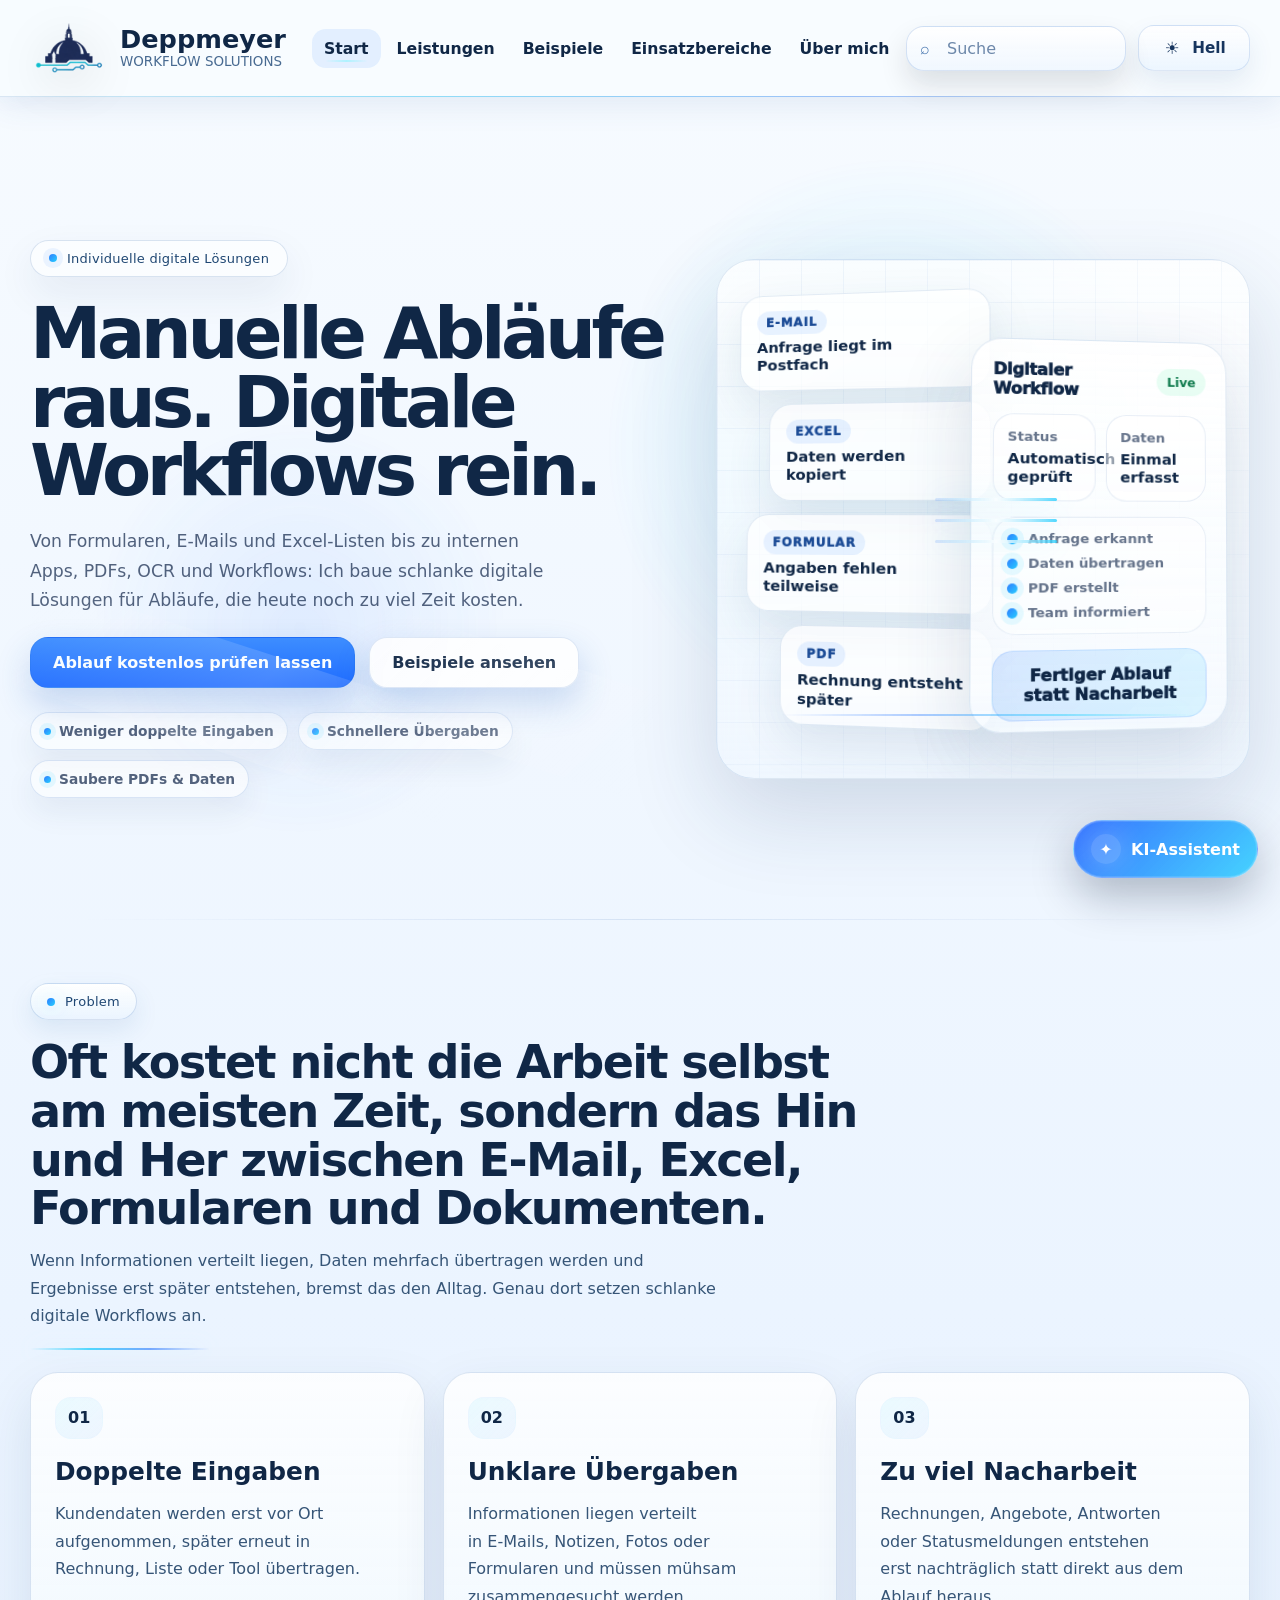
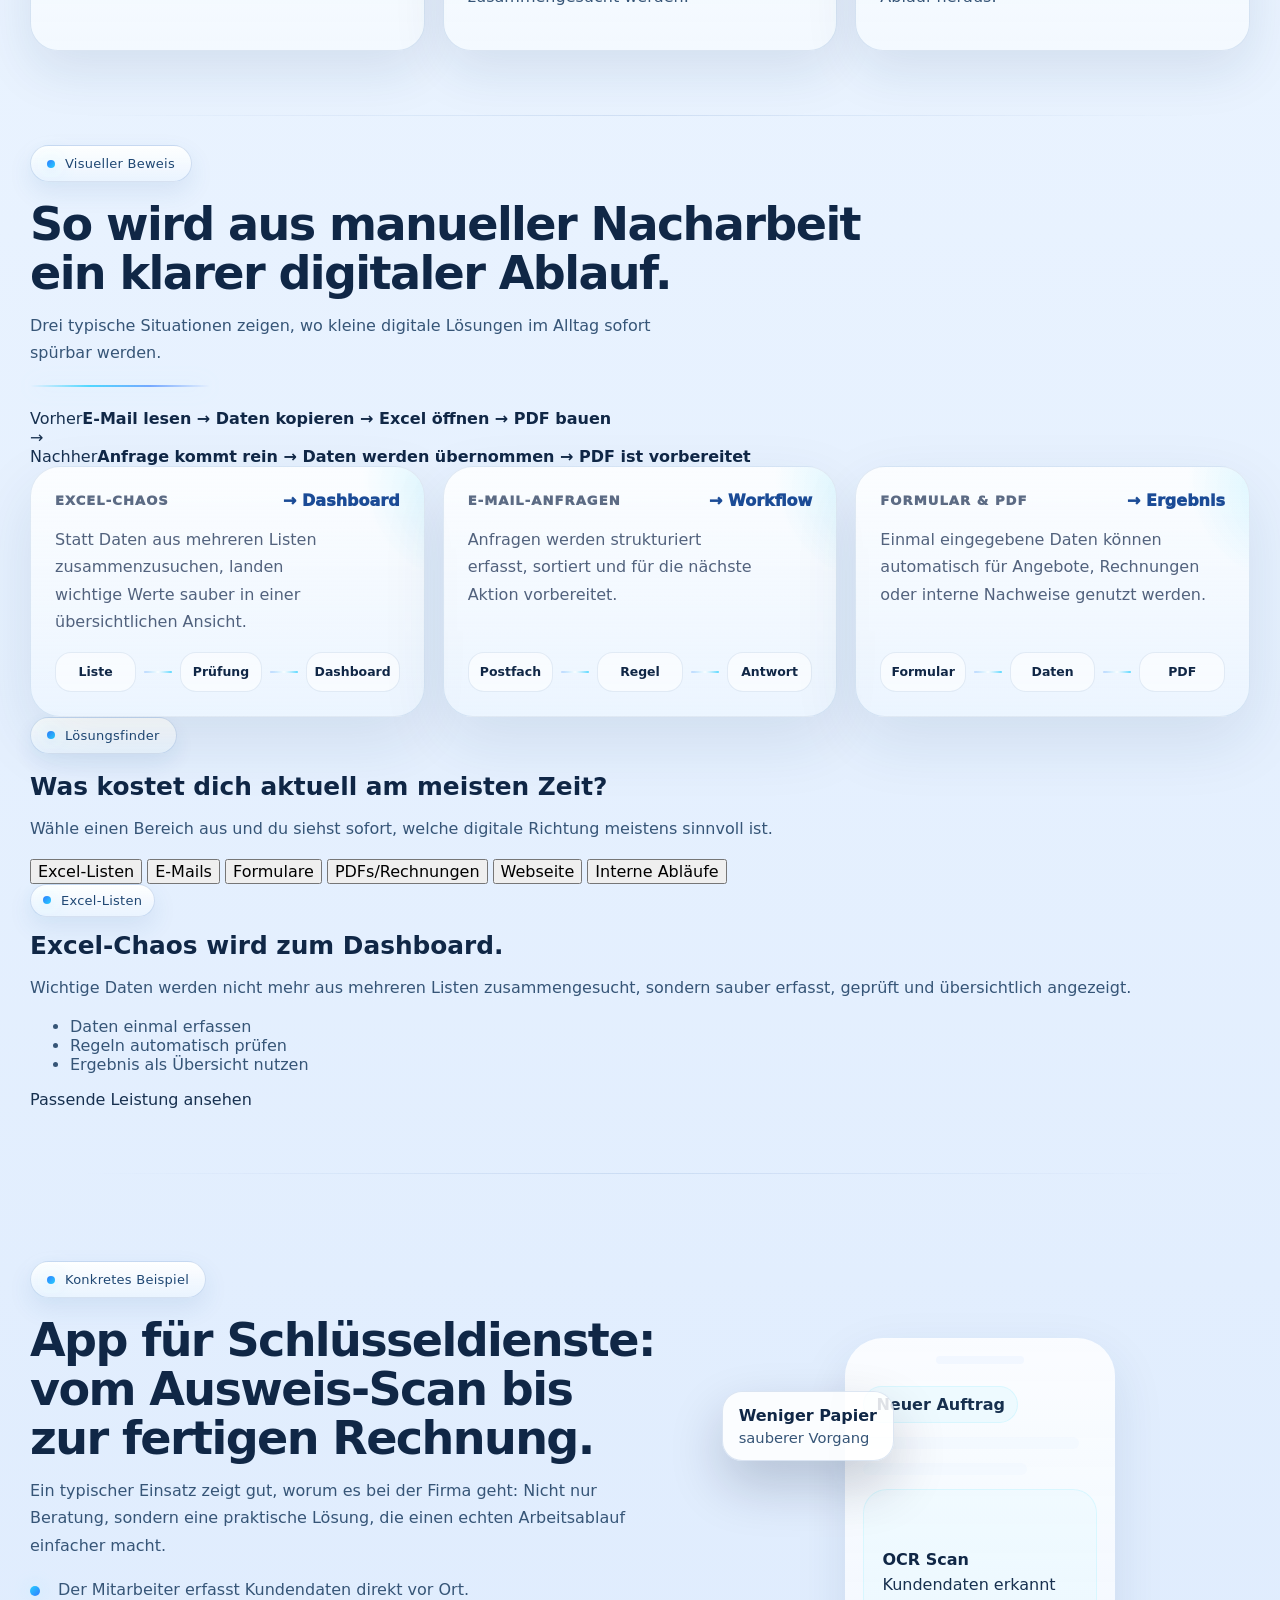
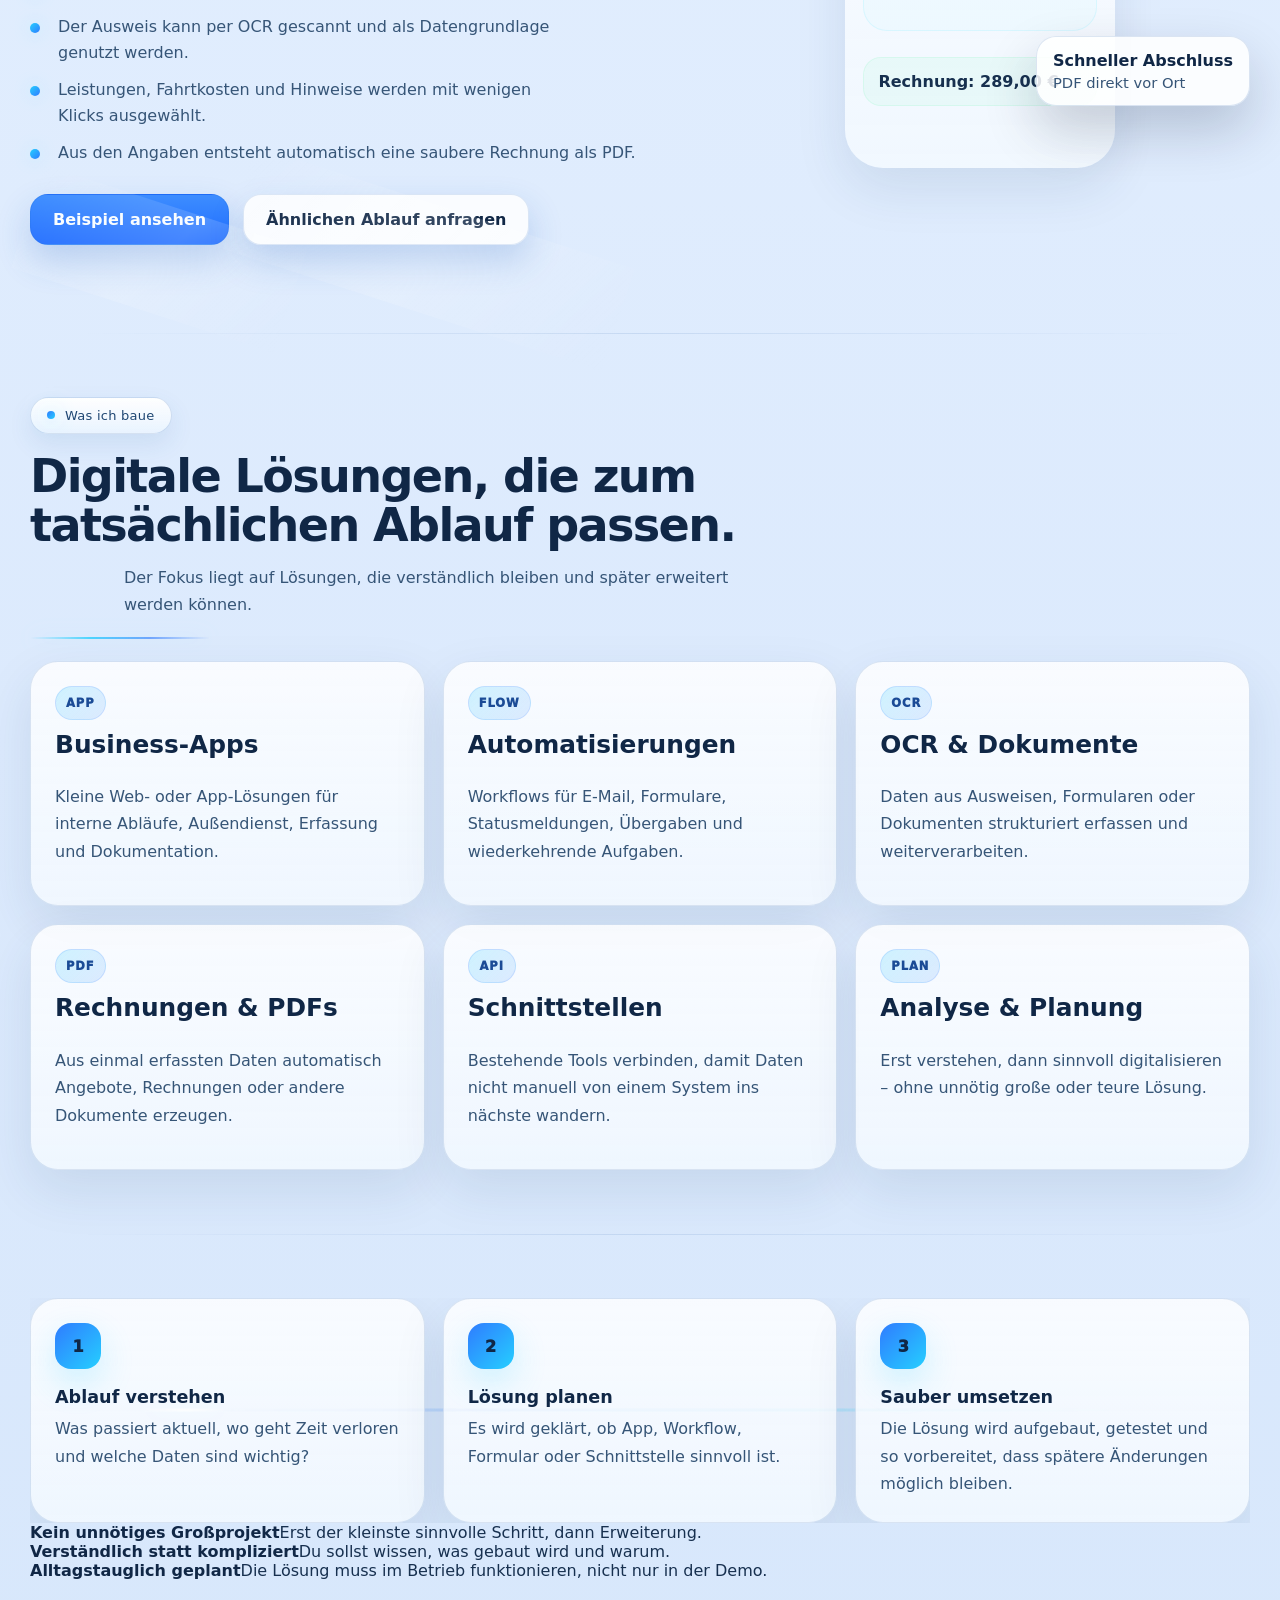
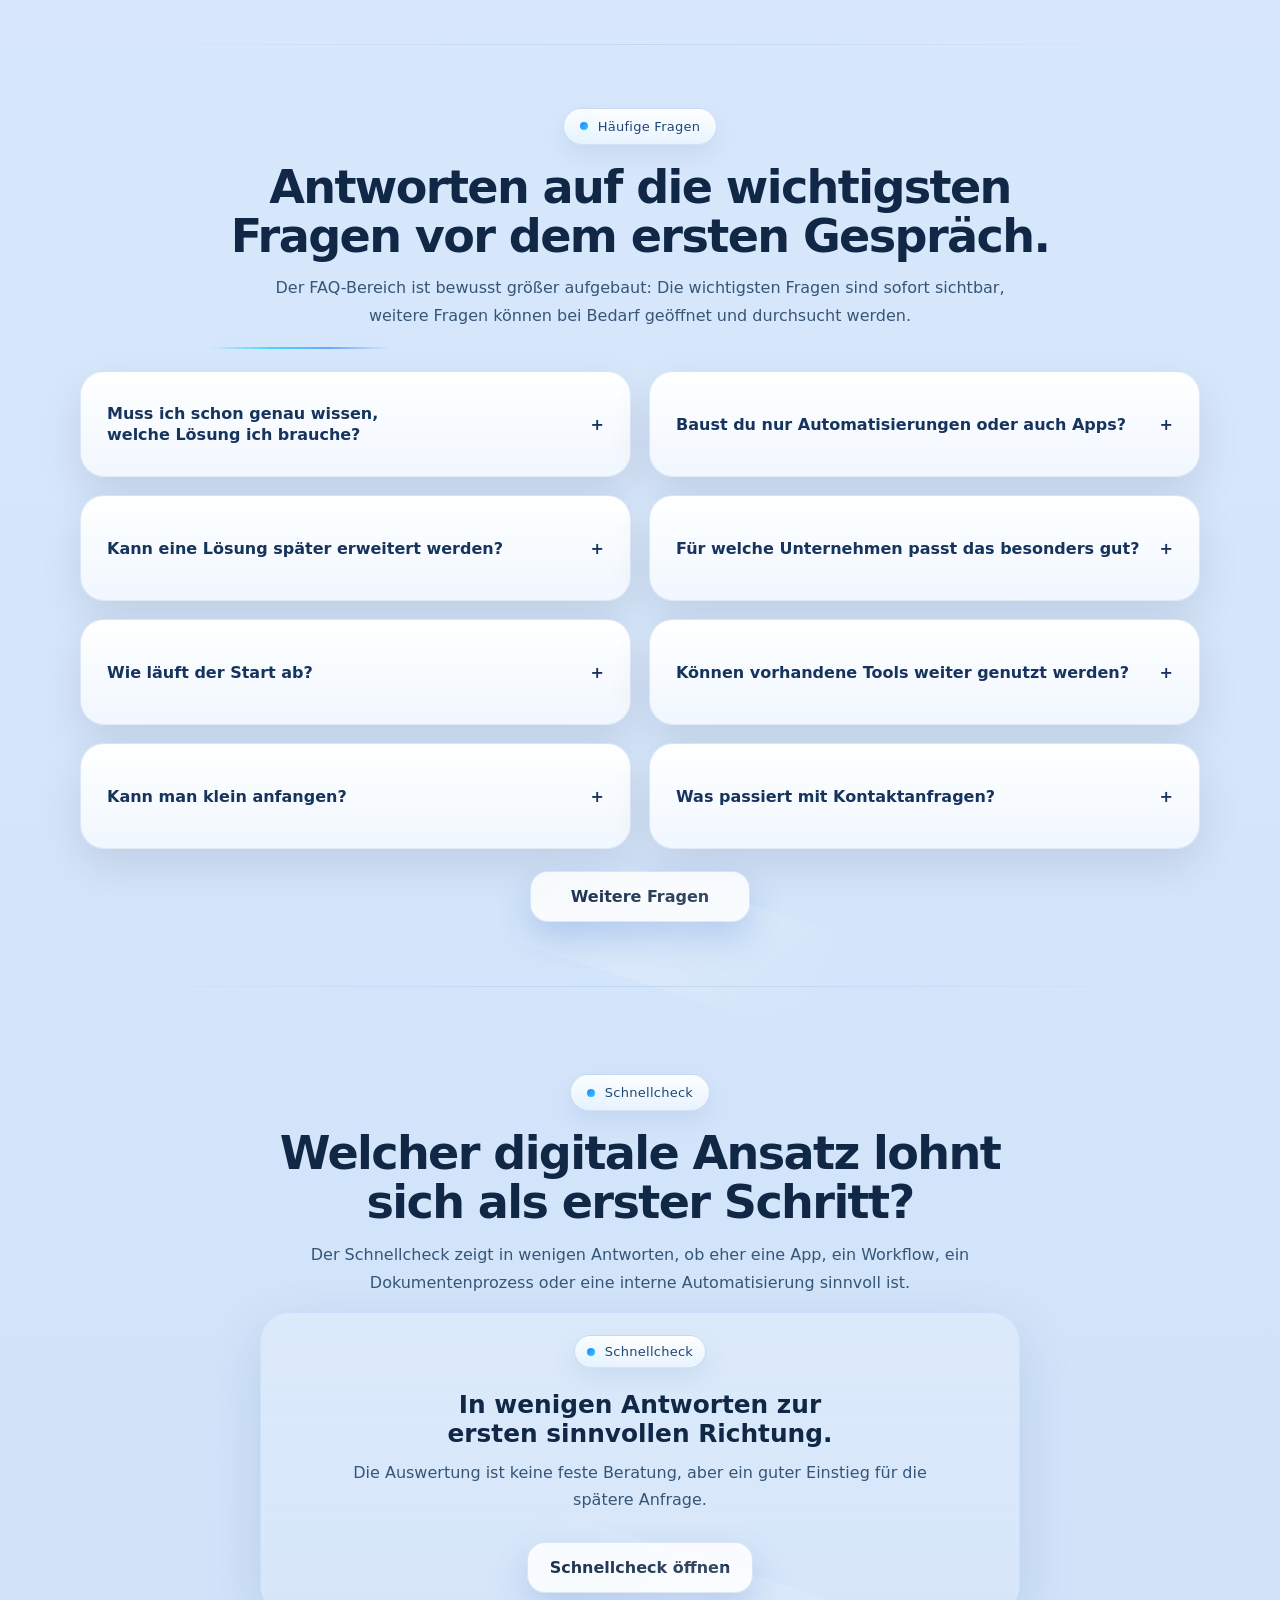
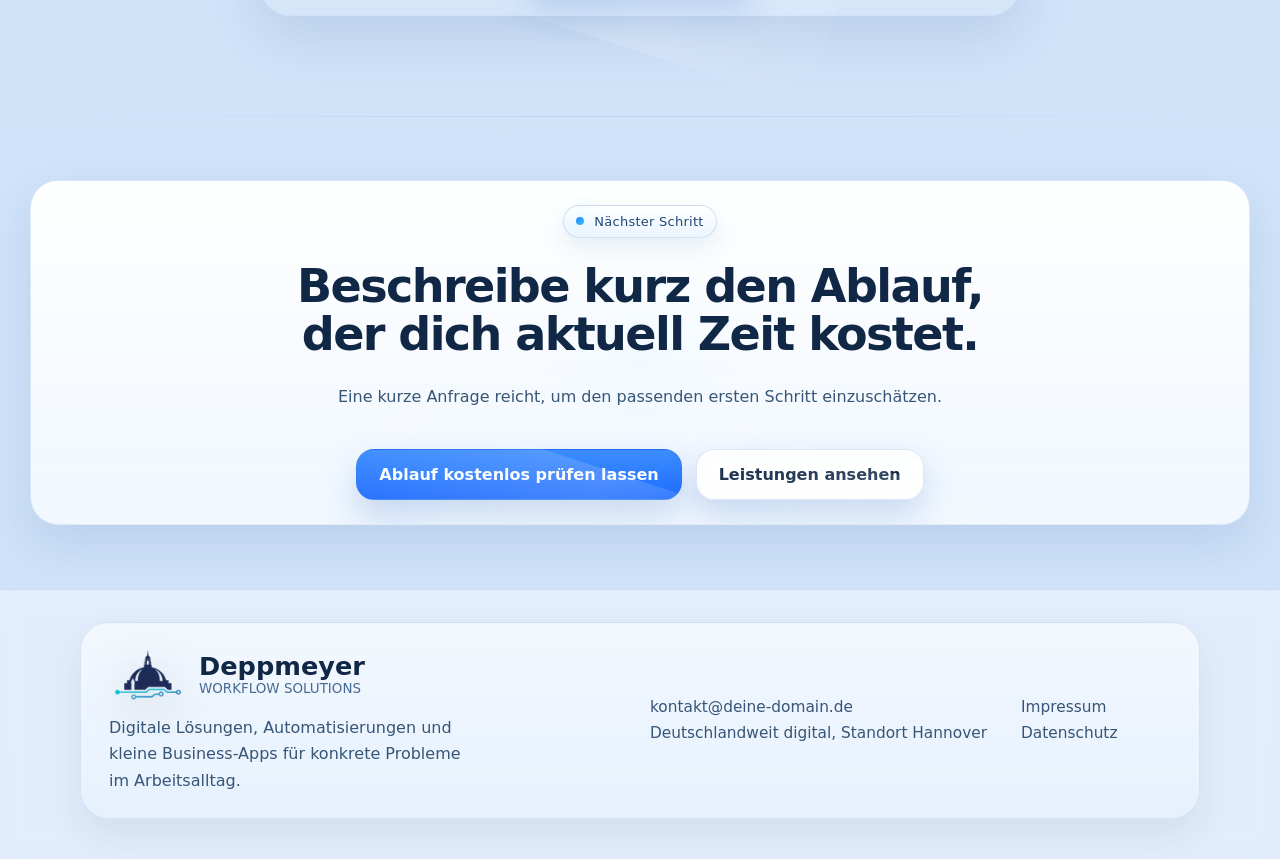
==== index.html @ a46c8505 "Add files via upload" ====
<!DOCTYPE html>
<html lang="de">
<head>
<meta charset="utf-8"/>
<meta content="width=device-width, initial-scale=1" name="viewport"/>
<title>Deppmeyer Workflow Solutions | Digitale Lösungen für echte Geschäftsprobleme</title>
<meta content="Individuelle Automatisierungen, interne Tools und kleine Business-Apps für Unternehmen, die manuelle Arbeit reduzieren und Abläufe sauber digitalisieren möchten." name="description"/>
<link href="css/styles.css" rel="stylesheet"/>
<link href="favicon.png" rel="icon" type="image/png"/>
<link href="favicon.ico" rel="shortcut icon"/>
<meta content="#101b3e" name="theme-color"/>
<meta content="website" property="og:type"/>
<meta content="de_DE" property="og:locale"/>
<meta content="Deppmeyer Workflow Solutions" property="og:site_name"/>
<meta content="Deppmeyer Workflow Solutions | Digitale Lösungen für echte Geschäftsprobleme" property="og:title"/>
<meta content="Individuelle Automatisierungen, interne Tools und kleine Business-Apps für Unternehmen, die manuelle Arbeit reduzieren und Abläufe sauber digitalisieren möchten." property="og:description"/>
<meta content="summary" name="twitter:card"/>
<meta content="Deppmeyer Workflow Solutions | Digitale Lösungen für echte Geschäftsprobleme" name="twitter:title"/>
<meta content="Individuelle Automatisierungen, interne Tools und kleine Business-Apps für Unternehmen, die manuelle Arbeit reduzieren und Abläufe sauber digitalisieren möchten." name="twitter:description"/>
</head>
<body class="page-shell" data-page="index.html" data-theme="light"><script>try{const k='deppmeyer-theme';const saved=sessionStorage.getItem(k);const theme=saved||'light';document.body.setAttribute('data-theme',theme);document.documentElement.style.colorScheme=theme;}catch(e){}</script>
<div aria-hidden="true" class="scroll-progress"></div>
<div aria-hidden="true" class="cursor-glow"></div>
<header class="topbar">
<div class="container nav">
<a aria-label="Startseite" class="brand" href="index.html">
<img alt="Deppmeyer Logo" class="brand-icon" decoding="async" src="assets/logo-icon.png"/>
<span class="brand-text"><span class="brand-name">Deppmeyer</span><span class="brand-sub">Workflow Solutions</span></span>
</a>
<nav aria-label="Hauptnavigation" class="nav-links"><a class="active" href="index.html">Start</a><a class="" href="leistungen.html">Leistungen</a><a class="" href="beispiele.html">Beispiele</a><a class="" href="einsatzbereiche.html">Einsatzbereiche</a><a class="" href="ueber-mich.html">Über mich</a><a class="" href="kontakt.html">Kontakt</a></nav>
<div class="nav-actions">
<div class="header-search search-shell" data-search-root="">
<span class="search-icon">⌕</span>
<input aria-label="Website durchsuchen" class="search-input" data-search-input="" placeholder="Suche" type="search"/>
<div class="search-results hidden" data-search-results=""></div>
</div>
<button aria-label="Zwischen Hellmodus und Dunkelmodus wechseln" class="theme-toggle" data-theme-toggle="" type="button"><span aria-hidden="true" class="theme-toggle-icon">☀</span><span class="theme-toggle-text">Hell</span></button>
<button aria-expanded="false" aria-label="Menü öffnen" class="mobile-toggle" data-mobile-toggle="" type="button">☰</button>
</div>
</div>
<div class="container mobile-panel" data-mobile-panel="">
<div class="mobile-search search-shell" data-search-root="">
<span class="search-icon">⌕</span>
<input aria-label="Website durchsuchen" class="search-input" data-search-input="" placeholder="Suche" type="search"/>
<div class="search-results hidden" data-search-results=""></div>
</div>
<nav aria-label="Mobile Hauptnavigation" class="mobile-links"><a class="active" href="index.html">Start</a><a class="" href="leistungen.html">Leistungen</a><a class="" href="beispiele.html">Beispiele</a><a class="" href="einsatzbereiche.html">Einsatzbereiche</a><a class="" href="ueber-mich.html">Über mich</a><a class="" href="kontakt.html">Kontakt</a></nav>
</div>
</header>

<main id="main-content" tabindex="-1">
<section class="hero anchor-offset premium-hero" id="hero">
<div class="container premium-hero-inner reveal">
<div class="premium-hero-copy">
<span class="eyebrow premium-hero-eyebrow">Individuelle digitale Lösungen</span>
<h1>Manuelle Abläufe raus. Digitale Workflows rein.</h1>
<p class="premium-hero-lead">Von Formularen, E-Mails und Excel-Listen bis zu internen Apps, PDFs, OCR und Workflows: Ich baue schlanke digitale Lösungen für Abläufe, die heute noch zu viel Zeit kosten.</p>
<div class="btn-row premium-hero-actions">
<a class="btn" href="kontakt.html">Ablauf kostenlos prüfen lassen</a>
<a class="btn ghost" href="beispiele.html">Beispiele ansehen</a>
</div>
<div class="hero-signal-row" aria-label="Typische Ergebnisse">
<span>Weniger doppelte Eingaben</span>
<span>Schnellere Übergaben</span>
<span>Saubere PDFs & Daten</span>
</div>
</div>
<div class="premium-hero-visual" aria-label="Visualisierung: Manuelle Eingaben werden zu einem digitalen Workflow">
<div class="workflow-chaos-stack" aria-hidden="true">
<div class="workflow-source-card source-card-email"><span>E-Mail</span><strong>Anfrage liegt im Postfach</strong></div>
<div class="workflow-source-card source-card-excel"><span>Excel</span><strong>Daten werden kopiert</strong></div>
<div class="workflow-source-card source-card-form"><span>Formular</span><strong>Angaben fehlen teilweise</strong></div>
<div class="workflow-source-card source-card-doc"><span>PDF</span><strong>Rechnung entsteht später</strong></div>
</div>
<div class="workflow-pipeline" aria-hidden="true">
<span></span>
<span></span>
<span></span>
</div>
<div class="workflow-dashboard-card">
<div class="dashboard-topline"><span>Digitaler Workflow</span><strong>Live</strong></div>
<div class="dashboard-metric-grid">
<div><span>Status</span><strong>Automatisch geprüft</strong></div>
<div><span>Daten</span><strong>Einmal erfasst</strong></div>
</div>
<div class="dashboard-flow-list">
<div><span></span>Anfrage erkannt</div>
<div><span></span>Daten übertragen</div>
<div><span></span>PDF erstellt</div>
<div><span></span>Team informiert</div>
</div>
<div class="dashboard-result">Fertiger Ablauf statt Nacharbeit</div>
</div>
</div>
</div>
</section>

<section class="section section-tight problem-overview-section">
<div class="container reveal">
<div class="section-head section-head-centered compact-center">
<span class="eyebrow">Problem</span>
<h2>Oft kostet nicht die Arbeit selbst am meisten Zeit, sondern das Hin und Her zwischen E-Mail, Excel, Formularen und Dokumenten.</h2>
<p>Wenn Informationen verteilt liegen, Daten mehrfach übertragen werden und Ergebnisse erst später entstehen, bremst das den Alltag. Genau dort setzen schlanke digitale Workflows an.</p>
</div>
<div class="solution-card-grid solution-card-grid--three">
<div class="solution-card"><span class="card-icon">01</span><h3>Doppelte Eingaben</h3><p>Kundendaten werden erst vor Ort aufgenommen, später erneut in Rechnung, Liste oder Tool übertragen.</p></div>
<div class="solution-card"><span class="card-icon">02</span><h3>Unklare Übergaben</h3><p>Informationen liegen verteilt in E-Mails, Notizen, Fotos oder Formularen und müssen mühsam zusammengesucht werden.</p></div>
<div class="solution-card"><span class="card-icon">03</span><h3>Zu viel Nacharbeit</h3><p>Rechnungen, Angebote, Antworten oder Statusmeldungen entstehen erst nachträglich statt direkt aus dem Ablauf heraus.</p></div>
</div>
</div>
</section>

<section class="section section-tight proof-section">
<div class="container reveal">
<div class="section-head section-head-centered compact-center">
<span class="eyebrow">Visueller Beweis</span>
<h2>So wird aus manueller Nacharbeit ein klarer digitaler Ablauf.</h2>
<p>Drei typische Situationen zeigen, wo kleine digitale Lösungen im Alltag sofort spürbar werden.</p>
</div>
<div class="before-after-strip" aria-label="Vorher Nachher Vergleich">
<div class="before-after-card before-after-card--before"><span>Vorher</span><strong>E-Mail lesen → Daten kopieren → Excel öffnen → PDF bauen</strong></div>
<div class="before-after-arrow" aria-hidden="true">→</div>
<div class="before-after-card before-after-card--after"><span>Nachher</span><strong>Anfrage kommt rein → Daten werden übernommen → PDF ist vorbereitet</strong></div>
</div>
<div class="proof-card-grid">
<article class="proof-card">
<div class="proof-card-head"><span>Excel-Chaos</span><strong>→ Dashboard</strong></div>
<p>Statt Daten aus mehreren Listen zusammenzusuchen, landen wichtige Werte sauber in einer übersichtlichen Ansicht.</p>
<div class="proof-mini-flow" aria-hidden="true"><span>Liste</span><i></i><span>Prüfung</span><i></i><span>Dashboard</span></div>
</article>
<article class="proof-card">
<div class="proof-card-head"><span>E-Mail-Anfragen</span><strong>→ Workflow</strong></div>
<p>Anfragen werden strukturiert erfasst, sortiert und für die nächste Aktion vorbereitet.</p>
<div class="proof-mini-flow" aria-hidden="true"><span>Postfach</span><i></i><span>Regel</span><i></i><span>Antwort</span></div>
</article>
<article class="proof-card">
<div class="proof-card-head"><span>Formular & PDF</span><strong>→ Ergebnis</strong></div>
<p>Einmal eingegebene Daten können automatisch für Angebote, Rechnungen oder interne Nachweise genutzt werden.</p>
<div class="proof-mini-flow" aria-hidden="true"><span>Formular</span><i></i><span>Daten</span><i></i><span>PDF</span></div>
</article>
</div>
<div class="solution-finder-panel" data-solution-finder>
<div class="solution-finder-copy">
<span class="eyebrow">Lösungsfinder</span>
<h3>Was kostet dich aktuell am meisten Zeit?</h3>
<p>Wähle einen Bereich aus und du siehst sofort, welche digitale Richtung meistens sinnvoll ist.</p>
</div>
<div class="solution-finder-options" role="list" aria-label="Typische Problemfelder">
<button class="solution-finder-chip is-active" data-finder-key="excel" type="button">Excel-Listen</button>
<button class="solution-finder-chip" data-finder-key="email" type="button">E-Mails</button>
<button class="solution-finder-chip" data-finder-key="forms" type="button">Formulare</button>
<button class="solution-finder-chip" data-finder-key="pdf" type="button">PDFs/Rechnungen</button>
<button class="solution-finder-chip" data-finder-key="web" type="button">Webseite</button>
<button class="solution-finder-chip" data-finder-key="internal" type="button">Interne Abläufe</button>
</div>
<article class="solution-finder-result" data-finder-result>
<div class="solution-finder-dashboard" aria-hidden="true"><span></span><span></span><span></span></div>
<div>
<span class="mini-label" data-finder-label>Excel-Listen</span>
<h3 data-finder-title>Excel-Chaos wird zum Dashboard.</h3>
<p data-finder-copy>Wichtige Daten werden nicht mehr aus mehreren Listen zusammengesucht, sondern sauber erfasst, geprüft und übersichtlich angezeigt.</p>
<ul data-finder-bullets>
<li>Daten einmal erfassen</li>
<li>Regeln automatisch prüfen</li>
<li>Ergebnis als Übersicht nutzen</li>
</ul>
<a class="text-link" data-finder-link href="leistungen.html#apps">Passende Leistung ansehen</a>
</div>
</article>
</div>
</div>
</section>

<section class="section solution-feature-section">
<div class="container solution-feature-grid reveal">
<div>
<span class="eyebrow">Konkretes Beispiel</span>
<h2>App für Schlüsseldienste: vom Ausweis-Scan bis zur fertigen Rechnung.</h2>
<p>Ein typischer Einsatz zeigt gut, worum es bei der Firma geht: Nicht nur Beratung, sondern eine praktische Lösung, die einen echten Arbeitsablauf einfacher macht.</p>
<ul class="solution-check-list">
<li>Der Mitarbeiter erfasst Kundendaten direkt vor Ort.</li>
<li>Der Ausweis kann per OCR gescannt und als Datengrundlage genutzt werden.</li>
<li>Leistungen, Fahrtkosten und Hinweise werden mit wenigen Klicks ausgewählt.</li>
<li>Aus den Angaben entsteht automatisch eine saubere Rechnung als PDF.</li>
</ul>
<div class="btn-row"><a class="btn" href="beispiele.html#beispiel-schluesseldienst-app">Beispiel ansehen</a><a class="btn ghost" href="kontakt.html">Ähnlichen Ablauf anfragen</a></div>
</div>
<div class="app-showcase" aria-hidden="true">
<div class="phone-mockup">
<div class="phone-header"></div>
<div class="phone-content">
<div class="phone-pill">Neuer Auftrag</div>
<div class="phone-line wide"></div>
<div class="phone-line"></div>
<div class="id-scan-box"><div class="scan-line"></div><strong>OCR Scan</strong><span>Kundendaten erkannt</span></div>
<div class="phone-total">Rechnung: 289,00 €</div>
</div>
</div>
<div class="app-metric metric-one"><strong>Weniger Papier</strong><span>sauberer Vorgang</span></div>
<div class="app-metric metric-two"><strong>Schneller Abschluss</strong><span>PDF direkt vor Ort</span></div>
</div>
</div>
</section>

<section class="section section-tight">
<div class="container reveal">
<div class="section-head section-head-centered compact-center">
<span class="eyebrow">Was ich baue</span>
<h2>Digitale Lösungen, die zum tatsächlichen Ablauf passen.</h2>
<p>Der Fokus liegt auf Lösungen, die verständlich bleiben und später erweitert werden können.</p>
</div>
<div class="solution-card-grid solution-card-grid--six">
<a class="solution-card link-card service-signal-card" href="leistungen.html#apps"><span class="solution-card-icon">APP</span><h3>Business-Apps</h3><p>Kleine Web- oder App-Lösungen für interne Abläufe, Außendienst, Erfassung und Dokumentation.</p></a>
<a class="solution-card link-card service-signal-card" href="leistungen.html#automatisierung"><span class="solution-card-icon">FLOW</span><h3>Automatisierungen</h3><p>Workflows für E-Mail, Formulare, Statusmeldungen, Übergaben und wiederkehrende Aufgaben.</p></a>
<a class="solution-card link-card service-signal-card" href="leistungen.html#ocr"><span class="solution-card-icon">OCR</span><h3>OCR & Dokumente</h3><p>Daten aus Ausweisen, Formularen oder Dokumenten strukturiert erfassen und weiterverarbeiten.</p></a>
<a class="solution-card link-card service-signal-card" href="leistungen.html#pdf"><span class="solution-card-icon">PDF</span><h3>Rechnungen & PDFs</h3><p>Aus einmal erfassten Daten automatisch Angebote, Rechnungen oder andere Dokumente erzeugen.</p></a>
<a class="solution-card link-card service-signal-card" href="leistungen.html#schnittstellen"><span class="solution-card-icon">API</span><h3>Schnittstellen</h3><p>Bestehende Tools verbinden, damit Daten nicht manuell von einem System ins nächste wandern.</p></a>
<a class="solution-card link-card service-signal-card" href="leistungen.html#analyse"><span class="solution-card-icon">PLAN</span><h3>Analyse & Planung</h3><p>Erst verstehen, dann sinnvoll digitalisieren – ohne unnötig große oder teure Lösung.</p></a>
</div>
</div>
</section>

<section class="section section-tight">
<div class="container reveal">
<div class="process-strip process-strip--animated">
<div class="process-step"><span>1</span><strong>Ablauf verstehen</strong><p>Was passiert aktuell, wo geht Zeit verloren und welche Daten sind wichtig?</p></div>
<div class="process-step"><span>2</span><strong>Lösung planen</strong><p>Es wird geklärt, ob App, Workflow, Formular oder Schnittstelle sinnvoll ist.</p></div>
<div class="process-step"><span>3</span><strong>Sauber umsetzen</strong><p>Die Lösung wird aufgebaut, getestet und so vorbereitet, dass spätere Änderungen möglich bleiben.</p></div>
</div>
<div class="trust-method-strip">
<div><strong>Kein unnötiges Großprojekt</strong><span>Erst der kleinste sinnvolle Schritt, dann Erweiterung.</span></div>
<div><strong>Verständlich statt kompliziert</strong><span>Du sollst wissen, was gebaut wird und warum.</span></div>
<div><strong>Alltagstauglich geplant</strong><span>Die Lösung muss im Betrieb funktionieren, nicht nur in der Demo.</span></div>
</div>
</div>
</section>

<section class="section section-tight anchor-offset" id="faq">
<div class="container reveal">
<div class="section-head section-head-centered compact-center">
<span class="eyebrow">Häufige Fragen</span>
<h2>Antworten auf die wichtigsten Fragen vor dem ersten Gespräch.</h2>
<p>Der FAQ-Bereich ist bewusst größer aufgebaut: Die wichtigsten Fragen sind sofort sichtbar, weitere Fragen können bei Bedarf geöffnet und durchsucht werden.</p>
</div>
<div class="faq-list solution-faq faq-visible-list">
<div class="faq-item reveal"><button aria-expanded="false" class="faq-question">Muss ich schon genau wissen, welche Lösung ich brauche?<span>+</span></button><div class="faq-answer"><div class="faq-answer-inner"><p>Nein. Es reicht, wenn du beschreibst, welcher Ablauf aktuell Zeit kostet, wo Informationen verloren gehen oder welche Aufgabe immer wieder manuell passiert. Daraus lässt sich ableiten, ob eher eine App, ein Workflow, OCR, PDF-Erstellung oder eine Schnittstelle sinnvoll ist.</p></div></div></div>
<div class="faq-item reveal"><button aria-expanded="false" class="faq-question">Baust du nur Automatisierungen oder auch Apps?<span>+</span></button><div class="faq-answer"><div class="faq-answer-inner"><p>Beides ist möglich. Wenn ein bestehender Ablauf nur verbunden oder automatisiert werden muss, kann ein Workflow reichen. Wenn Mitarbeitende vor Ort oder intern eine klare Oberfläche brauchen, ist eine kleine Business-App oft die bessere Lösung.</p></div></div></div>
<div class="faq-item reveal"><button aria-expanded="false" class="faq-question">Kann eine Lösung später erweitert werden?<span>+</span></button><div class="faq-answer"><div class="faq-answer-inner"><p>Ja. Lösungen werden so geplant, dass sie nicht nur für den ersten Stand funktionieren, sondern später erweitert werden können. Deshalb werden Daten, Formularfelder, Schnittstellen und Abläufe möglichst sauber getrennt aufgebaut.</p></div></div></div>
<div class="faq-item reveal"><button aria-expanded="false" class="faq-question">Für welche Unternehmen passt das besonders gut?<span>+</span></button><div class="faq-answer"><div class="faq-answer-inner"><p>Besonders gut passt es zu kleinen Unternehmen, Dienstleistern, Handwerksbetrieben und Teams, die viele ähnliche Vorgänge haben: Anfragen, Aufträge, Dokumente, Rechnungen, Rückmeldungen oder interne Übergaben.</p></div></div></div>
<div class="faq-item reveal"><button aria-expanded="false" class="faq-question">Wie läuft der Start ab?<span>+</span></button><div class="faq-answer"><div class="faq-answer-inner"><p>Zuerst wird der aktuelle Ablauf verstanden. Danach folgt eine Einschätzung, welcher erste Schritt sinnvoll ist. Erst wenn klar ist, was wirklich gebraucht wird, wird eine Lösung geplant und umgesetzt.</p></div></div></div>
<div class="faq-item reveal"><button aria-expanded="false" class="faq-question">Können vorhandene Tools weiter genutzt werden?<span>+</span></button><div class="faq-answer"><div class="faq-answer-inner"><p>Oft ja. Ziel ist nicht, alles neu zu machen, sondern sinnvolle Verbindungen zu schaffen. Bestehende Tools wie E-Mail, Formulare, Tabellen, Kalender oder andere Systeme können je nach Schnittstelle eingebunden werden.</p></div></div></div>
<div class="faq-item reveal"><button aria-expanded="false" class="faq-question">Kann man klein anfangen?<span>+</span></button><div class="faq-answer"><div class="faq-answer-inner"><p>Ja. Häufig ist ein kleiner erster Schritt besser als ein großes Projekt. So kann eine Lösung im Alltag getestet werden, bevor weitere Funktionen oder größere Automatisierungen ergänzt werden.</p></div></div></div>
<div class="faq-item reveal"><button aria-expanded="false" class="faq-question">Was passiert mit Kontaktanfragen?<span>+</span></button><div class="faq-answer"><div class="faq-answer-inner"><p>Kontaktanfragen werden über den Cloudflare Worker geprüft und an den verbundenen Workflow übergeben. Dadurch bleibt das Formular nicht nur eine einfache E-Mail, sondern kann strukturiert weiterverarbeitet werden.</p></div></div></div>
</div>
<div class="faq-more-compact"><button class="btn ghost faq-more-button" data-faq-expand type="button">Weitere Fragen</button></div>
<div class="faq-explorer" data-faq-explorer hidden>
<div class="faq-explorer-head"><p class="faq-explorer-intro">Hier kannst du weitere Fragen nach Thema öffnen oder über die Suche filtern.</p></div>
<div class="search-shell faq-search">
<span class="search-icon">⌕</span>
<input aria-label="FAQ durchsuchen" data-faq-search placeholder="FAQ suchen, z. B. OCR" type="search"/>
<div class="faq-search-results search-results hidden" data-faq-search-results></div>
</div>
<div class="faq-topic-bar" role="tablist" aria-label="FAQ Themen">
<button class="faq-topic-chip is-active" data-faq-topic="all" type="button">Alle</button>
<button class="faq-topic-chip" data-faq-topic="apps" type="button">Apps</button>
<button class="faq-topic-chip" data-faq-topic="workflow" type="button">Workflows</button>
<button class="faq-topic-chip" data-faq-topic="dokumente" type="button">Dokumente</button>
<button class="faq-topic-chip" data-faq-topic="technik" type="button">Technik</button>
<button class="faq-topic-chip" data-faq-topic="kosten" type="button">Kosten</button>
</div>
<div class="faq-list faq-topic-grid" data-faq-topic-grid>
<div class="faq-item faq-topic-item" data-faq-topic-item="apps" data-faq-default="true" data-faq-search-text="business app interne app außendienst schlüsseldienst ocr rechnung"><button aria-expanded="false" class="faq-question">Wann lohnt sich eine eigene App?<span>+</span></button><div class="faq-answer"><div class="faq-answer-inner"><p>Eine eigene App lohnt sich, wenn Mitarbeitende Daten immer wieder nach dem gleichen Muster erfassen, prüfen oder weitergeben müssen. Ein gutes Beispiel ist ein Außendienst-Ablauf, bei dem Kundendaten, Fotos, Leistungen und Rechnungen direkt vor Ort verarbeitet werden.</p></div></div></div>
<div class="faq-item faq-topic-item" data-faq-topic-item="apps" data-faq-search-text="app klein starten prototyp mvp erste version"><button aria-expanded="false" class="faq-question">Muss eine App direkt groß sein?<span>+</span></button><div class="faq-answer"><div class="faq-answer-inner"><p>Nein. Sinnvoll ist oft ein kleiner erster Stand mit den wichtigsten Funktionen. Danach kann man im Alltag prüfen, was wirklich gebraucht wird und die App sauber erweitern.</p></div></div></div>
<div class="faq-item faq-topic-item" data-faq-topic-item="apps" data-faq-search-text="mobile app handy tablet außendienst vor ort"><button aria-expanded="false" class="faq-question">Kann eine App auf Handy oder Tablet laufen?<span>+</span></button><div class="faq-answer"><div class="faq-answer-inner"><p>Ja. Gerade für Außendienst, Handwerk und Vor-Ort-Service kann eine mobile Oberfläche sinnvoll sein, damit Daten direkt beim Kunden erfasst und weiterverarbeitet werden.</p></div></div></div>
<div class="faq-item faq-topic-item" data-faq-topic-item="apps" data-faq-search-text="app daten import vorhandene daten excel kunden stammdaten"><button aria-expanded="false" class="faq-question">Kann eine App vorhandene Daten nutzen?<span>+</span></button><div class="faq-answer"><div class="faq-answer-inner"><p>Oft ja. Wenn vorhandene Daten strukturiert vorliegen, können sie je nach Qualität und Schnittstelle übernommen oder eingebunden werden. Vorher wird geprüft, welche Daten wirklich gebraucht werden.</p></div></div></div>
<div class="faq-item faq-topic-item" data-faq-topic-item="apps" data-faq-search-text="app oder workflow entscheidung oberfläche bedienung"><button aria-expanded="false" class="faq-question">Was ist besser: App oder Workflow?<span>+</span></button><div class="faq-answer"><div class="faq-answer-inner"><p>Ein Workflow ist gut, wenn vorhandene Systeme automatisch verbunden werden sollen. Eine App ist besser, wenn Menschen eine klare Oberfläche brauchen, zum Beispiel zum Erfassen, Prüfen oder Freigeben von Daten.</p></div></div></div>
<div class="faq-item faq-topic-item" data-faq-topic-item="apps" data-faq-search-text="rechte rollen login mitarbeiter zugriff freigabe"><button aria-expanded="false" class="faq-question">Können Rollen und Rechte eingebaut werden?<span>+</span></button><div class="faq-answer"><div class="faq-answer-inner"><p>Ja. Wenn mehrere Personen mit einer Lösung arbeiten, können Rollen, Sichtbarkeiten oder Freigaben berücksichtigt werden. Dadurch sieht nicht jeder automatisch alle Daten oder Funktionen.</p></div></div></div>
<div class="faq-item faq-topic-item" data-faq-topic-item="apps" data-faq-search-text="fotos unterschrift dokument upload kunden vor ort"><button aria-expanded="false" class="faq-question">Können Fotos, Uploads oder Unterschriften eingebaut werden?<span>+</span></button><div class="faq-answer"><div class="faq-answer-inner"><p>Das ist möglich, wenn es für den Ablauf sinnvoll ist. Zum Beispiel können Fotos, Nachweise, Dokumente oder Bestätigungen direkt einem Vorgang zugeordnet werden.</p></div></div></div>
<div class="faq-item faq-topic-item" data-faq-topic-item="apps" data-faq-search-text="app erweitern modul später funktionen skalieren"><button aria-expanded="false" class="faq-question">Kann die App später erweitert werden?<span>+</span></button><div class="faq-answer"><div class="faq-answer-inner"><p>Ja. Die Lösung sollte so aufgebaut werden, dass neue Felder, Ansichten, Vorlagen oder Automatisierungen später ergänzt werden können, ohne alles neu bauen zu müssen.</p></div></div></div>
<div class="faq-item faq-topic-item" data-faq-topic-item="workflow" data-faq-default="true" data-faq-search-text="n8n workflow automatisierung email formular webhook"><button aria-expanded="false" class="faq-question">Ist n8n immer die richtige Lösung?<span>+</span></button><div class="faq-answer"><div class="faq-answer-inner"><p>Nicht immer. n8n ist stark, wenn Systeme verbunden und wiederkehrende Abläufe automatisiert werden sollen. Wenn aber eine eigene Oberfläche, komplexere Logik oder eine mobile Bedienung nötig ist, kann eine individuelle App sinnvoller sein.</p></div></div></div>
<div class="faq-item faq-topic-item" data-faq-topic-item="workflow" data-faq-default="true" data-faq-search-text="kontaktformular anfrage sortieren benachrichtigung automatisieren"><button aria-expanded="false" class="faq-question">Was kann mit Kontaktanfragen automatisch passieren?<span>+</span></button><div class="faq-answer"><div class="faq-answer-inner"><p>Eine Anfrage kann geprüft, sortiert, gespeichert, an n8n übergeben und als strukturierter Vorgang vorbereitet werden. Dadurch entsteht mehr als nur eine E-Mail: Die Daten können direkt in den nächsten Bearbeitungsschritt fließen.</p></div></div></div>
<div class="faq-item faq-topic-item" data-faq-topic-item="workflow" data-faq-search-text="automatisieren wiederkehrend aufgabe routine daten weiterleiten"><button aria-expanded="false" class="faq-question">Welche Aufgaben eignen sich für Automatisierung?<span>+</span></button><div class="faq-answer"><div class="faq-answer-inner"><p>Gut geeignet sind Aufgaben, die regelmäßig ähnlich ablaufen: Anfragen sortieren, Daten übertragen, Dateien ablegen, Benachrichtigungen senden oder Vorgänge für die Bearbeitung vorbereiten.</p></div></div></div>
<div class="faq-item faq-topic-item" data-faq-topic-item="workflow" data-faq-search-text="email postfach sortieren priorität antwort"><button aria-expanded="false" class="faq-question">Können E-Mails automatisch sortiert werden?<span>+</span></button><div class="faq-answer"><div class="faq-answer-inner"><p>Ja. E-Mails können nach Thema, Absender, Stichworten oder Dringlichkeit eingeordnet werden. Daraus können Aufgaben, interne Hinweise oder vorbereitete Antworten entstehen.</p></div></div></div>
<div class="faq-item faq-topic-item" data-faq-topic-item="workflow" data-faq-search-text="termin rückmeldung kalender erinnerung"><button aria-expanded="false" class="faq-question">Können Termine und Rückmeldungen automatisiert werden?<span>+</span></button><div class="faq-answer"><div class="faq-answer-inner"><p>Ja. Terminwünsche, Bestätigungen, Erinnerungen und Rückmeldungen können in einen klaren Ablauf gebracht werden, damit weniger manuell nachgefasst werden muss.</p></div></div></div>
<div class="faq-item faq-topic-item" data-faq-topic-item="workflow" data-faq-search-text="aufgabe mitarbeiter team zuständigkeit benachrichtigung"><button aria-expanded="false" class="faq-question">Können Aufgaben automatisch an Mitarbeiter gehen?<span>+</span></button><div class="faq-answer"><div class="faq-answer-inner"><p>Wenn die Regeln klar sind, kann ein Workflow Aufgaben, Hinweise oder Vorgänge an die richtige Person weitergeben. Wichtig ist, dass Zuständigkeiten vorher sauber definiert werden.</p></div></div></div>
<div class="faq-item faq-topic-item" data-faq-topic-item="workflow" data-faq-search-text="workflow fehler fallback prüfung protokoll"><button aria-expanded="false" class="faq-question">Was passiert, wenn ein Workflow Fehler hat?<span>+</span></button><div class="faq-answer"><div class="faq-answer-inner"><p>Ein guter Workflow sollte nicht still scheitern. Sinnvoll sind Prüfungen, Fehlermeldungen und ein klarer Weg, wie ein Vorgang manuell kontrolliert oder erneut gestartet werden kann.</p></div></div></div>
<div class="faq-item faq-topic-item" data-faq-topic-item="workflow" data-faq-search-text="automatisierung sinnvoll nicht jeder prozess"><button aria-expanded="false" class="faq-question">Muss jeder Prozess automatisiert werden?<span>+</span></button><div class="faq-answer"><div class="faq-answer-inner"><p>Nein. Automatisierung lohnt sich nur, wenn sie wirklich Zeit spart, Fehler reduziert oder Abläufe klarer macht. Manche Schritte bleiben bewusst manuell, wenn eine Prüfung wichtig ist.</p></div></div></div>
<div class="faq-item faq-topic-item" data-faq-topic-item="dokumente" data-faq-default="true" data-faq-search-text="ocr dokument ausweis scan rechnung pdf angebot"><button aria-expanded="false" class="faq-question">Kann OCR in Abläufe eingebaut werden?<span>+</span></button><div class="faq-answer"><div class="faq-answer-inner"><p>Ja. OCR kann genutzt werden, um Daten aus Ausweisen, Formularen oder Dokumenten zu erkennen und als Grundlage für weitere Schritte zu verwenden. Wichtig ist dabei immer eine saubere Prüfung, damit erkannte Daten nicht ungeprüft übernommen werden.</p></div></div></div>
<div class="faq-item faq-topic-item" data-faq-topic-item="dokumente" data-faq-default="true" data-faq-search-text="rechnung pdf angebot dokument vorlage automatisch erstellen"><button aria-expanded="false" class="faq-question">Können Rechnungen oder PDFs automatisch erstellt werden?<span>+</span></button><div class="faq-answer"><div class="faq-answer-inner"><p>Ja. Wenn Daten einmal sauber erfasst sind, können daraus Rechnungen, Angebote, Bestätigungen oder andere PDFs erzeugt werden. Dadurch entfällt doppelte Eingabe und Dokumente werden einheitlicher.</p></div></div></div>
<div class="faq-item faq-topic-item" data-faq-topic-item="dokumente" data-faq-search-text="ausweis scan datenschutz ocr kundendaten prüfung"><button aria-expanded="false" class="faq-question">Wie wird ein Ausweis-Scan sauber genutzt?<span>+</span></button><div class="faq-answer"><div class="faq-answer-inner"><p>Ein Ausweis-Scan sollte nur dann eingesetzt werden, wenn er für den Ablauf wirklich nötig ist. Erkannte Daten sollten geprüft und nur die erforderlichen Informationen weiterverarbeitet werden.</p></div></div></div>
<div class="faq-item faq-topic-item" data-faq-topic-item="dokumente" data-faq-search-text="datei dokument automatisch ablegen ordner vorgang"><button aria-expanded="false" class="faq-question">Können Dokumente automatisch abgelegt werden?<span>+</span></button><div class="faq-answer"><div class="faq-answer-inner"><p>Ja. Dateien können erkannt, sinnvoll benannt und dem passenden Vorgang oder Ordner zugeordnet werden. Dadurch werden Dokumente schneller auffindbar und weniger doppelt gespeichert.</p></div></div></div>
<div class="faq-item faq-topic-item" data-faq-topic-item="dokumente" data-faq-search-text="angebot angebotsvorbereitung formular email anhänge"><button aria-expanded="false" class="faq-question">Können Angebote vorbereitet werden?<span>+</span></button><div class="faq-answer"><div class="faq-answer-inner"><p>Ja. Aus Formularangaben, E-Mails oder Anhängen können Angebotsdaten strukturiert vorbereitet werden. Die finale Prüfung oder Freigabe kann trotzdem bewusst beim Menschen bleiben.</p></div></div></div>
<div class="faq-item faq-topic-item" data-faq-topic-item="dokumente" data-faq-search-text="ocr fehler erkennen kontrollieren manuell prüfen"><button aria-expanded="false" class="faq-question">Kann OCR Fehler machen?<span>+</span></button><div class="faq-answer"><div class="faq-answer-inner"><p>Ja. OCR ist hilfreich, aber nicht perfekt. Deshalb sollten erkannte Daten an wichtigen Stellen kontrollierbar bleiben, besonders bei Namen, Adressen, Beträgen oder Dokumentennummern.</p></div></div></div>
<div class="faq-item faq-topic-item" data-faq-topic-item="dokumente" data-faq-search-text="vorlage layout rechnung angebot pdf design"><button aria-expanded="false" class="faq-question">Können bestehende Vorlagen genutzt werden?<span>+</span></button><div class="faq-answer"><div class="faq-answer-inner"><p>Oft ja. Vorhandene Rechnungs-, Angebots- oder Bestätigungsvorlagen können als Grundlage dienen, damit neue Dokumente zum Unternehmen passen.</p></div></div></div>
<div class="faq-item faq-topic-item" data-faq-topic-item="dokumente" data-faq-search-text="daten prüfen validierung pflichtfelder qualität"><button aria-expanded="false" class="faq-question">Wie wird verhindert, dass falsche Daten übernommen werden?<span>+</span></button><div class="faq-answer"><div class="faq-answer-inner"><p>Sinnvoll sind Pflichtfelder, Plausibilitätsprüfungen und klare Zwischenschritte. So werden Daten nicht einfach blind übernommen, sondern für die Bearbeitung nachvollziehbar gemacht.</p></div></div></div>
<div class="faq-item faq-topic-item" data-faq-topic-item="technik" data-faq-default="true" data-faq-search-text="cloudflare github hosting worker schnittstelle webhook"><button aria-expanded="false" class="faq-question">Bleibt die Webseite mit GitHub und Cloudflare kompatibel?<span>+</span></button><div class="faq-answer"><div class="faq-answer-inner"><p>Ja. Die Seite ist weiterhin als statische Webseite mit Cloudflare Worker gedacht. Kontaktformular, zentrale Konfigurationsdaten, Datenschutzseiten und interne Links bleiben so aufgebaut, dass spätere Änderungen kontrolliert möglich sind.</p></div></div></div>
<div class="faq-item faq-topic-item" data-faq-topic-item="technik" data-faq-default="true" data-faq-search-text="schnittstelle tools crm mail kalender google sheets api"><button aria-expanded="false" class="faq-question">Können vorhandene Tools angebunden werden?<span>+</span></button><div class="faq-answer"><div class="faq-answer-inner"><p>Oft ja. Möglich sind zum Beispiel Formulare, E-Mail-Postfächer, Kalender, Tabellen, Webhooks oder andere Systeme mit Schnittstelle. Vorher wird geprüft, welche Verbindung zuverlässig und datenschutzfreundlich sinnvoll ist.</p></div></div></div>
<div class="faq-item faq-topic-item" data-faq-topic-item="technik" data-faq-search-text="n8n webhook sicherheit secret cloudflare worker"><button aria-expanded="false" class="faq-question">Wie wird die n8n-Anbindung geschützt?<span>+</span></button><div class="faq-answer"><div class="faq-answer-inner"><p>Die Formularanfrage läuft über den Cloudflare Worker und kann dort geprüft werden. Zusätzlich kann der Webhook über Umgebungsvariablen und ein Secret besser abgesichert werden.</p></div></div></div>
<div class="faq-item faq-topic-item" data-faq-topic-item="technik" data-faq-search-text="datenschutz daten speicherung kontaktformular kv"><button aria-expanded="false" class="faq-question">Was ist mit Datenschutz und gespeicherten Daten?<span>+</span></button><div class="faq-answer"><div class="faq-answer-inner"><p>Daten sollten nur für den jeweiligen Zweck verarbeitet werden. Bei Formularen ist wichtig, klar zu regeln, welche Daten gespeichert werden, wohin sie gesendet werden und wie lange sie bleiben.</p></div></div></div>
<div class="faq-item faq-topic-item" data-faq-topic-item="technik" data-faq-search-text="wartbar änderungen code struktur später ändern"><button aria-expanded="false" class="faq-question">Können spätere Änderungen sicher eingebaut werden?<span>+</span></button><div class="faq-answer"><div class="faq-answer-inner"><p>Ja, wenn Inhalte, Design, Konfiguration und Schnittstellen sauber getrennt bleiben. Genau deshalb sollten zentrale Daten wie E-Mail, Telefon, Adresse und Domain leicht änderbar bleiben.</p></div></div></div>
<div class="faq-item faq-topic-item" data-faq-topic-item="technik" data-faq-search-text="platzhalter email telefon adresse domain site config"><button aria-expanded="false" class="faq-question">Wo werden Platzhalter später geändert?<span>+</span></button><div class="faq-answer"><div class="faq-answer-inner"><p>Firmendaten wie E-Mail, Telefon, Standort oder Domain sollten zentral in der Konfiguration gepflegt werden. Dadurch müssen spätere Änderungen nicht mühsam auf jeder Seite gesucht werden.</p></div></div></div>
<div class="faq-item faq-topic-item" data-faq-topic-item="technik" data-faq-search-text="dark mode light mode design theme"><button aria-expanded="false" class="faq-question">Bleibt der helle und dunkle Modus erhalten?<span>+</span></button><div class="faq-answer"><div class="faq-answer-inner"><p>Ja. Beide Modi können erhalten bleiben. Wichtig ist, dass neue Bereiche immer in beiden Designs geprüft werden, damit Kontrast, Lesbarkeit und Abstände sauber bleiben.</p></div></div></div>
<div class="faq-item faq-topic-item" data-faq-topic-item="technik" data-faq-search-text="ausfall api fehler workflow fallback status"><button aria-expanded="false" class="faq-question">Was passiert, wenn eine Schnittstelle nicht erreichbar ist?<span>+</span></button><div class="faq-answer"><div class="faq-answer-inner"><p>Dann sollte der Ablauf eine klare Fehlermeldung oder einen manuellen Ersatzweg haben. So gehen Anfragen oder Vorgänge nicht unbemerkt verloren.</p></div></div></div>
<div class="faq-item faq-topic-item" data-faq-topic-item="kosten" data-faq-default="true" data-faq-search-text="preis kosten budget erster schritt"><button aria-expanded="false" class="faq-question">Muss direkt ein großes Projekt gestartet werden?<span>+</span></button><div class="faq-answer"><div class="faq-answer-inner"><p>Nein. Häufig ist ein kleiner, sauberer erster Schritt sinnvoller. So kann man prüfen, ob die Lösung im Alltag wirklich hilft, bevor größere Erweiterungen umgesetzt werden.</p></div></div></div>
<div class="faq-item faq-topic-item" data-faq-topic-item="kosten" data-faq-search-text="erstgespräch einschätzung kostenlos anfrage"><button aria-expanded="false" class="faq-question">Ist die erste Einschätzung kostenlos?<span>+</span></button><div class="faq-answer"><div class="faq-answer-inner"><p>Ja, die erste Einschätzung dient dazu, den Ablauf grob zu verstehen und eine sinnvolle Richtung vorzuschlagen. Danach kann entschieden werden, ob und wie eine konkrete Umsetzung geplant wird.</p></div></div></div>
<div class="faq-item faq-topic-item" data-faq-topic-item="kosten" data-faq-search-text="kosten schätzung aufwand umfang angebot"><button aria-expanded="false" class="faq-question">Wie werden die Kosten eingeschätzt?<span>+</span></button><div class="faq-answer"><div class="faq-answer-inner"><p>Die Kosten hängen vom Umfang ab: Anzahl der Schritte, benötigte Schnittstellen, Datenprüfung, Oberfläche, Dokumente und spätere Erweiterbarkeit. Deshalb wird zuerst der Ablauf verstanden.</p></div></div></div>
<div class="faq-item faq-topic-item" data-faq-topic-item="kosten" data-faq-search-text="zeit sparen nutzen wirtschaftlich fehler reduzieren"><button aria-expanded="false" class="faq-question">Woran erkennt man, ob sich eine Lösung lohnt?<span>+</span></button><div class="faq-answer"><div class="faq-answer-inner"><p>Eine Lösung lohnt sich, wenn sie regelmäßig Zeit spart, Fehler reduziert, Rückfragen vermeidet oder einen Ablauf für Kunden und Mitarbeitende deutlich einfacher macht.</p></div></div></div>
<div class="faq-item faq-topic-item" data-faq-topic-item="kosten" data-faq-search-text="laufende kosten hosting cloudflare n8n wartung"><button aria-expanded="false" class="faq-question">Gibt es laufende Kosten?<span>+</span></button><div class="faq-answer"><div class="faq-answer-inner"><p>Je nach Lösung können Kosten für Hosting, n8n, externe Dienste oder Wartung entstehen. Das sollte vorab transparent geklärt werden, damit später keine Überraschungen entstehen.</p></div></div></div>
<div class="faq-item faq-topic-item" data-faq-topic-item="kosten" data-faq-search-text="etappen umsetzung schrittweise bezahlen priorität"><button aria-expanded="false" class="faq-question">Kann schrittweise umgesetzt werden?<span>+</span></button><div class="faq-answer"><div class="faq-answer-inner"><p>Ja. Viele Projekte lassen sich in sinnvolle Etappen teilen. Erst wird der wichtigste Kern gebaut, danach können zusätzliche Funktionen, Automatisierungen oder Auswertungen folgen.</p></div></div></div>
<div class="faq-item faq-topic-item" data-faq-topic-item="kosten" data-faq-search-text="lohnt nicht prozess selten manuell besser"><button aria-expanded="false" class="faq-question">Wann lohnt sich eine Umsetzung eher nicht?<span>+</span></button><div class="faq-answer"><div class="faq-answer-inner"><p>Wenn ein Ablauf sehr selten vorkommt oder sich ständig stark verändert, kann eine technische Lösung zu aufwendig sein. Dann ist vielleicht eine einfache Vorlage oder ein klarerer Prozess besser.</p></div></div></div>
<div class="faq-item faq-topic-item" data-faq-topic-item="kosten" data-faq-search-text="angebot informationen anfrage vorbereiten details"><button aria-expanded="false" class="faq-question">Welche Informationen braucht man für ein Angebot?<span>+</span></button><div class="faq-answer"><div class="faq-answer-inner"><p>Hilfreich sind eine kurze Beschreibung des aktuellen Ablaufs, die beteiligten Tools, typische Daten, gewünschte Ergebnisse und Beispiele für Dokumente oder Nachrichten.</p></div></div></div>
</div></div>
</div>
</div>
</section>

<section class="section guided-section anchor-offset" id="workflow-check"><div class="container"><div class="section-head reveal section-head-compact workflow-check-head section-head-centered compact-center"><span class="eyebrow">Schnellcheck</span><h2>Welcher digitale Ansatz lohnt sich als erster Schritt?</h2><p>Der Schnellcheck zeigt in wenigen Antworten, ob eher eine App, ein Workflow, ein Dokumentenprozess oder eine interne Automatisierung sinnvoll ist.</p></div><div class="workflow-check-intro reveal"><div class="mini-label">Schnellcheck</div><h3>In wenigen Antworten zur ersten sinnvollen Richtung.</h3><p>Die Auswertung ist keine feste Beratung, aber ein guter Einstieg für die spätere Anfrage.</p><div class="btn-row workflow-check-toggle-row"><button class="btn ghost" data-workflow-check-toggle="" type="button">Schnellcheck öffnen</button></div></div><div class="workflow-check-shell reveal workflow-check-shell--sequential" data-workflow-check="" hidden=""><form class="workflow-check-form" data-workflow-check-form=""><div class="workflow-check-progress"><span class="workflow-check-progress-label" data-workflow-check-progress=""></span></div><div class="workflow-check-grid"><fieldset class="workflow-question-card" data-step-index="1"><legend class="workflow-question-title">Wo entsteht aktuell am häufigsten manueller Aufwand?</legend><div class="workflow-option-grid"><label class="workflow-option"><input data-score="2" name="q1" required="" type="radio" value="email"/><span>Bei E-Mails und im Postfach</span></label><label class="workflow-option"><input data-score="2" name="q1" required="" type="radio" value="termine"/><span>Bei Terminen und Rückmeldungen</span></label><label class="workflow-option"><input data-score="2" name="q1" required="" type="radio" value="dokumente"/><span>Bei Dokumenten und Angeboten</span></label><label class="workflow-option"><input data-score="2" name="q1" required="" type="radio" value="intern"/><span>Bei internen Übergaben</span></label><label class="workflow-option"><input data-score="2" name="q1" required="" type="radio" value="mix"/><span>An mehreren Stellen gleichzeitig</span></label></div></fieldset><fieldset class="workflow-question-card" data-step-index="2" hidden=""><legend class="workflow-question-title">Wie oft tritt dieser Ablauf auf?</legend><div class="workflow-option-grid"><label class="workflow-option"><input data-score="3" name="q2" required="" type="radio" value="mix"/><span>Mehrmals täglich</span></label><label class="workflow-option"><input data-score="2" name="q2" required="" type="radio" value="mix"/><span>Täglich</span></label><label class="workflow-option"><input data-score="1" name="q2" required="" type="radio" value="mix"/><span>Mehrmals pro Woche</span></label><label class="workflow-option"><input data-score="0" name="q2" required="" type="radio" value="mix"/><span>Eher unregelmäßig</span></label></div></fieldset><fieldset class="workflow-question-card" data-step-index="3" hidden=""><legend class="workflow-question-title">Was kostet dabei am meisten Zeit?</legend><div class="workflow-option-grid"><label class="workflow-option"><input data-score="2" name="q3" required="" type="radio" value="email"/><span>Manuelles Sortieren und Weiterleiten</span></label><label class="workflow-option"><input data-score="2" name="q3" required="" type="radio" value="termine"/><span>Terminabstimmung und Rückmeldungen</span></label><label class="workflow-option"><input data-score="2" name="q3" required="" type="radio" value="dokumente"/><span>Doppelte Dateneingabe oder Angebotsdaten</span></label><label class="workflow-option"><input data-score="2" name="q3" required="" type="radio" value="intern"/><span>Nachfassen und Statuspflege</span></label><label class="workflow-option"><input data-score="2" name="q3" required="" type="radio" value="mix"/><span>Mehrere dieser Punkte gleichzeitig</span></label></div></fieldset><fieldset class="workflow-question-card" data-step-index="4" hidden=""><legend class="workflow-question-title">Wie kommen Informationen meistens ins Unternehmen?</legend><div class="workflow-option-grid"><label class="workflow-option"><input data-score="2" name="q4" required="" type="radio" value="email"/><span>Per E-Mail oder über ein Postfach</span></label><label class="workflow-option"><input data-score="2" name="q4" required="" type="radio" value="formular"/><span>Über Formulare oder Webanfragen</span></label><label class="workflow-option"><input data-score="1" name="q4" required="" type="radio" value="termine"/><span>Über Kontaktanfragen mit Terminwunsch</span></label><label class="workflow-option"><input data-score="2" name="q4" required="" type="radio" value="mix"/><span>Über mehrere Kanäle gleichzeitig</span></label></div></fieldset><fieldset class="workflow-question-card" data-step-index="5" hidden=""><legend class="workflow-question-title">Wie klar sind Zuständigkeiten aktuell geregelt?</legend><div class="workflow-option-grid"><label class="workflow-option"><input data-score="0" name="q5" required="" type="radio" value="intern"/><span>Sehr klar</span></label><label class="workflow-option"><input data-score="1" name="q5" required="" type="radio" value="intern"/><span>Meistens klar</span></label><label class="workflow-option"><input data-score="2" name="q5" required="" type="radio" value="intern"/><span>Teilweise unklar</span></label><label class="workflow-option"><input data-score="3" name="q5" required="" type="radio" value="intern"/><span>Oft unklar</span></label><label class="workflow-option"><input data-score="3" name="q5" required="" type="radio" value="intern"/><span>Stark personenabhängig</span></label></div></fieldset><fieldset class="workflow-question-card" data-step-index="6" hidden=""><legend class="workflow-question-title">Wie werden Termine oder Rückmeldungen aktuell organisiert?</legend><div class="workflow-option-grid"><label class="workflow-option"><input data-score="3" name="q6" required="" type="radio" value="termine"/><span>Manuell per E-Mail oder Telefon</span></label><label class="workflow-option"><input data-score="2" name="q6" required="" type="radio" value="termine"/><span>Teils digital, teils manuell</span></label><label class="workflow-option"><input data-score="1" name="q6" required="" type="radio" value="termine"/><span>Schon mit einem Tool, aber unübersichtlich</span></label><label class="workflow-option"><input data-score="0" name="q6" required="" type="radio" value="termine"/><span>Spielt kaum eine Rolle</span></label></div></fieldset><fieldset class="workflow-question-card" data-step-index="7" hidden=""><legend class="workflow-question-title">Wie werden Dokumente, Anhänge oder Angebote aktuell vorbereitet?</legend><div class="workflow-option-grid"><label class="workflow-option"><input data-score="3" name="q7" required="" type="radio" value="dokumente"/><span>Vieles wird manuell gesammelt und übertragen</span></label><label class="workflow-option"><input data-score="2" name="q7" required="" type="radio" value="dokumente"/><span>Es gibt Vorlagen, aber keinen sauberen Ablauf</span></label><label class="workflow-option"><input data-score="1" name="q7" required="" type="radio" value="dokumente"/><span>Teilweise bereits strukturiert</span></label><label class="workflow-option"><input data-score="0" name="q7" required="" type="radio" value="dokumente"/><span>Das läuft schon gut</span></label></div></fieldset><fieldset class="workflow-question-card" data-step-index="8" hidden=""><legend class="workflow-question-title">Gibt es wiederkehrende Standardantworten oder ähnliche Kundenfragen?</legend><div class="workflow-option-grid"><label class="workflow-option"><input data-score="3" name="q8" required="" type="radio" value="email"/><span>Ja, sehr häufig</span></label><label class="workflow-option"><input data-score="2" name="q8" required="" type="radio" value="email"/><span>Ja, regelmäßig</span></label><label class="workflow-option"><input data-score="1" name="q8" required="" type="radio" value="email"/><span>Gelegentlich</span></label><label class="workflow-option"><input data-score="0" name="q8" required="" type="radio" value="email"/><span>Kaum oder nie</span></label></div></fieldset><fieldset class="workflow-question-card" data-step-index="9" hidden=""><legend class="workflow-question-title">Wie wichtig wäre eine schnellere erste Reaktion auf Anfragen?</legend><div class="workflow-option-grid"><label class="workflow-option"><input data-score="3" name="q9" required="" type="radio" value="email"/><span>Sehr wichtig</span></label><label class="workflow-option"><input data-score="2" name="q9" required="" type="radio" value="email"/><span>Wichtig</span></label><label class="workflow-option"><input data-score="1" name="q9" required="" type="radio" value="email"/><span>Eher hilfreich</span></label><label class="workflow-option"><input data-score="0" name="q9" required="" type="radio" value="email"/><span>Nicht entscheidend</span></label></div></fieldset><fieldset class="workflow-question-card" data-step-index="10" hidden=""><legend class="workflow-question-title">Womit würde eine Verbesserung im Alltag am meisten helfen?</legend><div class="workflow-option-grid"><label class="workflow-option"><input data-score="2" name="q10" required="" type="radio" value="email"/><span>Weniger manuelle Arbeit im Postfach</span></label><label class="workflow-option"><input data-score="2" name="q10" required="" type="radio" value="termine"/><span>Schnellere Termin- und Rückmeldeprozesse</span></label><label class="workflow-option"><input data-score="2" name="q10" required="" type="radio" value="dokumente"/><span>Sauber vorbereitete Angebote und Dokumente</span></label><label class="workflow-option"><input data-score="2" name="q10" required="" type="radio" value="intern"/><span>Klarere Zuständigkeiten und Übergaben</span></label><label class="workflow-option"><input data-score="3" name="q10" required="" type="radio" value="mix"/><span>Eine Kombination mehrerer kleiner Workflows</span></label></div></fieldset></div><div class="workflow-check-actions"><p class="workflow-check-note">Die Auswertung dient als erste Orientierung und kann auf Wunsch direkt in die Anfrage übernommen werden.</p><div class="btn-row"><button class="btn ghost" data-workflow-check-prev="" hidden="" type="button">Zurück</button><button class="btn" data-workflow-check-next="" type="button">Weiter</button><button class="btn" data-workflow-check-evaluate="" hidden="" type="button">Ergebnis anzeigen</button><button class="btn ghost" type="reset">Zurücksetzen</button></div></div></form><div class="workflow-check-result" data-workflow-check-result="" hidden=""><div class="mini-label">Auswertung</div><h3 data-workflow-check-title=""></h3><p data-workflow-check-copy=""></p><ul class="workflow-check-bullets" data-workflow-check-bullets=""></ul><div class="btn-row"><a class="btn" data-workflow-check-contact-link="" href="kontakt.html">Ergebnis in Anfrage übernehmen</a><a class="btn ghost" data-workflow-check-example-link="" href="beispiele.html">Passende Beispiele ansehen</a></div></div></div></div></section>

<section class="section section-tight">
<div class="container reveal">
<div class="cta-panel solution-final-cta">
<div class="mini-label">Nächster Schritt</div>
<h2>Beschreibe kurz den Ablauf, der dich aktuell Zeit kostet.</h2>
<p>Eine kurze Anfrage reicht, um den passenden ersten Schritt einzuschätzen.</p>
<div class="btn-row btn-row-center"><a class="btn" href="kontakt.html">Ablauf kostenlos prüfen lassen</a><a class="btn ghost" href="leistungen.html">Leistungen ansehen</a></div>
</div>
</div>
</section>
</main>
<footer class="footer">
<div class="container footer-grid">
<div class="footer-box">
<a aria-label="Startseite" class="footer-brand" href="index.html">
<img alt="Deppmeyer Logo" class="brand-icon" decoding="async" src="assets/logo-icon.png"/>
<span class="brand-text"><span class="brand-name">Deppmeyer</span><span class="brand-sub">Workflow Solutions</span></span>
</a>
<p class="footer-copy">Digitale Lösungen, Automatisierungen und kleine Business-Apps für konkrete Probleme im Arbeitsalltag.</p>
<div class="footer-links footer-links--stack small">
<a data-config="email" href="mailto:kontakt@deine-domain.de">kontakt@deine-domain.de</a>
<a data-config="phone" href=""></a>
<span data-config="location">Deutschlandweit digital, Standort Hannover</span>
</div>
<div class="footer-links footer-links--legal small">
<a href="impressum.html">Impressum</a>
<a href="datenschutz.html">Datenschutz</a>
</div>
</div>
</div>
</footer>
<script src="site-config.js"></script>
<script src="js/script.js"></script>
</body>
</html>
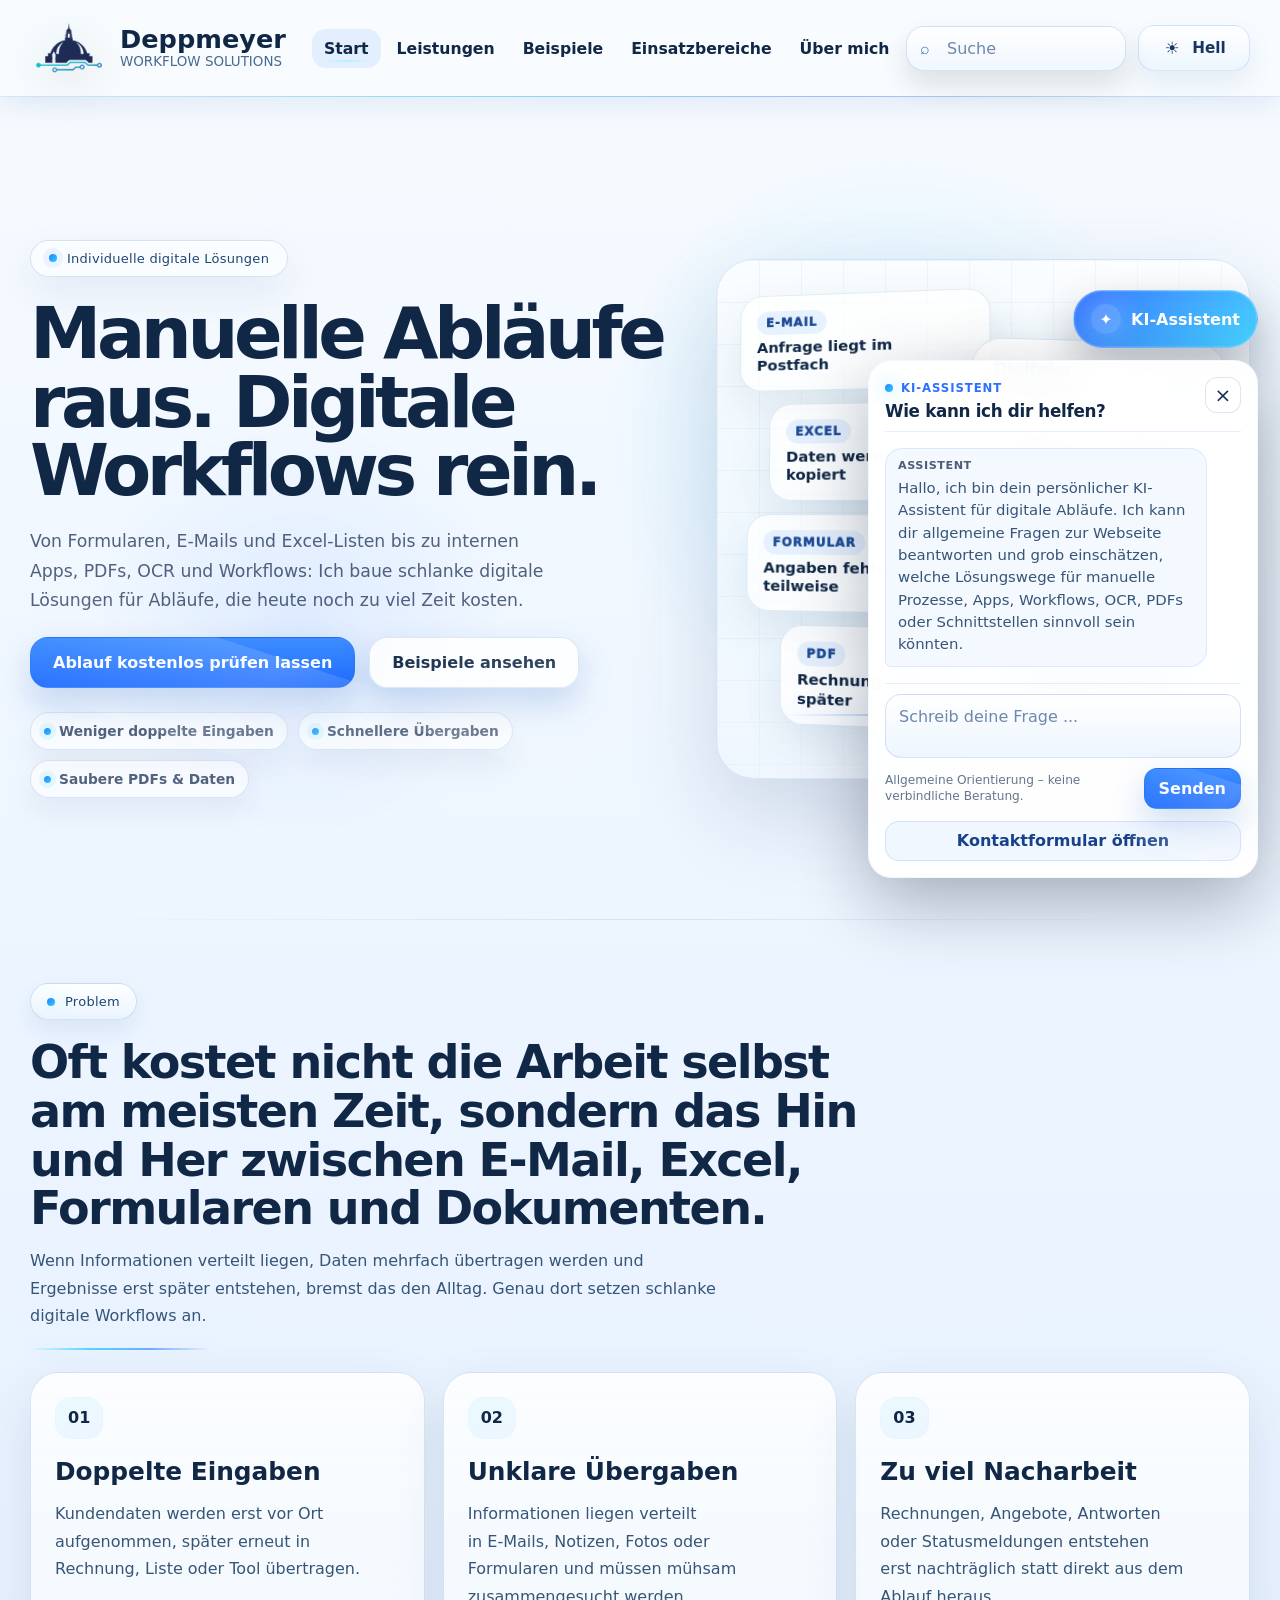
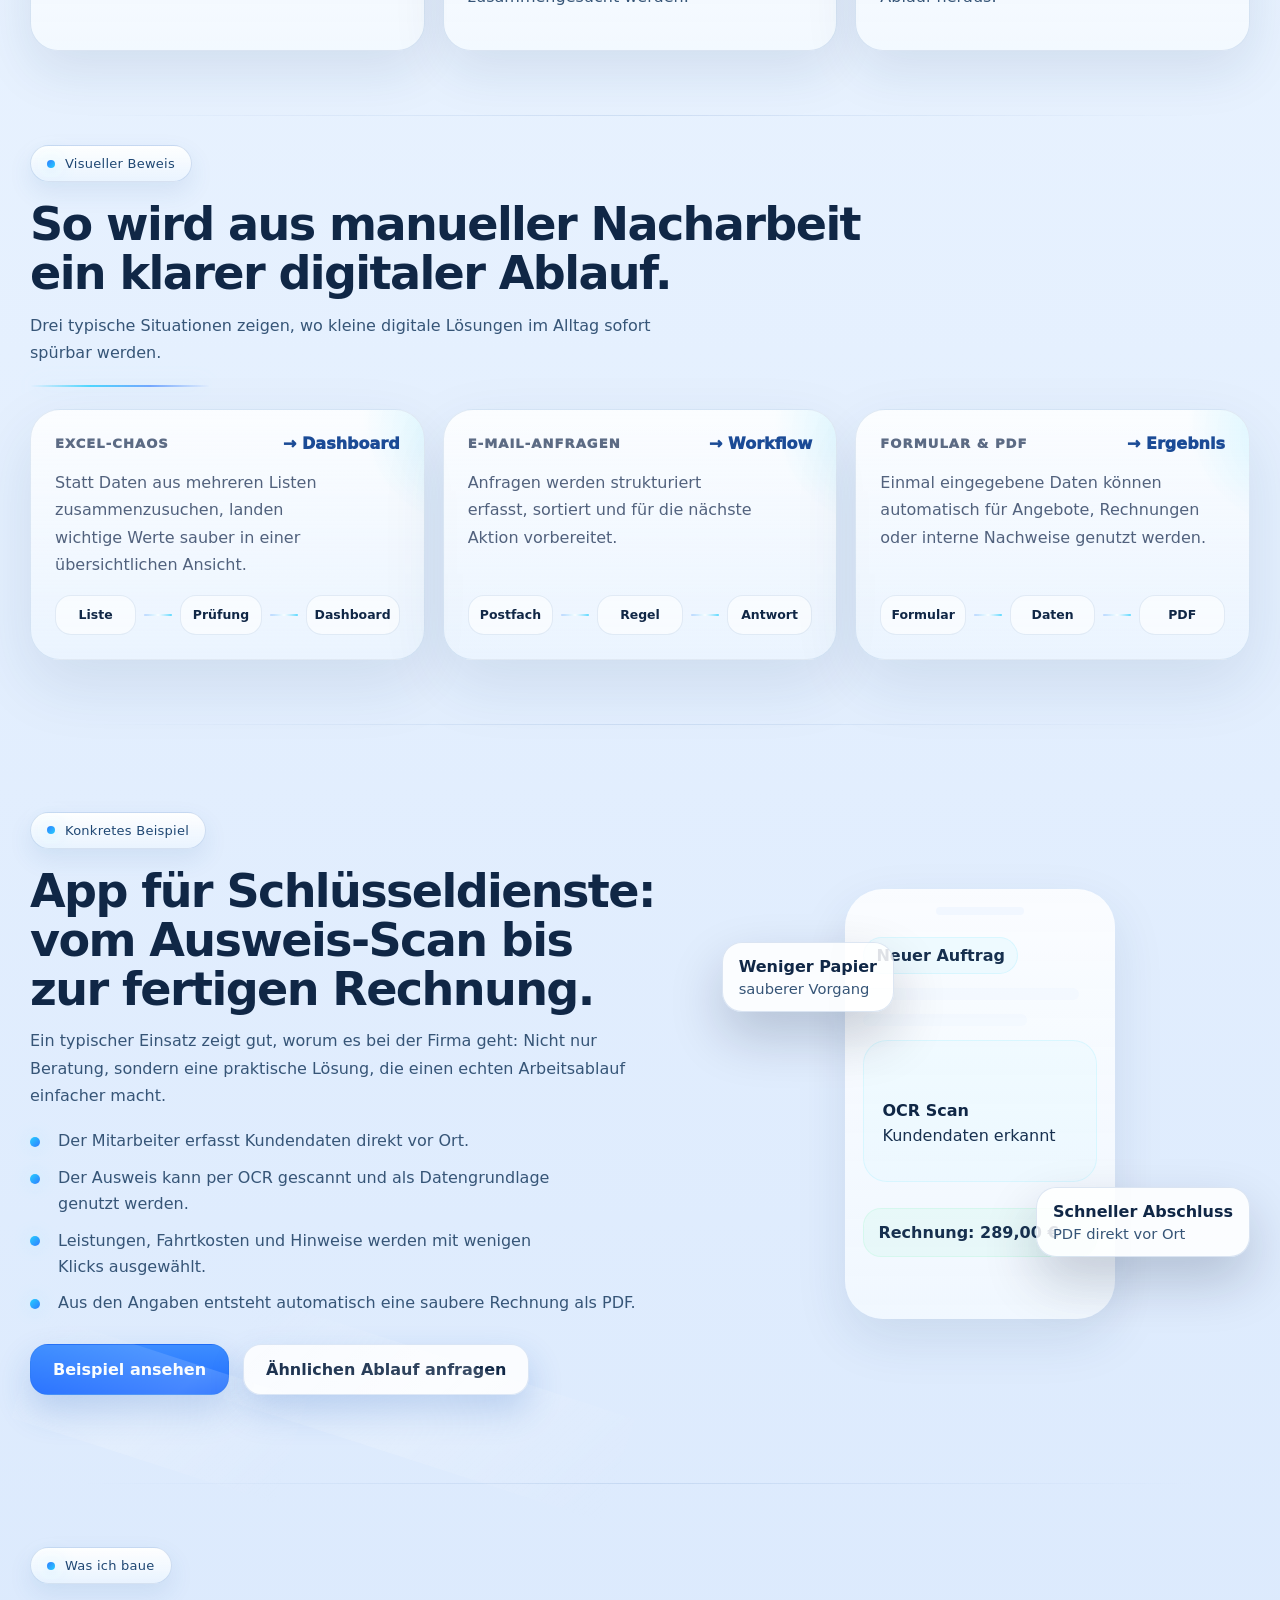
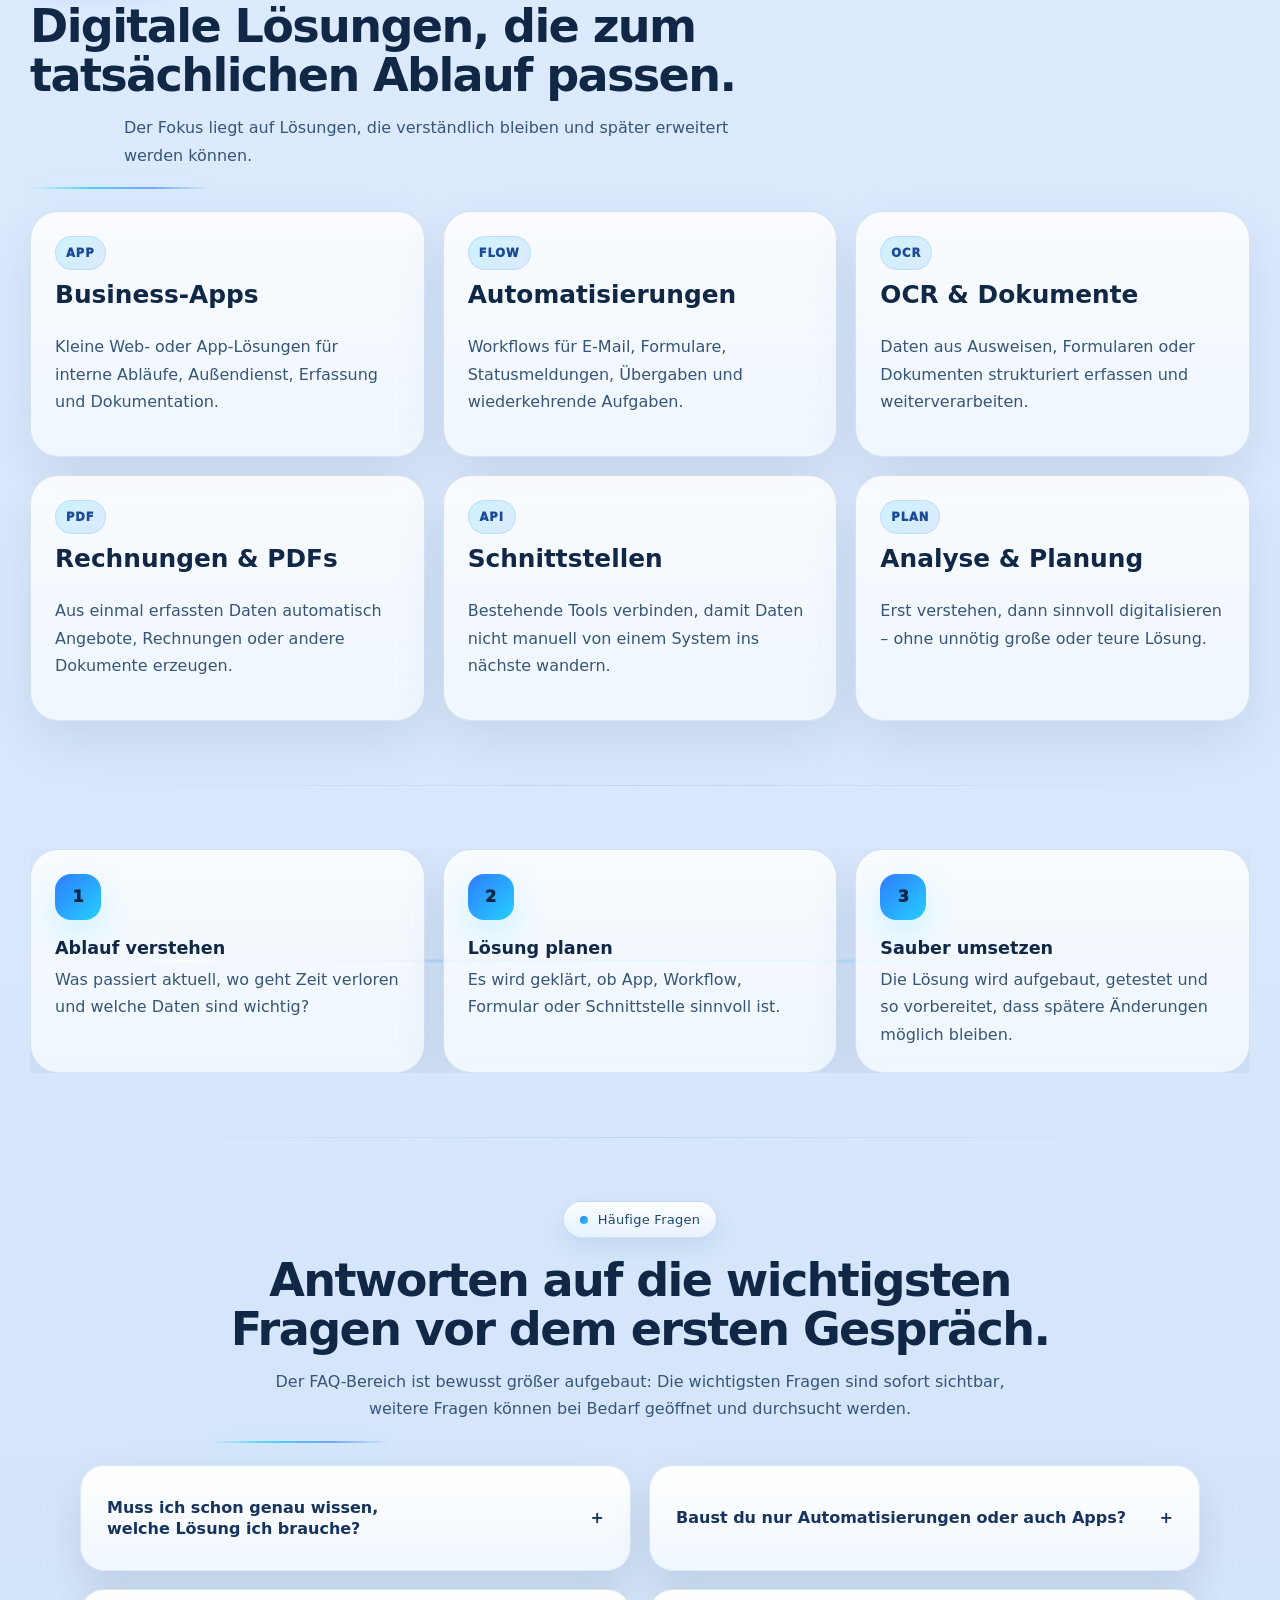
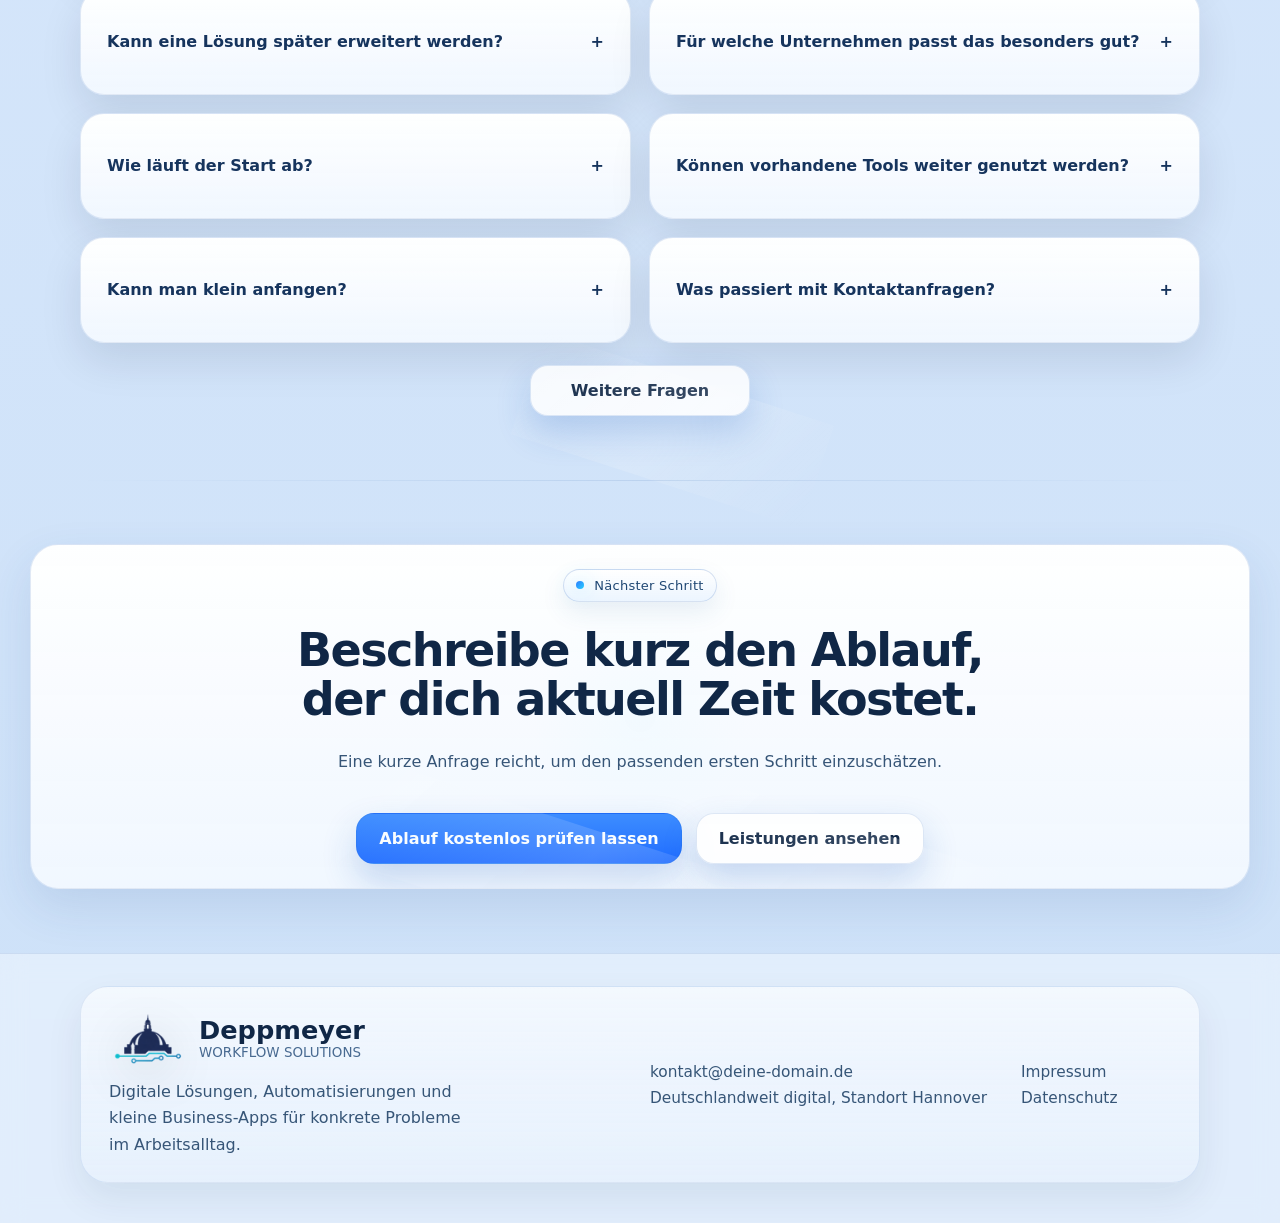
==== commit f0f84e17: "Add files via upload" ====
--- a/index.html
+++ b/index.html
@@ -117,11 +117,6 @@
 <h2>So wird aus manueller Nacharbeit ein klarer digitaler Ablauf.</h2>
 <p>Drei typische Situationen zeigen, wo kleine digitale Lösungen im Alltag sofort spürbar werden.</p>
 </div>
-<div class="before-after-strip" aria-label="Vorher Nachher Vergleich">
-<div class="before-after-card before-after-card--before"><span>Vorher</span><strong>E-Mail lesen → Daten kopieren → Excel öffnen → PDF bauen</strong></div>
-<div class="before-after-arrow" aria-hidden="true">→</div>
-<div class="before-after-card before-after-card--after"><span>Nachher</span><strong>Anfrage kommt rein → Daten werden übernommen → PDF ist vorbereitet</strong></div>
-</div>
 <div class="proof-card-grid">
 <article class="proof-card">
 <div class="proof-card-head"><span>Excel-Chaos</span><strong>→ Dashboard</strong></div>
@@ -139,35 +134,6 @@
 <div class="proof-mini-flow" aria-hidden="true"><span>Formular</span><i></i><span>Daten</span><i></i><span>PDF</span></div>
 </article>
 </div>
-<div class="solution-finder-panel" data-solution-finder>
-<div class="solution-finder-copy">
-<span class="eyebrow">Lösungsfinder</span>
-<h3>Was kostet dich aktuell am meisten Zeit?</h3>
-<p>Wähle einen Bereich aus und du siehst sofort, welche digitale Richtung meistens sinnvoll ist.</p>
-</div>
-<div class="solution-finder-options" role="list" aria-label="Typische Problemfelder">
-<button class="solution-finder-chip is-active" data-finder-key="excel" type="button">Excel-Listen</button>
-<button class="solution-finder-chip" data-finder-key="email" type="button">E-Mails</button>
-<button class="solution-finder-chip" data-finder-key="forms" type="button">Formulare</button>
-<button class="solution-finder-chip" data-finder-key="pdf" type="button">PDFs/Rechnungen</button>
-<button class="solution-finder-chip" data-finder-key="web" type="button">Webseite</button>
-<button class="solution-finder-chip" data-finder-key="internal" type="button">Interne Abläufe</button>
-</div>
-<article class="solution-finder-result" data-finder-result>
-<div class="solution-finder-dashboard" aria-hidden="true"><span></span><span></span><span></span></div>
-<div>
-<span class="mini-label" data-finder-label>Excel-Listen</span>
-<h3 data-finder-title>Excel-Chaos wird zum Dashboard.</h3>
-<p data-finder-copy>Wichtige Daten werden nicht mehr aus mehreren Listen zusammengesucht, sondern sauber erfasst, geprüft und übersichtlich angezeigt.</p>
-<ul data-finder-bullets>
-<li>Daten einmal erfassen</li>
-<li>Regeln automatisch prüfen</li>
-<li>Ergebnis als Übersicht nutzen</li>
-</ul>
-<a class="text-link" data-finder-link href="leistungen.html#apps">Passende Leistung ansehen</a>
-</div>
-</article>
-</div>
 </div>
 </section>
 
@@ -226,11 +192,6 @@
 <div class="process-step"><span>1</span><strong>Ablauf verstehen</strong><p>Was passiert aktuell, wo geht Zeit verloren und welche Daten sind wichtig?</p></div>
 <div class="process-step"><span>2</span><strong>Lösung planen</strong><p>Es wird geklärt, ob App, Workflow, Formular oder Schnittstelle sinnvoll ist.</p></div>
 <div class="process-step"><span>3</span><strong>Sauber umsetzen</strong><p>Die Lösung wird aufgebaut, getestet und so vorbereitet, dass spätere Änderungen möglich bleiben.</p></div>
-</div>
-<div class="trust-method-strip">
-<div><strong>Kein unnötiges Großprojekt</strong><span>Erst der kleinste sinnvolle Schritt, dann Erweiterung.</span></div>
-<div><strong>Verständlich statt kompliziert</strong><span>Du sollst wissen, was gebaut wird und warum.</span></div>
-<div><strong>Alltagstauglich geplant</strong><span>Die Lösung muss im Betrieb funktionieren, nicht nur in der Demo.</span></div>
 </div>
 </div>
 </section>
@@ -314,8 +275,6 @@
 </div>
 </section>
 
-<section class="section guided-section anchor-offset" id="workflow-check"><div class="container"><div class="section-head reveal section-head-compact workflow-check-head section-head-centered compact-center"><span class="eyebrow">Schnellcheck</span><h2>Welcher digitale Ansatz lohnt sich als erster Schritt?</h2><p>Der Schnellcheck zeigt in wenigen Antworten, ob eher eine App, ein Workflow, ein Dokumentenprozess oder eine interne Automatisierung sinnvoll ist.</p></div><div class="workflow-check-intro reveal"><div class="mini-label">Schnellcheck</div><h3>In wenigen Antworten zur ersten sinnvollen Richtung.</h3><p>Die Auswertung ist keine feste Beratung, aber ein guter Einstieg für die spätere Anfrage.</p><div class="btn-row workflow-check-toggle-row"><button class="btn ghost" data-workflow-check-toggle="" type="button">Schnellcheck öffnen</button></div></div><div class="workflow-check-shell reveal workflow-check-shell--sequential" data-workflow-check="" hidden=""><form class="workflow-check-form" data-workflow-check-form=""><div class="workflow-check-progress"><span class="workflow-check-progress-label" data-workflow-check-progress=""></span></div><div class="workflow-check-grid"><fieldset class="workflow-question-card" data-step-index="1"><legend class="workflow-question-title">Wo entsteht aktuell am häufigsten manueller Aufwand?</legend><div class="workflow-option-grid"><label class="workflow-option"><input data-score="2" name="q1" required="" type="radio" value="email"/><span>Bei E-Mails und im Postfach</span></label><label class="workflow-option"><input data-score="2" name="q1" required="" type="radio" value="termine"/><span>Bei Terminen und Rückmeldungen</span></label><label class="workflow-option"><input data-score="2" name="q1" required="" type="radio" value="dokumente"/><span>Bei Dokumenten und Angeboten</span></label><label class="workflow-option"><input data-score="2" name="q1" required="" type="radio" value="intern"/><span>Bei internen Übergaben</span></label><label class="workflow-option"><input data-score="2" name="q1" required="" type="radio" value="mix"/><span>An mehreren Stellen gleichzeitig</span></label></div></fieldset><fieldset class="workflow-question-card" data-step-index="2" hidden=""><legend class="workflow-question-title">Wie oft tritt dieser Ablauf auf?</legend><div class="workflow-option-grid"><label class="workflow-option"><input data-score="3" name="q2" required="" type="radio" value="mix"/><span>Mehrmals täglich</span></label><label class="workflow-option"><input data-score="2" name="q2" required="" type="radio" value="mix"/><span>Täglich</span></label><label class="workflow-option"><input data-score="1" name="q2" required="" type="radio" value="mix"/><span>Mehrmals pro Woche</span></label><label class="workflow-option"><input data-score="0" name="q2" required="" type="radio" value="mix"/><span>Eher unregelmäßig</span></label></div></fieldset><fieldset class="workflow-question-card" data-step-index="3" hidden=""><legend class="workflow-question-title">Was kostet dabei am meisten Zeit?</legend><div class="workflow-option-grid"><label class="workflow-option"><input data-score="2" name="q3" required="" type="radio" value="email"/><span>Manuelles Sortieren und Weiterleiten</span></label><label class="workflow-option"><input data-score="2" name="q3" required="" type="radio" value="termine"/><span>Terminabstimmung und Rückmeldungen</span></label><label class="workflow-option"><input data-score="2" name="q3" required="" type="radio" value="dokumente"/><span>Doppelte Dateneingabe oder Angebotsdaten</span></label><label class="workflow-option"><input data-score="2" name="q3" required="" type="radio" value="intern"/><span>Nachfassen und Statuspflege</span></label><label class="workflow-option"><input data-score="2" name="q3" required="" type="radio" value="mix"/><span>Mehrere dieser Punkte gleichzeitig</span></label></div></fieldset><fieldset class="workflow-question-card" data-step-index="4" hidden=""><legend class="workflow-question-title">Wie kommen Informationen meistens ins Unternehmen?</legend><div class="workflow-option-grid"><label class="workflow-option"><input data-score="2" name="q4" required="" type="radio" value="email"/><span>Per E-Mail oder über ein Postfach</span></label><label class="workflow-option"><input data-score="2" name="q4" required="" type="radio" value="formular"/><span>Über Formulare oder Webanfragen</span></label><label class="workflow-option"><input data-score="1" name="q4" required="" type="radio" value="termine"/><span>Über Kontaktanfragen mit Terminwunsch</span></label><label class="workflow-option"><input data-score="2" name="q4" required="" type="radio" value="mix"/><span>Über mehrere Kanäle gleichzeitig</span></label></div></fieldset><fieldset class="workflow-question-card" data-step-index="5" hidden=""><legend class="workflow-question-title">Wie klar sind Zuständigkeiten aktuell geregelt?</legend><div class="workflow-option-grid"><label class="workflow-option"><input data-score="0" name="q5" required="" type="radio" value="intern"/><span>Sehr klar</span></label><label class="workflow-option"><input data-score="1" name="q5" required="" type="radio" value="intern"/><span>Meistens klar</span></label><label class="workflow-option"><input data-score="2" name="q5" required="" type="radio" value="intern"/><span>Teilweise unklar</span></label><label class="workflow-option"><input data-score="3" name="q5" required="" type="radio" value="intern"/><span>Oft unklar</span></label><label class="workflow-option"><input data-score="3" name="q5" required="" type="radio" value="intern"/><span>Stark personenabhängig</span></label></div></fieldset><fieldset class="workflow-question-card" data-step-index="6" hidden=""><legend class="workflow-question-title">Wie werden Termine oder Rückmeldungen aktuell organisiert?</legend><div class="workflow-option-grid"><label class="workflow-option"><input data-score="3" name="q6" required="" type="radio" value="termine"/><span>Manuell per E-Mail oder Telefon</span></label><label class="workflow-option"><input data-score="2" name="q6" required="" type="radio" value="termine"/><span>Teils digital, teils manuell</span></label><label class="workflow-option"><input data-score="1" name="q6" required="" type="radio" value="termine"/><span>Schon mit einem Tool, aber unübersichtlich</span></label><label class="workflow-option"><input data-score="0" name="q6" required="" type="radio" value="termine"/><span>Spielt kaum eine Rolle</span></label></div></fieldset><fieldset class="workflow-question-card" data-step-index="7" hidden=""><legend class="workflow-question-title">Wie werden Dokumente, Anhänge oder Angebote aktuell vorbereitet?</legend><div class="workflow-option-grid"><label class="workflow-option"><input data-score="3" name="q7" required="" type="radio" value="dokumente"/><span>Vieles wird manuell gesammelt und übertragen</span></label><label class="workflow-option"><input data-score="2" name="q7" required="" type="radio" value="dokumente"/><span>Es gibt Vorlagen, aber keinen sauberen Ablauf</span></label><label class="workflow-option"><input data-score="1" name="q7" required="" type="radio" value="dokumente"/><span>Teilweise bereits strukturiert</span></label><label class="workflow-option"><input data-score="0" name="q7" required="" type="radio" value="dokumente"/><span>Das läuft schon gut</span></label></div></fieldset><fieldset class="workflow-question-card" data-step-index="8" hidden=""><legend class="workflow-question-title">Gibt es wiederkehrende Standardantworten oder ähnliche Kundenfragen?</legend><div class="workflow-option-grid"><label class="workflow-option"><input data-score="3" name="q8" required="" type="radio" value="email"/><span>Ja, sehr häufig</span></label><label class="workflow-option"><input data-score="2" name="q8" required="" type="radio" value="email"/><span>Ja, regelmäßig</span></label><label class="workflow-option"><input data-score="1" name="q8" required="" type="radio" value="email"/><span>Gelegentlich</span></label><label class="workflow-option"><input data-score="0" name="q8" required="" type="radio" value="email"/><span>Kaum oder nie</span></label></div></fieldset><fieldset class="workflow-question-card" data-step-index="9" hidden=""><legend class="workflow-question-title">Wie wichtig wäre eine schnellere erste Reaktion auf Anfragen?</legend><div class="workflow-option-grid"><label class="workflow-option"><input data-score="3" name="q9" required="" type="radio" value="email"/><span>Sehr wichtig</span></label><label class="workflow-option"><input data-score="2" name="q9" required="" type="radio" value="email"/><span>Wichtig</span></label><label class="workflow-option"><input data-score="1" name="q9" required="" type="radio" value="email"/><span>Eher hilfreich</span></label><label class="workflow-option"><input data-score="0" name="q9" required="" type="radio" value="email"/><span>Nicht entscheidend</span></label></div></fieldset><fieldset class="workflow-question-card" data-step-index="10" hidden=""><legend class="workflow-question-title">Womit würde eine Verbesserung im Alltag am meisten helfen?</legend><div class="workflow-option-grid"><label class="workflow-option"><input data-score="2" name="q10" required="" type="radio" value="email"/><span>Weniger manuelle Arbeit im Postfach</span></label><label class="workflow-option"><input data-score="2" name="q10" required="" type="radio" value="termine"/><span>Schnellere Termin- und Rückmeldeprozesse</span></label><label class="workflow-option"><input data-score="2" name="q10" required="" type="radio" value="dokumente"/><span>Sauber vorbereitete Angebote und Dokumente</span></label><label class="workflow-option"><input data-score="2" name="q10" required="" type="radio" value="intern"/><span>Klarere Zuständigkeiten und Übergaben</span></label><label class="workflow-option"><input data-score="3" name="q10" required="" type="radio" value="mix"/><span>Eine Kombination mehrerer kleiner Workflows</span></label></div></fieldset></div><div class="workflow-check-actions"><p class="workflow-check-note">Die Auswertung dient als erste Orientierung und kann auf Wunsch direkt in die Anfrage übernommen werden.</p><div class="btn-row"><button class="btn ghost" data-workflow-check-prev="" hidden="" type="button">Zurück</button><button class="btn" data-workflow-check-next="" type="button">Weiter</button><button class="btn" data-workflow-check-evaluate="" hidden="" type="button">Ergebnis anzeigen</button><button class="btn ghost" type="reset">Zurücksetzen</button></div></div></form><div class="workflow-check-result" data-workflow-check-result="" hidden=""><div class="mini-label">Auswertung</div><h3 data-workflow-check-title=""></h3><p data-workflow-check-copy=""></p><ul class="workflow-check-bullets" data-workflow-check-bullets=""></ul><div class="btn-row"><a class="btn" data-workflow-check-contact-link="" href="kontakt.html">Ergebnis in Anfrage übernehmen</a><a class="btn ghost" data-workflow-check-example-link="" href="beispiele.html">Passende Beispiele ansehen</a></div></div></div></div></section>
-
 <section class="section section-tight">
 <div class="container reveal">
 <div class="cta-panel solution-final-cta">
--- a/css/styles.css
+++ b/css/styles.css
@@ -6638,6 +6638,43 @@
   max-width:70ch;
   margin:0 auto;
 }
+body[data-page="beispiele.html"] .flow-demo-meta{
+  width:100%;
+  max-width:820px;
+  margin:0 auto;
+  display:grid;
+  grid-template-columns:repeat(3,minmax(0,1fr));
+  gap:14px;
+}
+body[data-page="beispiele.html"] .flow-demo-meta-item{
+  display:flex;
+  align-items:center;
+  justify-content:space-between;
+  gap:14px;
+  padding:14px 18px;
+  border-radius:18px;
+  border:1px solid rgba(96,142,205,.18);
+  background:linear-gradient(180deg, rgba(255,255,255,.84), rgba(244,249,255,.78));
+  box-shadow:0 14px 28px rgba(24,56,102,.08);
+}
+body[data-page="beispiele.html"] .flow-demo-meta-item span{
+  font-size:.8rem;
+  font-weight:800;
+  letter-spacing:.12em;
+  text-transform:uppercase;
+  color:var(--heading);
+}
+body[data-page="beispiele.html"] .flow-demo-meta-item strong{
+  font-size:1rem;
+  font-weight:700;
+  text-align:right;
+  color:var(--muted);
+}
+body[data-theme="dark"][data-page="beispiele.html"] .flow-demo-meta-item{
+  background:linear-gradient(180deg, rgba(255,255,255,.10), rgba(255,255,255,.05));
+  border-color:rgba(205,221,255,.14);
+  box-shadow:0 18px 36px rgba(2,7,18,.24);
+}
 body[data-page="beispiele.html"] .flow-demo-dashboard{
   width:100%;
   max-width:980px;
@@ -6998,6 +7035,13 @@
   body[data-page="beispiele.html"] .flow-demo-card{
     padding:16px;
     border-radius:28px;
+  }
+  body[data-page="beispiele.html"] .flow-demo-meta{
+    grid-template-columns:1fr;
+    gap:10px;
+  }
+  body[data-page="beispiele.html"] .flow-demo-meta-item{
+    padding:12px 14px;
   }
   body[data-page="beispiele.html"] .flow-demo-dashboard:not(.workflow-running):not(.workflow-complete),
   body[data-page="beispiele.html"] .flow-demo-dashboard.workflow-running,
@@ -8190,9 +8234,6 @@
 .chat-assistant-panel{
   pointer-events:auto;
 }
-.chat-assistant-panel[hidden]{
-  display:none !important;
-}
 .chat-assistant-toggle{
   display:inline-flex;
   align-items:center;
@@ -8359,47 +8400,6 @@
   line-height:1.5;
   white-space:pre-wrap;
 }
-.chat-link-cards{
-  display:grid;
-  gap:7px;
-  margin-top:6px;
-}
-.chat-link-card{
-  display:flex;
-  align-items:center;
-  justify-content:space-between;
-  gap:10px;
-  min-height:38px;
-  padding:9px 11px;
-  border-radius:13px;
-  border:1px solid rgba(47,124,255,.18);
-  background:rgba(255,255,255,.76);
-  color:#17428a;
-  font-weight:850;
-  font-size:.86rem;
-  line-height:1.2;
-  text-decoration:none;
-  box-shadow:0 10px 22px rgba(13,43,92,.08);
-  transition:transform var(--transition), border-color var(--transition), background var(--transition), box-shadow var(--transition);
-}
-.chat-link-card:hover{
-  transform:translateY(-1px);
-  border-color:rgba(47,124,255,.34);
-  background:#fff;
-  box-shadow:0 14px 30px rgba(13,43,92,.12);
-}
-.chat-message--user .chat-link-card{
-  color:#fff;
-  border-color:rgba(255,255,255,.24);
-  background:rgba(255,255,255,.13);
-  box-shadow:none;
-}
-body[data-theme="dark"] .chat-link-card{
-  color:#dfeeff;
-  background:rgba(255,255,255,.07);
-  border-color:rgba(220,234,255,.14);
-  box-shadow:none;
-}
 .chat-message-link{
   color:#17428a;
   font-weight:850;
@@ -8528,7 +8528,6 @@
 .chat-assistant-close:focus-visible,
 .chat-contact-link:focus-visible,
 .chat-message-link:focus-visible,
-.chat-link-card:focus-visible,
 .chat-assistant-form textarea:focus-visible,
 .chat-assistant .btn:focus-visible{
   outline:3px solid rgba(37,207,255,.55);
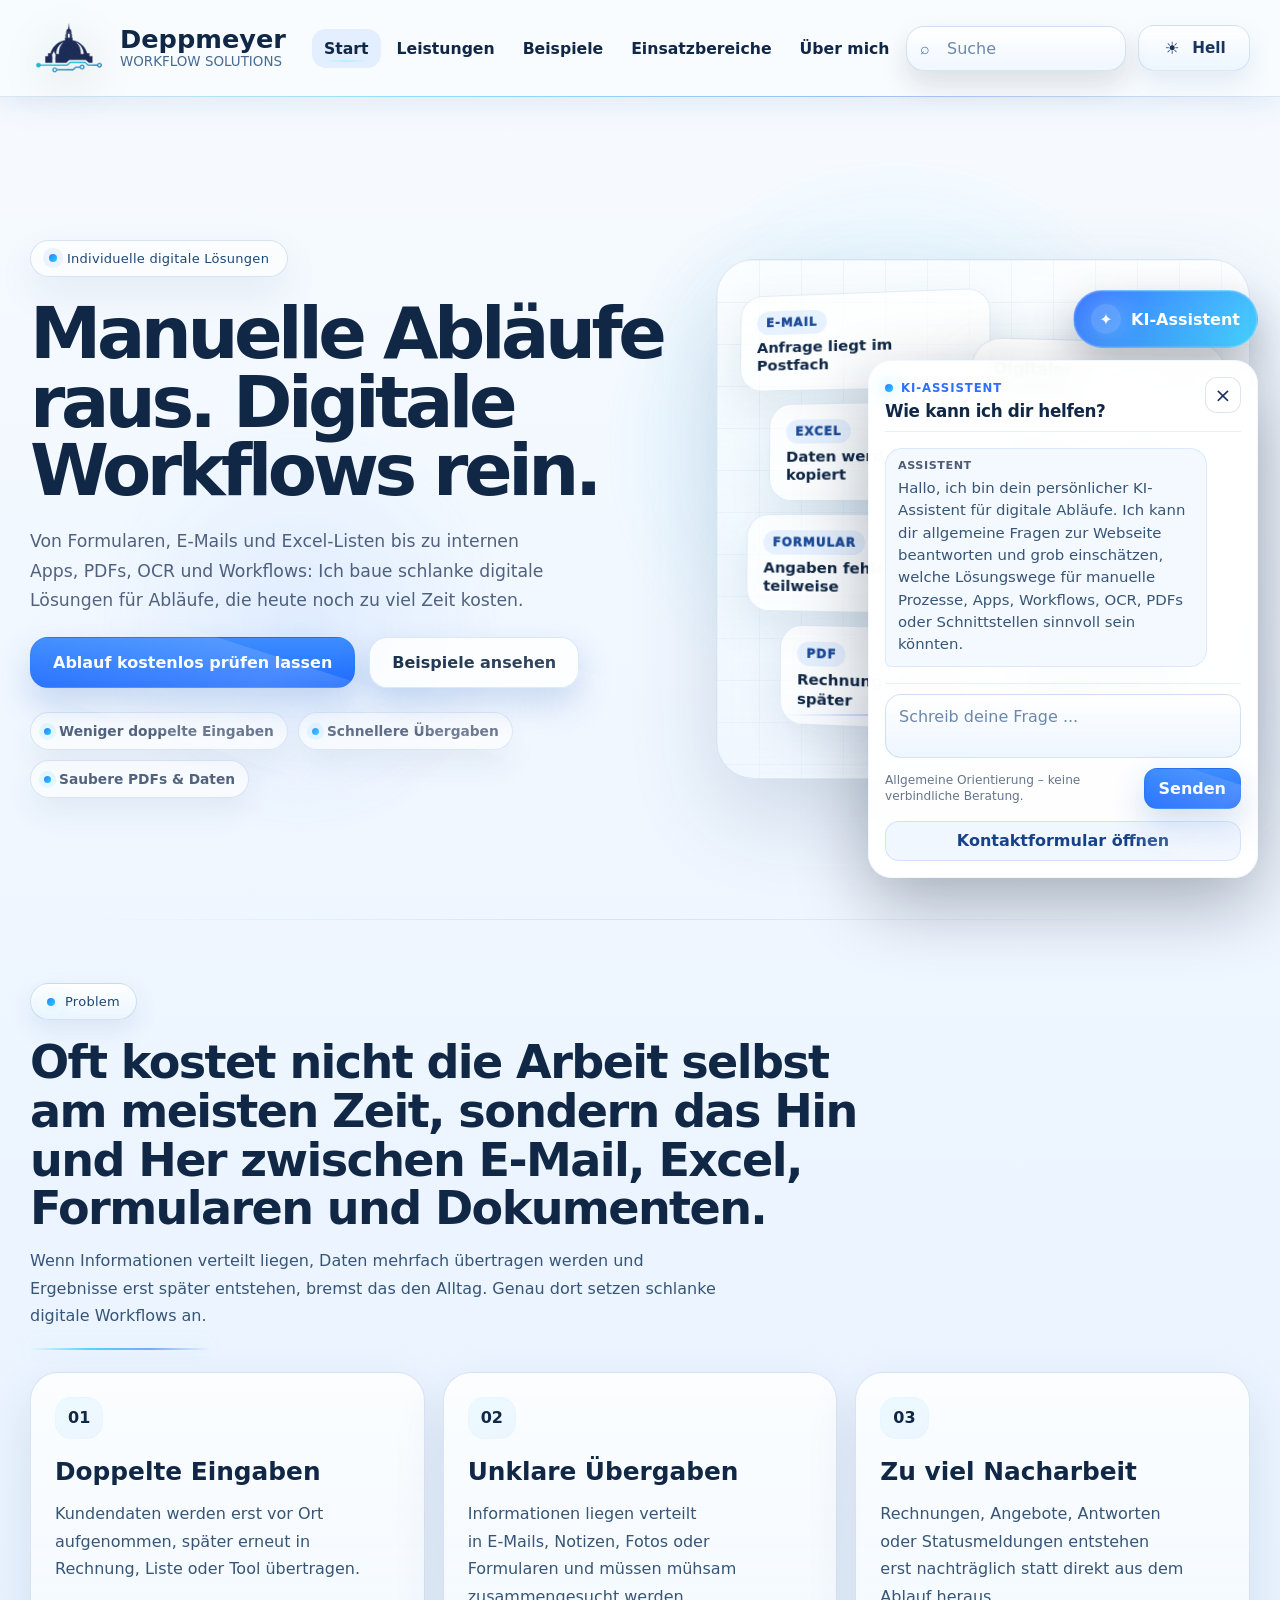
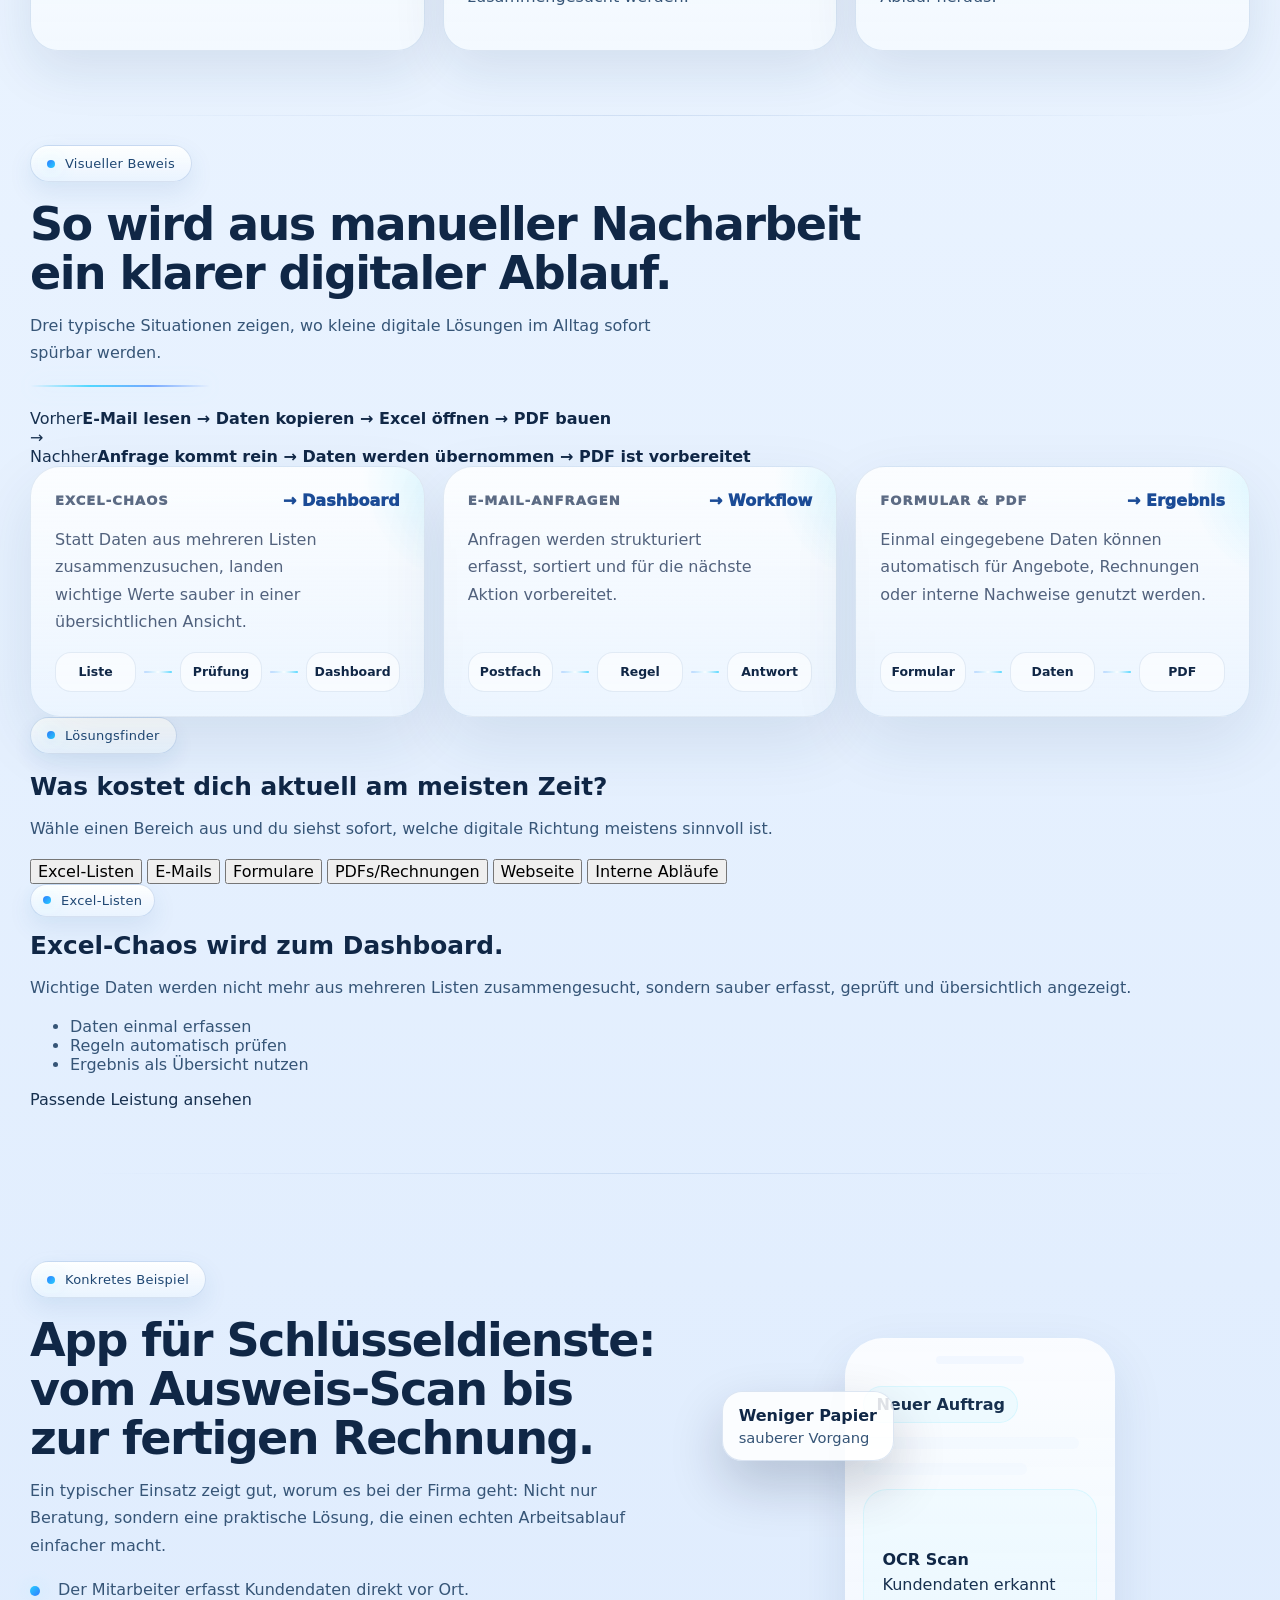
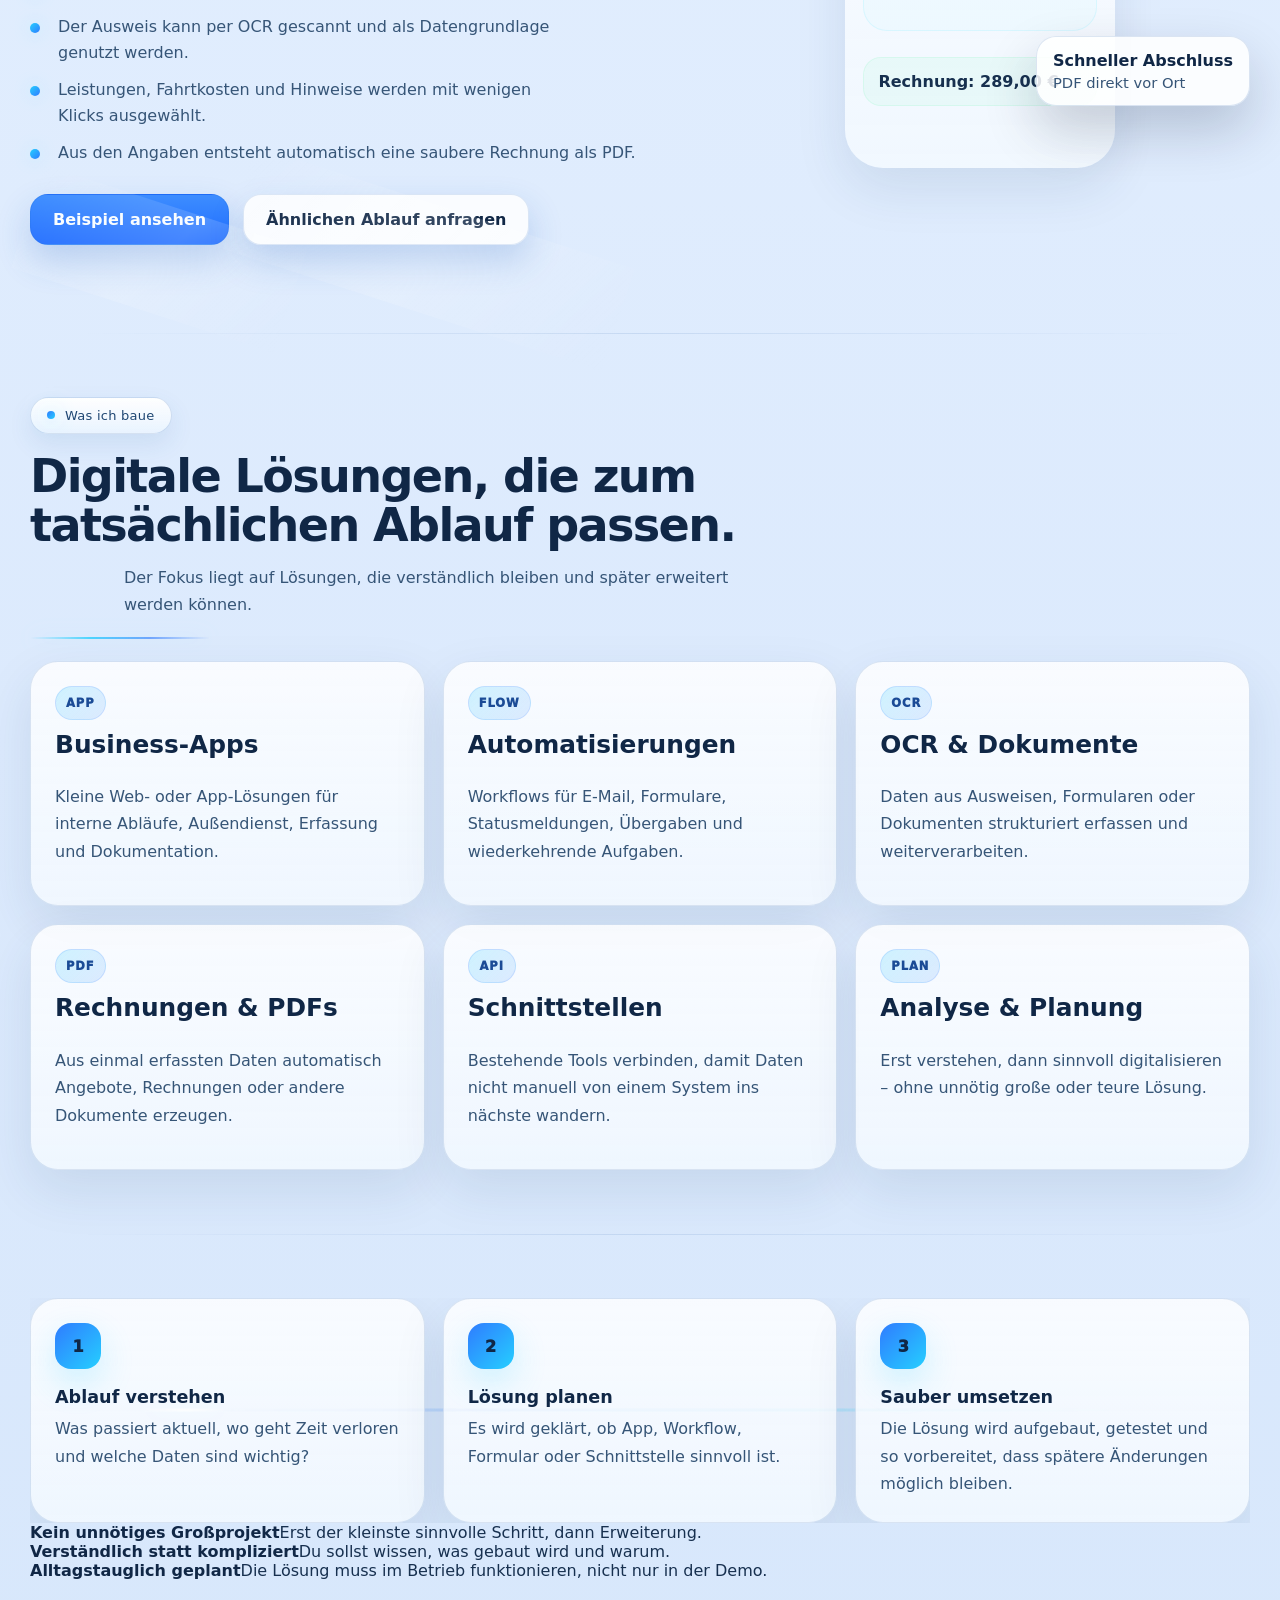
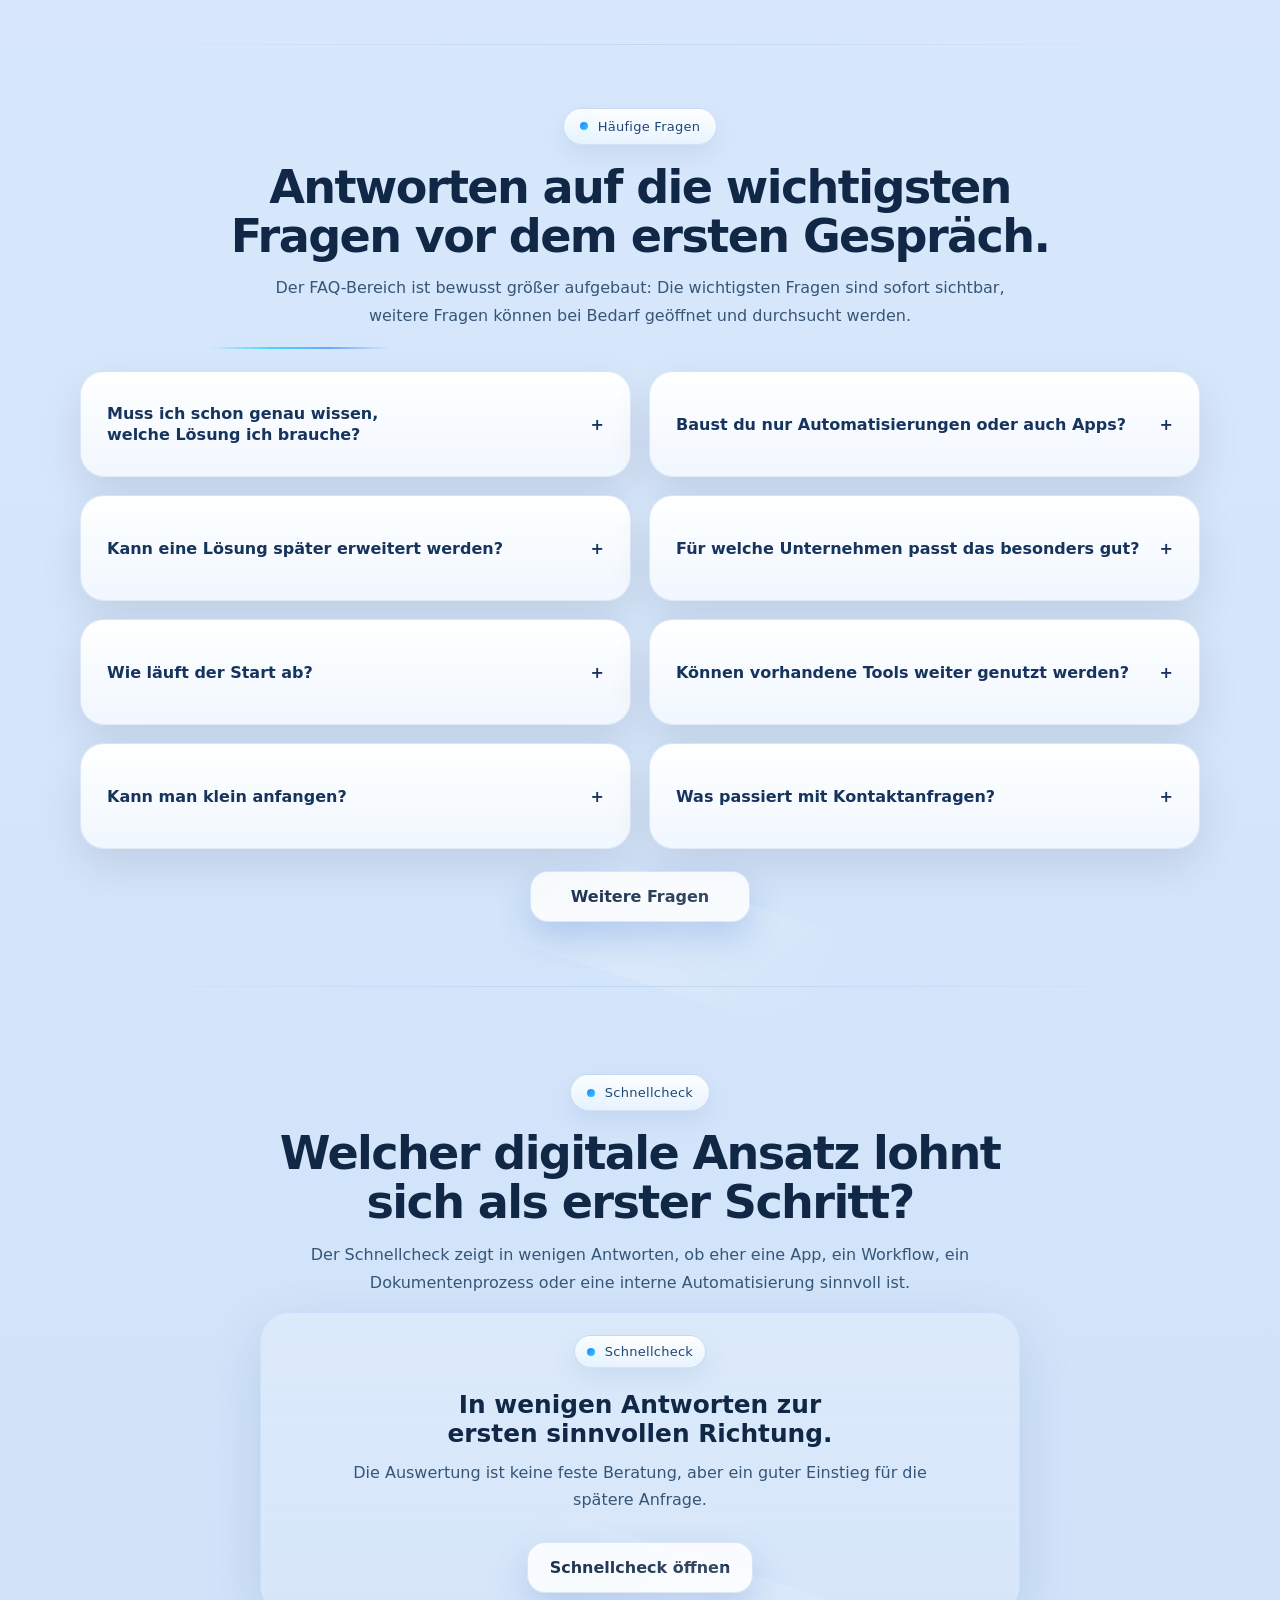
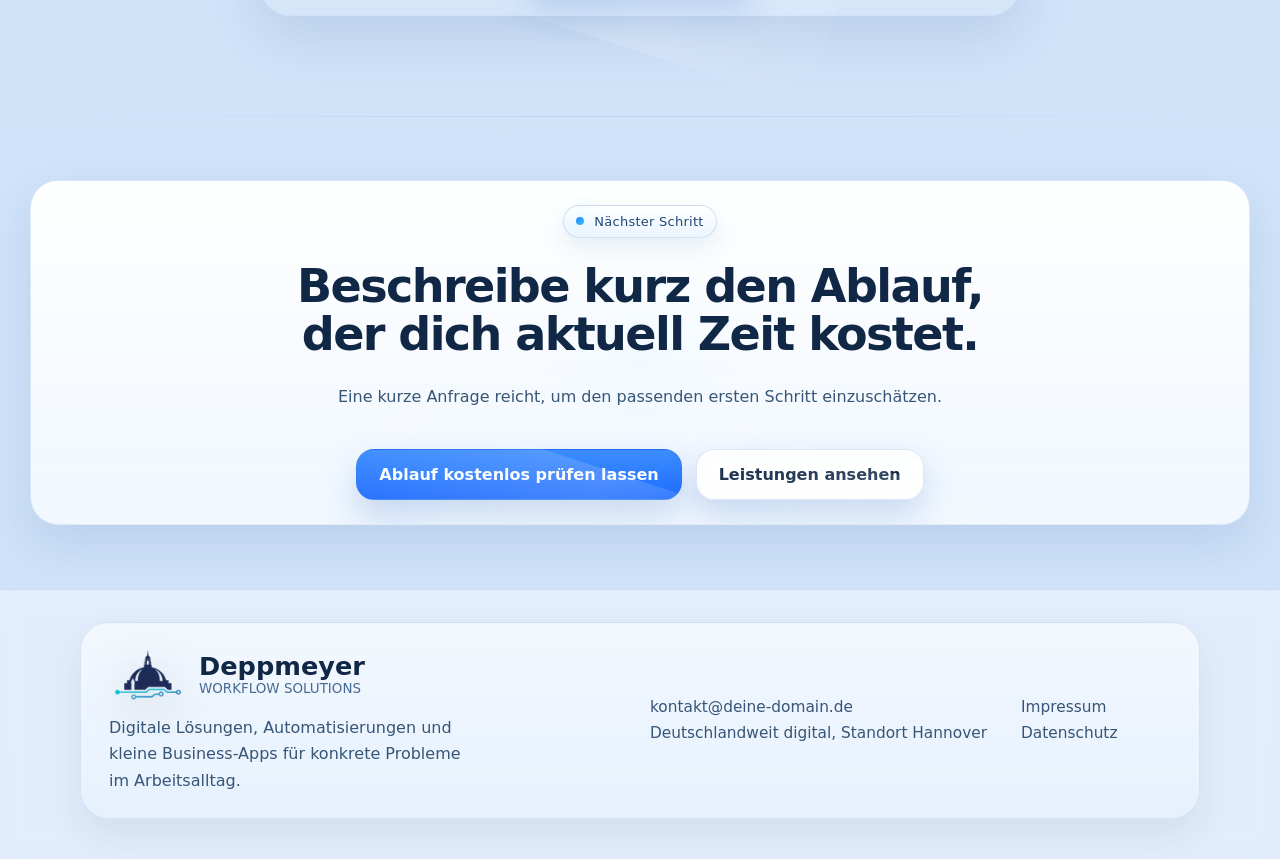
==== commit 5219c38b: "Add files via upload" ====
--- a/index.html
+++ b/index.html
@@ -117,6 +117,11 @@
 <h2>So wird aus manueller Nacharbeit ein klarer digitaler Ablauf.</h2>
 <p>Drei typische Situationen zeigen, wo kleine digitale Lösungen im Alltag sofort spürbar werden.</p>
 </div>
+<div class="before-after-strip" aria-label="Vorher Nachher Vergleich">
+<div class="before-after-card before-after-card--before"><span>Vorher</span><strong>E-Mail lesen → Daten kopieren → Excel öffnen → PDF bauen</strong></div>
+<div class="before-after-arrow" aria-hidden="true">→</div>
+<div class="before-after-card before-after-card--after"><span>Nachher</span><strong>Anfrage kommt rein → Daten werden übernommen → PDF ist vorbereitet</strong></div>
+</div>
 <div class="proof-card-grid">
 <article class="proof-card">
 <div class="proof-card-head"><span>Excel-Chaos</span><strong>→ Dashboard</strong></div>
@@ -134,6 +139,35 @@
 <div class="proof-mini-flow" aria-hidden="true"><span>Formular</span><i></i><span>Daten</span><i></i><span>PDF</span></div>
 </article>
 </div>
+<div class="solution-finder-panel" data-solution-finder>
+<div class="solution-finder-copy">
+<span class="eyebrow">Lösungsfinder</span>
+<h3>Was kostet dich aktuell am meisten Zeit?</h3>
+<p>Wähle einen Bereich aus und du siehst sofort, welche digitale Richtung meistens sinnvoll ist.</p>
+</div>
+<div class="solution-finder-options" role="list" aria-label="Typische Problemfelder">
+<button class="solution-finder-chip is-active" data-finder-key="excel" type="button">Excel-Listen</button>
+<button class="solution-finder-chip" data-finder-key="email" type="button">E-Mails</button>
+<button class="solution-finder-chip" data-finder-key="forms" type="button">Formulare</button>
+<button class="solution-finder-chip" data-finder-key="pdf" type="button">PDFs/Rechnungen</button>
+<button class="solution-finder-chip" data-finder-key="web" type="button">Webseite</button>
+<button class="solution-finder-chip" data-finder-key="internal" type="button">Interne Abläufe</button>
+</div>
+<article class="solution-finder-result" data-finder-result>
+<div class="solution-finder-dashboard" aria-hidden="true"><span></span><span></span><span></span></div>
+<div>
+<span class="mini-label" data-finder-label>Excel-Listen</span>
+<h3 data-finder-title>Excel-Chaos wird zum Dashboard.</h3>
+<p data-finder-copy>Wichtige Daten werden nicht mehr aus mehreren Listen zusammengesucht, sondern sauber erfasst, geprüft und übersichtlich angezeigt.</p>
+<ul data-finder-bullets>
+<li>Daten einmal erfassen</li>
+<li>Regeln automatisch prüfen</li>
+<li>Ergebnis als Übersicht nutzen</li>
+</ul>
+<a class="text-link" data-finder-link href="leistungen.html#apps">Passende Leistung ansehen</a>
+</div>
+</article>
+</div>
 </div>
 </section>
 
@@ -192,6 +226,11 @@
 <div class="process-step"><span>1</span><strong>Ablauf verstehen</strong><p>Was passiert aktuell, wo geht Zeit verloren und welche Daten sind wichtig?</p></div>
 <div class="process-step"><span>2</span><strong>Lösung planen</strong><p>Es wird geklärt, ob App, Workflow, Formular oder Schnittstelle sinnvoll ist.</p></div>
 <div class="process-step"><span>3</span><strong>Sauber umsetzen</strong><p>Die Lösung wird aufgebaut, getestet und so vorbereitet, dass spätere Änderungen möglich bleiben.</p></div>
+</div>
+<div class="trust-method-strip">
+<div><strong>Kein unnötiges Großprojekt</strong><span>Erst der kleinste sinnvolle Schritt, dann Erweiterung.</span></div>
+<div><strong>Verständlich statt kompliziert</strong><span>Du sollst wissen, was gebaut wird und warum.</span></div>
+<div><strong>Alltagstauglich geplant</strong><span>Die Lösung muss im Betrieb funktionieren, nicht nur in der Demo.</span></div>
 </div>
 </div>
 </section>
@@ -275,6 +314,8 @@
 </div>
 </section>
 
+<section class="section guided-section anchor-offset" id="workflow-check"><div class="container"><div class="section-head reveal section-head-compact workflow-check-head section-head-centered compact-center"><span class="eyebrow">Schnellcheck</span><h2>Welcher digitale Ansatz lohnt sich als erster Schritt?</h2><p>Der Schnellcheck zeigt in wenigen Antworten, ob eher eine App, ein Workflow, ein Dokumentenprozess oder eine interne Automatisierung sinnvoll ist.</p></div><div class="workflow-check-intro reveal"><div class="mini-label">Schnellcheck</div><h3>In wenigen Antworten zur ersten sinnvollen Richtung.</h3><p>Die Auswertung ist keine feste Beratung, aber ein guter Einstieg für die spätere Anfrage.</p><div class="btn-row workflow-check-toggle-row"><button class="btn ghost" data-workflow-check-toggle="" type="button">Schnellcheck öffnen</button></div></div><div class="workflow-check-shell reveal workflow-check-shell--sequential" data-workflow-check="" hidden=""><form class="workflow-check-form" data-workflow-check-form=""><div class="workflow-check-progress"><span class="workflow-check-progress-label" data-workflow-check-progress=""></span></div><div class="workflow-check-grid"><fieldset class="workflow-question-card" data-step-index="1"><legend class="workflow-question-title">Wo entsteht aktuell am häufigsten manueller Aufwand?</legend><div class="workflow-option-grid"><label class="workflow-option"><input data-score="2" name="q1" required="" type="radio" value="email"/><span>Bei E-Mails und im Postfach</span></label><label class="workflow-option"><input data-score="2" name="q1" required="" type="radio" value="termine"/><span>Bei Terminen und Rückmeldungen</span></label><label class="workflow-option"><input data-score="2" name="q1" required="" type="radio" value="dokumente"/><span>Bei Dokumenten und Angeboten</span></label><label class="workflow-option"><input data-score="2" name="q1" required="" type="radio" value="intern"/><span>Bei internen Übergaben</span></label><label class="workflow-option"><input data-score="2" name="q1" required="" type="radio" value="mix"/><span>An mehreren Stellen gleichzeitig</span></label></div></fieldset><fieldset class="workflow-question-card" data-step-index="2" hidden=""><legend class="workflow-question-title">Wie oft tritt dieser Ablauf auf?</legend><div class="workflow-option-grid"><label class="workflow-option"><input data-score="3" name="q2" required="" type="radio" value="mix"/><span>Mehrmals täglich</span></label><label class="workflow-option"><input data-score="2" name="q2" required="" type="radio" value="mix"/><span>Täglich</span></label><label class="workflow-option"><input data-score="1" name="q2" required="" type="radio" value="mix"/><span>Mehrmals pro Woche</span></label><label class="workflow-option"><input data-score="0" name="q2" required="" type="radio" value="mix"/><span>Eher unregelmäßig</span></label></div></fieldset><fieldset class="workflow-question-card" data-step-index="3" hidden=""><legend class="workflow-question-title">Was kostet dabei am meisten Zeit?</legend><div class="workflow-option-grid"><label class="workflow-option"><input data-score="2" name="q3" required="" type="radio" value="email"/><span>Manuelles Sortieren und Weiterleiten</span></label><label class="workflow-option"><input data-score="2" name="q3" required="" type="radio" value="termine"/><span>Terminabstimmung und Rückmeldungen</span></label><label class="workflow-option"><input data-score="2" name="q3" required="" type="radio" value="dokumente"/><span>Doppelte Dateneingabe oder Angebotsdaten</span></label><label class="workflow-option"><input data-score="2" name="q3" required="" type="radio" value="intern"/><span>Nachfassen und Statuspflege</span></label><label class="workflow-option"><input data-score="2" name="q3" required="" type="radio" value="mix"/><span>Mehrere dieser Punkte gleichzeitig</span></label></div></fieldset><fieldset class="workflow-question-card" data-step-index="4" hidden=""><legend class="workflow-question-title">Wie kommen Informationen meistens ins Unternehmen?</legend><div class="workflow-option-grid"><label class="workflow-option"><input data-score="2" name="q4" required="" type="radio" value="email"/><span>Per E-Mail oder über ein Postfach</span></label><label class="workflow-option"><input data-score="2" name="q4" required="" type="radio" value="formular"/><span>Über Formulare oder Webanfragen</span></label><label class="workflow-option"><input data-score="1" name="q4" required="" type="radio" value="termine"/><span>Über Kontaktanfragen mit Terminwunsch</span></label><label class="workflow-option"><input data-score="2" name="q4" required="" type="radio" value="mix"/><span>Über mehrere Kanäle gleichzeitig</span></label></div></fieldset><fieldset class="workflow-question-card" data-step-index="5" hidden=""><legend class="workflow-question-title">Wie klar sind Zuständigkeiten aktuell geregelt?</legend><div class="workflow-option-grid"><label class="workflow-option"><input data-score="0" name="q5" required="" type="radio" value="intern"/><span>Sehr klar</span></label><label class="workflow-option"><input data-score="1" name="q5" required="" type="radio" value="intern"/><span>Meistens klar</span></label><label class="workflow-option"><input data-score="2" name="q5" required="" type="radio" value="intern"/><span>Teilweise unklar</span></label><label class="workflow-option"><input data-score="3" name="q5" required="" type="radio" value="intern"/><span>Oft unklar</span></label><label class="workflow-option"><input data-score="3" name="q5" required="" type="radio" value="intern"/><span>Stark personenabhängig</span></label></div></fieldset><fieldset class="workflow-question-card" data-step-index="6" hidden=""><legend class="workflow-question-title">Wie werden Termine oder Rückmeldungen aktuell organisiert?</legend><div class="workflow-option-grid"><label class="workflow-option"><input data-score="3" name="q6" required="" type="radio" value="termine"/><span>Manuell per E-Mail oder Telefon</span></label><label class="workflow-option"><input data-score="2" name="q6" required="" type="radio" value="termine"/><span>Teils digital, teils manuell</span></label><label class="workflow-option"><input data-score="1" name="q6" required="" type="radio" value="termine"/><span>Schon mit einem Tool, aber unübersichtlich</span></label><label class="workflow-option"><input data-score="0" name="q6" required="" type="radio" value="termine"/><span>Spielt kaum eine Rolle</span></label></div></fieldset><fieldset class="workflow-question-card" data-step-index="7" hidden=""><legend class="workflow-question-title">Wie werden Dokumente, Anhänge oder Angebote aktuell vorbereitet?</legend><div class="workflow-option-grid"><label class="workflow-option"><input data-score="3" name="q7" required="" type="radio" value="dokumente"/><span>Vieles wird manuell gesammelt und übertragen</span></label><label class="workflow-option"><input data-score="2" name="q7" required="" type="radio" value="dokumente"/><span>Es gibt Vorlagen, aber keinen sauberen Ablauf</span></label><label class="workflow-option"><input data-score="1" name="q7" required="" type="radio" value="dokumente"/><span>Teilweise bereits strukturiert</span></label><label class="workflow-option"><input data-score="0" name="q7" required="" type="radio" value="dokumente"/><span>Das läuft schon gut</span></label></div></fieldset><fieldset class="workflow-question-card" data-step-index="8" hidden=""><legend class="workflow-question-title">Gibt es wiederkehrende Standardantworten oder ähnliche Kundenfragen?</legend><div class="workflow-option-grid"><label class="workflow-option"><input data-score="3" name="q8" required="" type="radio" value="email"/><span>Ja, sehr häufig</span></label><label class="workflow-option"><input data-score="2" name="q8" required="" type="radio" value="email"/><span>Ja, regelmäßig</span></label><label class="workflow-option"><input data-score="1" name="q8" required="" type="radio" value="email"/><span>Gelegentlich</span></label><label class="workflow-option"><input data-score="0" name="q8" required="" type="radio" value="email"/><span>Kaum oder nie</span></label></div></fieldset><fieldset class="workflow-question-card" data-step-index="9" hidden=""><legend class="workflow-question-title">Wie wichtig wäre eine schnellere erste Reaktion auf Anfragen?</legend><div class="workflow-option-grid"><label class="workflow-option"><input data-score="3" name="q9" required="" type="radio" value="email"/><span>Sehr wichtig</span></label><label class="workflow-option"><input data-score="2" name="q9" required="" type="radio" value="email"/><span>Wichtig</span></label><label class="workflow-option"><input data-score="1" name="q9" required="" type="radio" value="email"/><span>Eher hilfreich</span></label><label class="workflow-option"><input data-score="0" name="q9" required="" type="radio" value="email"/><span>Nicht entscheidend</span></label></div></fieldset><fieldset class="workflow-question-card" data-step-index="10" hidden=""><legend class="workflow-question-title">Womit würde eine Verbesserung im Alltag am meisten helfen?</legend><div class="workflow-option-grid"><label class="workflow-option"><input data-score="2" name="q10" required="" type="radio" value="email"/><span>Weniger manuelle Arbeit im Postfach</span></label><label class="workflow-option"><input data-score="2" name="q10" required="" type="radio" value="termine"/><span>Schnellere Termin- und Rückmeldeprozesse</span></label><label class="workflow-option"><input data-score="2" name="q10" required="" type="radio" value="dokumente"/><span>Sauber vorbereitete Angebote und Dokumente</span></label><label class="workflow-option"><input data-score="2" name="q10" required="" type="radio" value="intern"/><span>Klarere Zuständigkeiten und Übergaben</span></label><label class="workflow-option"><input data-score="3" name="q10" required="" type="radio" value="mix"/><span>Eine Kombination mehrerer kleiner Workflows</span></label></div></fieldset></div><div class="workflow-check-actions"><p class="workflow-check-note">Die Auswertung dient als erste Orientierung und kann auf Wunsch direkt in die Anfrage übernommen werden.</p><div class="btn-row"><button class="btn ghost" data-workflow-check-prev="" hidden="" type="button">Zurück</button><button class="btn" data-workflow-check-next="" type="button">Weiter</button><button class="btn" data-workflow-check-evaluate="" hidden="" type="button">Ergebnis anzeigen</button><button class="btn ghost" type="reset">Zurücksetzen</button></div></div></form><div class="workflow-check-result" data-workflow-check-result="" hidden=""><div class="mini-label">Auswertung</div><h3 data-workflow-check-title=""></h3><p data-workflow-check-copy=""></p><ul class="workflow-check-bullets" data-workflow-check-bullets=""></ul><div class="btn-row"><a class="btn" data-workflow-check-contact-link="" href="kontakt.html">Ergebnis in Anfrage übernehmen</a><a class="btn ghost" data-workflow-check-example-link="" href="beispiele.html">Passende Beispiele ansehen</a></div></div></div></div></section>
+
 <section class="section section-tight">
 <div class="container reveal">
 <div class="cta-panel solution-final-cta">
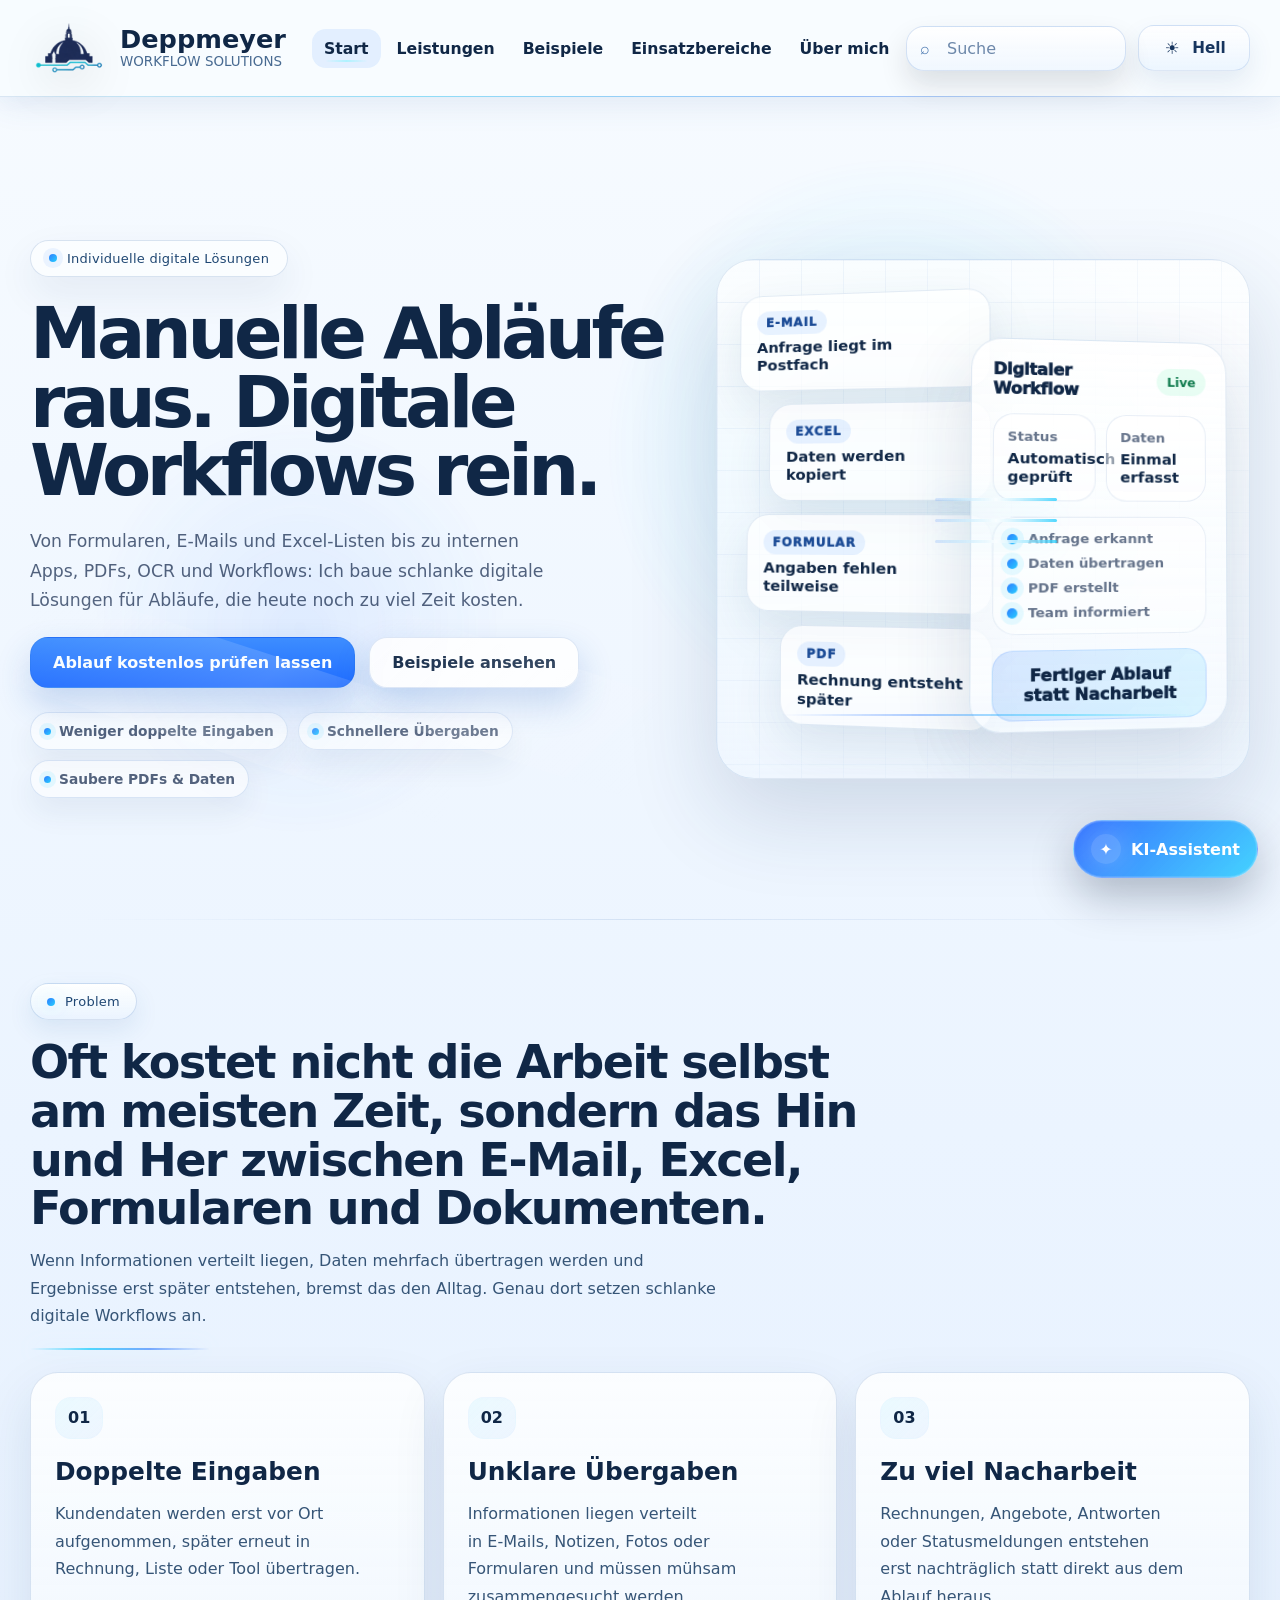
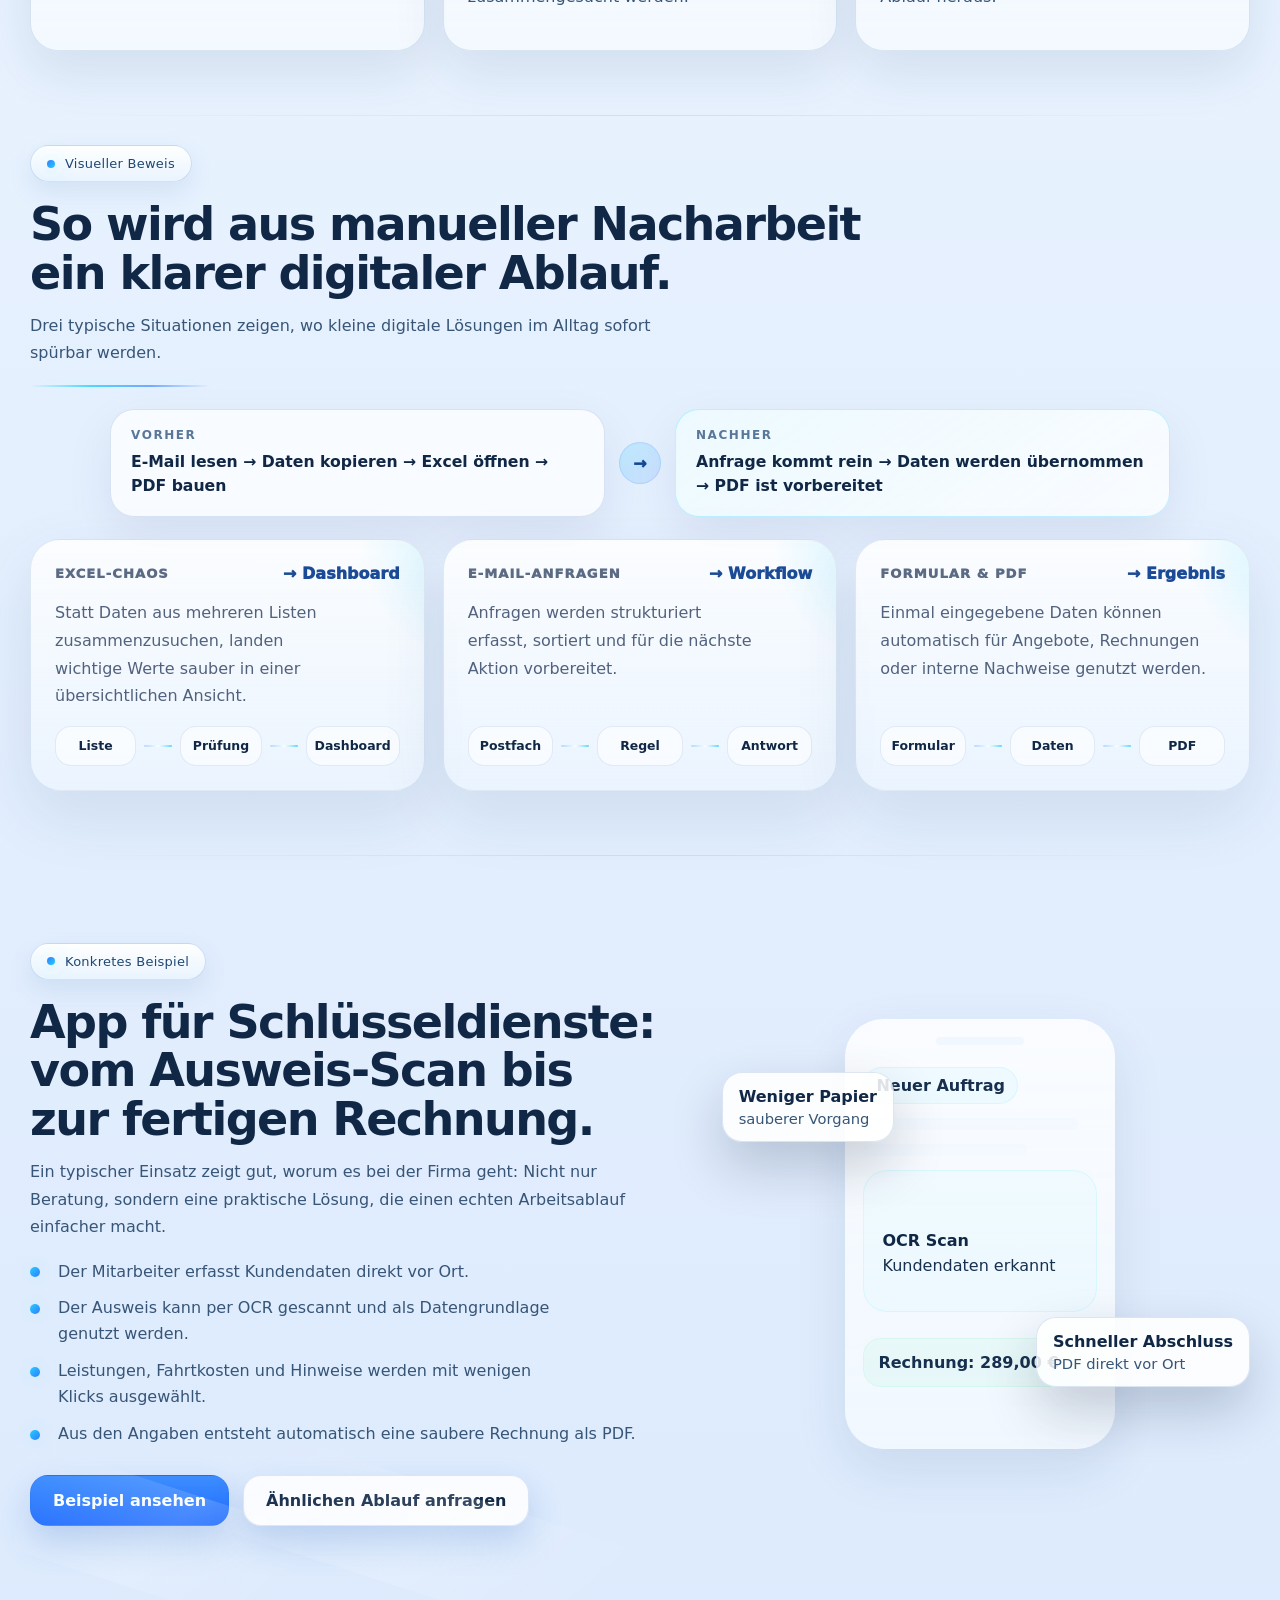
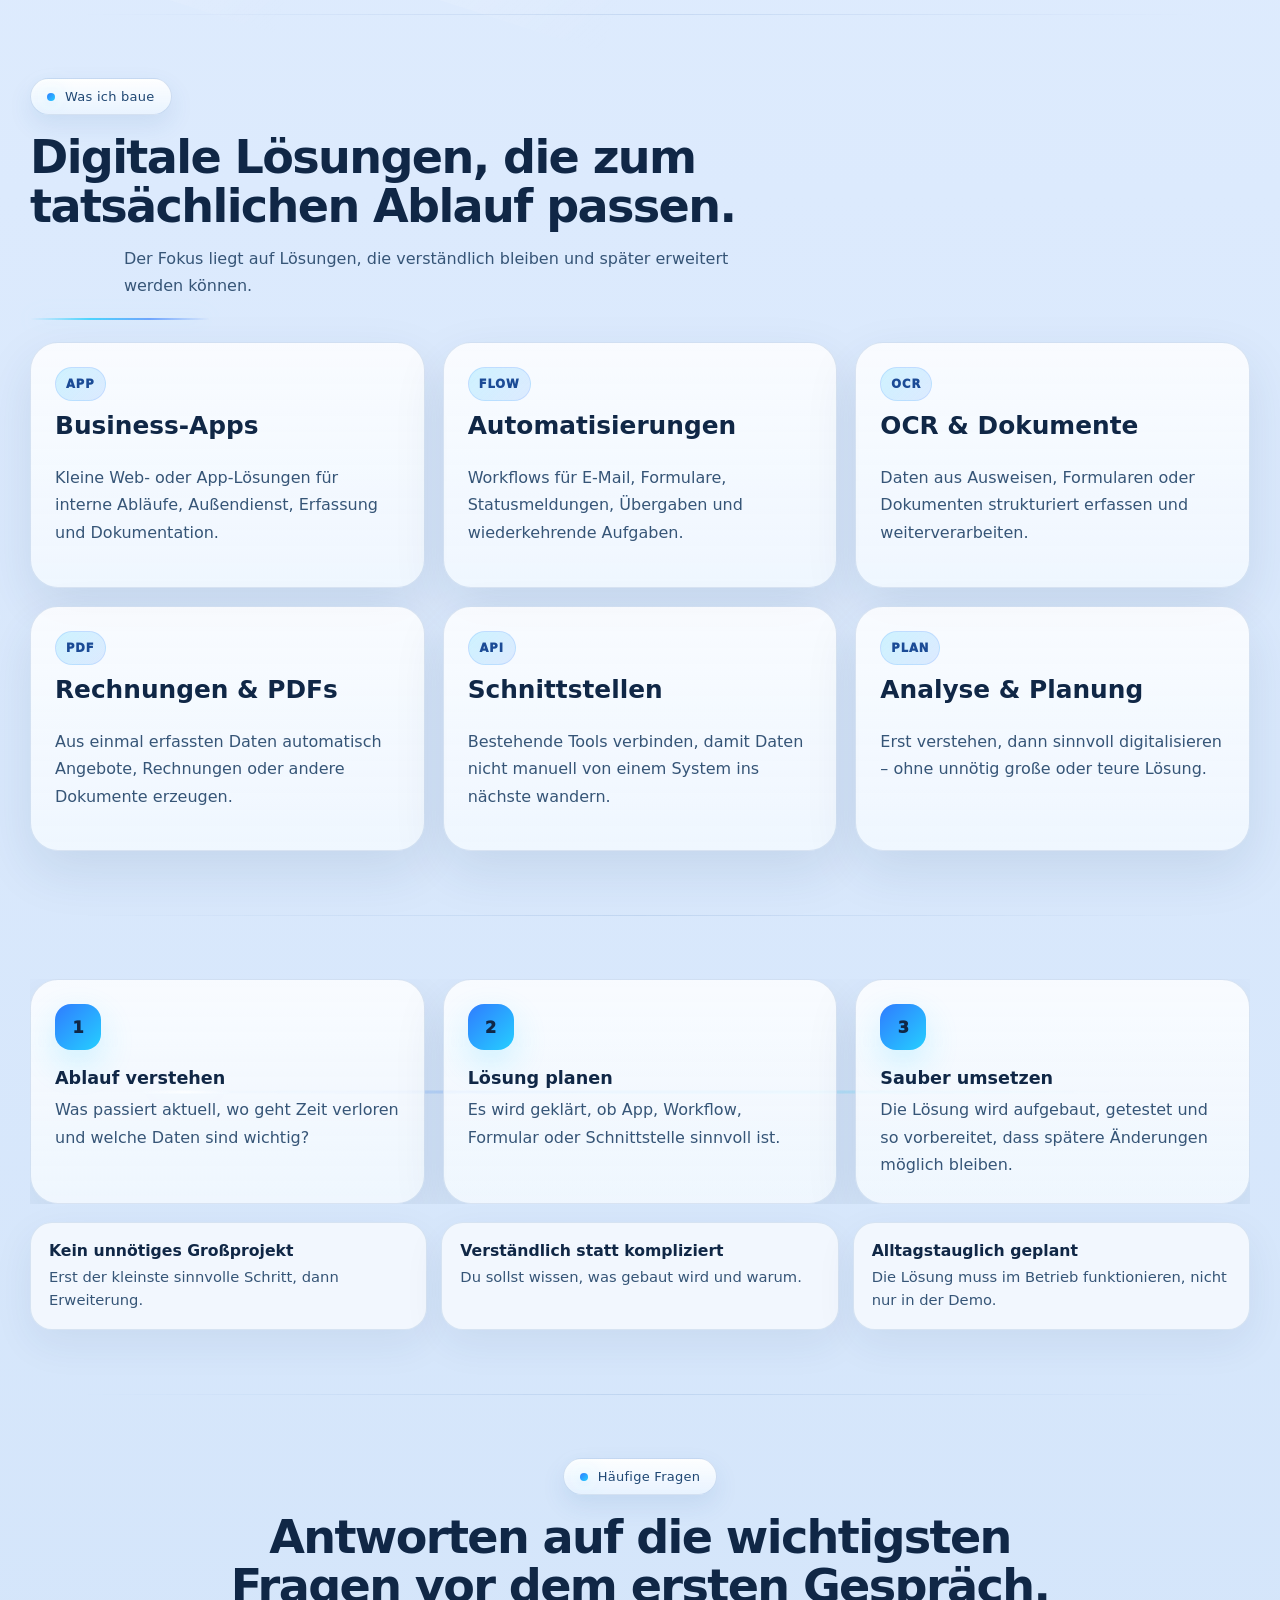
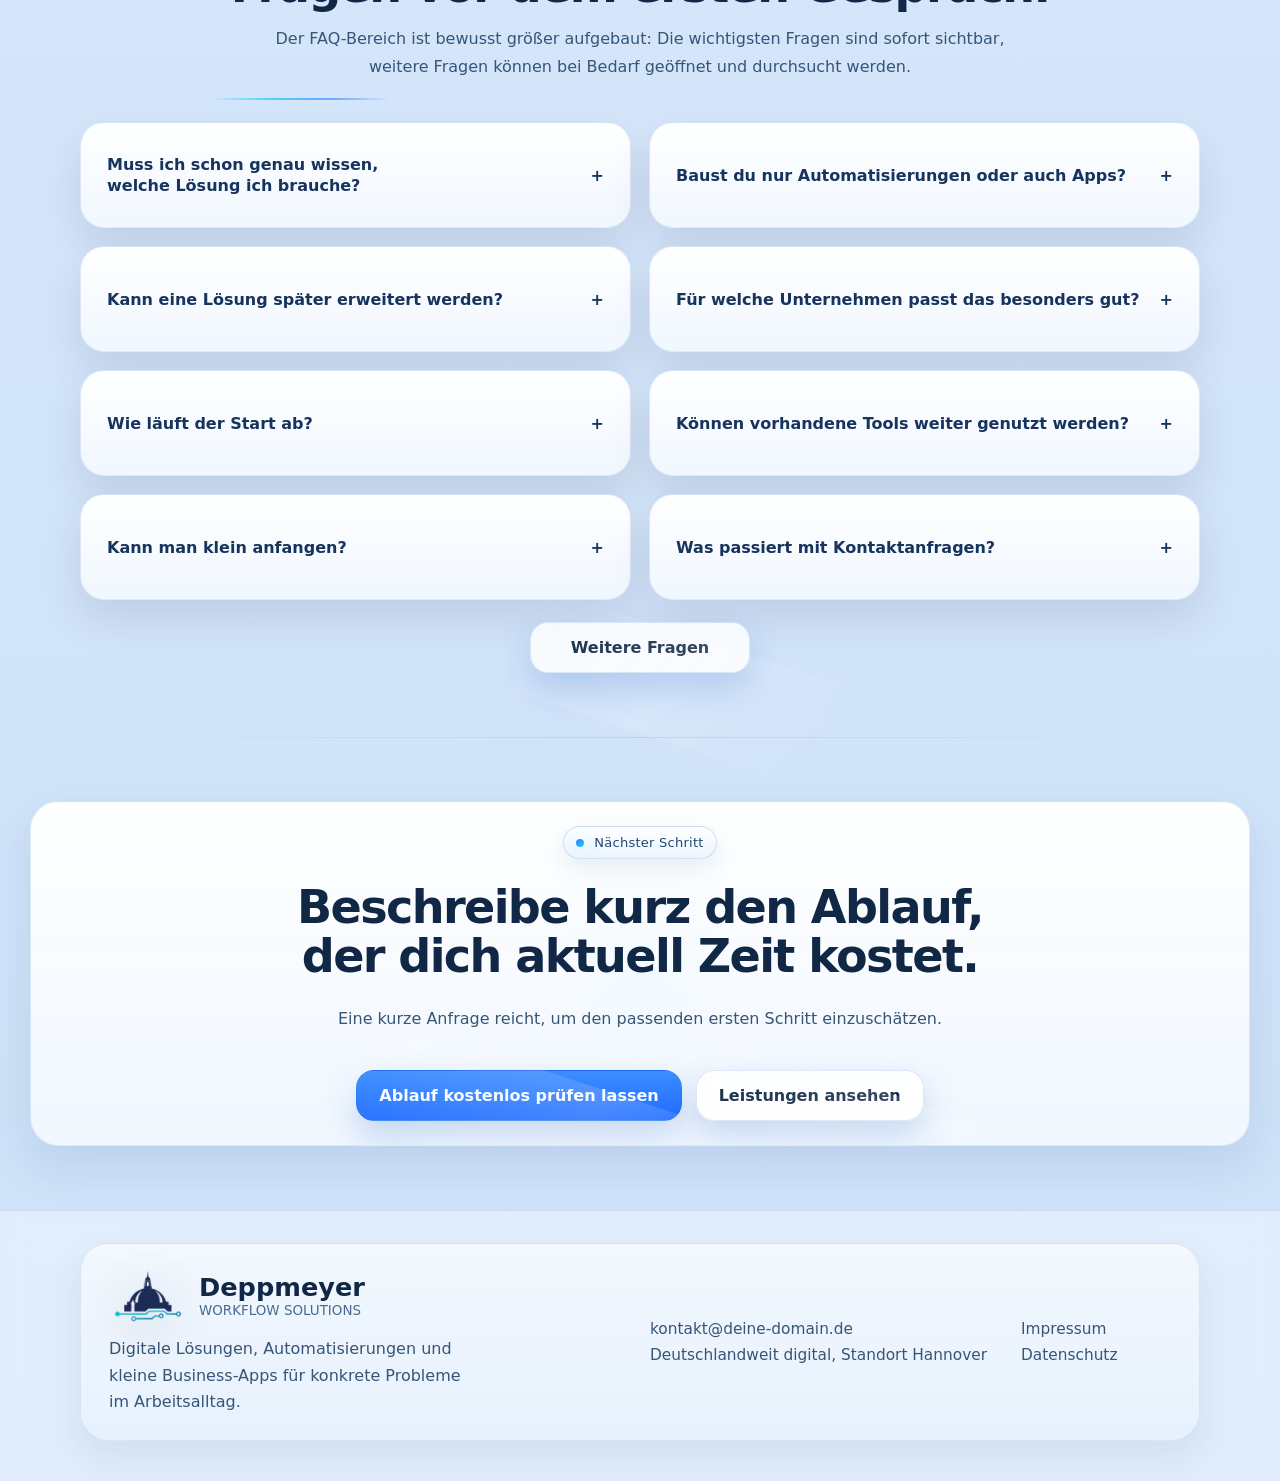
==== commit 1320e8a2: "Add files via upload" ====
--- a/index.html
+++ b/index.html
@@ -138,37 +138,7 @@
 <p>Einmal eingegebene Daten können automatisch für Angebote, Rechnungen oder interne Nachweise genutzt werden.</p>
 <div class="proof-mini-flow" aria-hidden="true"><span>Formular</span><i></i><span>Daten</span><i></i><span>PDF</span></div>
 </article>
-</div>
-<div class="solution-finder-panel" data-solution-finder>
-<div class="solution-finder-copy">
-<span class="eyebrow">Lösungsfinder</span>
-<h3>Was kostet dich aktuell am meisten Zeit?</h3>
-<p>Wähle einen Bereich aus und du siehst sofort, welche digitale Richtung meistens sinnvoll ist.</p>
-</div>
-<div class="solution-finder-options" role="list" aria-label="Typische Problemfelder">
-<button class="solution-finder-chip is-active" data-finder-key="excel" type="button">Excel-Listen</button>
-<button class="solution-finder-chip" data-finder-key="email" type="button">E-Mails</button>
-<button class="solution-finder-chip" data-finder-key="forms" type="button">Formulare</button>
-<button class="solution-finder-chip" data-finder-key="pdf" type="button">PDFs/Rechnungen</button>
-<button class="solution-finder-chip" data-finder-key="web" type="button">Webseite</button>
-<button class="solution-finder-chip" data-finder-key="internal" type="button">Interne Abläufe</button>
-</div>
-<article class="solution-finder-result" data-finder-result>
-<div class="solution-finder-dashboard" aria-hidden="true"><span></span><span></span><span></span></div>
-<div>
-<span class="mini-label" data-finder-label>Excel-Listen</span>
-<h3 data-finder-title>Excel-Chaos wird zum Dashboard.</h3>
-<p data-finder-copy>Wichtige Daten werden nicht mehr aus mehreren Listen zusammengesucht, sondern sauber erfasst, geprüft und übersichtlich angezeigt.</p>
-<ul data-finder-bullets>
-<li>Daten einmal erfassen</li>
-<li>Regeln automatisch prüfen</li>
-<li>Ergebnis als Übersicht nutzen</li>
-</ul>
-<a class="text-link" data-finder-link href="leistungen.html#apps">Passende Leistung ansehen</a>
-</div>
-</article>
-</div>
-</div>
+</div></div>
 </section>
 
 <section class="section solution-feature-section">
@@ -314,8 +284,6 @@
 </div>
 </section>
 
-<section class="section guided-section anchor-offset" id="workflow-check"><div class="container"><div class="section-head reveal section-head-compact workflow-check-head section-head-centered compact-center"><span class="eyebrow">Schnellcheck</span><h2>Welcher digitale Ansatz lohnt sich als erster Schritt?</h2><p>Der Schnellcheck zeigt in wenigen Antworten, ob eher eine App, ein Workflow, ein Dokumentenprozess oder eine interne Automatisierung sinnvoll ist.</p></div><div class="workflow-check-intro reveal"><div class="mini-label">Schnellcheck</div><h3>In wenigen Antworten zur ersten sinnvollen Richtung.</h3><p>Die Auswertung ist keine feste Beratung, aber ein guter Einstieg für die spätere Anfrage.</p><div class="btn-row workflow-check-toggle-row"><button class="btn ghost" data-workflow-check-toggle="" type="button">Schnellcheck öffnen</button></div></div><div class="workflow-check-shell reveal workflow-check-shell--sequential" data-workflow-check="" hidden=""><form class="workflow-check-form" data-workflow-check-form=""><div class="workflow-check-progress"><span class="workflow-check-progress-label" data-workflow-check-progress=""></span></div><div class="workflow-check-grid"><fieldset class="workflow-question-card" data-step-index="1"><legend class="workflow-question-title">Wo entsteht aktuell am häufigsten manueller Aufwand?</legend><div class="workflow-option-grid"><label class="workflow-option"><input data-score="2" name="q1" required="" type="radio" value="email"/><span>Bei E-Mails und im Postfach</span></label><label class="workflow-option"><input data-score="2" name="q1" required="" type="radio" value="termine"/><span>Bei Terminen und Rückmeldungen</span></label><label class="workflow-option"><input data-score="2" name="q1" required="" type="radio" value="dokumente"/><span>Bei Dokumenten und Angeboten</span></label><label class="workflow-option"><input data-score="2" name="q1" required="" type="radio" value="intern"/><span>Bei internen Übergaben</span></label><label class="workflow-option"><input data-score="2" name="q1" required="" type="radio" value="mix"/><span>An mehreren Stellen gleichzeitig</span></label></div></fieldset><fieldset class="workflow-question-card" data-step-index="2" hidden=""><legend class="workflow-question-title">Wie oft tritt dieser Ablauf auf?</legend><div class="workflow-option-grid"><label class="workflow-option"><input data-score="3" name="q2" required="" type="radio" value="mix"/><span>Mehrmals täglich</span></label><label class="workflow-option"><input data-score="2" name="q2" required="" type="radio" value="mix"/><span>Täglich</span></label><label class="workflow-option"><input data-score="1" name="q2" required="" type="radio" value="mix"/><span>Mehrmals pro Woche</span></label><label class="workflow-option"><input data-score="0" name="q2" required="" type="radio" value="mix"/><span>Eher unregelmäßig</span></label></div></fieldset><fieldset class="workflow-question-card" data-step-index="3" hidden=""><legend class="workflow-question-title">Was kostet dabei am meisten Zeit?</legend><div class="workflow-option-grid"><label class="workflow-option"><input data-score="2" name="q3" required="" type="radio" value="email"/><span>Manuelles Sortieren und Weiterleiten</span></label><label class="workflow-option"><input data-score="2" name="q3" required="" type="radio" value="termine"/><span>Terminabstimmung und Rückmeldungen</span></label><label class="workflow-option"><input data-score="2" name="q3" required="" type="radio" value="dokumente"/><span>Doppelte Dateneingabe oder Angebotsdaten</span></label><label class="workflow-option"><input data-score="2" name="q3" required="" type="radio" value="intern"/><span>Nachfassen und Statuspflege</span></label><label class="workflow-option"><input data-score="2" name="q3" required="" type="radio" value="mix"/><span>Mehrere dieser Punkte gleichzeitig</span></label></div></fieldset><fieldset class="workflow-question-card" data-step-index="4" hidden=""><legend class="workflow-question-title">Wie kommen Informationen meistens ins Unternehmen?</legend><div class="workflow-option-grid"><label class="workflow-option"><input data-score="2" name="q4" required="" type="radio" value="email"/><span>Per E-Mail oder über ein Postfach</span></label><label class="workflow-option"><input data-score="2" name="q4" required="" type="radio" value="formular"/><span>Über Formulare oder Webanfragen</span></label><label class="workflow-option"><input data-score="1" name="q4" required="" type="radio" value="termine"/><span>Über Kontaktanfragen mit Terminwunsch</span></label><label class="workflow-option"><input data-score="2" name="q4" required="" type="radio" value="mix"/><span>Über mehrere Kanäle gleichzeitig</span></label></div></fieldset><fieldset class="workflow-question-card" data-step-index="5" hidden=""><legend class="workflow-question-title">Wie klar sind Zuständigkeiten aktuell geregelt?</legend><div class="workflow-option-grid"><label class="workflow-option"><input data-score="0" name="q5" required="" type="radio" value="intern"/><span>Sehr klar</span></label><label class="workflow-option"><input data-score="1" name="q5" required="" type="radio" value="intern"/><span>Meistens klar</span></label><label class="workflow-option"><input data-score="2" name="q5" required="" type="radio" value="intern"/><span>Teilweise unklar</span></label><label class="workflow-option"><input data-score="3" name="q5" required="" type="radio" value="intern"/><span>Oft unklar</span></label><label class="workflow-option"><input data-score="3" name="q5" required="" type="radio" value="intern"/><span>Stark personenabhängig</span></label></div></fieldset><fieldset class="workflow-question-card" data-step-index="6" hidden=""><legend class="workflow-question-title">Wie werden Termine oder Rückmeldungen aktuell organisiert?</legend><div class="workflow-option-grid"><label class="workflow-option"><input data-score="3" name="q6" required="" type="radio" value="termine"/><span>Manuell per E-Mail oder Telefon</span></label><label class="workflow-option"><input data-score="2" name="q6" required="" type="radio" value="termine"/><span>Teils digital, teils manuell</span></label><label class="workflow-option"><input data-score="1" name="q6" required="" type="radio" value="termine"/><span>Schon mit einem Tool, aber unübersichtlich</span></label><label class="workflow-option"><input data-score="0" name="q6" required="" type="radio" value="termine"/><span>Spielt kaum eine Rolle</span></label></div></fieldset><fieldset class="workflow-question-card" data-step-index="7" hidden=""><legend class="workflow-question-title">Wie werden Dokumente, Anhänge oder Angebote aktuell vorbereitet?</legend><div class="workflow-option-grid"><label class="workflow-option"><input data-score="3" name="q7" required="" type="radio" value="dokumente"/><span>Vieles wird manuell gesammelt und übertragen</span></label><label class="workflow-option"><input data-score="2" name="q7" required="" type="radio" value="dokumente"/><span>Es gibt Vorlagen, aber keinen sauberen Ablauf</span></label><label class="workflow-option"><input data-score="1" name="q7" required="" type="radio" value="dokumente"/><span>Teilweise bereits strukturiert</span></label><label class="workflow-option"><input data-score="0" name="q7" required="" type="radio" value="dokumente"/><span>Das läuft schon gut</span></label></div></fieldset><fieldset class="workflow-question-card" data-step-index="8" hidden=""><legend class="workflow-question-title">Gibt es wiederkehrende Standardantworten oder ähnliche Kundenfragen?</legend><div class="workflow-option-grid"><label class="workflow-option"><input data-score="3" name="q8" required="" type="radio" value="email"/><span>Ja, sehr häufig</span></label><label class="workflow-option"><input data-score="2" name="q8" required="" type="radio" value="email"/><span>Ja, regelmäßig</span></label><label class="workflow-option"><input data-score="1" name="q8" required="" type="radio" value="email"/><span>Gelegentlich</span></label><label class="workflow-option"><input data-score="0" name="q8" required="" type="radio" value="email"/><span>Kaum oder nie</span></label></div></fieldset><fieldset class="workflow-question-card" data-step-index="9" hidden=""><legend class="workflow-question-title">Wie wichtig wäre eine schnellere erste Reaktion auf Anfragen?</legend><div class="workflow-option-grid"><label class="workflow-option"><input data-score="3" name="q9" required="" type="radio" value="email"/><span>Sehr wichtig</span></label><label class="workflow-option"><input data-score="2" name="q9" required="" type="radio" value="email"/><span>Wichtig</span></label><label class="workflow-option"><input data-score="1" name="q9" required="" type="radio" value="email"/><span>Eher hilfreich</span></label><label class="workflow-option"><input data-score="0" name="q9" required="" type="radio" value="email"/><span>Nicht entscheidend</span></label></div></fieldset><fieldset class="workflow-question-card" data-step-index="10" hidden=""><legend class="workflow-question-title">Womit würde eine Verbesserung im Alltag am meisten helfen?</legend><div class="workflow-option-grid"><label class="workflow-option"><input data-score="2" name="q10" required="" type="radio" value="email"/><span>Weniger manuelle Arbeit im Postfach</span></label><label class="workflow-option"><input data-score="2" name="q10" required="" type="radio" value="termine"/><span>Schnellere Termin- und Rückmeldeprozesse</span></label><label class="workflow-option"><input data-score="2" name="q10" required="" type="radio" value="dokumente"/><span>Sauber vorbereitete Angebote und Dokumente</span></label><label class="workflow-option"><input data-score="2" name="q10" required="" type="radio" value="intern"/><span>Klarere Zuständigkeiten und Übergaben</span></label><label class="workflow-option"><input data-score="3" name="q10" required="" type="radio" value="mix"/><span>Eine Kombination mehrerer kleiner Workflows</span></label></div></fieldset></div><div class="workflow-check-actions"><p class="workflow-check-note">Die Auswertung dient als erste Orientierung und kann auf Wunsch direkt in die Anfrage übernommen werden.</p><div class="btn-row"><button class="btn ghost" data-workflow-check-prev="" hidden="" type="button">Zurück</button><button class="btn" data-workflow-check-next="" type="button">Weiter</button><button class="btn" data-workflow-check-evaluate="" hidden="" type="button">Ergebnis anzeigen</button><button class="btn ghost" type="reset">Zurücksetzen</button></div></div></form><div class="workflow-check-result" data-workflow-check-result="" hidden=""><div class="mini-label">Auswertung</div><h3 data-workflow-check-title=""></h3><p data-workflow-check-copy=""></p><ul class="workflow-check-bullets" data-workflow-check-bullets=""></ul><div class="btn-row"><a class="btn" data-workflow-check-contact-link="" href="kontakt.html">Ergebnis in Anfrage übernehmen</a><a class="btn ghost" data-workflow-check-example-link="" href="beispiele.html">Passende Beispiele ansehen</a></div></div></div></div></section>
-
 <section class="section section-tight">
 <div class="container reveal">
 <div class="cta-panel solution-final-cta">
--- a/css/styles.css
+++ b/css/styles.css
@@ -6638,43 +6638,6 @@
   max-width:70ch;
   margin:0 auto;
 }
-body[data-page="beispiele.html"] .flow-demo-meta{
-  width:100%;
-  max-width:820px;
-  margin:0 auto;
-  display:grid;
-  grid-template-columns:repeat(3,minmax(0,1fr));
-  gap:14px;
-}
-body[data-page="beispiele.html"] .flow-demo-meta-item{
-  display:flex;
-  align-items:center;
-  justify-content:space-between;
-  gap:14px;
-  padding:14px 18px;
-  border-radius:18px;
-  border:1px solid rgba(96,142,205,.18);
-  background:linear-gradient(180deg, rgba(255,255,255,.84), rgba(244,249,255,.78));
-  box-shadow:0 14px 28px rgba(24,56,102,.08);
-}
-body[data-page="beispiele.html"] .flow-demo-meta-item span{
-  font-size:.8rem;
-  font-weight:800;
-  letter-spacing:.12em;
-  text-transform:uppercase;
-  color:var(--heading);
-}
-body[data-page="beispiele.html"] .flow-demo-meta-item strong{
-  font-size:1rem;
-  font-weight:700;
-  text-align:right;
-  color:var(--muted);
-}
-body[data-theme="dark"][data-page="beispiele.html"] .flow-demo-meta-item{
-  background:linear-gradient(180deg, rgba(255,255,255,.10), rgba(255,255,255,.05));
-  border-color:rgba(205,221,255,.14);
-  box-shadow:0 18px 36px rgba(2,7,18,.24);
-}
 body[data-page="beispiele.html"] .flow-demo-dashboard{
   width:100%;
   max-width:980px;
@@ -7035,13 +6998,6 @@
   body[data-page="beispiele.html"] .flow-demo-card{
     padding:16px;
     border-radius:28px;
-  }
-  body[data-page="beispiele.html"] .flow-demo-meta{
-    grid-template-columns:1fr;
-    gap:10px;
-  }
-  body[data-page="beispiele.html"] .flow-demo-meta-item{
-    padding:12px 14px;
   }
   body[data-page="beispiele.html"] .flow-demo-dashboard:not(.workflow-running):not(.workflow-complete),
   body[data-page="beispiele.html"] .flow-demo-dashboard.workflow-running,
@@ -8234,6 +8190,9 @@
 .chat-assistant-panel{
   pointer-events:auto;
 }
+.chat-assistant-panel[hidden]{
+  display:none !important;
+}
 .chat-assistant-toggle{
   display:inline-flex;
   align-items:center;
@@ -8400,6 +8359,47 @@
   line-height:1.5;
   white-space:pre-wrap;
 }
+.chat-link-cards{
+  display:grid;
+  gap:7px;
+  margin-top:6px;
+}
+.chat-link-card{
+  display:flex;
+  align-items:center;
+  justify-content:space-between;
+  gap:10px;
+  min-height:38px;
+  padding:9px 11px;
+  border-radius:13px;
+  border:1px solid rgba(47,124,255,.18);
+  background:rgba(255,255,255,.76);
+  color:#17428a;
+  font-weight:850;
+  font-size:.86rem;
+  line-height:1.2;
+  text-decoration:none;
+  box-shadow:0 10px 22px rgba(13,43,92,.08);
+  transition:transform var(--transition), border-color var(--transition), background var(--transition), box-shadow var(--transition);
+}
+.chat-link-card:hover{
+  transform:translateY(-1px);
+  border-color:rgba(47,124,255,.34);
+  background:#fff;
+  box-shadow:0 14px 30px rgba(13,43,92,.12);
+}
+.chat-message--user .chat-link-card{
+  color:#fff;
+  border-color:rgba(255,255,255,.24);
+  background:rgba(255,255,255,.13);
+  box-shadow:none;
+}
+body[data-theme="dark"] .chat-link-card{
+  color:#dfeeff;
+  background:rgba(255,255,255,.07);
+  border-color:rgba(220,234,255,.14);
+  box-shadow:none;
+}
 .chat-message-link{
   color:#17428a;
   font-weight:850;
@@ -8528,6 +8528,7 @@
 .chat-assistant-close:focus-visible,
 .chat-contact-link:focus-visible,
 .chat-message-link:focus-visible,
+.chat-link-card:focus-visible,
 .chat-assistant-form textarea:focus-visible,
 .chat-assistant .btn:focus-visible{
   outline:3px solid rgba(37,207,255,.55);
@@ -8577,3 +8578,283 @@
     transition:none !important;
   }
 }
+
+/* v021 - kompakte Conversion- und Assistenten-Verbesserungen */
+.before-after-strip{
+  display:grid;
+  grid-template-columns:minmax(0,1fr) auto minmax(0,1fr);
+  align-items:stretch;
+  gap:14px;
+  margin:0 auto 22px;
+  max-width:1060px;
+}
+.before-after-card{
+  position:relative;
+  overflow:hidden;
+  border-radius:24px;
+  padding:18px 20px;
+  border:1px solid rgba(102,143,194,.22);
+  background:rgba(255,255,255,.72);
+  box-shadow:0 18px 48px rgba(24,56,102,.08);
+}
+.before-after-card span{
+  display:block;
+  margin-bottom:8px;
+  font-size:.75rem;
+  font-weight:900;
+  letter-spacing:.13em;
+  text-transform:uppercase;
+  color:var(--muted-2);
+}
+.before-after-card strong{
+  display:block;
+  color:var(--heading);
+  font-size:.98rem;
+  line-height:1.55;
+}
+.before-after-card--after{
+  background:linear-gradient(145deg,rgba(237,250,255,.92),rgba(255,255,255,.78));
+  border-color:rgba(37,207,255,.26);
+}
+.before-after-arrow{
+  align-self:center;
+  display:grid;
+  place-items:center;
+  width:42px;
+  height:42px;
+  border-radius:999px;
+  color:#124994;
+  font-weight:950;
+  background:linear-gradient(135deg,rgba(37,207,255,.2),rgba(47,124,255,.14));
+  border:1px solid rgba(47,124,255,.16);
+}
+.solution-finder-panel{
+  display:grid;
+  grid-template-columns:minmax(230px,.74fr) minmax(280px,1fr) minmax(300px,1.08fr);
+  gap:18px;
+  align-items:stretch;
+  margin:24px auto 0;
+  max-width:1120px;
+  padding:22px;
+  border-radius:32px;
+  border:1px solid rgba(102,143,194,.22);
+  background:linear-gradient(145deg,rgba(255,255,255,.82),rgba(237,247,255,.72));
+  box-shadow:0 24px 68px rgba(24,56,102,.11);
+}
+.solution-finder-copy h3,
+.solution-finder-result h3,
+.contact-configurator h3{
+  margin:4px 0 8px;
+  color:var(--heading);
+  font-size:clamp(1.25rem,2.4vw,1.75rem);
+  letter-spacing:-.025em;
+}
+.solution-finder-copy p,
+.contact-configurator p{
+  margin:0;
+  color:var(--muted);
+  line-height:1.7;
+}
+.solution-finder-options{
+  display:flex;
+  flex-wrap:wrap;
+  align-content:flex-start;
+  gap:10px;
+}
+.solution-finder-chip,
+.contact-config-chip{
+  appearance:none;
+  cursor:pointer;
+  border:1px solid rgba(102,143,194,.24);
+  border-radius:999px;
+  padding:10px 14px;
+  color:var(--heading);
+  background:rgba(255,255,255,.72);
+  font-weight:850;
+  box-shadow:0 10px 26px rgba(24,56,102,.06);
+  transition:transform .18s ease,border-color .18s ease,background .18s ease,box-shadow .18s ease;
+}
+.solution-finder-chip:hover,
+.contact-config-chip:hover,
+.solution-finder-chip.is-active,
+.contact-config-chip.is-active{
+  transform:translateY(-2px);
+  border-color:rgba(37,207,255,.5);
+  background:linear-gradient(135deg,rgba(37,207,255,.16),rgba(47,124,255,.1));
+  box-shadow:0 16px 34px rgba(37,207,255,.12);
+}
+.solution-finder-result{
+  display:grid;
+  grid-template-columns:84px minmax(0,1fr);
+  gap:16px;
+  padding:18px;
+  border-radius:26px;
+  border:1px solid rgba(47,124,255,.16);
+  background:rgba(255,255,255,.7);
+}
+.solution-finder-result p{margin:0 0 12px;color:var(--muted);line-height:1.65}
+.solution-finder-result ul{display:grid;gap:8px;margin:0 0 14px;padding:0;list-style:none}
+.solution-finder-result li{position:relative;padding-left:18px;color:var(--text);font-size:.94rem}
+.solution-finder-result li::before{content:"";position:absolute;left:0;top:.62em;width:7px;height:7px;border-radius:999px;background:#25cfff;box-shadow:0 0 16px rgba(37,207,255,.55)}
+.solution-finder-dashboard{
+  display:grid;
+  gap:8px;
+  align-content:center;
+  padding:13px;
+  border-radius:20px;
+  background:linear-gradient(180deg,rgba(239,248,255,.94),rgba(255,255,255,.72));
+  border:1px solid rgba(102,143,194,.18);
+}
+.solution-finder-dashboard span{
+  display:block;
+  height:12px;
+  border-radius:999px;
+  background:linear-gradient(90deg,rgba(37,207,255,.75),rgba(47,124,255,.34));
+}
+.solution-finder-dashboard span:nth-child(2){width:72%}
+.solution-finder-dashboard span:nth-child(3){width:48%}
+.trust-method-strip{
+  display:grid;
+  grid-template-columns:repeat(3,minmax(0,1fr));
+  gap:14px;
+  margin-top:18px;
+}
+.trust-method-strip div{
+  padding:18px;
+  border-radius:22px;
+  background:rgba(255,255,255,.68);
+  border:1px solid rgba(102,143,194,.2);
+  box-shadow:0 14px 40px rgba(24,56,102,.07);
+}
+.trust-method-strip strong{display:block;color:var(--heading);margin-bottom:6px;font-size:.98rem}
+.trust-method-strip span{display:block;color:var(--muted);font-size:.92rem;line-height:1.55}
+.contact-configurator{
+  display:grid;
+  gap:16px;
+  margin-bottom:22px;
+  padding:22px;
+  border-radius:28px;
+  border:1px solid rgba(102,143,194,.22);
+  background:linear-gradient(145deg,rgba(255,255,255,.82),rgba(237,247,255,.68));
+  box-shadow:0 18px 50px rgba(24,56,102,.09);
+}
+.contact-configurator-options{display:flex;flex-wrap:wrap;gap:10px}
+.contact-configurator textarea{
+  width:100%;
+  min-height:96px;
+  resize:vertical;
+  border-radius:18px;
+  border:1px solid rgba(102,143,194,.28);
+  background:rgba(255,255,255,.76);
+  color:var(--text);
+  padding:14px 16px;
+  font:inherit;
+  line-height:1.55;
+  outline:0;
+}
+.contact-configurator textarea:focus{
+  border-color:rgba(37,207,255,.58);
+  box-shadow:0 0 0 4px rgba(37,207,255,.12);
+}
+.case-snapshot{
+  display:grid;
+  gap:8px;
+  margin-top:16px;
+}
+.case-snapshot span{
+  display:flex;
+  justify-content:space-between;
+  gap:10px;
+  padding:8px 10px;
+  border-radius:14px;
+  background:rgba(255,255,255,.66);
+  border:1px solid rgba(102,143,194,.16);
+  color:var(--muted);
+  font-size:.86rem;
+}
+.case-snapshot strong{
+  color:var(--heading);
+  font-size:.78rem;
+  letter-spacing:.08em;
+  text-transform:uppercase;
+}
+.chat-assistant-kicker{color:#2f7cff}
+.chat-message p{font-size:.94rem;line-height:1.58}
+.chat-link-cards{margin-top:12px}
+.chat-link-card{
+  gap:10px;
+  padding:10px 12px;
+  border-radius:14px;
+  background:linear-gradient(135deg,rgba(47,124,255,.08),rgba(37,207,255,.08));
+  border:1px solid rgba(47,124,255,.16);
+}
+body[data-theme="dark"] .before-after-card,
+body[data-theme="dark"] .solution-finder-panel,
+body[data-theme="dark"] .solution-finder-result,
+body[data-theme="dark"] .trust-method-strip div,
+body[data-theme="dark"] .contact-configurator,
+body[data-theme="dark"] .case-snapshot span{
+  background:linear-gradient(180deg,rgba(255,255,255,.08),rgba(255,255,255,.045));
+  border-color:rgba(222,235,255,.15);
+  box-shadow:0 24px 68px rgba(0,0,0,.18);
+}
+body[data-theme="dark"] .solution-finder-chip,
+body[data-theme="dark"] .contact-config-chip,
+body[data-theme="dark"] .contact-configurator textarea{
+  background:rgba(255,255,255,.06);
+  border-color:rgba(222,235,255,.16);
+  color:var(--text);
+}
+body[data-theme="dark"] .solution-finder-dashboard{
+  background:rgba(255,255,255,.06);
+  border-color:rgba(222,235,255,.14);
+}
+@media (max-width:980px){
+  .solution-finder-panel{grid-template-columns:1fr}
+  .trust-method-strip{grid-template-columns:1fr}
+}
+@media (max-width:720px){
+  .before-after-strip{grid-template-columns:1fr}
+  .before-after-arrow{margin:0 auto;transform:rotate(90deg)}
+  .solution-finder-panel{padding:16px;border-radius:24px}
+  .solution-finder-result{grid-template-columns:1fr}
+  .solution-finder-dashboard{display:none}
+  .contact-configurator{padding:16px;border-radius:22px}
+  .case-snapshot span{display:grid}
+}
+@media (prefers-reduced-motion:reduce){
+  .solution-finder-chip,
+  .contact-config-chip{transition:none!important}
+}
+
+
+/* v022: Beispiele-Kurzinfos nebeneinander, Startseite/Kontakt entschlackt */
+body[data-page="beispiele.html"] .case-snapshot{
+  width:min(100%, 760px) !important;
+  margin:18px auto 0 !important;
+  display:grid !important;
+  grid-template-columns:repeat(3,minmax(0,1fr)) !important;
+  gap:12px !important;
+}
+body[data-page="beispiele.html"] .case-snapshot span{
+  min-height:58px !important;
+  display:flex !important;
+  align-items:center !important;
+  justify-content:center !important;
+  flex-direction:column !important;
+  gap:4px !important;
+  padding:12px 14px !important;
+  text-align:center !important;
+}
+body[data-page="beispiele.html"] .case-snapshot strong{
+  display:block !important;
+}
+@media (max-width:760px){
+  body[data-page="beispiele.html"] .case-snapshot{
+    grid-template-columns:1fr !important;
+    max-width:420px !important;
+  }
+  body[data-page="beispiele.html"] .case-snapshot span{
+    min-height:auto !important;
+  }
+}
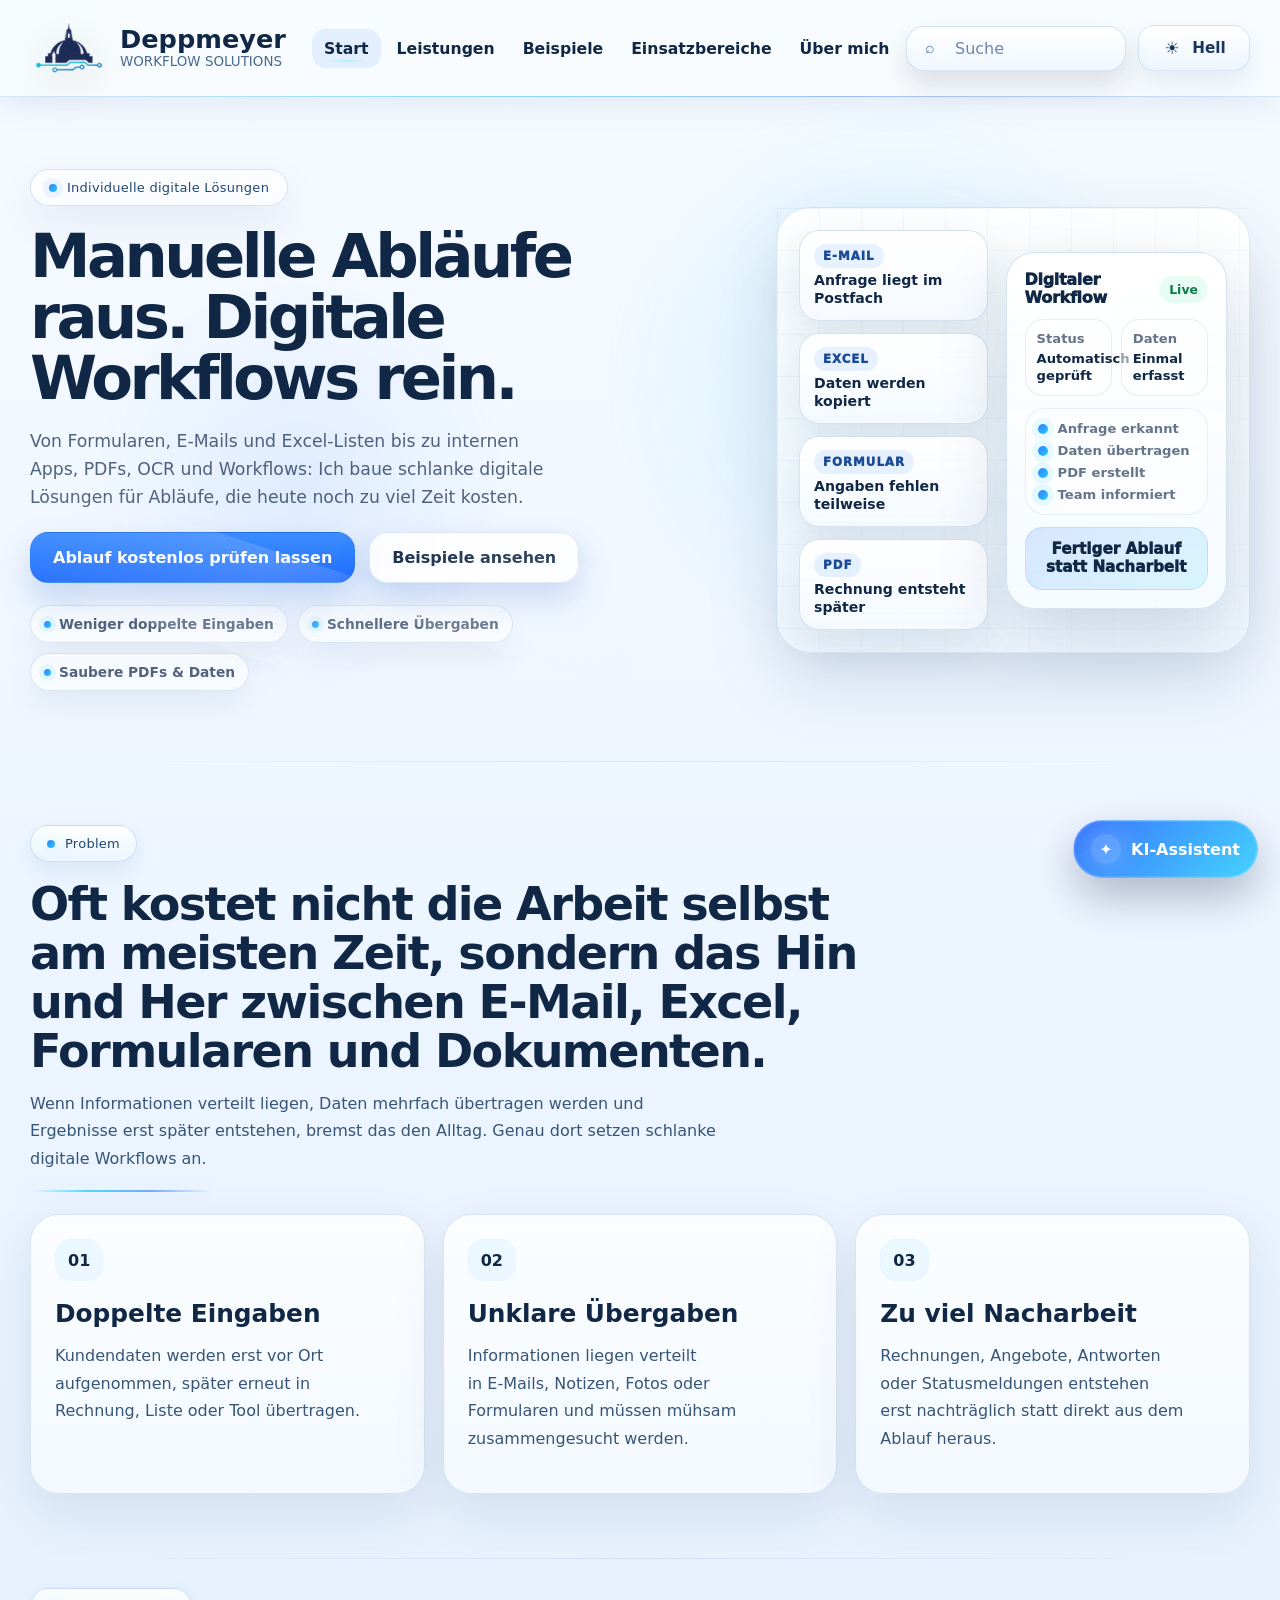
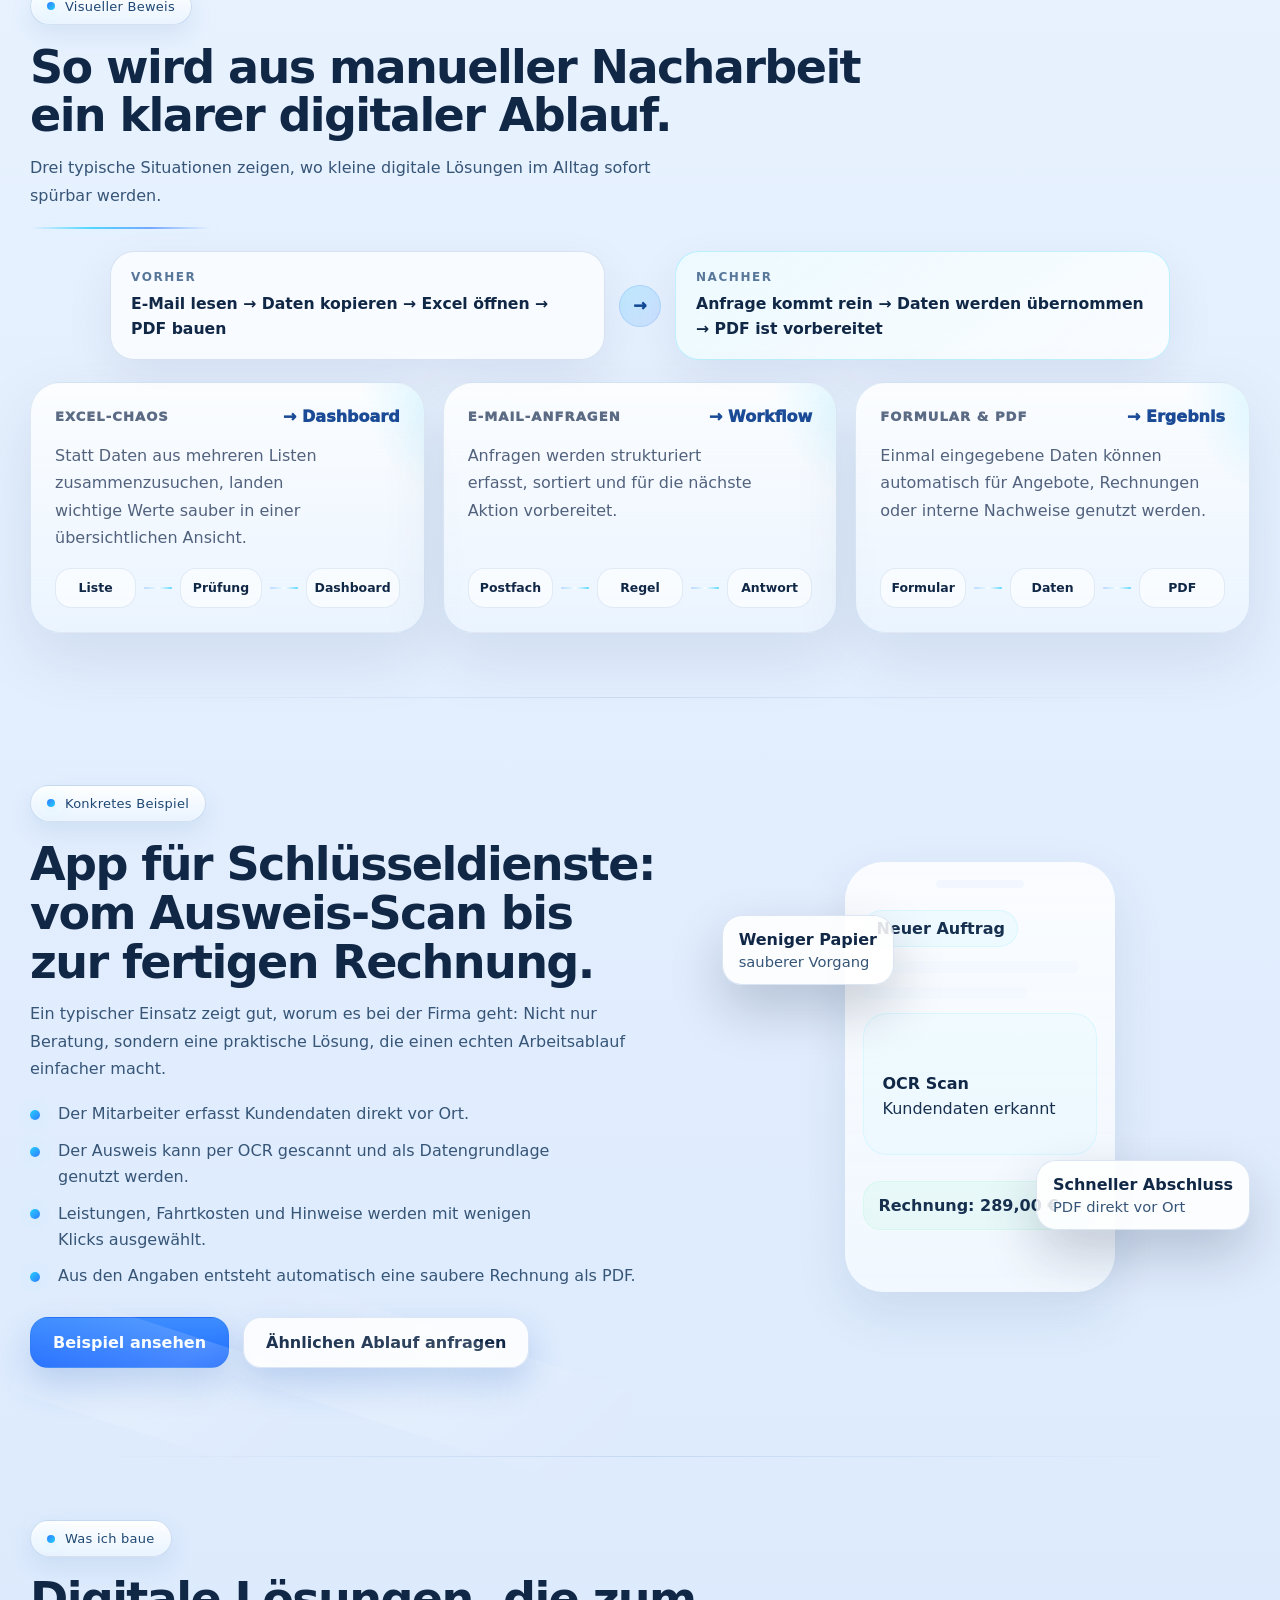
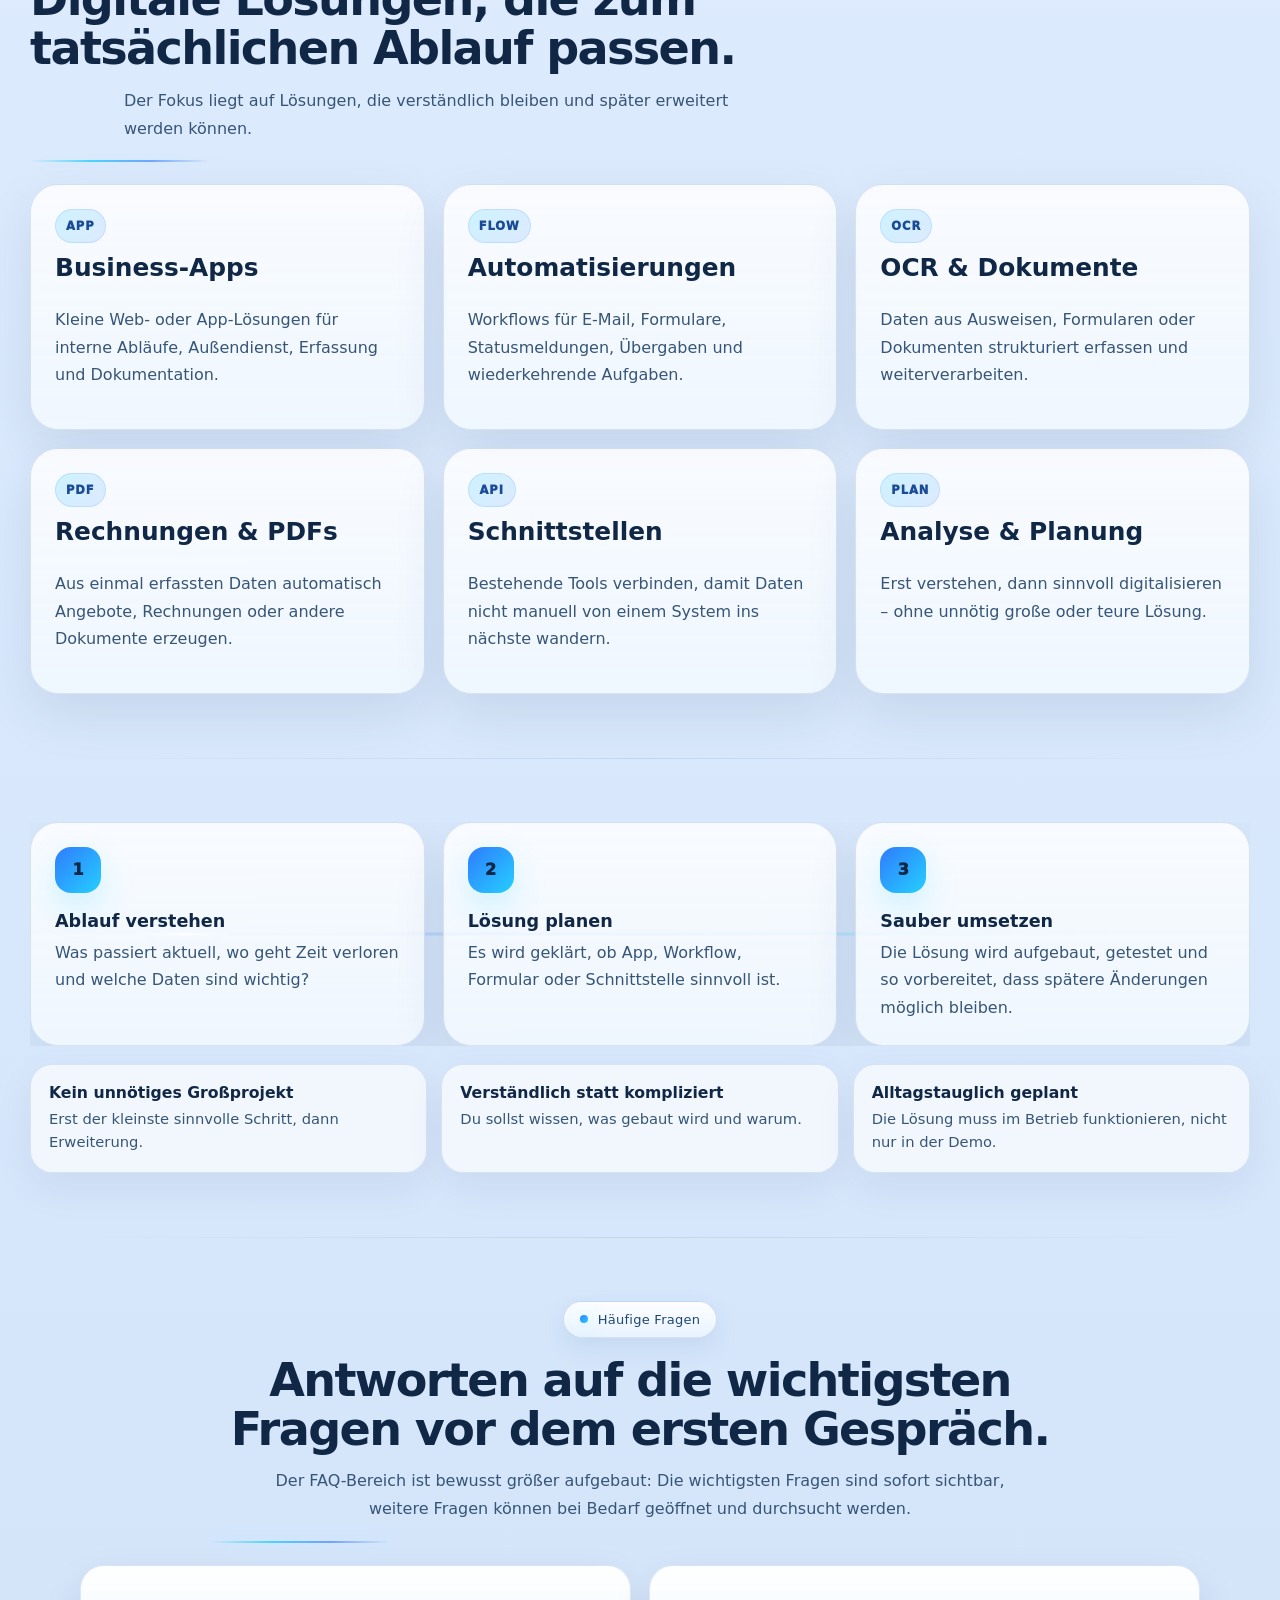
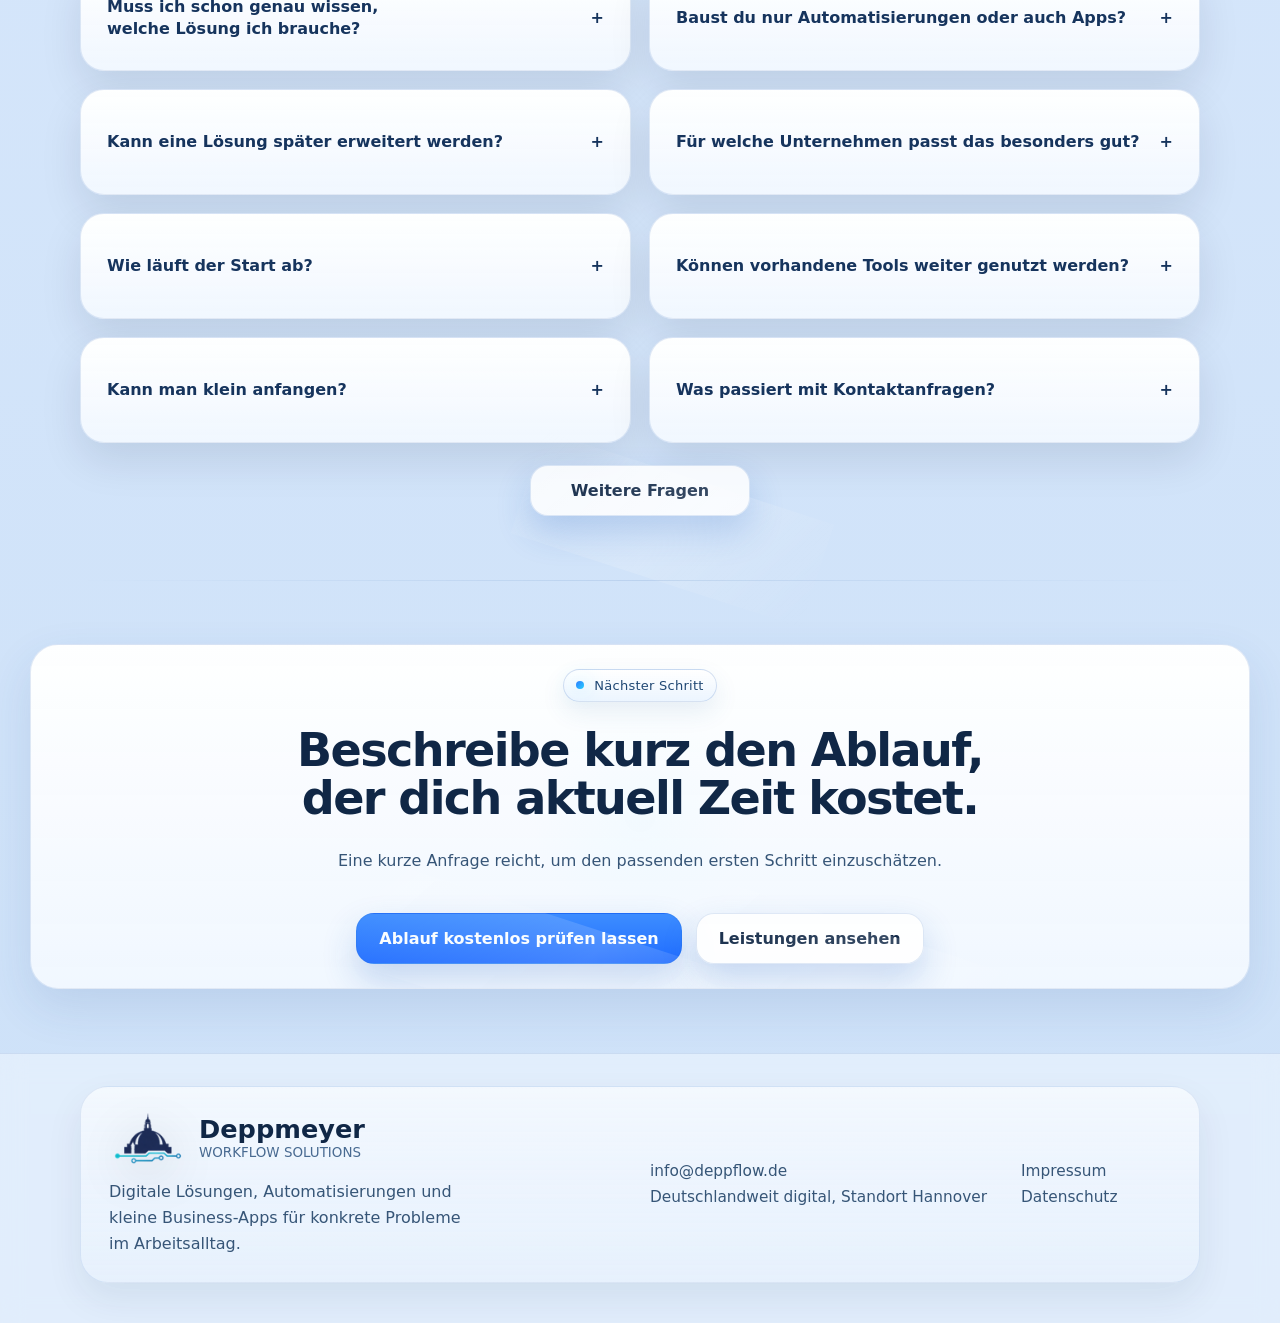
==== commit 9def5e4d: "Add files via upload" ====
--- a/index.html
+++ b/index.html
@@ -304,7 +304,7 @@
 </a>
 <p class="footer-copy">Digitale Lösungen, Automatisierungen und kleine Business-Apps für konkrete Probleme im Arbeitsalltag.</p>
 <div class="footer-links footer-links--stack small">
-<a data-config="email" href="mailto:kontakt@deine-domain.de">kontakt@deine-domain.de</a>
+<a data-config="email" href="mailto:info@deppflow.de">info@deppflow.de</a>
 <a data-config="phone" href=""></a>
 <span data-config="location">Deutschlandweit digital, Standort Hannover</span>
 </div>
--- a/css/styles.css
+++ b/css/styles.css
@@ -8858,3 +8858,914 @@
     min-height:auto !important;
   }
 }
+
+
+/* v022: Hero-Visual ruhiger, Chat-Anker klarer, Überschriften kompakter */
+body[data-page="index.html"] .workflow-pipeline,
+body[data-page="index.html"] .premium-hero-visual::after{
+  display:none !important;
+}
+body[data-page="index.html"] .premium-hero h1{
+  max-width:760px !important;
+  font-size:clamp(3rem,4vw,3.85rem) !important;
+  line-height:1.02 !important;
+  letter-spacing:-.052em !important;
+  overflow-wrap:normal !important;
+  word-break:normal !important;
+  hyphens:none !important;
+}
+html body[data-page="leistungen.html"] .page-hero h1,
+html body[data-page="beispiele.html"] .page-hero h1,
+html body[data-page="einsatzbereiche.html"] .page-hero h1,
+html body[data-page="ueber-mich.html"] .page-hero h1,
+html body[data-page="kontakt.html"] .page-hero h1,
+html body[data-page="ablauf.html"] h1,
+html body[data-page="404.html"] .page-hero h1,
+html body[data-page="impressum.html"] .page-hero h1,
+html body[data-page="datenschutz.html"] .page-hero h1{
+  max-width:min(100%,980px) !important;
+  font-size:clamp(2.35rem,4.1vw,4rem) !important;
+  line-height:1.04 !important;
+  letter-spacing:-.045em !important;
+  overflow-wrap:normal !important;
+  word-break:normal !important;
+  hyphens:auto !important;
+}
+html body[data-page="leistungen.html"] .leistungen-copy h1,
+html body[data-page="einsatzbereiche.html"] .einsatz-copy h1,
+html body[data-page="ueber-mich.html"] .ueber-copy h1,
+html body[data-page="kontakt.html"] .page-hero h1{
+  max-width:min(100%,1040px) !important;
+}
+.anchor-focus-highlight{
+  animation:anchorFocusPulse 2.1s ease-out 1;
+  outline:3px solid rgba(47,124,255,.46);
+  outline-offset:8px;
+  border-radius:inherit;
+}
+@keyframes anchorFocusPulse{
+  0%{box-shadow:0 0 0 0 rgba(47,124,255,.34)}
+  55%{box-shadow:0 0 0 18px rgba(47,124,255,.08)}
+  100%{box-shadow:0 0 0 24px rgba(47,124,255,0)}
+}
+@media (max-width:1050px){
+  body[data-page="index.html"] .premium-hero h1{
+    max-width:780px !important;
+    font-size:clamp(2.75rem,7vw,4.4rem) !important;
+  }
+}
+@media (max-width:760px){
+  body[data-page="index.html"] .premium-hero h1,
+  html body .page-hero h1,
+  html body[data-page="ablauf.html"] h1{
+    max-width:100% !important;
+    font-size:clamp(2.05rem,9.2vw,3.1rem) !important;
+    line-height:1.05 !important;
+    letter-spacing:-.036em !important;
+  }
+  .anchor-focus-highlight{
+    outline-offset:5px;
+  }
+}
+
+
+/* v023: Startseite kompakter und Hero-Text stärker gewichtet; Beispiele-Suche entfernt */
+body[data-page="index.html"] .premium-hero{
+  min-height:auto !important;
+  padding:62px 0 68px !important;
+  align-items:start !important;
+}
+body[data-page="index.html"] .premium-hero-inner{
+  grid-template-columns:minmax(0,1.16fr) minmax(320px,.72fr) !important;
+  gap:42px !important;
+  align-items:center !important;
+}
+body[data-page="index.html"] .premium-hero-copy{
+  gap:20px !important;
+  max-width:850px !important;
+}
+body[data-page="index.html"] .premium-hero h1{
+  max-width:820px !important;
+  font-size:clamp(3.45rem,4.75vw,5.05rem) !important;
+  line-height:1 !important;
+  letter-spacing:-.058em !important;
+}
+body[data-page="index.html"] .premium-hero-lead{
+  max-width:690px !important;
+  font-size:clamp(1.08rem,1.25vw,1.18rem) !important;
+  line-height:1.62 !important;
+}
+body[data-page="index.html"] .premium-hero-visual{
+  width:min(100%,440px) !important;
+  justify-self:end !important;
+  min-height:430px !important;
+  padding:18px !important;
+  border-radius:34px !important;
+  box-shadow:0 28px 72px rgba(24,56,102,.14) !important;
+}
+body[data-page="index.html"] .workflow-chaos-stack{
+  left:18px !important;
+  top:28px !important;
+  width:48% !important;
+  gap:11px !important;
+}
+body[data-page="index.html"] .workflow-source-card{
+  padding:13px 14px !important;
+  border-radius:19px !important;
+}
+body[data-page="index.html"] .workflow-dashboard-card{
+  right:18px !important;
+  top:72px !important;
+  bottom:42px !important;
+  width:48% !important;
+  padding:17px !important;
+  border-radius:27px !important;
+  gap:12px !important;
+}
+body[data-page="index.html"] .dashboard-result{
+  margin-top:auto !important;
+}
+body[data-page="beispiele.html"] .example-flow-section{
+  padding-top:52px !important;
+}
+@media (max-width:1180px){
+  body[data-page="index.html"] .premium-hero-inner{
+    grid-template-columns:minmax(0,1fr) !important;
+    justify-items:center !important;
+    text-align:center !important;
+    gap:34px !important;
+  }
+  body[data-page="index.html"] .premium-hero-copy{
+    justify-items:center !important;
+  }
+  body[data-page="index.html"] .premium-hero-lead{
+    text-align:center !important;
+  }
+  body[data-page="index.html"] .premium-hero-actions,
+  body[data-page="index.html"] .hero-signal-row{
+    justify-content:center !important;
+  }
+  body[data-page="index.html"] .premium-hero-visual{
+    justify-self:center !important;
+    width:min(100%,520px) !important;
+  }
+}
+@media (max-width:760px){
+  body[data-page="index.html"] .premium-hero{
+    padding:44px 0 48px !important;
+  }
+  body[data-page="index.html"] .premium-hero-inner{
+    gap:28px !important;
+  }
+  body[data-page="index.html"] .premium-hero h1{
+    font-size:clamp(2.45rem,10vw,3.25rem) !important;
+    line-height:1.04 !important;
+  }
+  body[data-page="index.html"] .premium-hero-visual{
+    min-height:390px !important;
+    width:min(100%,420px) !important;
+  }
+}
+
+/* v024: Interaktions-Feinschliff ohne neue Daueranimationen */
+@media (min-width: 901px){
+  body:not([data-page="index.html"]) .page-hero{
+    min-height:auto !important;
+    padding-top:clamp(48px,5.2vw,76px) !important;
+    padding-bottom:clamp(24px,3.2vw,38px) !important;
+  }
+  body:not([data-page="index.html"]) main > .page-hero + .section{
+    position:relative;
+    margin-top:-10px !important;
+    transition:opacity .42s ease, filter .42s ease, transform .42s ease;
+  }
+  body.page-at-top:not([data-page="index.html"]) main > .page-hero + .section{
+    opacity:.54;
+    filter:saturate(.9) blur(.15px);
+    transform:translateY(-14px);
+  }
+  body.page-has-scrolled:not([data-page="index.html"]) main > .page-hero + .section{
+    opacity:1;
+    filter:none;
+    transform:none;
+  }
+}
+
+.btn,
+button,
+a,
+.faq-question,
+.chat-link-card,
+.solution-card,
+.flow-demo-card,
+.workflow-node,
+.contact-form input,
+.contact-form select,
+.contact-form textarea,
+.search-input{
+  -webkit-tap-highlight-color:transparent;
+}
+
+.btn,
+.theme-toggle,
+.mobile-toggle,
+.chat-assistant-toggle,
+.chat-assistant-close,
+.faq-question,
+.chip,
+.chat-link-card{
+  transition:transform .18s ease, box-shadow .22s ease, border-color .22s ease, background .22s ease, color .22s ease, opacity .22s ease;
+}
+
+.btn:active,
+.theme-toggle:active,
+.mobile-toggle:active,
+.chat-assistant-toggle:active,
+.chat-assistant-close:active,
+.faq-question:active,
+.chip:active,
+.chat-link-card:active{
+  transform:translateY(1px) scale(.985);
+}
+
+@media (hover:hover) and (pointer:fine){
+  .solution-card:hover,
+  .flow-demo-card:hover,
+  .problem-card:hover,
+  .usage-card:hover,
+  .service-card:hover,
+  .overview-card:hover,
+  .metric-card:hover,
+  .example-card:hover,
+  .timeline-card:hover,
+  .step-card:hover,
+  .cta-panel:hover,
+  .contact-card:hover{
+    transform:translateY(-4px);
+    border-color:rgba(47,124,255,.32) !important;
+    box-shadow:0 24px 58px rgba(24,56,102,.16), 0 0 0 1px rgba(47,124,255,.08) !important;
+  }
+
+  .nav-links a:hover,
+  .mobile-links a:hover{
+    transform:translateY(-1px);
+    background:linear-gradient(180deg, rgba(47,124,255,.12), rgba(37,207,255,.06));
+    color:var(--heading);
+  }
+
+  .chat-link-card:hover{
+    transform:translateY(-2px);
+    border-color:rgba(47,124,255,.38) !important;
+    background:linear-gradient(180deg, rgba(255,255,255,.96), rgba(234,245,255,.88)) !important;
+    box-shadow:0 16px 32px rgba(24,56,102,.12);
+  }
+  body[data-theme="dark"] .chat-link-card:hover{
+    background:linear-gradient(180deg, rgba(255,255,255,.13), rgba(255,255,255,.07)) !important;
+  }
+  .chat-link-card:hover span:last-child{
+    transform:translateX(3px);
+  }
+}
+
+.chat-link-card span:last-child{
+  display:inline-block;
+  transition:transform .18s ease;
+}
+
+input:focus,
+select:focus,
+textarea:focus,
+.search-input:focus,
+.contact-form input:focus,
+.contact-form select:focus,
+.contact-form textarea:focus{
+  outline:none !important;
+  border-color:rgba(47,124,255,.62) !important;
+  box-shadow:0 0 0 4px rgba(47,124,255,.12), 0 16px 34px rgba(24,56,102,.10) !important;
+  background-color:rgba(255,255,255,.94) !important;
+}
+body[data-theme="dark"] input:focus,
+body[data-theme="dark"] select:focus,
+body[data-theme="dark"] textarea:focus,
+body[data-theme="dark"] .search-input:focus{
+  background-color:rgba(255,255,255,.08) !important;
+}
+
+.field:focus-within label{
+  color:var(--primary);
+}
+
+.faq-item{
+  transition:transform .22s ease, box-shadow .22s ease, border-color .22s ease, background .22s ease;
+}
+.faq-item.open{
+  border-color:rgba(47,124,255,.32) !important;
+  box-shadow:0 20px 46px rgba(24,56,102,.13), 0 0 0 1px rgba(47,124,255,.07) !important;
+}
+.faq-question span{
+  transition:transform .22s ease, background .22s ease, color .22s ease;
+}
+.faq-item.open .faq-question span{
+  transform:rotate(180deg);
+}
+.faq-answer-inner{
+  transition:padding .24s ease, opacity .24s ease;
+  opacity:.05;
+}
+.faq-item.open .faq-answer-inner{
+  opacity:1;
+}
+
+[data-workflow-trigger].is-running{
+  opacity:.9;
+  cursor:progress;
+  box-shadow:0 16px 36px rgba(47,124,255,.22), 0 0 0 4px rgba(47,124,255,.10) !important;
+}
+[data-workflow-trigger].is-complete{
+  background:linear-gradient(135deg, #1fbd7a, #2f7cff) !important;
+  box-shadow:0 16px 36px rgba(31,189,122,.20) !important;
+}
+
+[data-contact-submit].is-loading,
+button[type="submit"].is-loading{
+  cursor:progress;
+  box-shadow:0 16px 36px rgba(47,124,255,.22), 0 0 0 4px rgba(47,124,255,.10) !important;
+}
+[data-contact-submit].is-success,
+button[type="submit"].is-success{
+  background:linear-gradient(135deg, #1fbd7a, #2f7cff) !important;
+  color:#fff !important;
+  box-shadow:0 16px 36px rgba(31,189,122,.20) !important;
+}
+
+.anchor-focus-highlight{
+  outline:3px solid rgba(47,124,255,.42) !important;
+  outline-offset:8px !important;
+  animation:anchorFocusPulse 2.15s ease-out 1 !important;
+  background-image:linear-gradient(180deg, rgba(47,124,255,.055), rgba(37,207,255,.035));
+}
+
+@media (max-width:900px){
+  body:not([data-page="index.html"]) .page-hero{
+    padding-top:40px !important;
+    padding-bottom:26px !important;
+  }
+  body:not([data-page="index.html"]) main > .page-hero + .section{
+    margin-top:0 !important;
+  }
+}
+
+@media (prefers-reduced-motion:reduce){
+  body.page-at-top:not([data-page="index.html"]) main > .page-hero + .section{
+    opacity:1;
+    filter:none;
+    transform:none;
+  }
+  .btn,
+  button,
+  a,
+  .faq-item,
+  .faq-answer-inner,
+  .chat-link-card,
+  .solution-card,
+  .flow-demo-card{
+    transition:none !important;
+  }
+}
+
+
+/* v025: Keine ausgeblendeten Folgesektionen, kompaktere Unterseiten-Heros und klareres Startseiten-Visual */
+@media (min-width:901px){
+  body:not([data-page="index.html"]) .page-hero{
+    min-height:auto !important;
+    padding-top:clamp(34px,4vw,58px) !important;
+    padding-bottom:clamp(18px,2.4vw,30px) !important;
+  }
+  body:not([data-page="index.html"]) main > .page-hero + .section{
+    opacity:1 !important;
+    filter:none !important;
+    transform:none !important;
+    margin-top:0 !important;
+  }
+  body.page-at-top:not([data-page="index.html"]) main > .page-hero + .section,
+  body.page-has-scrolled:not([data-page="index.html"]) main > .page-hero + .section{
+    opacity:1 !important;
+    filter:none !important;
+    transform:none !important;
+  }
+  body[data-page="beispiele.html"] .solution-subhero{
+    padding-top:36px !important;
+    padding-bottom:18px !important;
+  }
+  body[data-page="beispiele.html"] .solution-subhero .container{
+    gap:12px !important;
+  }
+  html body[data-page="beispiele.html"] .page-hero h1{
+    max-width:920px !important;
+    font-size:clamp(2.35rem,3.45vw,3.55rem) !important;
+    line-height:1.03 !important;
+  }
+  body[data-page="beispiele.html"] .solution-subhero .lead{
+    max-width:760px !important;
+    line-height:1.55 !important;
+  }
+  body[data-page="beispiele.html"] .solution-subhero .btn-row{
+    margin-top:8px !important;
+  }
+  body[data-page="beispiele.html"] .example-flow-section{
+    padding-top:24px !important;
+  }
+  body[data-page="beispiele.html"] .example-flow-section .section-head{
+    margin-bottom:24px !important;
+  }
+}
+
+body[data-page="index.html"] .premium-hero-visual,
+body[data-page="index.html"] .workflow-chaos-stack,
+body[data-page="index.html"] .workflow-source-card,
+body[data-page="index.html"] .workflow-dashboard-card,
+body[data-page="index.html"] .dashboard-metric-grid div,
+body[data-page="index.html"] .dashboard-flow-list,
+body[data-page="index.html"] .dashboard-result{
+  opacity:1 !important;
+  filter:none !important;
+}
+body[data-page="index.html"] .premium-hero-visual{
+  background:
+    radial-gradient(circle at 25% 20%, rgba(37,207,255,.16), transparent 0 28%),
+    radial-gradient(circle at 84% 72%, rgba(47,124,255,.12), transparent 0 34%),
+    linear-gradient(180deg, rgba(255,255,255,.88), rgba(239,247,255,.68)) !important;
+}
+body[data-page="index.html"] .premium-hero-visual::before{
+  opacity:.78 !important;
+  mask-image:linear-gradient(135deg, rgba(0,0,0,.82), rgba(0,0,0,.22)) !important;
+}
+body[data-page="index.html"] .workflow-source-card{
+  background:linear-gradient(180deg, rgba(255,255,255,.94), rgba(245,250,255,.88)) !important;
+  border-color:rgba(102,143,194,.24) !important;
+  box-shadow:0 18px 42px rgba(24,56,102,.12) !important;
+}
+body[data-page="index.html"] .workflow-dashboard-card{
+  background:linear-gradient(180deg, rgba(255,255,255,.96), rgba(246,251,255,.86)) !important;
+  border-color:rgba(102,143,194,.26) !important;
+  box-shadow:0 26px 68px rgba(24,56,102,.18) !important;
+}
+body[data-theme="dark"][data-page="index.html"] .premium-hero-visual{
+  background:
+    radial-gradient(circle at 25% 20%, rgba(37,207,255,.13), transparent 0 28%),
+    radial-gradient(circle at 84% 72%, rgba(47,124,255,.15), transparent 0 34%),
+    linear-gradient(180deg, rgba(255,255,255,.10), rgba(255,255,255,.045)) !important;
+}
+body[data-theme="dark"][data-page="index.html"] .workflow-source-card,
+body[data-theme="dark"][data-page="index.html"] .workflow-dashboard-card{
+  background:linear-gradient(180deg, rgba(255,255,255,.12), rgba(255,255,255,.06)) !important;
+}
+
+@media (max-width:900px){
+  body:not([data-page="index.html"]) main > .page-hero + .section{
+    opacity:1 !important;
+    filter:none !important;
+    transform:none !important;
+  }
+  body[data-page="beispiele.html"] .solution-subhero{
+    padding-top:34px !important;
+    padding-bottom:18px !important;
+  }
+  body[data-page="beispiele.html"] .example-flow-section{
+    padding-top:22px !important;
+  }
+}
+
+/* v026: Hero-Visual stabilisieren und Unterseiten sofort mit Inhalt sichtbar machen */
+body[data-page="index.html"] .premium-hero{
+  padding-top:clamp(42px,5vw,64px) !important;
+  padding-bottom:clamp(48px,5.5vw,70px) !important;
+}
+body[data-page="index.html"] .premium-hero-inner{
+  grid-template-columns:minmax(0,1.18fr) minmax(420px,.82fr) !important;
+  gap:clamp(38px,5vw,68px) !important;
+}
+body[data-page="index.html"] .premium-hero-visual{
+  width:min(100%,560px) !important;
+  min-height:0 !important;
+  height:auto !important;
+  padding:22px !important;
+  display:grid !important;
+  grid-template-columns:minmax(0,.92fr) minmax(0,1.08fr) !important;
+  gap:18px !important;
+  align-items:center !important;
+  justify-self:end !important;
+  overflow:visible !important;
+  border-radius:34px !important;
+}
+body[data-page="index.html"] .premium-hero-visual::after,
+body[data-page="index.html"] .workflow-pipeline{
+  display:none !important;
+}
+body[data-page="index.html"] .workflow-chaos-stack,
+body[data-page="index.html"] .workflow-dashboard-card{
+  position:relative !important;
+  inset:auto !important;
+  left:auto !important;
+  right:auto !important;
+  top:auto !important;
+  bottom:auto !important;
+  width:auto !important;
+  height:auto !important;
+  min-height:0 !important;
+  transform:none !important;
+}
+body[data-page="index.html"] .workflow-chaos-stack{
+  display:grid !important;
+  gap:12px !important;
+}
+body[data-page="index.html"] .workflow-source-card,
+body[data-page="index.html"] .workflow-source-card:nth-child(2),
+body[data-page="index.html"] .workflow-source-card:nth-child(3),
+body[data-page="index.html"] .workflow-source-card:nth-child(4){
+  margin-left:0 !important;
+}
+body[data-page="index.html"] .workflow-source-card{
+  padding:13px 14px !important;
+  border-radius:20px !important;
+  animation:none !important;
+}
+body[data-page="index.html"] .workflow-source-card strong{
+  font-size:.88rem !important;
+  line-height:1.24 !important;
+}
+body[data-page="index.html"] .workflow-dashboard-card{
+  display:grid !important;
+  gap:12px !important;
+  padding:18px !important;
+  border-radius:28px !important;
+}
+body[data-page="index.html"] .dashboard-topline span{
+  font-size:1rem !important;
+  line-height:1.15 !important;
+}
+body[data-page="index.html"] .dashboard-metric-grid{
+  gap:9px !important;
+}
+body[data-page="index.html"] .dashboard-metric-grid div{
+  min-height:72px !important;
+  padding:11px !important;
+  border-radius:18px !important;
+}
+body[data-page="index.html"] .dashboard-metric-grid strong,
+body[data-page="index.html"] .dashboard-flow-list div{
+  font-size:.82rem !important;
+}
+body[data-page="index.html"] .dashboard-flow-list{
+  gap:7px !important;
+  padding:12px !important;
+  border-radius:20px !important;
+}
+body[data-page="index.html"] .dashboard-result{
+  margin-top:0 !important;
+  padding:12px !important;
+  border-radius:18px !important;
+  font-size:.95rem !important;
+  line-height:1.2 !important;
+}
+@media (max-width:1180px){
+  body[data-page="index.html"] .premium-hero-inner{
+    grid-template-columns:1fr !important;
+  }
+  body[data-page="index.html"] .premium-hero-visual{
+    justify-self:center !important;
+  }
+}
+@media (max-width:720px){
+  body[data-page="index.html"] .premium-hero-visual{
+    grid-template-columns:1fr !important;
+    width:min(100%,430px) !important;
+    padding:16px !important;
+    gap:14px !important;
+    overflow:hidden !important;
+  }
+  body[data-page="index.html"] .workflow-dashboard-card{
+    padding:16px !important;
+  }
+}
+
+body:not([data-page="index.html"]) .page-hero,
+body[data-page="beispiele.html"] .solution-subhero,
+body[data-page="leistungen.html"] .solution-subhero,
+body[data-page="einsatzbereiche.html"] .solution-subhero,
+body[data-page="kontakt.html"] .solution-subhero{
+  min-height:0 !important;
+  padding-top:clamp(22px,3vw,36px) !important;
+  padding-bottom:clamp(10px,1.6vw,18px) !important;
+}
+body:not([data-page="index.html"]) .page-hero .container,
+body:not([data-page="index.html"]) .page-hero .page-hero-grid,
+body[data-page="beispiele.html"] .solution-subhero .container{
+  gap:clamp(8px,1.2vw,12px) !important;
+}
+html body:not([data-page="index.html"]) .page-hero h1{
+  max-width:min(100%,880px) !important;
+  font-size:clamp(2.05rem,3.1vw,3.1rem) !important;
+  line-height:1.04 !important;
+  letter-spacing:-.044em !important;
+  margin-bottom:0 !important;
+}
+body:not([data-page="index.html"]) .page-hero .lead{
+  max-width:760px !important;
+  font-size:clamp(.98rem,1.08vw,1.05rem) !important;
+  line-height:1.48 !important;
+  margin-top:0 !important;
+}
+body:not([data-page="index.html"]) .page-hero .btn-row{
+  margin-top:clamp(6px,1vw,10px) !important;
+}
+body:not([data-page="index.html"]) main > .page-hero + .section{
+  padding-top:clamp(16px,2vw,26px) !important;
+  margin-top:0 !important;
+  opacity:1 !important;
+  filter:none !important;
+  transform:none !important;
+}
+body:not([data-page="index.html"]) main > .page-hero + .section .reveal,
+body:not([data-page="index.html"]) main > .page-hero + .section .section-head{
+  opacity:1 !important;
+  transform:none !important;
+}
+body[data-page="beispiele.html"] .example-flow-section{
+  padding-top:16px !important;
+}
+body[data-page="beispiele.html"] .example-flow-section .section-head{
+  margin-bottom:18px !important;
+}
+body[data-page="beispiele.html"] .example-flow-section .section-head h2{
+  font-size:clamp(1.7rem,2.4vw,2.45rem) !important;
+  line-height:1.08 !important;
+}
+body[data-page="beispiele.html"] .example-flow-section .section-head p{
+  line-height:1.48 !important;
+}
+@media (max-width:760px){
+  body:not([data-page="index.html"]) .page-hero{
+    padding-top:24px !important;
+    padding-bottom:14px !important;
+  }
+  html body:not([data-page="index.html"]) .page-hero h1{
+    font-size:clamp(2rem,8.4vw,2.75rem) !important;
+  }
+}
+
+/* === v027 Livegang-Härtung: Turnstile und Weiterleitung === */
+.turnstile-wrap{
+  display:grid;
+  gap:10px;
+  padding:16px;
+  border:1px solid rgba(80,132,202,.18);
+  border-radius:22px;
+  background:linear-gradient(180deg, rgba(255,255,255,.78), rgba(242,248,255,.72));
+  box-shadow:0 16px 34px rgba(24,56,102,.08);
+}
+.turnstile-wrap[hidden]{display:none!important}
+.turnstile-box{min-height:65px;display:flex;align-items:center;justify-content:flex-start;overflow:hidden}
+body[data-theme="dark"] .turnstile-wrap{
+  border-color:rgba(205,221,255,.15);
+  background:linear-gradient(180deg, rgba(255,255,255,.09), rgba(255,255,255,.045));
+}
+.redirect-title{font-size:2.4rem}
+@media (max-width:760px){
+  .turnstile-wrap{padding:14px;border-radius:18px}
+  .turnstile-box{transform-origin:left center;max-width:100%;overflow:auto}
+}
+
+
+/* v027 - mobile/header/contact cleanup */
+body[data-page="kontakt.html"] .contact-prefill,
+body[data-page="kontakt.html"] .contact-summary-panel,
+body[data-page="kontakt.html"] .contact-summary,
+body[data-page="kontakt.html"] [data-contact-note],
+body[data-page="kontakt.html"] [data-contact-submit-hint]{
+  display:none !important;
+}
+body[data-page="kontakt.html"] .contact-response--solo{
+  display:flex;
+  justify-content:flex-start;
+  align-items:center;
+  gap:12px;
+  margin-top:20px;
+}
+body[data-page="kontakt.html"] .contact-response--solo .btn{
+  width:auto;
+  min-width:320px;
+}
+body[data-page="kontakt.html"] .turnstile-wrap{
+  margin-top:16px;
+}
+body[data-page="kontakt.html"] .form-grid{
+  align-items:start;
+}
+body[data-page="kontakt.html"] .form-grid > .field{
+  display:flex;
+  flex-direction:column;
+  align-self:stretch;
+}
+body[data-page="kontakt.html"] .form-grid > .field:not(.field-full){
+  min-height:132px;
+}
+body[data-page="kontakt.html"] .form-grid > .field .field-help{
+  display:block;
+  min-height:2.9em;
+  margin-top:10px;
+}
+body[data-page="kontakt.html"] .form-grid > .field.field-full{
+  min-height:0;
+}
+.header-search .search-input,
+.mobile-search .search-input{
+  padding-left:48px !important;
+  padding-right:14px !important;
+}
+.header-search .search-icon,
+.mobile-search .search-icon{
+  left:16px !important;
+  top:50% !important;
+  transform:translateY(-50%) !important;
+  width:16px;
+  height:16px;
+  display:flex;
+  align-items:center;
+  justify-content:center;
+  line-height:1;
+  pointer-events:none;
+}
+@media (max-width:760px){
+  .topbar .nav{
+    grid-template-columns:minmax(0,1fr);
+    gap:14px;
+  }
+  .nav-actions{
+    width:100%;
+    min-width:0;
+    display:grid;
+    grid-template-columns:minmax(0,1fr) auto auto;
+    gap:10px;
+    align-items:center;
+  }
+  .header-search{
+    width:100% !important;
+    min-width:0;
+    margin-left:0;
+  }
+  .header-search .search-input{
+    min-width:0;
+    width:100%;
+    font-size:16px;
+  }
+  .theme-toggle{
+    min-width:0;
+  }
+  .footer-grid{
+    grid-template-columns:1fr !important;
+    justify-items:center;
+    text-align:center;
+  }
+  .footer-box,
+  .footer-brand,
+  .footer-links,
+  .footer-links--legal{
+    justify-items:center;
+    justify-content:center;
+    text-align:center;
+    width:100%;
+  }
+  .footer-brand{
+    justify-content:center;
+  }
+  body[data-page="kontakt.html"] .contact-response--solo .btn{
+    width:100%;
+    min-width:0;
+  }
+  body[data-page="kontakt.html"] .form-grid{
+    grid-template-columns:1fr;
+  }
+  body[data-page="kontakt.html"] .form-grid > .field:not(.field-full){
+    min-height:0;
+  }
+}
+
+
+/* v028 - Kontaktformular: kompaktere gleichmäßige Feldabstände */
+body[data-page="kontakt.html"] .form-grid{
+  column-gap:16px !important;
+  row-gap:18px !important;
+  align-items:start !important;
+}
+body[data-page="kontakt.html"] .form-grid > .field{
+  gap:7px !important;
+  min-height:0 !important;
+}
+body[data-page="kontakt.html"] .form-grid > .field:not(.field-full){
+  min-height:0 !important;
+}
+body[data-page="kontakt.html"] .form-grid > .field .field-help{
+  min-height:0 !important;
+  margin-top:6px !important;
+  line-height:1.45 !important;
+}
+body[data-page="kontakt.html"] .field input,
+body[data-page="kontakt.html"] .field select{
+  min-height:54px !important;
+}
+body[data-page="kontakt.html"] .field textarea{
+  min-height:148px !important;
+}
+body[data-page="kontakt.html"] .consent-wrap{
+  margin-top:18px !important;
+}
+body[data-page="kontakt.html"] .turnstile-wrap{
+  margin-top:14px !important;
+}
+body[data-page="kontakt.html"] .contact-response--solo{
+  margin-top:18px !important;
+}
+@media (max-width:760px){
+  body[data-page="kontakt.html"] .form-grid{
+    row-gap:14px !important;
+  }
+}
+
+
+/* v030 - Kontaktseite: ein kurzer Einstieg direkt vor dem Formular */
+body[data-page="kontakt.html"] .kontakt-hero,
+body[data-page="kontakt.html"] .kontakt-points{
+  display:none !important;
+}
+body[data-page="kontakt.html"] .kontakt-simple-section{
+  padding-top:clamp(34px,4vw,56px) !important;
+}
+body[data-page="kontakt.html"] .contact-form-wrap{
+  row-gap:18px !important;
+}
+body[data-page="kontakt.html"] .contact-intro--simple{
+  display:grid !important;
+  justify-items:center !important;
+  text-align:center !important;
+  gap:10px !important;
+  max-width:760px !important;
+  margin:0 auto 6px !important;
+}
+body[data-page="kontakt.html"] .contact-intro--simple h1{
+  margin:0 !important;
+  max-width:14ch !important;
+  color:var(--heading) !important;
+  font-size:clamp(2.05rem,4.2vw,3.55rem) !important;
+  line-height:1.02 !important;
+  letter-spacing:-.05em !important;
+}
+body[data-page="kontakt.html"] .contact-intro--simple p{
+  margin:0 auto !important;
+  max-width:660px !important;
+  color:var(--muted) !important;
+  font-size:clamp(1rem,1.15vw,1.08rem) !important;
+  line-height:1.55 !important;
+}
+body[data-page="kontakt.html"] .contact-intro--simple .eyebrow{
+  margin-bottom:2px !important;
+}
+@media (max-width:760px){
+  body[data-page="kontakt.html"] .kontakt-simple-section{
+    padding-top:28px !important;
+  }
+  body[data-page="kontakt.html"] .contact-intro--simple{
+    margin-bottom:2px !important;
+  }
+  body[data-page="kontakt.html"] .contact-intro--simple h1{
+    max-width:12ch !important;
+    font-size:clamp(2rem,9vw,2.65rem) !important;
+  }
+}
+
+
+/* v031 - KI-Assistent Kontakt-Übergabe bewusst auswählen */
+.chat-assistant-footer{
+  display:grid !important;
+  grid-template-columns:1fr;
+  gap:8px;
+}
+.chat-contact-link--transfer{
+  background:linear-gradient(180deg, rgba(47,124,255,.10), rgba(37,207,255,.07));
+  border-color:rgba(47,124,255,.22);
+}
+.chat-contact-link.is-disabled,
+.chat-contact-link[aria-disabled="true"]{
+  opacity:.48;
+  cursor:not-allowed;
+  pointer-events:auto;
+}
+.chat-contact-link.is-disabled:hover,
+.chat-contact-link[aria-disabled="true"]:hover{
+  background:rgba(47,124,255,.06);
+}
+@media (max-width:760px){
+  .chat-assistant-footer{
+    gap:7px;
+  }
+}
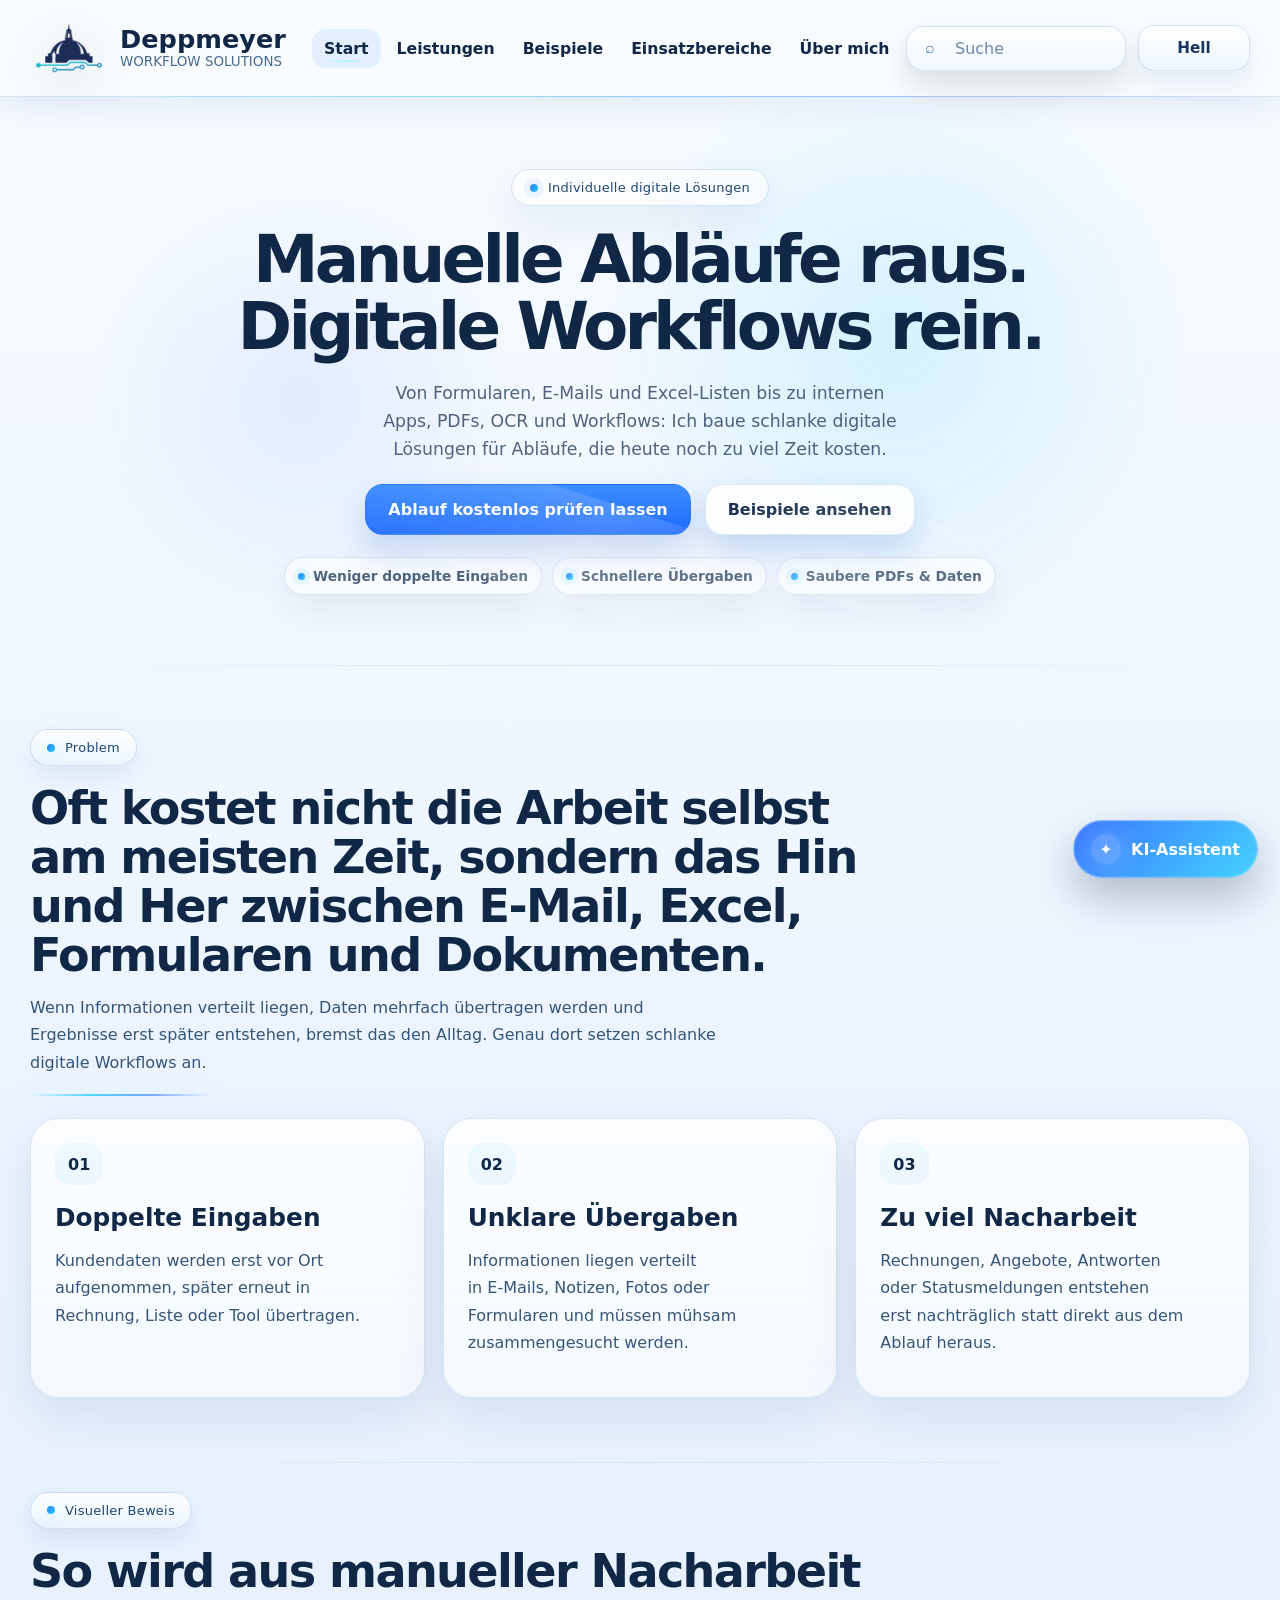
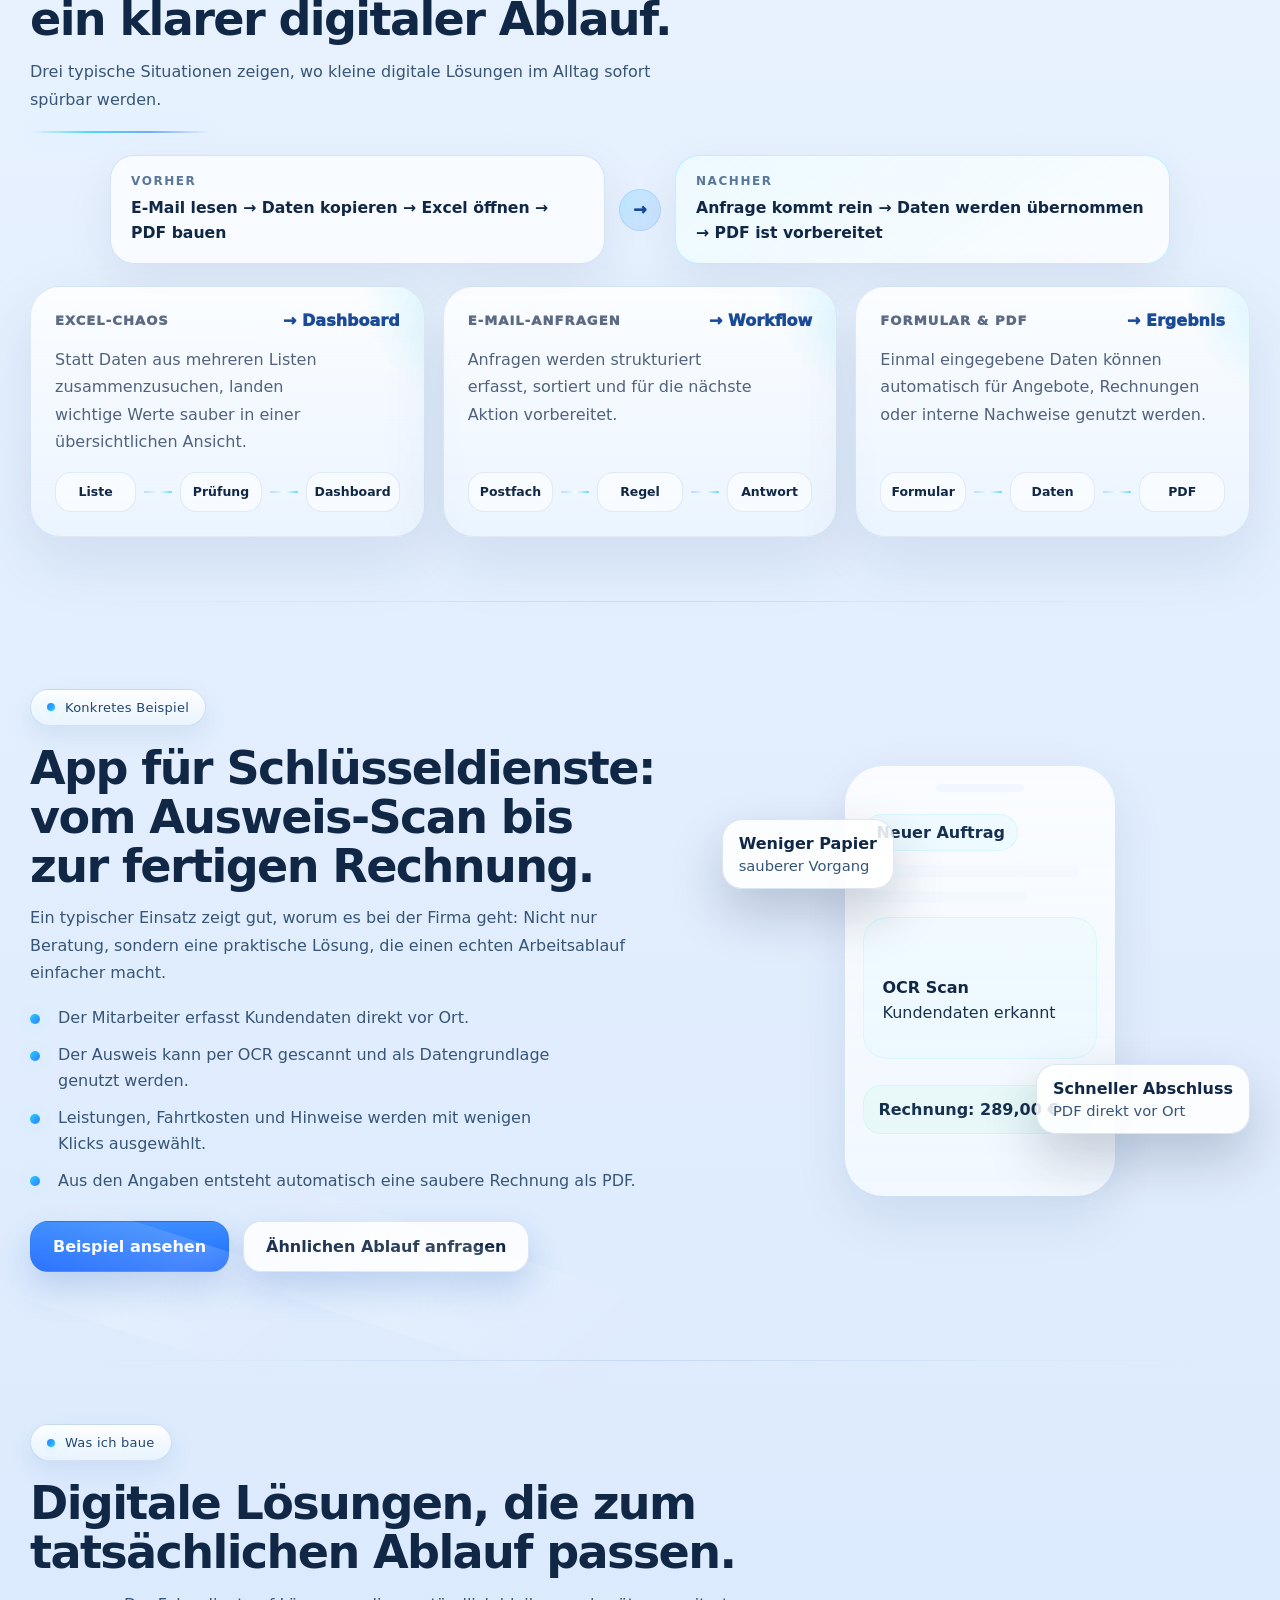
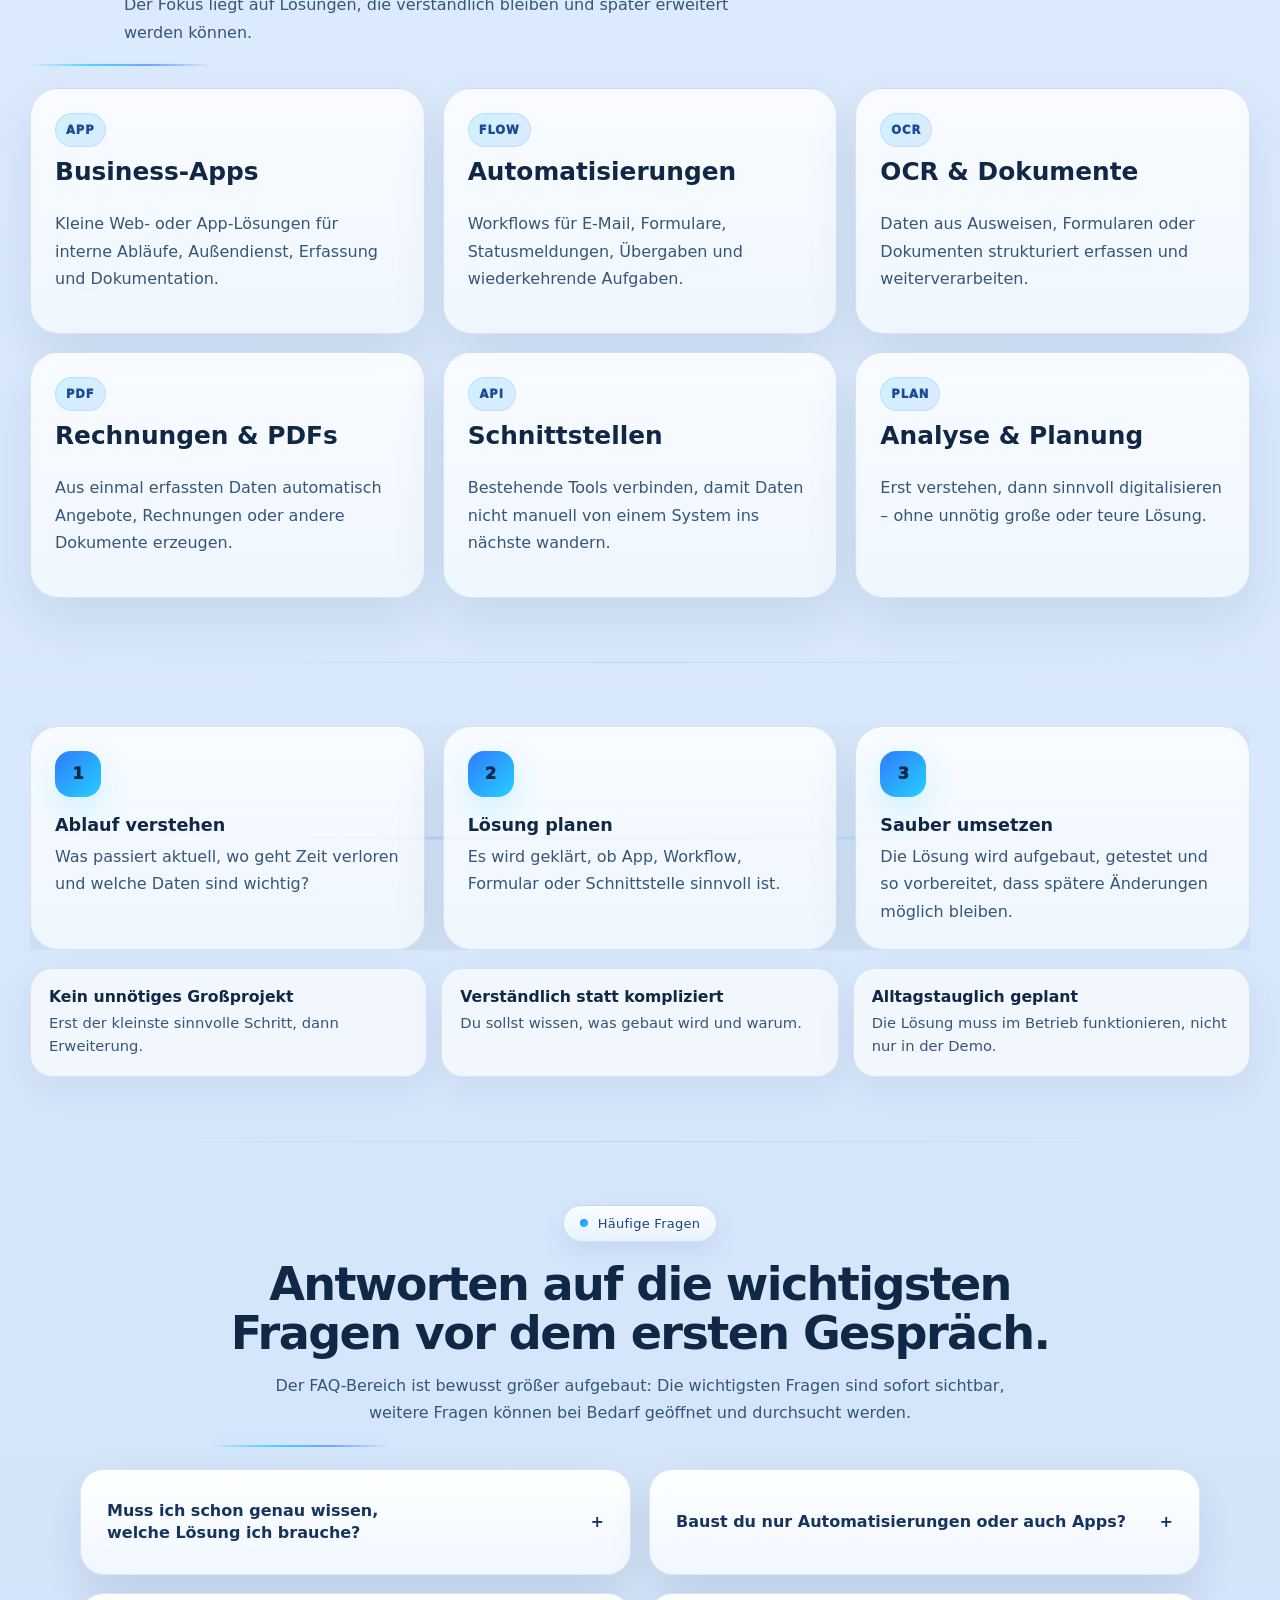
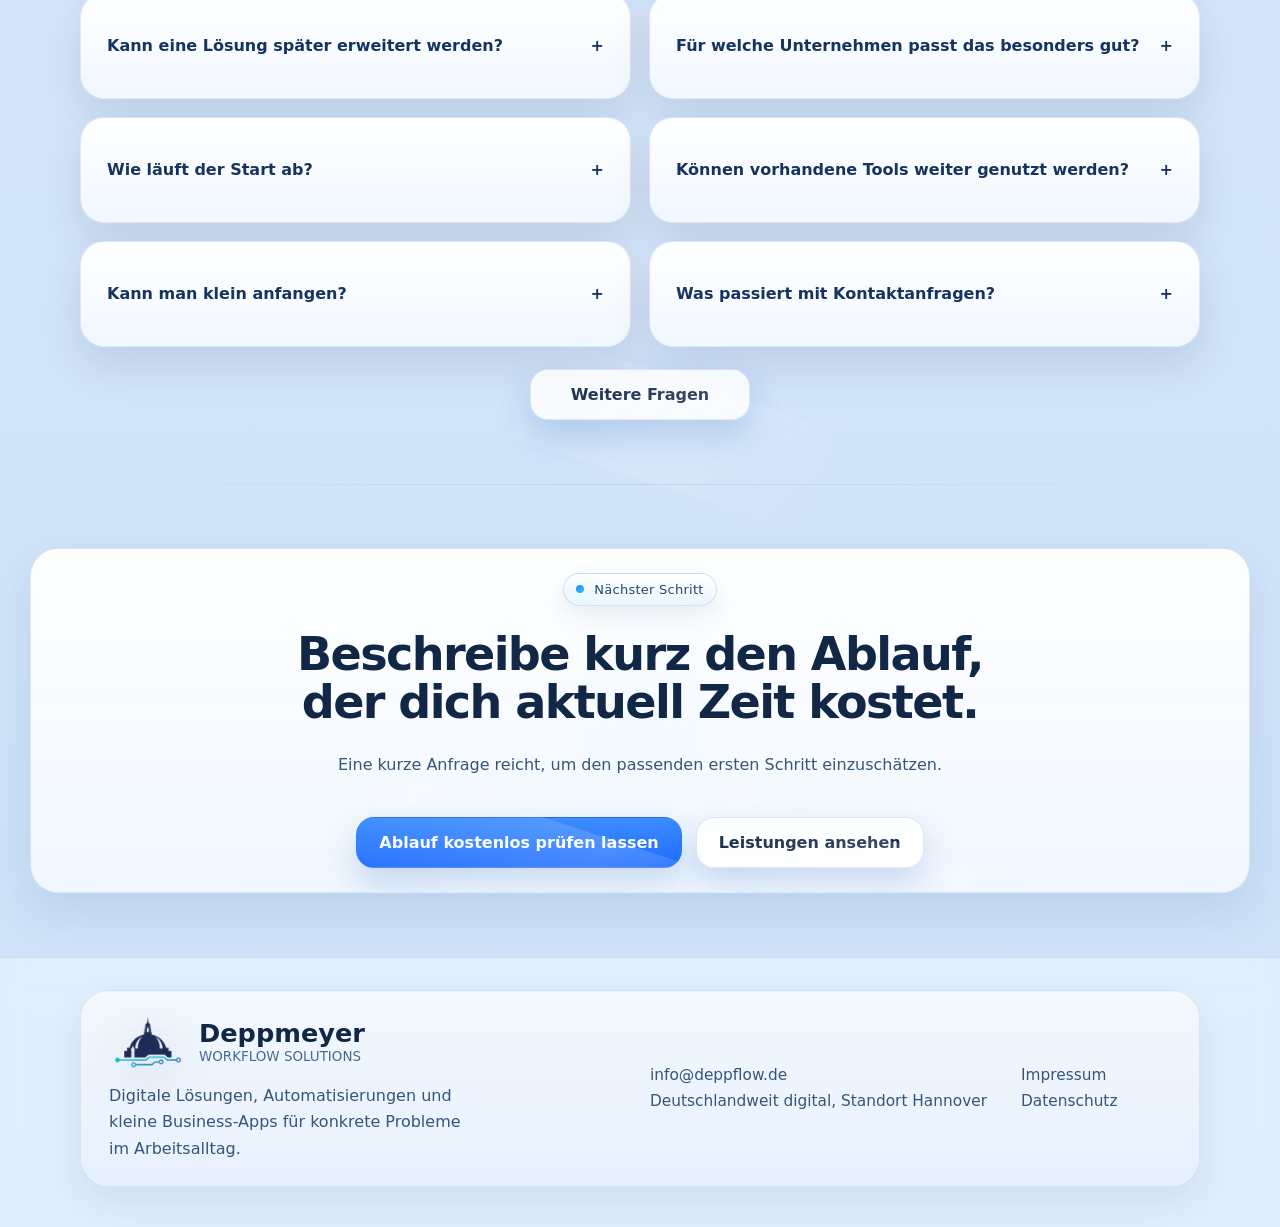
==== commit e8e83bc6: "Add files via upload" ====
--- a/index.html
+++ b/index.html
@@ -267,8 +267,7 @@
 <div class="faq-item faq-topic-item" data-faq-topic-item="technik" data-faq-default="true" data-faq-search-text="schnittstelle tools crm mail kalender google sheets api"><button aria-expanded="false" class="faq-question">Können vorhandene Tools angebunden werden?<span>+</span></button><div class="faq-answer"><div class="faq-answer-inner"><p>Oft ja. Möglich sind zum Beispiel Formulare, E-Mail-Postfächer, Kalender, Tabellen, Webhooks oder andere Systeme mit Schnittstelle. Vorher wird geprüft, welche Verbindung zuverlässig und datenschutzfreundlich sinnvoll ist.</p></div></div></div>
 <div class="faq-item faq-topic-item" data-faq-topic-item="technik" data-faq-search-text="n8n webhook sicherheit secret cloudflare worker"><button aria-expanded="false" class="faq-question">Wie wird die n8n-Anbindung geschützt?<span>+</span></button><div class="faq-answer"><div class="faq-answer-inner"><p>Die Formularanfrage läuft über den Cloudflare Worker und kann dort geprüft werden. Zusätzlich kann der Webhook über Umgebungsvariablen und ein Secret besser abgesichert werden.</p></div></div></div>
 <div class="faq-item faq-topic-item" data-faq-topic-item="technik" data-faq-search-text="datenschutz daten speicherung kontaktformular kv"><button aria-expanded="false" class="faq-question">Was ist mit Datenschutz und gespeicherten Daten?<span>+</span></button><div class="faq-answer"><div class="faq-answer-inner"><p>Daten sollten nur für den jeweiligen Zweck verarbeitet werden. Bei Formularen ist wichtig, klar zu regeln, welche Daten gespeichert werden, wohin sie gesendet werden und wie lange sie bleiben.</p></div></div></div>
-<div class="faq-item faq-topic-item" data-faq-topic-item="technik" data-faq-search-text="wartbar änderungen code struktur später ändern"><button aria-expanded="false" class="faq-question">Können spätere Änderungen sicher eingebaut werden?<span>+</span></button><div class="faq-answer"><div class="faq-answer-inner"><p>Ja, wenn Inhalte, Design, Konfiguration und Schnittstellen sauber getrennt bleiben. Genau deshalb sollten zentrale Daten wie E-Mail, Telefon, Adresse und Domain leicht änderbar bleiben.</p></div></div></div>
-<div class="faq-item faq-topic-item" data-faq-topic-item="technik" data-faq-search-text="platzhalter email telefon adresse domain site config"><button aria-expanded="false" class="faq-question">Wo werden Platzhalter später geändert?<span>+</span></button><div class="faq-answer"><div class="faq-answer-inner"><p>Firmendaten wie E-Mail, Telefon, Standort oder Domain sollten zentral in der Konfiguration gepflegt werden. Dadurch müssen spätere Änderungen nicht mühsam auf jeder Seite gesucht werden.</p></div></div></div>
+<div class="faq-item faq-topic-item" data-faq-topic-item="technik" data-faq-search-text="wartbar änderungen code struktur später ändern"><button aria-expanded="false" class="faq-question">Können spätere Änderungen sicher eingebaut werden?<span>+</span></button><div class="faq-answer"><div class="faq-answer-inner"><p>Ja, wenn Inhalte, Design, Konfiguration und Schnittstellen sauber getrennt bleiben. Dadurch lassen sich Inhalte, Abläufe und Anbindungen später kontrolliert erweitern.</p></div></div></div>
 <div class="faq-item faq-topic-item" data-faq-topic-item="technik" data-faq-search-text="dark mode light mode design theme"><button aria-expanded="false" class="faq-question">Bleibt der helle und dunkle Modus erhalten?<span>+</span></button><div class="faq-answer"><div class="faq-answer-inner"><p>Ja. Beide Modi können erhalten bleiben. Wichtig ist, dass neue Bereiche immer in beiden Designs geprüft werden, damit Kontrast, Lesbarkeit und Abstände sauber bleiben.</p></div></div></div>
 <div class="faq-item faq-topic-item" data-faq-topic-item="technik" data-faq-search-text="ausfall api fehler workflow fallback status"><button aria-expanded="false" class="faq-question">Was passiert, wenn eine Schnittstelle nicht erreichbar ist?<span>+</span></button><div class="faq-answer"><div class="faq-answer-inner"><p>Dann sollte der Ablauf eine klare Fehlermeldung oder einen manuellen Ersatzweg haben. So gehen Anfragen oder Vorgänge nicht unbemerkt verloren.</p></div></div></div>
 <div class="faq-item faq-topic-item" data-faq-topic-item="kosten" data-faq-default="true" data-faq-search-text="preis kosten budget erster schritt"><button aria-expanded="false" class="faq-question">Muss direkt ein großes Projekt gestartet werden?<span>+</span></button><div class="faq-answer"><div class="faq-answer-inner"><p>Nein. Häufig ist ein kleiner, sauberer erster Schritt sinnvoller. So kann man prüfen, ob die Lösung im Alltag wirklich hilft, bevor größere Erweiterungen umgesetzt werden.</p></div></div></div>
--- a/css/styles.css
+++ b/css/styles.css
@@ -9769,3 +9769,278 @@
     gap:7px;
   }
 }
+
+/* v034 - Mobile: einheitlich zentriert und ohne Bewegungseffekte */
+@media (max-width:760px){
+  html,
+  body{
+    overflow-x:hidden !important;
+  }
+
+  *,
+  *::before,
+  *::after{
+    animation:none !important;
+    transition:none !important;
+    scroll-behavior:auto !important;
+  }
+
+  .cursor-glow,
+  .scroll-progress{
+    display:none !important;
+  }
+
+  .reveal,
+  .reveal.visible,
+  .tilt-ready,
+  .magnetic-ready,
+  .workflow-node.active,
+  .workflow-current,
+  .chat-assistant-panel{
+    opacity:1 !important;
+    transform:none !important;
+  }
+
+  main,
+  section,
+  .container,
+  .hero-copy,
+  .page-copy,
+  .section-head,
+  .section-head-centered,
+  .compact-center,
+  .contact-intro,
+  .contact-intro--simple,
+  .cta-panel,
+  .solution-final-cta,
+  .proof-section .section-head,
+  .problem-overview-section .section-head{
+    text-align:center !important;
+    justify-items:center !important;
+    align-items:center !important;
+  }
+
+  .hero-copy,
+  .page-copy,
+  .section-head,
+  .contact-intro,
+  .contact-intro--simple,
+  .cta-panel,
+  .solution-final-cta{
+    margin-left:auto !important;
+    margin-right:auto !important;
+  }
+
+  h1,
+  h2,
+  h3,
+  .lead,
+  .eyebrow,
+  .mini-label,
+  .section-head p,
+  .page-copy p,
+  .hero-copy p,
+  .contact-intro p,
+  .contact-intro--simple p,
+  .cta-panel p,
+  .solution-card p,
+  .overview-card p,
+  .service-card p,
+  .usage-card p,
+  .example-card p,
+  .flow-demo-copy p,
+  .flow-demo-copy h3,
+  .solution-outcome-card p,
+  .footer-copy{
+    text-align:center !important;
+    margin-left:auto !important;
+    margin-right:auto !important;
+  }
+
+  .page-hero h1,
+  .hero-copy h1,
+  .contact-intro--simple h1,
+  .section-head h2,
+  .cta-panel h2{
+    max-width:11.5ch !important;
+  }
+
+  .lead,
+  .section-head p,
+  .page-copy p,
+  .hero-copy p,
+  .contact-intro p,
+  .contact-intro--simple p,
+  .cta-panel p{
+    max-width:34ch !important;
+  }
+
+  .btn-row,
+  .contact-points,
+  .tag-row,
+  .footer-links,
+  .centered-links,
+  .solution-card-grid,
+  .overview-grid,
+  .service-grid,
+  .usage-grid,
+  .problem-grid,
+  .compare-grid,
+  .value-grid,
+  .three-grid,
+  .benefit-grid,
+  .kicker-grid,
+  .hero-notes,
+  .metric-grid,
+  .example-meta,
+  .flow-demo-meta{
+    justify-items:center !important;
+    justify-content:center !important;
+    text-align:center !important;
+  }
+
+  .solution-card,
+  .overview-card,
+  .service-card,
+  .usage-card,
+  .problem-card,
+  .compare-card,
+  .value-card,
+  .benefit-card,
+  .metric-card,
+  .step-card,
+  .timeline-card,
+  .example-card,
+  .flow-demo-card,
+  .solution-outcome-card,
+  .quote-box,
+  .highlight-box,
+  .panel,
+  .card{
+    text-align:center !important;
+    justify-items:center !important;
+    align-items:center !important;
+  }
+
+  .feature-item,
+  .list-item,
+  .clean-list li,
+  .solution-check-list li,
+  .compare-list li{
+    justify-content:center !important;
+    text-align:center !important;
+  }
+
+  .feature-item .tick,
+  .list-item .tick,
+  .clean-list li::before{
+    margin-left:0 !important;
+  }
+
+  .hero-visual,
+  .premium-hero-visual,
+  .workflow-dashboard,
+  .dashboard-shell,
+  .flow-demo-dashboard,
+  .hero-system-grid,
+  .app-showcase-visual{
+    transform:none !important;
+  }
+
+  .workflow-link,
+  .workflow-current::before,
+  .hero-visual::before,
+  .hero-visual::after,
+  .dashboard-shell::before,
+  .dashboard-shell::after,
+  .card::before,
+  .service-card::before,
+  .overview-card::before,
+  .solution-card::before,
+  .usage-card::before,
+  .problem-card::before,
+  .cta-panel::before,
+  .quote-box::before{
+    animation:none !important;
+  }
+
+  .workflow-node.active,
+  .workflow-node.done,
+  .workflow-current,
+  .chat-assistant-toggle:hover,
+  .chat-link-card:hover,
+  .search-result:hover{
+    transform:none !important;
+  }
+
+  body[data-page="kontakt.html"] .field,
+  body[data-page="kontakt.html"] .consent-wrap{
+    text-align:left !important;
+    align-items:stretch !important;
+  }
+
+  body[data-page="kontakt.html"] .field label,
+  body[data-page="kontakt.html"] .field-help,
+  body[data-page="kontakt.html"] .consent-check,
+  body[data-page="kontakt.html"] .consent-wrap .field-help{
+    text-align:left !important;
+    margin-left:0 !important;
+    margin-right:0 !important;
+  }
+}
+
+/* v036 - Hero allgemein ohne Visual + Theme-Button ohne Emoji */
+html body[data-page="index.html"] .premium-hero-visual{
+  display:none !important;
+}
+html body[data-page="index.html"] .premium-hero-inner{
+  display:grid !important;
+  grid-template-columns:minmax(0, 1fr) !important;
+  justify-items:center !important;
+  align-items:center !important;
+  text-align:center !important;
+  max-width:1180px !important;
+  margin-left:auto !important;
+  margin-right:auto !important;
+}
+html body[data-page="index.html"] .premium-hero-copy{
+  width:100% !important;
+  max-width:1120px !important;
+  margin-left:auto !important;
+  margin-right:auto !important;
+  text-align:center !important;
+}
+html body[data-page="index.html"] .premium-hero-eyebrow,
+html body[data-page="index.html"] .premium-hero h1,
+html body[data-page="index.html"] .premium-hero-lead,
+html body[data-page="index.html"] .premium-hero-actions,
+html body[data-page="index.html"] .hero-signal-row{
+  margin-left:auto !important;
+  margin-right:auto !important;
+  text-align:center !important;
+  justify-content:center !important;
+}
+html body[data-page="index.html"] .premium-hero h1{
+  max-width:1060px !important;
+  font-size:clamp(3rem, 5.15vw, 5.25rem) !important;
+  line-height:1.02 !important;
+}
+html body[data-page="index.html"] .premium-hero-lead{
+  max-width:760px !important;
+}
+html body .theme-toggle-icon{
+  display:none !important;
+}
+html body .theme-toggle{
+  gap:0 !important;
+}
+@media (max-width:760px){
+  html body[data-page="index.html"] .premium-hero h1{
+    max-width:100% !important;
+    font-size:clamp(2.05rem, 8.6vw, 2.85rem) !important;
+    line-height:1.06 !important;
+  }
+  html body[data-page="index.html"] .premium-hero-lead{
+    max-width:34ch !important;
+  }
+}
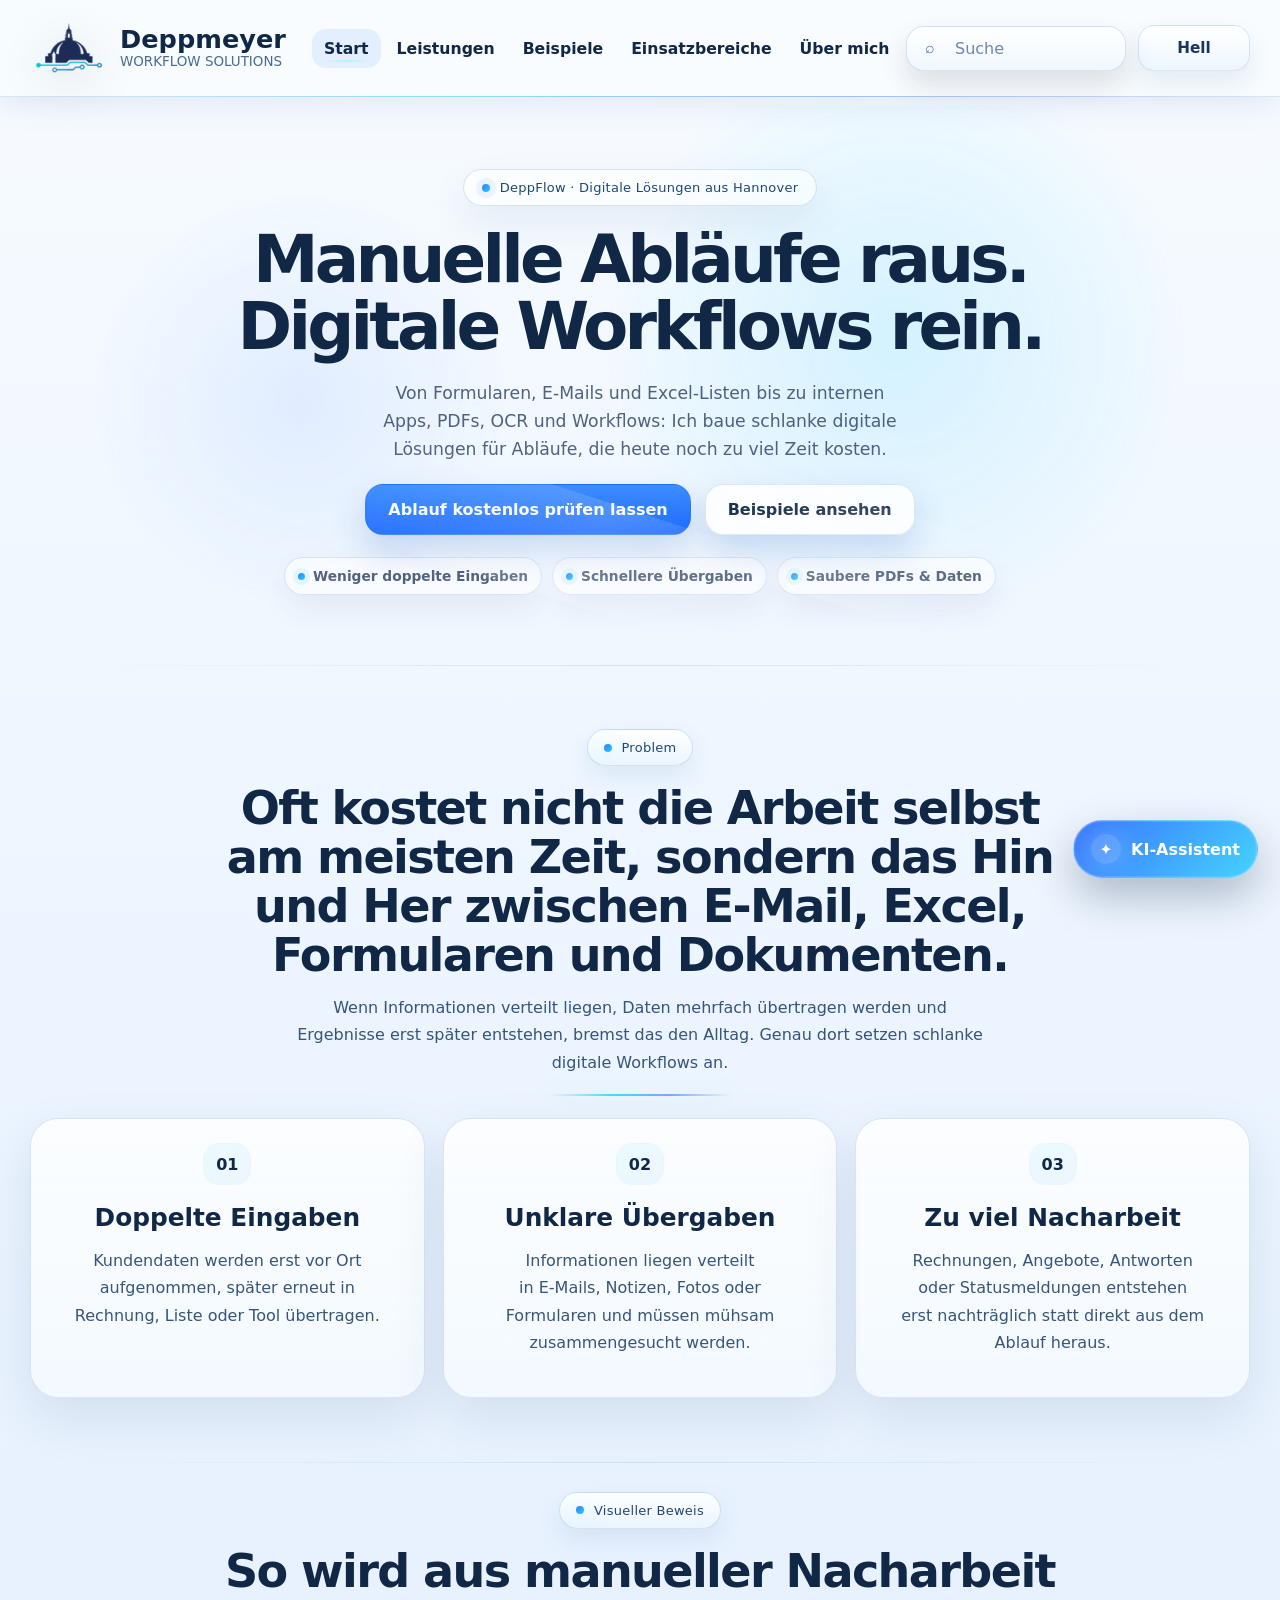
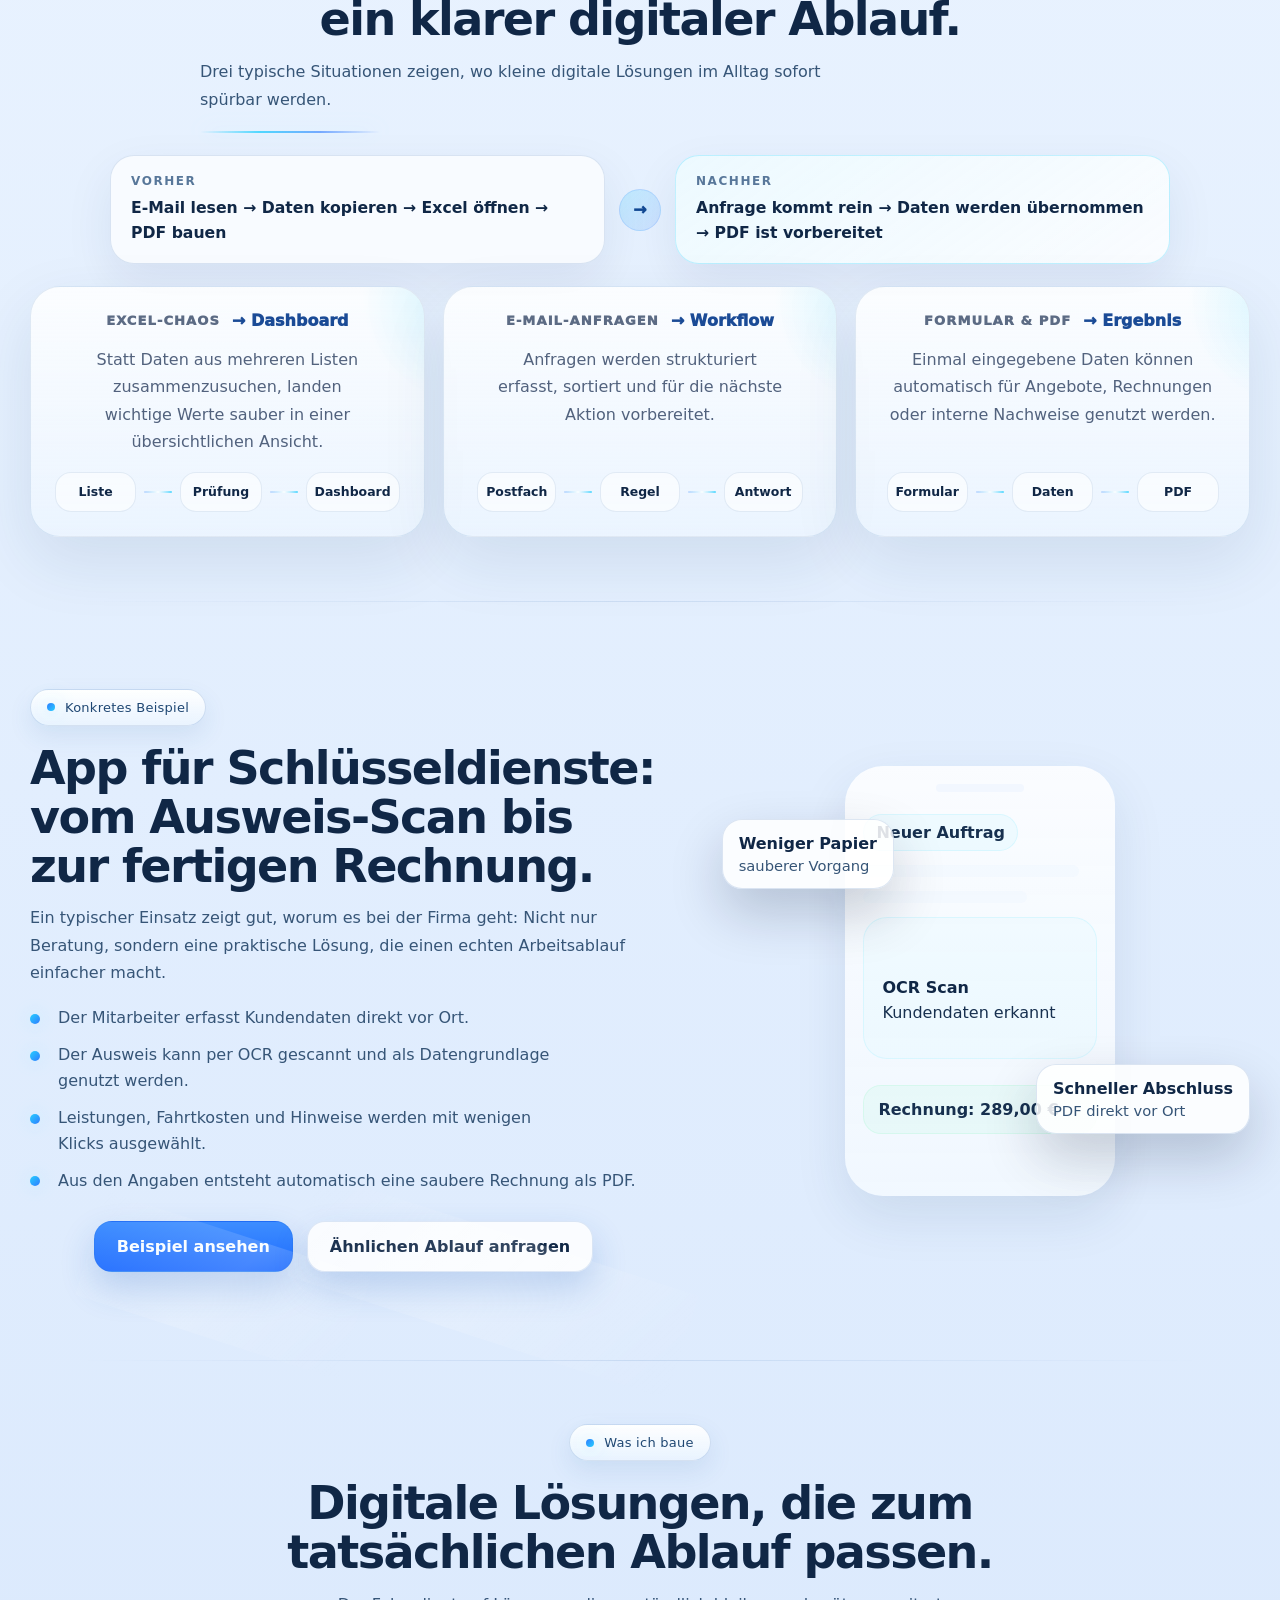
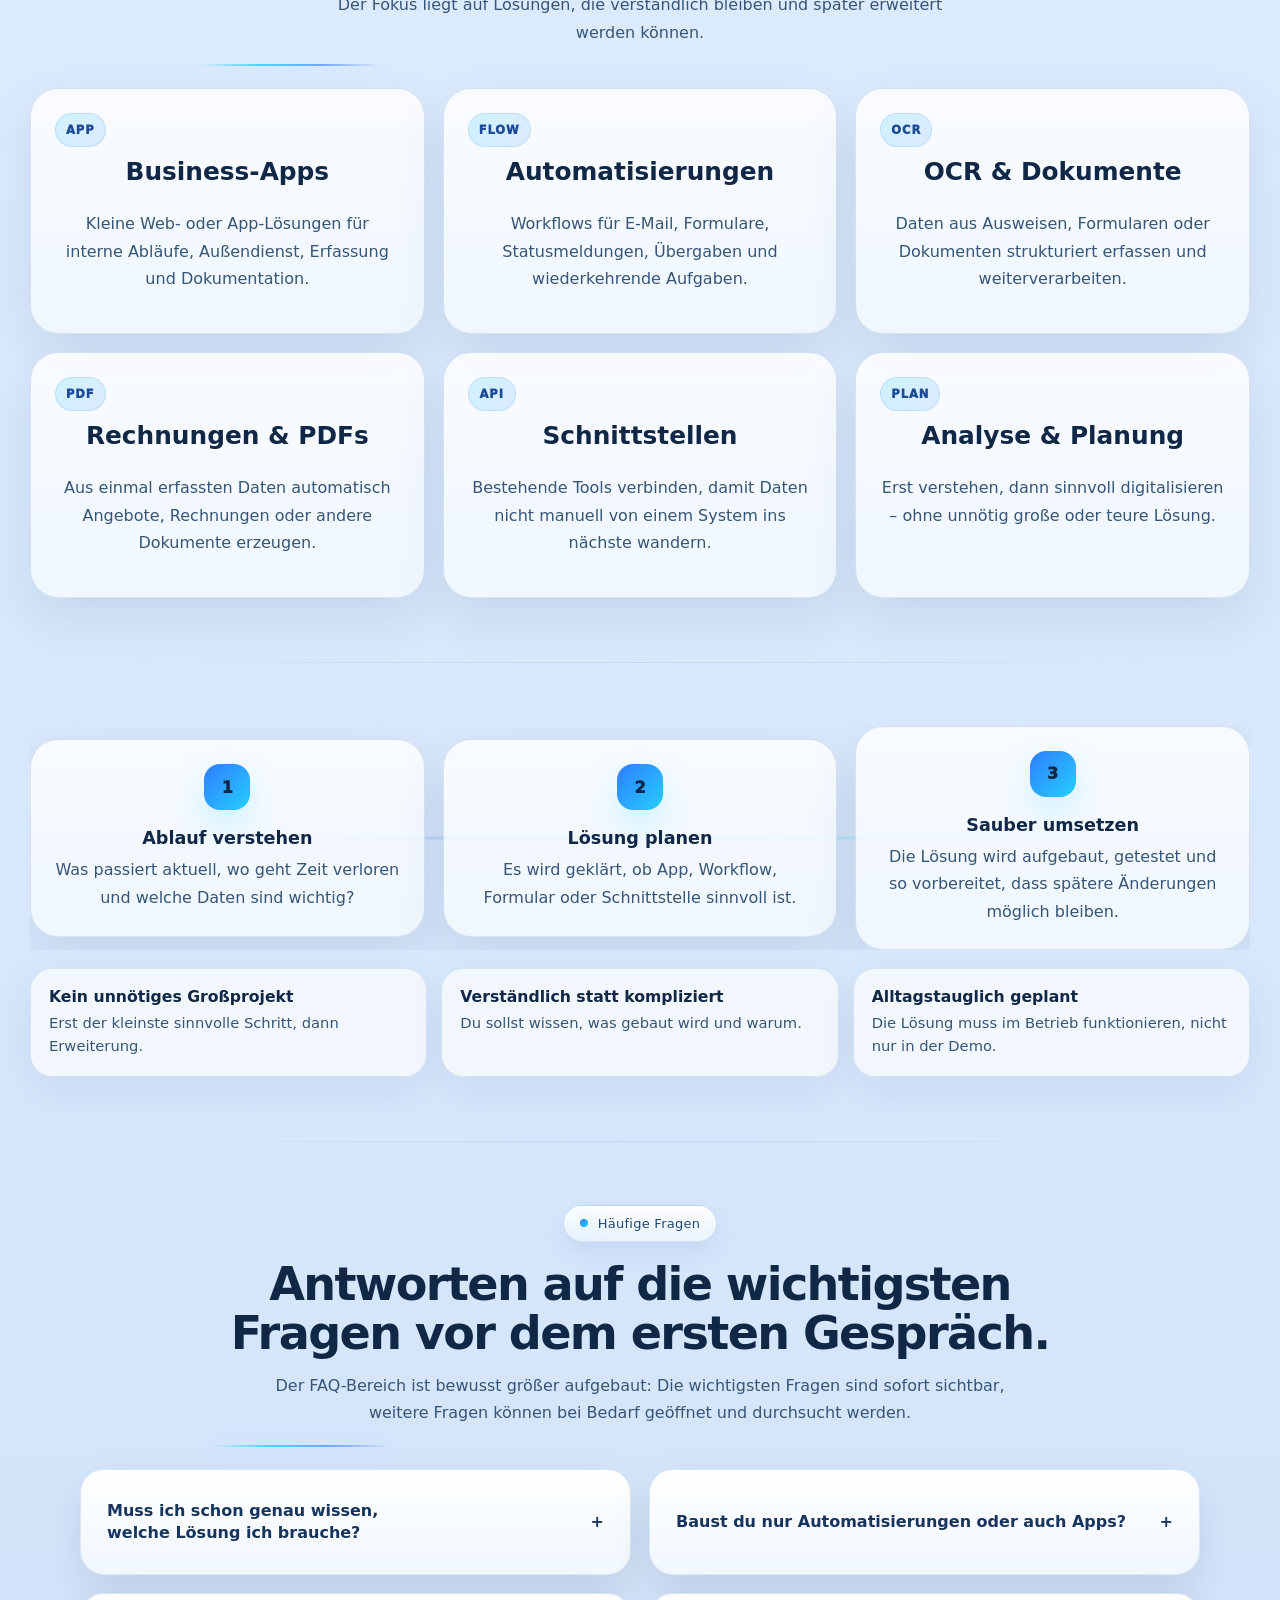
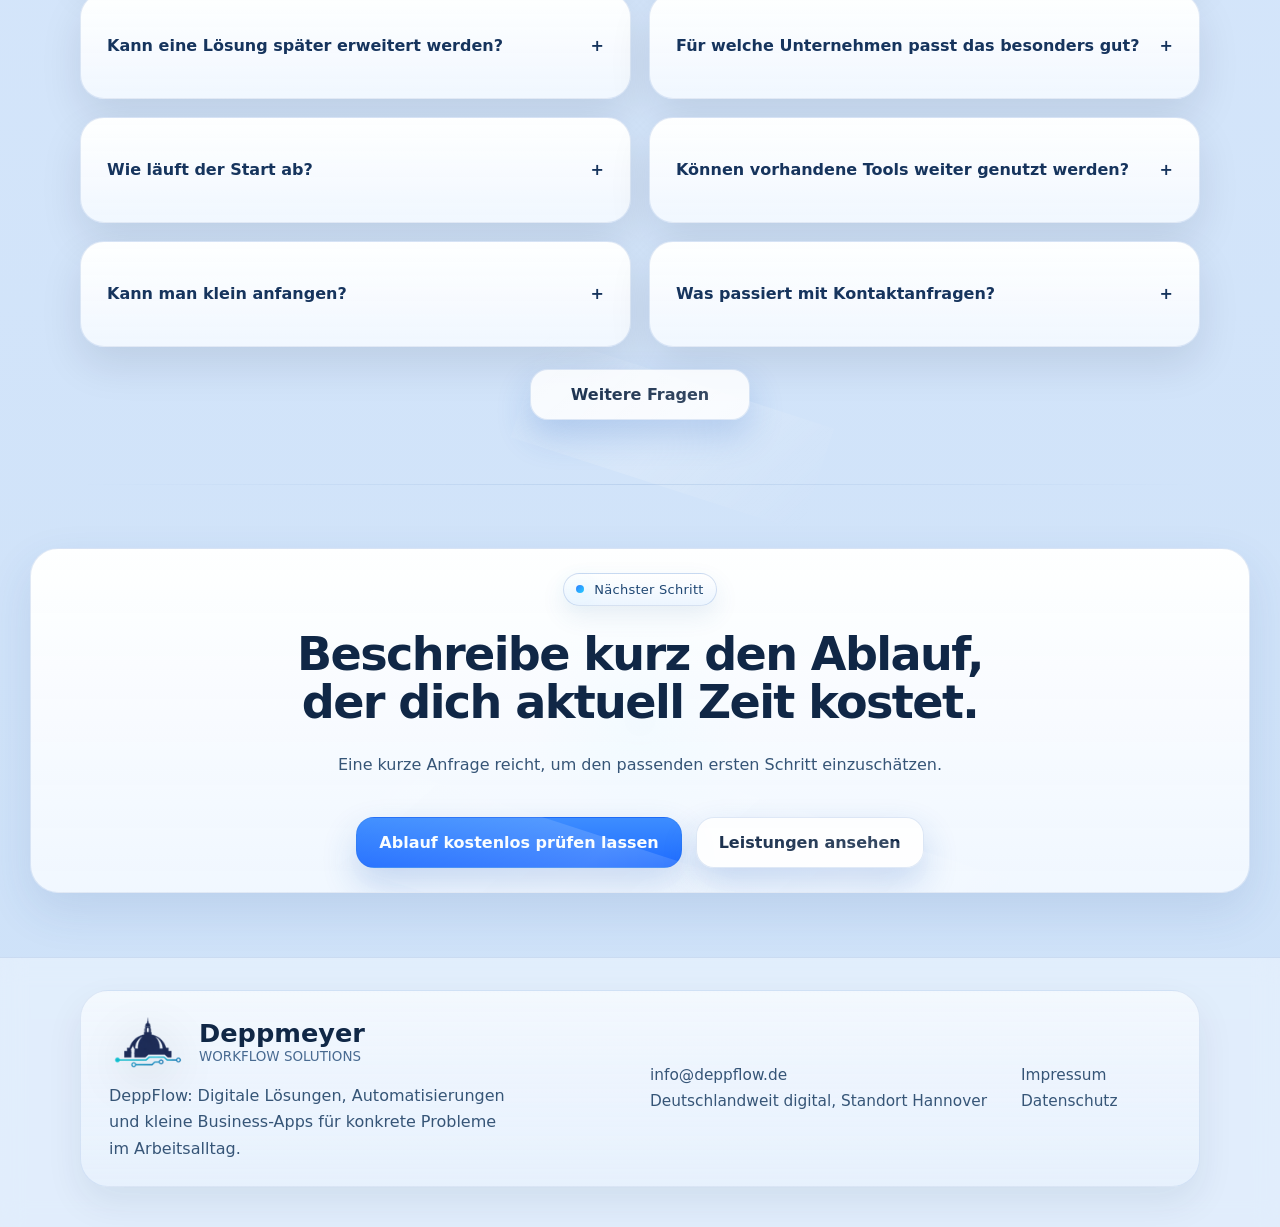
==== commit a5d91471: "Add files via upload" ====
--- a/index.html
+++ b/index.html
@@ -3,20 +3,27 @@
 <head>
 <meta charset="utf-8"/>
 <meta content="width=device-width, initial-scale=1" name="viewport"/>
-<title>Deppmeyer Workflow Solutions | Digitale Lösungen für echte Geschäftsprobleme</title>
-<meta content="Individuelle Automatisierungen, interne Tools und kleine Business-Apps für Unternehmen, die manuelle Arbeit reduzieren und Abläufe sauber digitalisieren möchten." name="description"/>
+<title>DeppFlow Hannover | Digitale Workflows &amp; Business-Apps</title>
+<meta content="DeppFlow von Deppmeyer Workflow Solutions aus Hannover entwickelt digitale Workflows, Automatisierungen und Business-Apps für Unternehmen in ganz Deutschland." name="description"/>
 <link href="css/styles.css" rel="stylesheet"/>
 <link href="favicon.png" rel="icon" type="image/png"/>
 <link href="favicon.ico" rel="shortcut icon"/>
+<link href="https://deppflow.de/" rel="canonical"/>
+<meta content="https://deppflow.de/" property="og:url"/>
+<meta content="https://deppflow.de/assets/og-deppflow.png" property="og:image"/>
+<meta content="1200" property="og:image:width"/>
+<meta content="630" property="og:image:height"/>
+<meta content="DeppFlow – Digitale Workflows und Business-Apps aus Hannover" property="og:image:alt"/>
+<script type="application/ld+json" data-schema="deppflow">[{"@context":"https://schema.org","@type":"ProfessionalService","@id":"https://deppflow.de/#deppflow","name":"Deppmeyer Workflow Solutions","alternateName":["DeppFlow","DeppFlow Hannover"],"url":"https://deppflow.de/","logo":"https://deppflow.de/assets/logo-icon.png","image":"https://deppflow.de/assets/og-deppflow.png","email":"info@deppflow.de","address":{"@type":"PostalAddress","streetAddress":"Steinbergstraße 16","postalCode":"30559","addressLocality":"Hannover","addressCountry":"DE"},"areaServed":["Hannover","Deutschland"],"description":"Digitale Workflows, Automatisierungen, interne Business-Apps, OCR, PDF-Erstellung und Schnittstellen für Unternehmen.","founder":{"@type":"Person","name":"Max Deppmeyer"},"sameAs":[]},{"@context":"https://schema.org","@type":"WebSite","@id":"https://deppflow.de/#website","url":"https://deppflow.de/","name":"DeppFlow","alternateName":"Deppmeyer Workflow Solutions","publisher":{"@id":"https://deppflow.de/#deppflow"}},{"@context":"https://schema.org","@type":"BreadcrumbList","itemListElement":[{"@type":"ListItem","position":1,"name":"Startseite","item":"https://deppflow.de/"}]}]</script>
 <meta content="#101b3e" name="theme-color"/>
 <meta content="website" property="og:type"/>
 <meta content="de_DE" property="og:locale"/>
 <meta content="Deppmeyer Workflow Solutions" property="og:site_name"/>
-<meta content="Deppmeyer Workflow Solutions | Digitale Lösungen für echte Geschäftsprobleme" property="og:title"/>
-<meta content="Individuelle Automatisierungen, interne Tools und kleine Business-Apps für Unternehmen, die manuelle Arbeit reduzieren und Abläufe sauber digitalisieren möchten." property="og:description"/>
+<meta content="DeppFlow Hannover | Digitale Workflows &amp; Business-Apps" property="og:title"/>
+<meta content="DeppFlow von Deppmeyer Workflow Solutions aus Hannover entwickelt digitale Workflows, Automatisierungen und Business-Apps für Unternehmen in ganz Deutschland." property="og:description"/>
 <meta content="summary" name="twitter:card"/>
-<meta content="Deppmeyer Workflow Solutions | Digitale Lösungen für echte Geschäftsprobleme" name="twitter:title"/>
-<meta content="Individuelle Automatisierungen, interne Tools und kleine Business-Apps für Unternehmen, die manuelle Arbeit reduzieren und Abläufe sauber digitalisieren möchten." name="twitter:description"/>
+<meta content="DeppFlow Hannover | Digitale Workflows &amp; Business-Apps" name="twitter:title"/>
+<meta content="DeppFlow von Deppmeyer Workflow Solutions aus Hannover entwickelt digitale Workflows, Automatisierungen und Business-Apps für Unternehmen in ganz Deutschland." name="twitter:description"/>
 </head>
 <body class="page-shell" data-page="index.html" data-theme="light"><script>try{const k='deppmeyer-theme';const saved=sessionStorage.getItem(k);const theme=saved||'light';document.body.setAttribute('data-theme',theme);document.documentElement.style.colorScheme=theme;}catch(e){}</script>
 <div aria-hidden="true" class="scroll-progress"></div>
@@ -52,7 +59,7 @@
 <section class="hero anchor-offset premium-hero" id="hero">
 <div class="container premium-hero-inner reveal">
 <div class="premium-hero-copy">
-<span class="eyebrow premium-hero-eyebrow">Individuelle digitale Lösungen</span>
+<span class="eyebrow premium-hero-eyebrow">DeppFlow · Digitale Lösungen aus Hannover</span>
 <h1>Manuelle Abläufe raus. Digitale Workflows rein.</h1>
 <p class="premium-hero-lead">Von Formularen, E-Mails und Excel-Listen bis zu internen Apps, PDFs, OCR und Workflows: Ich baue schlanke digitale Lösungen für Abläufe, die heute noch zu viel Zeit kosten.</p>
 <div class="btn-row premium-hero-actions">
@@ -301,7 +308,7 @@
 <img alt="Deppmeyer Logo" class="brand-icon" decoding="async" src="assets/logo-icon.png"/>
 <span class="brand-text"><span class="brand-name">Deppmeyer</span><span class="brand-sub">Workflow Solutions</span></span>
 </a>
-<p class="footer-copy">Digitale Lösungen, Automatisierungen und kleine Business-Apps für konkrete Probleme im Arbeitsalltag.</p>
+<p class="footer-copy">DeppFlow: Digitale Lösungen, Automatisierungen und kleine Business-Apps für konkrete Probleme im Arbeitsalltag.</p>
 <div class="footer-links footer-links--stack small">
 <a data-config="email" href="mailto:info@deppflow.de">info@deppflow.de</a>
 <a data-config="phone" href=""></a>
--- a/css/styles.css
+++ b/css/styles.css
@@ -10044,3 +10044,334 @@
     max-width:34ch !important;
   }
 }
+
+
+/* v037 - final homepage centering and legal cleanup */
+body[data-page="index.html"] .hero,
+body[data-page="index.html"] .hero .container,
+body[data-page="index.html"] .hero-grid,
+body[data-page="index.html"] .hero-copy{
+  text-align:center !important;
+  justify-items:center !important;
+  align-items:center !important;
+}
+body[data-page="index.html"] .hero-grid{
+  grid-template-columns:minmax(0,1fr) !important;
+  max-width:980px !important;
+  margin-left:auto !important;
+  margin-right:auto !important;
+}
+body[data-page="index.html"] .hero-visual,
+body[data-page="index.html"] .premium-hero-visual,
+body[data-page="index.html"] .premium-flow-card,
+body[data-page="index.html"] .dashboard-shell[data-workflow="hero"],
+body[data-page="index.html"] .hero-orbit,
+body[data-page="index.html"] .hero-dashboard{
+  display:none !important;
+}
+body[data-page="index.html"] .hero-copy h1,
+body[data-page="index.html"] .hero-copy .lead,
+body[data-page="index.html"] .hero-copy p,
+body[data-page="index.html"] .btn-row,
+body[data-page="index.html"] .hero-actions,
+body[data-page="index.html"] .trust-row{
+  margin-left:auto !important;
+  margin-right:auto !important;
+  text-align:center !important;
+  justify-content:center !important;
+}
+body[data-page="index.html"] .hero-copy h1{
+  max-width:920px !important;
+}
+body[data-page="index.html"] .hero-copy .lead{
+  max-width:760px !important;
+}
+.theme-toggle-icon{
+  display:none !important;
+}
+
+/* v038 - homepage-wide clean centering */
+body[data-page="index.html"] main .section-head,
+body[data-page="index.html"] main .section-head *,
+body[data-page="index.html"] main .solution-card,
+body[data-page="index.html"] main .process-step,
+body[data-page="index.html"] main .proof-card,
+body[data-page="index.html"] main .mini-case-card,
+body[data-page="index.html"] main .cta-panel,
+body[data-page="index.html"] main .faq-question,
+body[data-page="index.html"] main .faq-answer-inner{
+  text-align:center !important;
+}
+body[data-page="index.html"] main .section-head,
+body[data-page="index.html"] main .compact-center,
+body[data-page="index.html"] main .section-head-centered,
+body[data-page="index.html"] main .btn-row,
+body[data-page="index.html"] main .tag-row,
+body[data-page="index.html"] main .proof-grid,
+body[data-page="index.html"] main .solution-card-grid,
+body[data-page="index.html"] main .process-strip{
+  justify-content:center !important;
+  justify-items:center !important;
+  align-items:center !important;
+  margin-left:auto !important;
+  margin-right:auto !important;
+}
+body[data-page="index.html"] main .solution-card,
+body[data-page="index.html"] main .process-step,
+body[data-page="index.html"] main .proof-card,
+body[data-page="index.html"] main .mini-case-card{
+  align-items:center !important;
+}
+
+/* v039 - final homepage intro centering and FAQ question alignment */
+body[data-page="index.html"] .problem-overview-section .section-head,
+body[data-page="index.html"] .proof-section .section-head,
+body[data-page="index.html"] .problem-overview-section .section-head.section-head-centered,
+body[data-page="index.html"] .proof-section .section-head.section-head-centered,
+body[data-page="index.html"] .problem-overview-section .section-head.compact-center,
+body[data-page="index.html"] .proof-section .section-head.compact-center{
+  width:100% !important;
+  max-width:880px !important;
+  margin-left:auto !important;
+  margin-right:auto !important;
+  text-align:center !important;
+  align-items:center !important;
+  justify-content:center !important;
+  justify-items:center !important;
+}
+body[data-page="index.html"] .problem-overview-section .section-head > *,
+body[data-page="index.html"] .proof-section .section-head > *,
+body[data-page="index.html"] .problem-overview-section .section-head h2,
+body[data-page="index.html"] .proof-section .section-head h2,
+body[data-page="index.html"] .problem-overview-section .section-head p,
+body[data-page="index.html"] .proof-section .section-head p{
+  text-align:center !important;
+  margin-left:auto !important;
+  margin-right:auto !important;
+}
+body[data-page="index.html"] .problem-overview-section .section-head p,
+body[data-page="index.html"] .proof-section .section-head p{
+  max-width:68ch !important;
+}
+body[data-page="index.html"] .problem-overview-section .section-head::after,
+body[data-page="index.html"] .proof-section .section-head::after{
+  margin-left:auto !important;
+  margin-right:auto !important;
+}
+body[data-page="index.html"] main .faq-question,
+body[data-page="index.html"] #faq .faq-question,
+body[data-page="index.html"] #faq .faq-visible-list .faq-question,
+body[data-page="index.html"] #faq .faq-topic-grid .faq-question{
+  display:grid !important;
+  grid-template-columns:minmax(0,1fr) auto !important;
+  align-items:center !important;
+  justify-content:stretch !important;
+  gap:16px !important;
+  text-align:left !important;
+}
+body[data-page="index.html"] main .faq-question,
+body[data-page="index.html"] main .faq-question *:not(span:last-child),
+body[data-page="index.html"] #faq .faq-question,
+body[data-page="index.html"] #faq .faq-question *:not(span:last-child){
+  text-align:left !important;
+}
+body[data-page="index.html"] #faq .faq-question > span:last-child{
+  justify-self:end !important;
+  align-self:center !important;
+  text-align:center !important;
+}
+
+/* v040/v041 - FakturaFlow showcase */
+.fakturaflow-section .section-head{
+  max-width: 960px;
+}
+.fakturaflow-highlights{
+  display:flex;
+  flex-wrap:wrap;
+  justify-content:center;
+  gap:12px;
+  margin:28px auto 0;
+  max-width:980px;
+}
+.fakturaflow-highlight{
+  display:inline-flex;
+  align-items:center;
+  justify-content:center;
+  padding:12px 16px;
+  border-radius:999px;
+  border:1px solid var(--border-color);
+  background: color-mix(in srgb, var(--panel) 92%, white 8%);
+  color:var(--text-muted);
+  font-size:.95rem;
+  text-align:center;
+}
+.fakturaflow-showcase{
+  margin-top:32px;
+  display:grid;
+  grid-template-columns:minmax(0, 300px) minmax(0, 1fr);
+  gap:24px;
+  align-items:start;
+}
+.fakturaflow-step-nav{
+  display:grid;
+  grid-template-columns:1fr;
+  gap:10px;
+}
+.fakturaflow-step{
+  display:grid;
+  grid-template-columns:auto 1fr;
+  gap:12px;
+  align-items:center;
+  width:100%;
+  padding:14px 16px;
+  border-radius:18px;
+  border:1px solid var(--border-color);
+  background:var(--panel);
+  color:var(--text-color);
+  text-align:left;
+  cursor:pointer;
+  transition:transform .18s ease, border-color .18s ease, box-shadow .18s ease, background .18s ease;
+}
+.fakturaflow-step:hover,
+.fakturaflow-step:focus-visible{
+  transform:translateY(-1px);
+  border-color: color-mix(in srgb, var(--accent) 48%, var(--border-color));
+  box-shadow:0 14px 30px rgba(17, 24, 39, .08);
+}
+.fakturaflow-step.active{
+  background: color-mix(in srgb, var(--panel) 84%, var(--accent-soft) 16%);
+  border-color: color-mix(in srgb, var(--accent) 52%, var(--border-color));
+  box-shadow:0 18px 36px rgba(17, 24, 39, .1);
+}
+.fakturaflow-step strong{
+  display:grid;
+  place-items:center;
+  width:42px;
+  height:42px;
+  border-radius:12px;
+  background:var(--ink);
+  color:#fff;
+  font-size:.9rem;
+  letter-spacing:.06em;
+}
+.fakturaflow-step.active strong{
+  background:linear-gradient(135deg, var(--accent), color-mix(in srgb, var(--accent) 72%, var(--ink)));
+}
+.fakturaflow-step span{
+  font-weight:700;
+  line-height:1.35;
+}
+.fakturaflow-stage-card{
+  padding:24px;
+  border-radius:28px;
+  border:1px solid var(--border-color);
+  background:var(--panel);
+  box-shadow:0 24px 60px rgba(17, 24, 39, .08);
+}
+.fakturaflow-stage-head{
+  display:grid;
+  gap:12px;
+  margin-bottom:18px;
+}
+.fakturaflow-stage-label{
+  display:inline-flex;
+  align-items:center;
+  padding:7px 12px;
+  border-radius:999px;
+  border:1px solid var(--border-color);
+  color:var(--text-muted);
+  font-size:.83rem;
+  letter-spacing:.06em;
+  text-transform:uppercase;
+}
+.fakturaflow-stage-head h3{
+  margin:10px 0 0;
+}
+.fakturaflow-stage-head p{
+  margin:0;
+  max-width:70ch;
+}
+.fakturaflow-browser-frame{
+  overflow:hidden;
+  border-radius:24px;
+  border:1px solid color-mix(in srgb, var(--border-color) 82%, white 18%);
+  background:linear-gradient(180deg, rgba(255,255,255,.6), rgba(234, 240, 251, .55));
+}
+.fakturaflow-browser-top{
+  display:flex;
+  align-items:center;
+  gap:14px;
+  padding:14px 16px;
+  border-bottom:1px solid color-mix(in srgb, var(--border-color) 88%, white 12%);
+  background:linear-gradient(180deg, rgba(255,255,255,.86), rgba(247, 249, 255, .86));
+}
+.fakturaflow-browser-dots{
+  display:flex;
+  gap:8px;
+}
+.fakturaflow-browser-dots span{
+  width:10px;
+  height:10px;
+  border-radius:50%;
+  background:rgba(87, 105, 138, .3);
+}
+.fakturaflow-browser-url{
+  flex:1;
+  min-width:0;
+  padding:10px 14px;
+  border-radius:999px;
+  background:rgba(255,255,255,.9);
+  border:1px solid color-mix(in srgb, var(--border-color) 85%, white 15%);
+  color:var(--text-muted);
+  font-size:.92rem;
+  white-space:nowrap;
+  overflow:hidden;
+  text-overflow:ellipsis;
+}
+.fakturaflow-browser-media{
+  aspect-ratio:16 / 10;
+  min-height:360px;
+  display:flex;
+  align-items:center;
+  justify-content:center;
+  padding:18px;
+  background:
+    radial-gradient(circle at top right, rgba(134, 174, 255, .12), transparent 32%),
+    linear-gradient(180deg, rgba(245,248,255,.92), rgba(234, 240, 251, .92));
+}
+.fakturaflow-browser-media img{
+  display:block;
+  width:100%;
+  height:100%;
+  object-fit:contain;
+  object-position:center;
+  border-radius:18px;
+  box-shadow:0 20px 50px rgba(17, 24, 39, .12);
+  background:#fff;
+}
+@media (max-width: 1100px){
+  .fakturaflow-showcase{
+    grid-template-columns:1fr;
+  }
+  .fakturaflow-step-nav{
+    grid-template-columns:repeat(2, minmax(0, 1fr));
+  }
+}
+@media (max-width: 760px){
+  .fakturaflow-step-nav{
+    grid-template-columns:1fr;
+  }
+  .fakturaflow-stage-card{
+    padding:18px;
+  }
+  .fakturaflow-browser-top{
+    padding:12px;
+  }
+  .fakturaflow-browser-url{
+    font-size:.84rem;
+  }
+  .fakturaflow-browser-media{
+    min-height:250px;
+    padding:12px;
+  }
+}
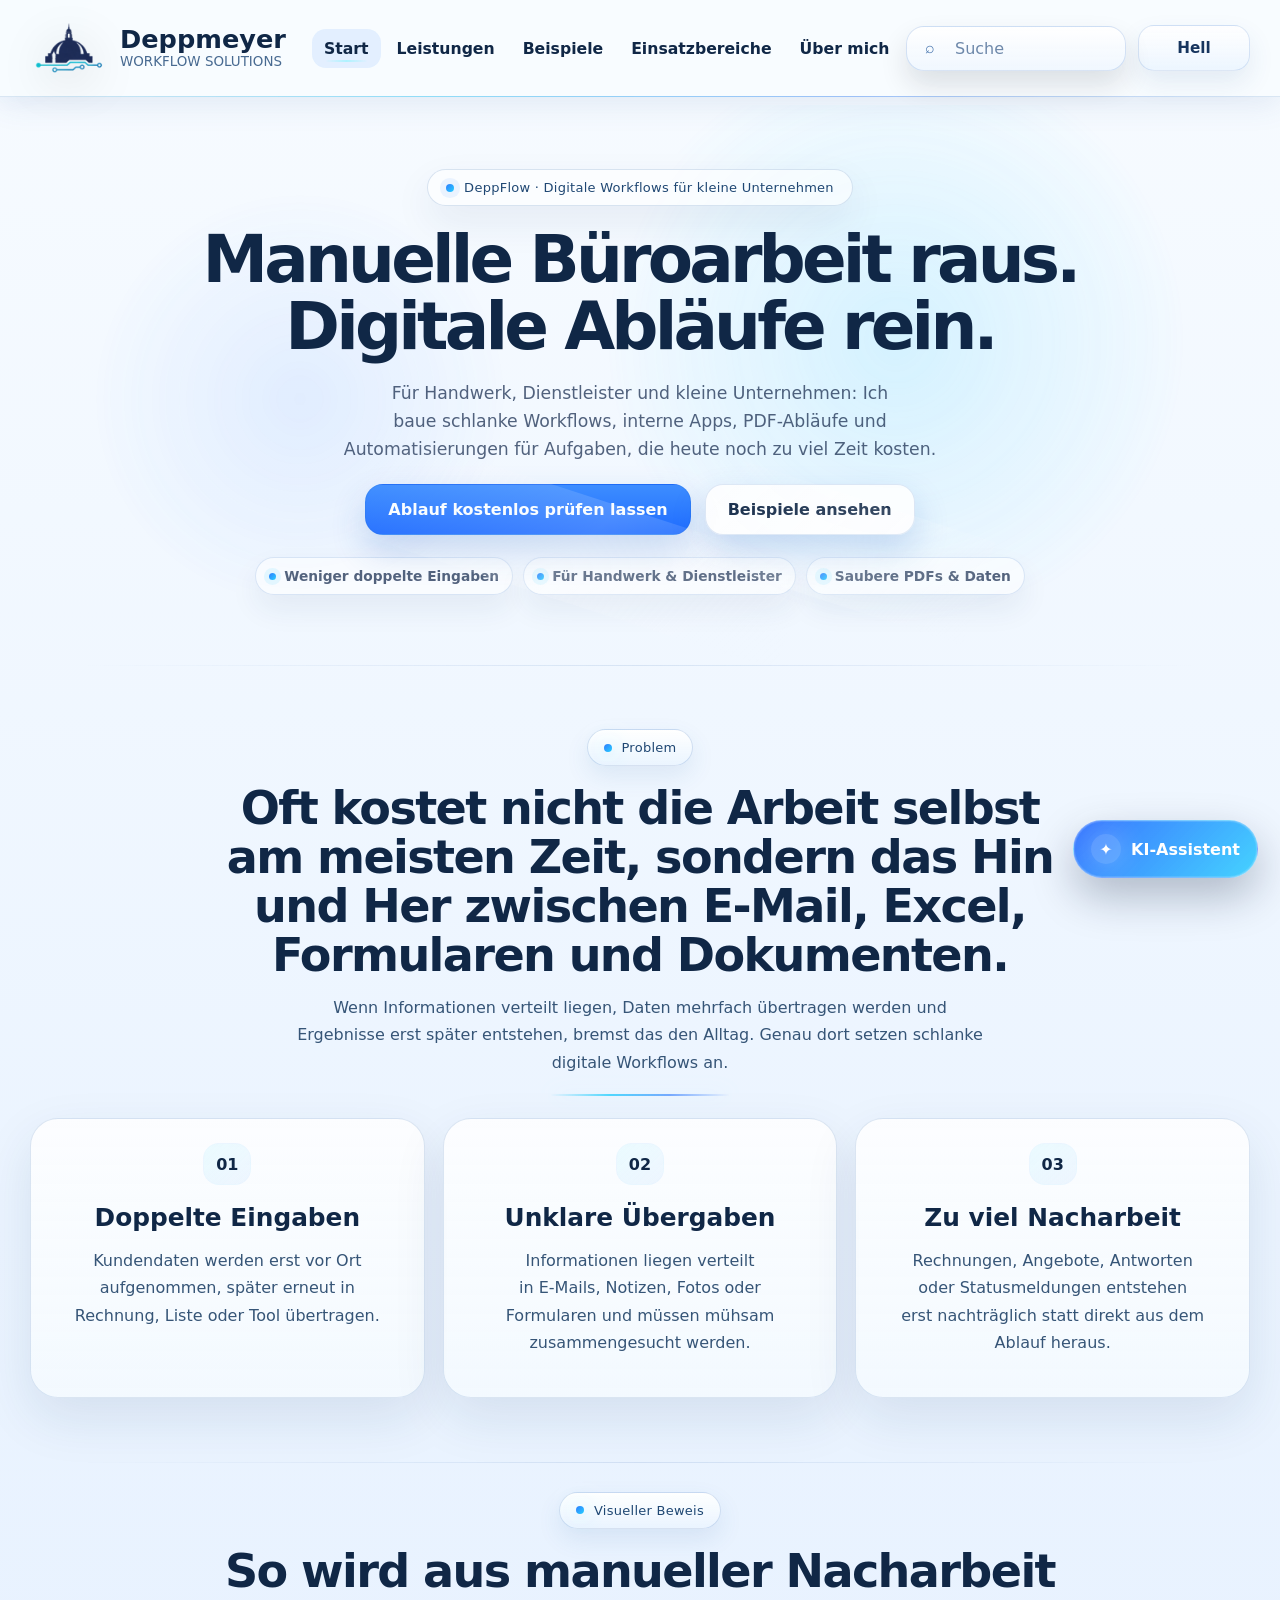
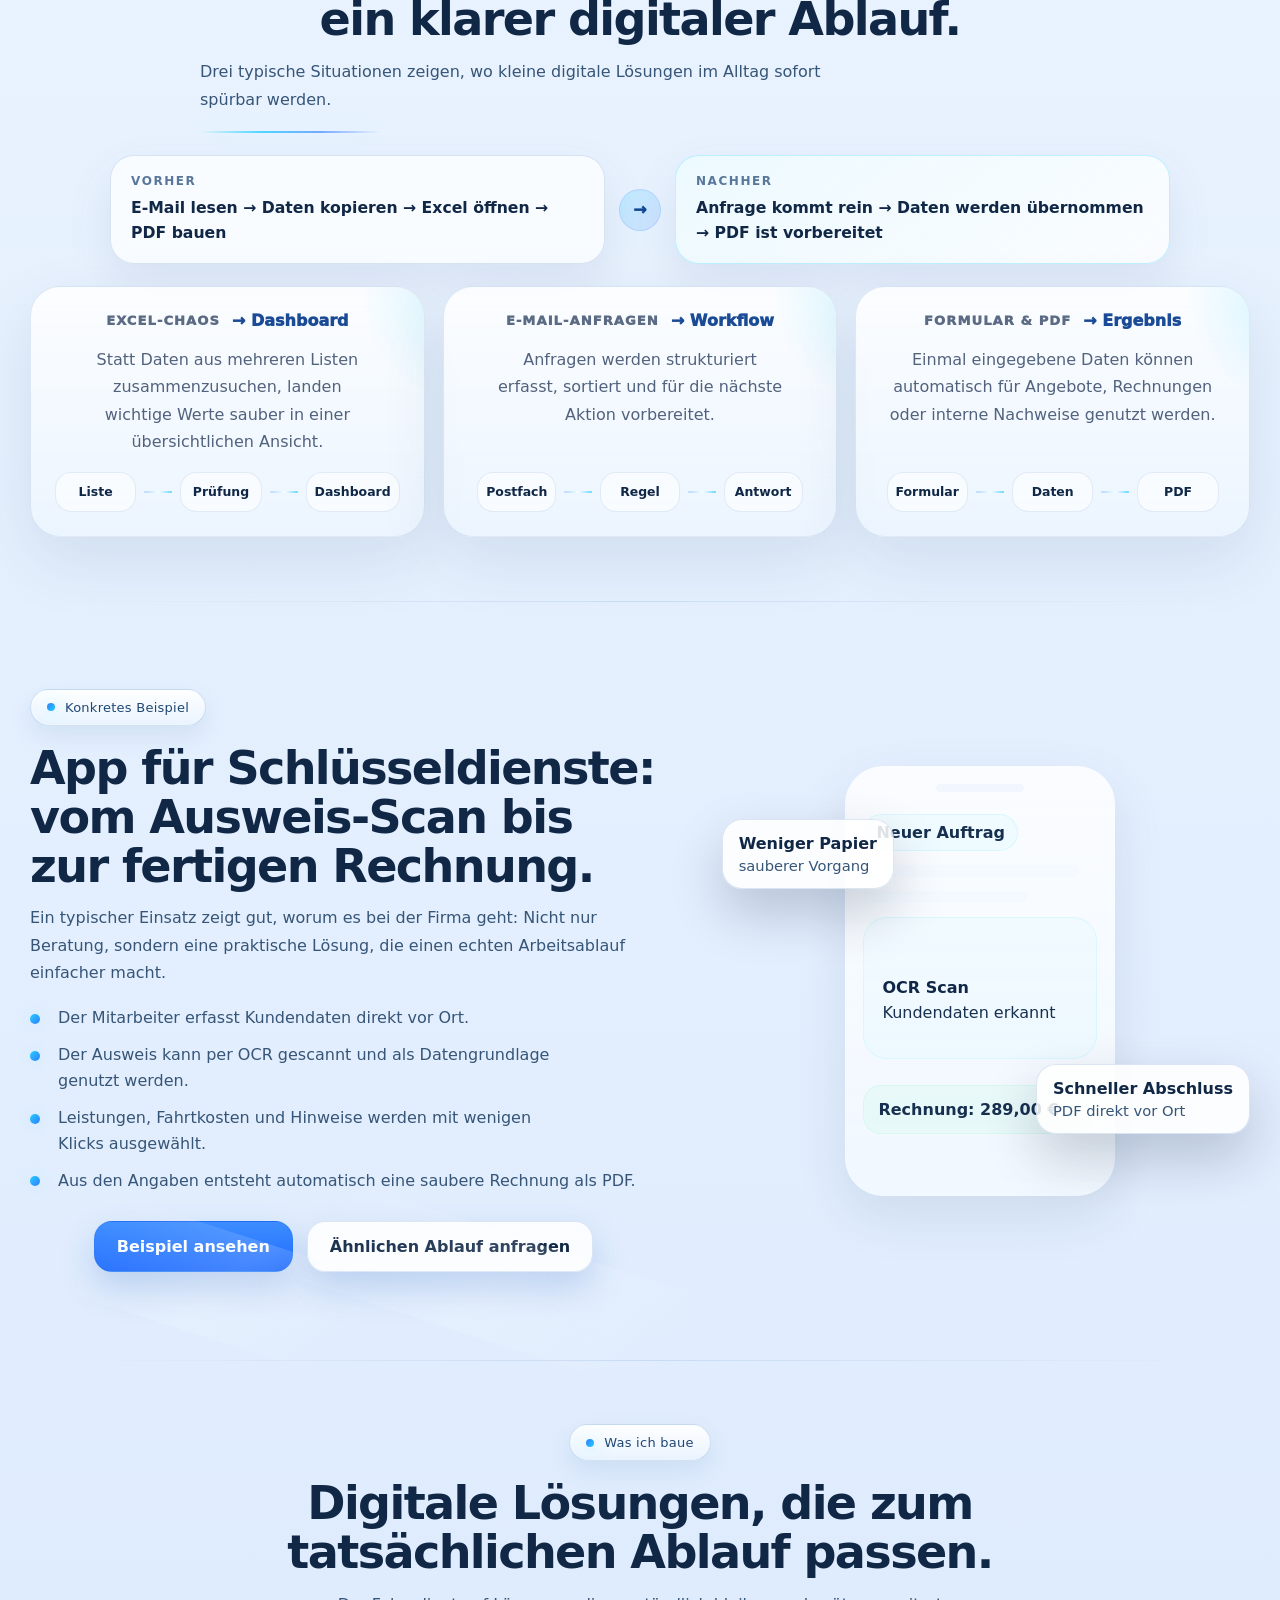
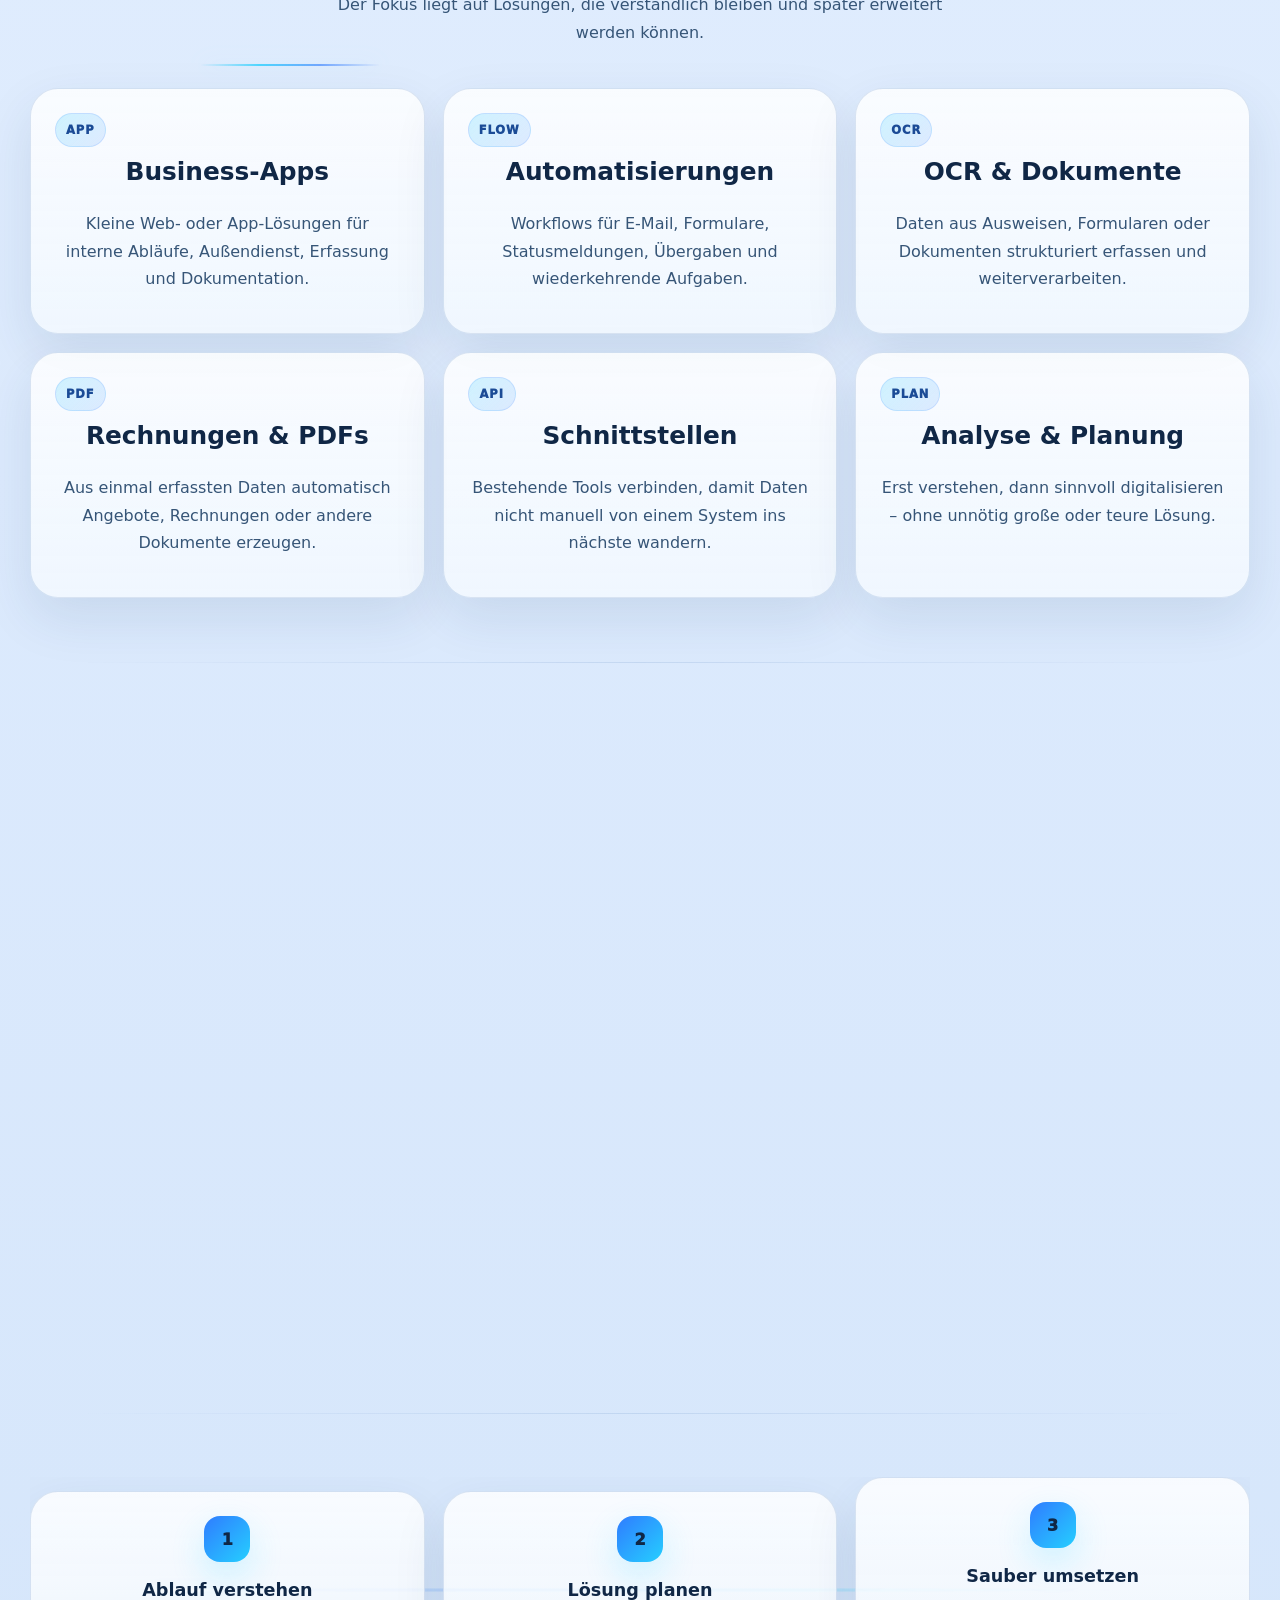
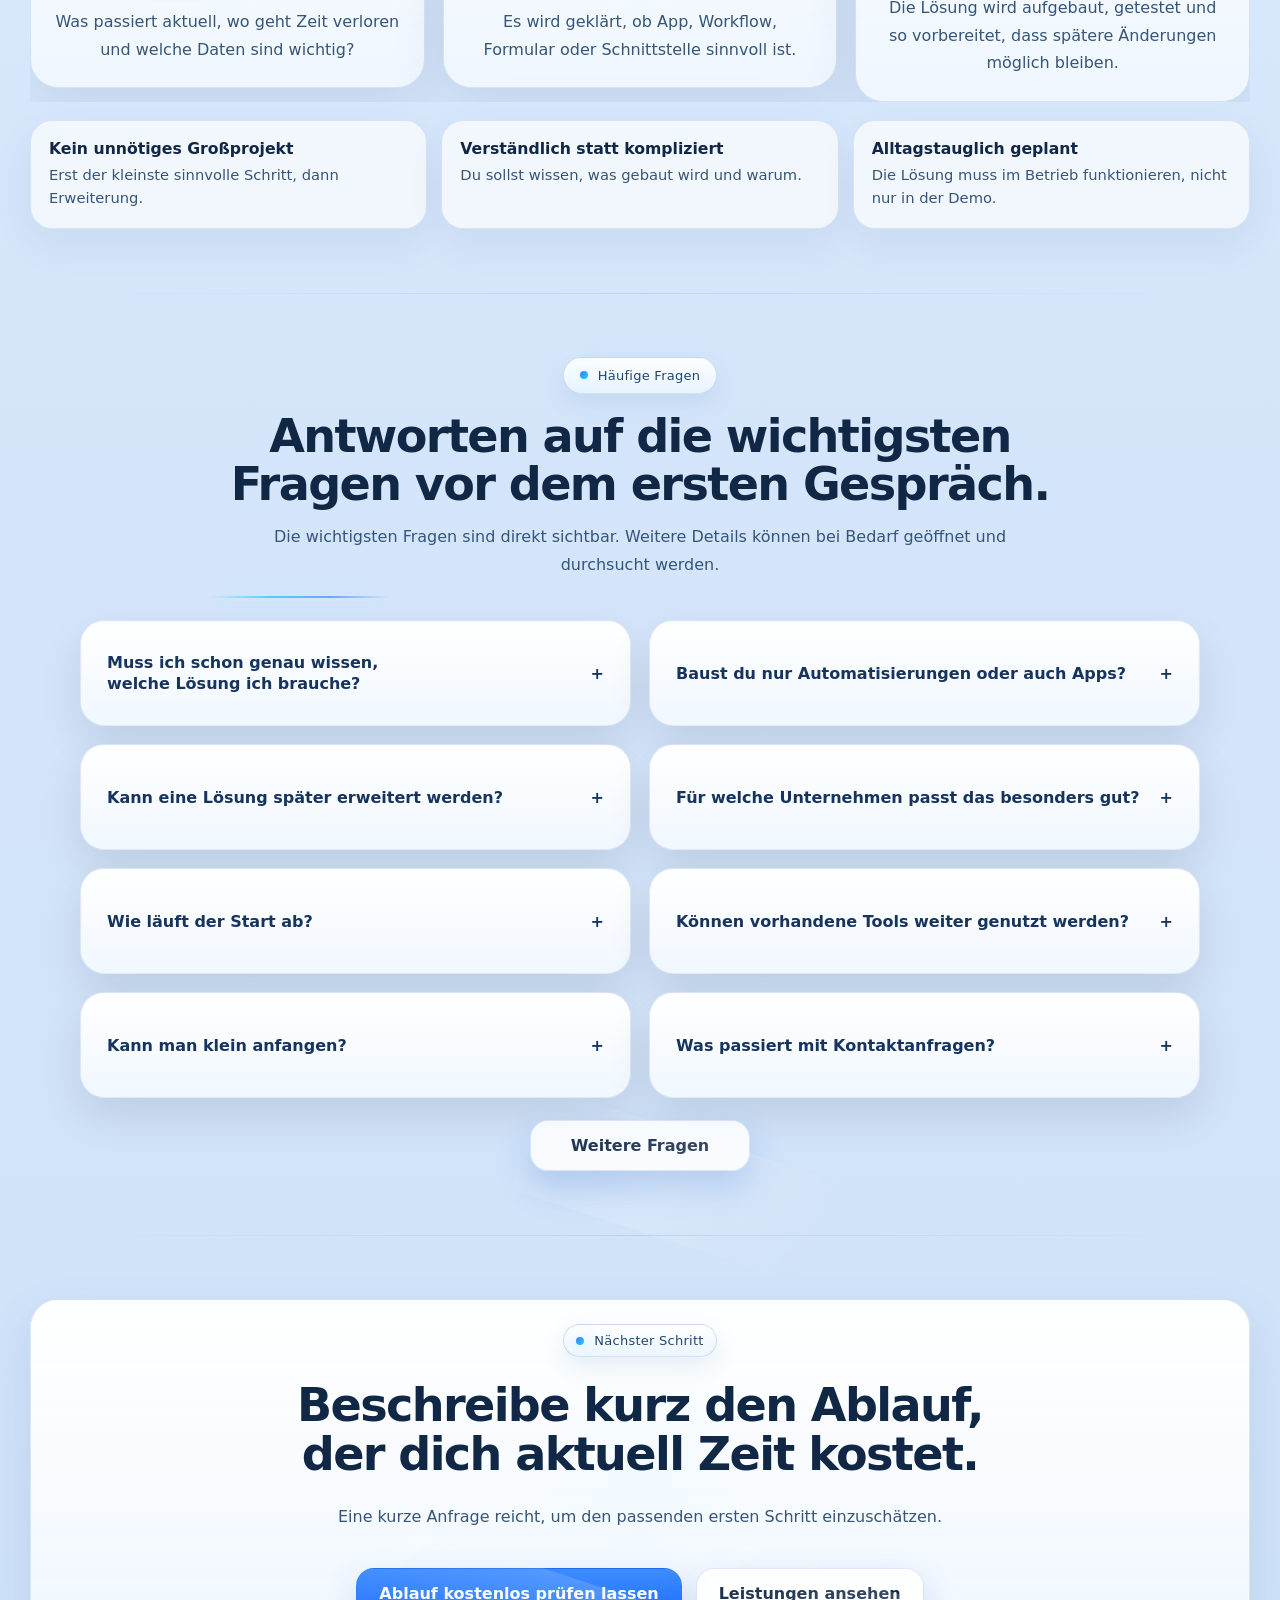
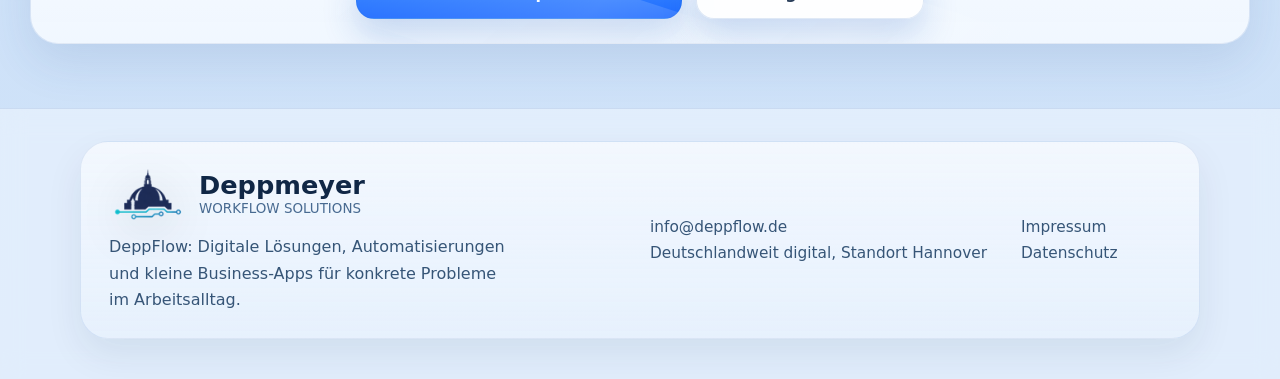
==== commit e1421f5b: "Add files via upload" ====
--- a/index.html
+++ b/index.html
@@ -4,7 +4,7 @@
 <meta charset="utf-8"/>
 <meta content="width=device-width, initial-scale=1" name="viewport"/>
 <title>DeppFlow Hannover | Digitale Workflows &amp; Business-Apps</title>
-<meta content="DeppFlow von Deppmeyer Workflow Solutions aus Hannover entwickelt digitale Workflows, Automatisierungen und Business-Apps für Unternehmen in ganz Deutschland." name="description"/>
+<meta content="DeppFlow aus Hannover entwickelt digitale Workflows, Automatisierungen und kleine Business-Apps für Handwerk, Dienstleister und kleine Unternehmen." name="description"/>
 <link href="css/styles.css" rel="stylesheet"/>
 <link href="favicon.png" rel="icon" type="image/png"/>
 <link href="favicon.ico" rel="shortcut icon"/>
@@ -14,27 +14,27 @@
 <meta content="1200" property="og:image:width"/>
 <meta content="630" property="og:image:height"/>
 <meta content="DeppFlow – Digitale Workflows und Business-Apps aus Hannover" property="og:image:alt"/>
-<script type="application/ld+json" data-schema="deppflow">[{"@context":"https://schema.org","@type":"ProfessionalService","@id":"https://deppflow.de/#deppflow","name":"Deppmeyer Workflow Solutions","alternateName":["DeppFlow","DeppFlow Hannover"],"url":"https://deppflow.de/","logo":"https://deppflow.de/assets/logo-icon.png","image":"https://deppflow.de/assets/og-deppflow.png","email":"info@deppflow.de","address":{"@type":"PostalAddress","streetAddress":"Steinbergstraße 16","postalCode":"30559","addressLocality":"Hannover","addressCountry":"DE"},"areaServed":["Hannover","Deutschland"],"description":"Digitale Workflows, Automatisierungen, interne Business-Apps, OCR, PDF-Erstellung und Schnittstellen für Unternehmen.","founder":{"@type":"Person","name":"Max Deppmeyer"},"sameAs":[]},{"@context":"https://schema.org","@type":"WebSite","@id":"https://deppflow.de/#website","url":"https://deppflow.de/","name":"DeppFlow","alternateName":"Deppmeyer Workflow Solutions","publisher":{"@id":"https://deppflow.de/#deppflow"}},{"@context":"https://schema.org","@type":"BreadcrumbList","itemListElement":[{"@type":"ListItem","position":1,"name":"Startseite","item":"https://deppflow.de/"}]}]</script>
+<script type="application/ld+json" data-schema="deppflow">[{"@context":"https://schema.org","@type":"ProfessionalService","@id":"https://deppflow.de/#deppflow","name":"Deppmeyer Workflow Solutions","alternateName":["DeppFlow","DeppFlow Hannover"],"url":"https://deppflow.de/","logo":"https://deppflow.de/assets/logo-icon.png","image":"https://deppflow.de/assets/og-deppflow.png","email":"info@deppflow.de","address":{"@type":"PostalAddress","streetAddress":"Steinbergstraße 16","postalCode":"30559","addressLocality":"Hannover","addressCountry":"DE"},"areaServed":["Hannover","Deutschland"],"description":"Digitale Workflows, Automatisierungen, interne Business-Apps, OCR, PDF-Erstellung und Schnittstellen für Handwerk, Dienstleister und kleine Unternehmen.","founder":{"@type":"Person","name":"Max Deppmeyer"},"sameAs":[]},{"@context":"https://schema.org","@type":"WebSite","@id":"https://deppflow.de/#website","url":"https://deppflow.de/","name":"DeppFlow","alternateName":"Deppmeyer Workflow Solutions","publisher":{"@id":"https://deppflow.de/#deppflow"}},{"@context":"https://schema.org","@type":"BreadcrumbList","itemListElement":[{"@type":"ListItem","position":1,"name":"Startseite","item":"https://deppflow.de/"}]}]</script>
 <meta content="#101b3e" name="theme-color"/>
 <meta content="website" property="og:type"/>
 <meta content="de_DE" property="og:locale"/>
 <meta content="Deppmeyer Workflow Solutions" property="og:site_name"/>
 <meta content="DeppFlow Hannover | Digitale Workflows &amp; Business-Apps" property="og:title"/>
-<meta content="DeppFlow von Deppmeyer Workflow Solutions aus Hannover entwickelt digitale Workflows, Automatisierungen und Business-Apps für Unternehmen in ganz Deutschland." property="og:description"/>
+<meta content="DeppFlow aus Hannover entwickelt digitale Workflows, Automatisierungen und kleine Business-Apps für Handwerk, Dienstleister und kleine Unternehmen." property="og:description"/>
 <meta content="summary" name="twitter:card"/>
 <meta content="DeppFlow Hannover | Digitale Workflows &amp; Business-Apps" name="twitter:title"/>
-<meta content="DeppFlow von Deppmeyer Workflow Solutions aus Hannover entwickelt digitale Workflows, Automatisierungen und Business-Apps für Unternehmen in ganz Deutschland." name="twitter:description"/>
+<meta content="DeppFlow aus Hannover entwickelt digitale Workflows, Automatisierungen und kleine Business-Apps für Handwerk, Dienstleister und kleine Unternehmen." name="twitter:description"/>
 </head>
 <body class="page-shell" data-page="index.html" data-theme="light"><script>try{const k='deppmeyer-theme';const saved=sessionStorage.getItem(k);const theme=saved||'light';document.body.setAttribute('data-theme',theme);document.documentElement.style.colorScheme=theme;}catch(e){}</script>
 <div aria-hidden="true" class="scroll-progress"></div>
 <div aria-hidden="true" class="cursor-glow"></div>
 <header class="topbar">
 <div class="container nav">
-<a aria-label="Startseite" class="brand" href="index.html">
+<a aria-label="Startseite" class="brand" href="/">
 <img alt="Deppmeyer Logo" class="brand-icon" decoding="async" src="assets/logo-icon.png"/>
 <span class="brand-text"><span class="brand-name">Deppmeyer</span><span class="brand-sub">Workflow Solutions</span></span>
 </a>
-<nav aria-label="Hauptnavigation" class="nav-links"><a class="active" href="index.html">Start</a><a class="" href="leistungen.html">Leistungen</a><a class="" href="beispiele.html">Beispiele</a><a class="" href="einsatzbereiche.html">Einsatzbereiche</a><a class="" href="ueber-mich.html">Über mich</a><a class="" href="kontakt.html">Kontakt</a></nav>
+<nav aria-label="Hauptnavigation" class="nav-links"><a class="active" href="/">Start</a><a class="" href="/leistungen">Leistungen</a><a class="" href="/beispiele">Beispiele</a><a class="" href="/einsatzbereiche">Einsatzbereiche</a><a class="" href="/ueber-mich">Über mich</a><a class="" href="/kontakt">Kontakt</a></nav>
 <div class="nav-actions">
 <div class="header-search search-shell" data-search-root="">
 <span class="search-icon">⌕</span>
@@ -51,7 +51,7 @@
 <input aria-label="Website durchsuchen" class="search-input" data-search-input="" placeholder="Suche" type="search"/>
 <div class="search-results hidden" data-search-results=""></div>
 </div>
-<nav aria-label="Mobile Hauptnavigation" class="mobile-links"><a class="active" href="index.html">Start</a><a class="" href="leistungen.html">Leistungen</a><a class="" href="beispiele.html">Beispiele</a><a class="" href="einsatzbereiche.html">Einsatzbereiche</a><a class="" href="ueber-mich.html">Über mich</a><a class="" href="kontakt.html">Kontakt</a></nav>
+<nav aria-label="Mobile Hauptnavigation" class="mobile-links"><a class="active" href="/">Start</a><a class="" href="/leistungen">Leistungen</a><a class="" href="/beispiele">Beispiele</a><a class="" href="/einsatzbereiche">Einsatzbereiche</a><a class="" href="/ueber-mich">Über mich</a><a class="" href="/kontakt">Kontakt</a></nav>
 </div>
 </header>
 
@@ -59,16 +59,16 @@
 <section class="hero anchor-offset premium-hero" id="hero">
 <div class="container premium-hero-inner reveal">
 <div class="premium-hero-copy">
-<span class="eyebrow premium-hero-eyebrow">DeppFlow · Digitale Lösungen aus Hannover</span>
-<h1>Manuelle Abläufe raus. Digitale Workflows rein.</h1>
-<p class="premium-hero-lead">Von Formularen, E-Mails und Excel-Listen bis zu internen Apps, PDFs, OCR und Workflows: Ich baue schlanke digitale Lösungen für Abläufe, die heute noch zu viel Zeit kosten.</p>
+<span class="eyebrow premium-hero-eyebrow">DeppFlow · Digitale Workflows für kleine Unternehmen</span>
+<h1>Manuelle Büroarbeit raus. Digitale Abläufe rein.</h1>
+<p class="premium-hero-lead">Für Handwerk, Dienstleister und kleine Unternehmen: Ich baue schlanke Workflows, interne Apps, PDF-Abläufe und Automatisierungen für Aufgaben, die heute noch zu viel Zeit kosten.</p>
 <div class="btn-row premium-hero-actions">
-<a class="btn" href="kontakt.html">Ablauf kostenlos prüfen lassen</a>
-<a class="btn ghost" href="beispiele.html">Beispiele ansehen</a>
+<a class="btn" href="/kontakt">Ablauf kostenlos prüfen lassen</a>
+<a class="btn ghost" href="/beispiele">Beispiele ansehen</a>
 </div>
 <div class="hero-signal-row" aria-label="Typische Ergebnisse">
 <span>Weniger doppelte Eingaben</span>
-<span>Schnellere Übergaben</span>
+<span>Für Handwerk & Dienstleister</span>
 <span>Saubere PDFs & Daten</span>
 </div>
 </div>
@@ -160,7 +160,7 @@
 <li>Leistungen, Fahrtkosten und Hinweise werden mit wenigen Klicks ausgewählt.</li>
 <li>Aus den Angaben entsteht automatisch eine saubere Rechnung als PDF.</li>
 </ul>
-<div class="btn-row"><a class="btn" href="beispiele.html#beispiel-schluesseldienst-app">Beispiel ansehen</a><a class="btn ghost" href="kontakt.html">Ähnlichen Ablauf anfragen</a></div>
+<div class="btn-row"><a class="btn" href="/beispiele#beispiel-schluesseldienst-app">Beispiel ansehen</a><a class="btn ghost" href="/kontakt">Ähnlichen Ablauf anfragen</a></div>
 </div>
 <div class="app-showcase" aria-hidden="true">
 <div class="phone-mockup">
@@ -187,13 +187,29 @@
 <p>Der Fokus liegt auf Lösungen, die verständlich bleiben und später erweitert werden können.</p>
 </div>
 <div class="solution-card-grid solution-card-grid--six">
-<a class="solution-card link-card service-signal-card" href="leistungen.html#apps"><span class="solution-card-icon">APP</span><h3>Business-Apps</h3><p>Kleine Web- oder App-Lösungen für interne Abläufe, Außendienst, Erfassung und Dokumentation.</p></a>
-<a class="solution-card link-card service-signal-card" href="leistungen.html#automatisierung"><span class="solution-card-icon">FLOW</span><h3>Automatisierungen</h3><p>Workflows für E-Mail, Formulare, Statusmeldungen, Übergaben und wiederkehrende Aufgaben.</p></a>
-<a class="solution-card link-card service-signal-card" href="leistungen.html#ocr"><span class="solution-card-icon">OCR</span><h3>OCR & Dokumente</h3><p>Daten aus Ausweisen, Formularen oder Dokumenten strukturiert erfassen und weiterverarbeiten.</p></a>
-<a class="solution-card link-card service-signal-card" href="leistungen.html#pdf"><span class="solution-card-icon">PDF</span><h3>Rechnungen & PDFs</h3><p>Aus einmal erfassten Daten automatisch Angebote, Rechnungen oder andere Dokumente erzeugen.</p></a>
-<a class="solution-card link-card service-signal-card" href="leistungen.html#schnittstellen"><span class="solution-card-icon">API</span><h3>Schnittstellen</h3><p>Bestehende Tools verbinden, damit Daten nicht manuell von einem System ins nächste wandern.</p></a>
-<a class="solution-card link-card service-signal-card" href="leistungen.html#analyse"><span class="solution-card-icon">PLAN</span><h3>Analyse & Planung</h3><p>Erst verstehen, dann sinnvoll digitalisieren – ohne unnötig große oder teure Lösung.</p></a>
-</div>
+<a class="solution-card link-card service-signal-card" href="/leistungen#apps"><span class="solution-card-icon">APP</span><h3>Business-Apps</h3><p>Kleine Web- oder App-Lösungen für interne Abläufe, Außendienst, Erfassung und Dokumentation.</p></a>
+<a class="solution-card link-card service-signal-card" href="/leistungen#automatisierung"><span class="solution-card-icon">FLOW</span><h3>Automatisierungen</h3><p>Workflows für E-Mail, Formulare, Statusmeldungen, Übergaben und wiederkehrende Aufgaben.</p></a>
+<a class="solution-card link-card service-signal-card" href="/leistungen#ocr"><span class="solution-card-icon">OCR</span><h3>OCR & Dokumente</h3><p>Daten aus Ausweisen, Formularen oder Dokumenten strukturiert erfassen und weiterverarbeiten.</p></a>
+<a class="solution-card link-card service-signal-card" href="/leistungen#pdf"><span class="solution-card-icon">PDF</span><h3>Rechnungen & PDFs</h3><p>Aus einmal erfassten Daten automatisch Angebote, Rechnungen oder andere Dokumente erzeugen.</p></a>
+<a class="solution-card link-card service-signal-card" href="/leistungen#schnittstellen"><span class="solution-card-icon">API</span><h3>Schnittstellen</h3><p>Bestehende Tools verbinden, damit Daten nicht manuell von einem System ins nächste wandern.</p></a>
+<a class="solution-card link-card service-signal-card" href="/leistungen#analyse"><span class="solution-card-icon">PLAN</span><h3>Analyse & Planung</h3><p>Erst verstehen, dann sinnvoll digitalisieren – ohne unnötig große oder teure Lösung.</p></a>
+</div>
+</div>
+</section>
+
+<section class="section section-tight">
+<div class="container reveal">
+<div class="section-head section-head-centered compact-center">
+<span class="eyebrow">Typische Einstiege</span>
+<h2>Greifbare Startpunkte statt unklarer Technikprojekte.</h2>
+<p>Der Einstieg kann klein bleiben: Erst wird ein konkreter Ablauf verbessert, danach kann die Lösung erweitert werden.</p>
+</div>
+<div class="solution-card-grid solution-card-grid--three">
+<div class="solution-card"><span class="card-icon">Check</span><h3>Ablauf-Check</h3><p>Du beschreibst den aktuellen Ablauf. Danach wird klar, welcher erste digitale Schritt sinnvoll ist und was sich eher nicht lohnt.</p></div>
+<div class="solution-card"><span class="card-icon">MVP</span><h3>Workflow-MVP</h3><p>Ein konkreter Prozess wird als kleiner erster Stand umgesetzt, zum Beispiel Anfrage erfassen, Daten prüfen und Ergebnis vorbereiten.</p></div>
+<div class="solution-card"><span class="card-icon">PDF</span><h3>Dokumenten-Automatisierung</h3><p>Angebote, Rechnungen, Nachweise oder interne Unterlagen werden aus einmal erfassten Daten sauber vorbereitet.</p></div>
+</div>
+<div class="btn-row btn-row-center"><a class="btn ghost" href="/kontakt#kontaktformular">Passenden Einstieg prüfen lassen</a></div>
 </div>
 </section>
 
@@ -217,7 +233,7 @@
 <div class="section-head section-head-centered compact-center">
 <span class="eyebrow">Häufige Fragen</span>
 <h2>Antworten auf die wichtigsten Fragen vor dem ersten Gespräch.</h2>
-<p>Der FAQ-Bereich ist bewusst größer aufgebaut: Die wichtigsten Fragen sind sofort sichtbar, weitere Fragen können bei Bedarf geöffnet und durchsucht werden.</p>
+<p>Die wichtigsten Fragen sind direkt sichtbar. Weitere Details können bei Bedarf geöffnet und durchsucht werden.</p>
 </div>
 <div class="faq-list solution-faq faq-visible-list">
 <div class="faq-item reveal"><button aria-expanded="false" class="faq-question">Muss ich schon genau wissen, welche Lösung ich brauche?<span>+</span></button><div class="faq-answer"><div class="faq-answer-inner"><p>Nein. Es reicht, wenn du beschreibst, welcher Ablauf aktuell Zeit kostet, wo Informationen verloren gehen oder welche Aufgabe immer wieder manuell passiert. Daraus lässt sich ableiten, ob eher eine App, ein Workflow, OCR, PDF-Erstellung oder eine Schnittstelle sinnvoll ist.</p></div></div></div>
@@ -296,7 +312,7 @@
 <div class="mini-label">Nächster Schritt</div>
 <h2>Beschreibe kurz den Ablauf, der dich aktuell Zeit kostet.</h2>
 <p>Eine kurze Anfrage reicht, um den passenden ersten Schritt einzuschätzen.</p>
-<div class="btn-row btn-row-center"><a class="btn" href="kontakt.html">Ablauf kostenlos prüfen lassen</a><a class="btn ghost" href="leistungen.html">Leistungen ansehen</a></div>
+<div class="btn-row btn-row-center"><a class="btn" href="/kontakt">Ablauf kostenlos prüfen lassen</a><a class="btn ghost" href="/leistungen">Leistungen ansehen</a></div>
 </div>
 </div>
 </section>
@@ -304,7 +320,7 @@
 <footer class="footer">
 <div class="container footer-grid">
 <div class="footer-box">
-<a aria-label="Startseite" class="footer-brand" href="index.html">
+<a aria-label="Startseite" class="footer-brand" href="/">
 <img alt="Deppmeyer Logo" class="brand-icon" decoding="async" src="assets/logo-icon.png"/>
 <span class="brand-text"><span class="brand-name">Deppmeyer</span><span class="brand-sub">Workflow Solutions</span></span>
 </a>
@@ -315,8 +331,8 @@
 <span data-config="location">Deutschlandweit digital, Standort Hannover</span>
 </div>
 <div class="footer-links footer-links--legal small">
-<a href="impressum.html">Impressum</a>
-<a href="datenschutz.html">Datenschutz</a>
+<a href="/impressum">Impressum</a>
+<a href="/datenschutz">Datenschutz</a>
 </div>
 </div>
 </div>
--- a/css/styles.css
+++ b/css/styles.css
@@ -356,8 +356,6 @@
   .workflow-current-copy{grid-template-columns:1fr}
   .workflow-current-side{justify-content:flex-start}
 }
-
-/* v5 header search, homepage density, and polish */
 .topbar::after{content:"";position:absolute;left:0;right:0;bottom:-1px;height:1px;background:linear-gradient(90deg, transparent, rgba(168,243,255,.42), transparent);opacity:.85}
 .nav{position:relative}
 .nav-actions{justify-self:end}
@@ -454,9 +452,6 @@
   .loop-center{width:136px;height:136px}
   .flow-particle{width:10px;height:10px}
 }
-
-
-/* v6 refinements */
 body{
   background:
     radial-gradient(circle at 12% -8%, rgba(168,243,255,.16), transparent 0 22%),
@@ -518,9 +513,6 @@
   .section-head h2,.callout h2,.cta-panel h2{max-width:none}
   .sector-grid{grid-template-columns:1fr}
 }
-
-
-/* v7 search spacing and solid dropdown */
 .nav-actions{margin-left:28px;flex-shrink:0}
 .header-search{width:min(248px,21vw);margin-left:6px}
 .header-search .search-results,
@@ -574,9 +566,6 @@
 @media (max-width: 1024px){
   .nav-actions{margin-left:0}
 }
-
-
-/* v7.1 FAQ expansion and contact select polish */
 .faq-grid{grid-template-columns:repeat(2,minmax(0,1fr));align-items:start}
 .select{
   appearance:none;
@@ -596,18 +585,12 @@
 @media (max-width: 860px){
   .faq-grid{grid-template-columns:1fr}
 }
-
-
-/* v8.1 contact email validation */
 .field-help{margin-top:8px;font-size:.92rem;line-height:1.45;color:var(--muted)}
 .field-help.is-valid{color:#adf3cb}
 .field-help.is-invalid{color:#ffd2d2}
 .input.is-valid{border-color:rgba(173,243,203,.5);box-shadow:0 0 0 1px rgba(173,243,203,.18),0 0 18px rgba(173,243,203,.08)}
 .input.is-invalid{border-color:rgba(255,176,176,.55);box-shadow:0 0 0 1px rgba(255,176,176,.18),0 0 18px rgba(255,176,176,.08)}
 .btn.is-disabled,.btn[aria-disabled="true"]{opacity:.55;pointer-events:none;filter:saturate(.75)}
-
-
-/* v10 mobile stabilization */
 html,body{max-width:100%;overflow-x:hidden}
 main,section,article,div,form,nav{min-width:0}
 summary,small,span,strong,p,h1,h2,h3,h4,a,button,input,select,textarea{overflow-wrap:anywhere}
@@ -736,8 +719,6 @@
   .loop-bottom{bottom:12px}
   .loop-left{left:12px}
 }
-
-/* v11 premium-minimal accordions and polish */
 .accordion-grid{align-items:start}
 .accordion-card,.faq-more,.example-meta-toggle{padding:0;overflow:hidden;transition:border-color var(--transition), box-shadow var(--transition), background var(--transition), transform var(--transition)}
 .accordion-card::after,.faq-more::after,.example-meta-toggle::after{content:"";position:absolute;inset:auto -24% -34% auto;width:52%;height:52%;background:radial-gradient(circle, rgba(168,243,255,.14), rgba(168,243,255,0) 72%);pointer-events:none;opacity:.72;transition:opacity var(--transition), transform var(--transition)}
@@ -797,9 +778,6 @@
   .example-meta-toggle .accordion-summary{padding:16px}
   .example-meta-toggle .accordion-content{padding:0 16px 16px}
 }
-
-
-/* v12 mobile header search + clearer hero hook */
 .hero-simple-benefits{display:grid;gap:12px;margin-top:18px}
 .hero-simple-title{font-size:.96rem;font-weight:700;color:#f2f8ff}
 .hero-simple-grid{display:grid;grid-template-columns:repeat(3,minmax(0,1fr));gap:10px}
@@ -822,9 +800,6 @@
 @media (max-width: 640px){
   .hero-simple-item{padding:11px 13px;border-radius:14px;font-size:.95rem}
 }
-
-
-/* v13 layout cleanup */
 .hero-loop-head .status-cluster{display:none}
 .contact-layout-single{grid-template-columns:1fr;max-width:900px;margin:0 auto}
 .service-grid,.three-grid,.sector-grid,.value-grid{grid-auto-rows:1fr}
@@ -2791,9 +2766,6 @@
   .hero-trustline span,
   .trust-triplet span{font-size:.88rem;padding:8px 12px}
 }
-
-
-/* v006 examples + faq improvements */
 body[data-page="beispiele.html"] .story-item .example-point-list{margin:10px 0 0 1rem;padding:0;display:grid;gap:8px}
 body[data-page="beispiele.html"] .story-item .example-point-list li{line-height:1.62;color:var(--text)}
 body[data-page="beispiele.html"] .examples-tools{justify-content:flex-start !important}
@@ -2823,9 +2795,6 @@
   .faq-topic-bar{justify-content:flex-start}
   .faq-search{justify-content:stretch}
 }
-
-
-/* v006a polish: FAQ explorer, text sharpness, theme persistence support */
 .workflow-node::before,.service-card::before,.usage-card::before,.metric-card::before,.overview-card::before,.workflow-current::before,.contact-card::before,.contact-form::before,.problem-card::before,.step-card::before,.quote-box::before,.cta-panel::before{z-index:0;opacity:.36;filter:none !important;backdrop-filter:none !important}
 .workflow-node > *,.service-card > *,.usage-card > *,.metric-card > *,.overview-card > *,.workflow-current > *,.contact-card > *,.contact-form > *,.problem-card > *,.step-card > *,.quote-box > *,.cta-panel > *,.faq-item > *,.example-card > *,.timeline-card > *,.search-result > *{position:relative;z-index:1;text-shadow:none !important;filter:none !important}
 .faq-item,.service-card,.usage-card,.metric-card,.overview-card,.contact-card,.contact-form,.problem-card,.step-card,.quote-box,.cta-panel,.workflow-node,.workflow-current,.example-card,.timeline-card{transform:translateZ(0)}
@@ -2858,9 +2827,6 @@
   .faq-search{max-width:none}
   .faq-topic-grid{grid-template-columns:1fr}
 }
-
-
-/* v006b fixes */
 .nav-links a,.mobile-links a{display:inline-flex;align-items:center;justify-content:center;white-space:nowrap !important;min-width:max-content;flex:0 0 auto;word-break:keep-all;}
 .nav-links a.active{white-space:nowrap !important;min-width:max-content;}
 .nav-links a[href="ueber-mich.html"]{white-space:nowrap !important;min-width:max-content;}
@@ -2907,9 +2873,6 @@
   .workflow-check-intro{padding:22px 20px}
   .workflow-check-actions{align-items:flex-start}
 }
-
-
-/* v007a quickcheck and search refinements */
 #workflow-check .container{position:relative}
 .workflow-check-head{align-items:flex-start;text-align:left;max-width:760px;margin:0 0 18px}
 .workflow-check-head::after{display:none}
@@ -2945,8 +2908,6 @@
   .header-search .search-results,
   .mobile-search .search-results{max-height:min(58vh, 420px)}
 }
-
-/* v007b fix scrollable search results */
 .header-search,
 .mobile-search,
 .search-shell,
@@ -2968,9 +2929,6 @@
   .mobile-search .search-results{width:100%; max-width:none;}
   .search-result{padding:12px 13px;}
 }
-
-
-/* v007e alignment cleanup + light default */
 body[data-page="index.html"] .section-head,
 body[data-page="index.html"] .workflow-check-intro,
 body[data-page="index.html"] .faq-grid-primary,
@@ -3077,8 +3035,6 @@
     margin-right:auto !important;
   }
 }
-
-/* v007h page hero side animations + step quickcheck */
 .hero-title-row{display:grid;grid-template-columns:minmax(120px,180px) auto minmax(120px,180px);align-items:center;gap:22px;width:100%;max-width:1120px;margin:0 auto}
 .page-title-row h1{margin:0;text-align:center;justify-self:center;max-width:none}
 .title-flow{height:120px;display:flex;align-items:center;justify-content:center;opacity:.96;pointer-events:none}
@@ -3140,9 +3096,6 @@
   .title-flow-left{order:2}
   .workflow-check-shell--sequential{padding:18px}
 }
-
-
-/* v008 auto-advance quickcheck cleanup */
 [data-workflow-check-next],
 [data-workflow-check-evaluate]{display:none !important;}
 
@@ -3196,8 +3149,6 @@
     padding:14px 14px 16px;
   }
 }
-
-/* v007g dark contact quickcheck intro fix */
 body[data-theme="dark"][data-page="kontakt.html"] .contact-check-entry.workflow-check-intro{
   background:linear-gradient(180deg, rgba(13,22,42,.92), rgba(9,16,32,.82)) !important;
   border-color:rgba(126,164,220,.18) !important;
@@ -3253,9 +3204,6 @@
   top:12px;
   right:14px;
 }
-
-
-/* v010 page cleanup: remove selected pills, tighten spacing, relax einsatz hero headline, align dark cards */
 body[data-page="index.html"] .hero-copy > .eyebrow,
 body[data-page="index.html"] #probleme .section-head > .eyebrow,
 body[data-page="index.html"] #vorher-nachher .section-head > .eyebrow,
@@ -3340,8 +3288,6 @@
     line-height:1.06 !important;
   }
 }
-
-/* v011 start hero spacing cleanup */
 body[data-page="index.html"] .hero{
   padding-bottom:18px;
 }
@@ -3374,9 +3320,6 @@
     height:700px;
   }
 }
-
-
-/* v012 smoother detail expansion */
 body[data-page="leistungen.html"] .service-grid,
 body[data-page="leistungen.html"] .three-grid,
 body[data-page="einsatzbereiche.html"] .service-grid,
@@ -3454,8 +3397,6 @@
     min-height:auto;
   }
 }
-
-/* v013 force full detail content visibility */
 body[data-page="leistungen.html"] .service-grid > .accordion-card,
 body[data-page="leistungen.html"] .three-grid > .accordion-card,
 body[data-page="einsatzbereiche.html"] .service-grid > .accordion-card,
@@ -3707,9 +3648,6 @@
     padding-bottom:18px !important;
   }
 }
-
-
-/* v014 final stability and responsive hardening */
 /* Keep closed details truly closed; only opened card shows its content */
 details:not([open]) > .accordion-content,
 details:not([open]) > .faq-answer,
@@ -4360,9 +4298,6 @@
     text-align:left !important;
   }
 }
-
-
-/* v008 targeted legal cleanup + restore leistungen hero */
 body[data-page="impressum.html"] .page-hero,
 body[data-page="datenschutz.html"] .page-hero{
   text-align:center !important;
@@ -4499,9 +4434,6 @@
     padding:26px 22px !important;
   }
 }
-
-
-/* v009 legal pages centering + leistungen hero hard override */
 html body[data-page="impressum.html"] .legal,
 html body[data-page="datenschutz.html"] .legal{
   max-width:980px !important;
@@ -5625,9 +5557,6 @@
     padding:10px 14px !important;
   }
 }
-
-
-/* v010 homepage clarity + examples emphasis */
 body[data-page="index.html"] #einstieg .section-head{max-width:760px}
 body[data-page="index.html"] .home-guide-grid{margin-top:18px;align-items:stretch}
 body[data-page="index.html"] .home-guide-card{height:100%;text-align:left}
@@ -5769,8 +5698,6 @@
     grid-template-columns:1fr !important;
   }
 }
-
-/* v011 start hero centered refinement */
 body[data-page="index.html"] .hero-grid.hero-grid-clean.hero-grid-centered{
   grid-template-columns:minmax(150px, 220px) minmax(0, 760px) minmax(150px, 220px);
   align-items:center;
@@ -5908,8 +5835,6 @@
     line-height:1.45;
   }
 }
-
-/* v012 start hero layout fix */
 body[data-page="index.html"] .hero-grid.hero-grid-clean.hero-grid-centered{
   display:grid !important;
   grid-template-columns:minmax(120px, 220px) minmax(0, 760px) minmax(120px, 220px) !important;
@@ -7439,9 +7364,6 @@
     animation:none;
   }
 }
-
-
-/* v008: Startseite Problem-Text links unter der Überschrift ausrichten */
 body[data-page="index.html"] .problem-overview-section .section-head{
   text-align:left !important;
   align-items:flex-start !important;
@@ -8578,8 +8500,6 @@
     transition:none !important;
   }
 }
-
-/* v021 - kompakte Conversion- und Assistenten-Verbesserungen */
 .before-after-strip{
   display:grid;
   grid-template-columns:minmax(0,1fr) auto minmax(0,1fr);
@@ -8826,9 +8746,6 @@
   .solution-finder-chip,
   .contact-config-chip{transition:none!important}
 }
-
-
-/* v022: Beispiele-Kurzinfos nebeneinander, Startseite/Kontakt entschlackt */
 body[data-page="beispiele.html"] .case-snapshot{
   width:min(100%, 760px) !important;
   margin:18px auto 0 !important;
@@ -8858,9 +8775,6 @@
     min-height:auto !important;
   }
 }
-
-
-/* v022: Hero-Visual ruhiger, Chat-Anker klarer, Überschriften kompakter */
 body[data-page="index.html"] .workflow-pipeline,
 body[data-page="index.html"] .premium-hero-visual::after{
   display:none !important;
@@ -8927,9 +8841,6 @@
     outline-offset:5px;
   }
 }
-
-
-/* v023: Startseite kompakter und Hero-Text stärker gewichtet; Beispiele-Suche entfernt */
 body[data-page="index.html"] .premium-hero{
   min-height:auto !important;
   padding:62px 0 68px !important;
@@ -9026,8 +8937,6 @@
     width:min(100%,420px) !important;
   }
 }
-
-/* v024: Interaktions-Feinschliff ohne neue Daueranimationen */
 @media (min-width: 901px){
   body:not([data-page="index.html"]) .page-hero{
     min-height:auto !important;
@@ -9232,9 +9141,6 @@
     transition:none !important;
   }
 }
-
-
-/* v025: Keine ausgeblendeten Folgesektionen, kompaktere Unterseiten-Heros und klareres Startseiten-Visual */
 @media (min-width:901px){
   body:not([data-page="index.html"]) .page-hero{
     min-height:auto !important;
@@ -9335,8 +9241,6 @@
     padding-top:22px !important;
   }
 }
-
-/* v026: Hero-Visual stabilisieren und Unterseiten sofort mit Inhalt sichtbar machen */
 body[data-page="index.html"] .premium-hero{
   padding-top:clamp(42px,5vw,64px) !important;
   padding-bottom:clamp(48px,5.5vw,70px) !important;
@@ -9535,9 +9439,6 @@
   .turnstile-wrap{padding:14px;border-radius:18px}
   .turnstile-box{transform-origin:left center;max-width:100%;overflow:auto}
 }
-
-
-/* v027 - mobile/header/contact cleanup */
 body[data-page="kontakt.html"] .contact-prefill,
 body[data-page="kontakt.html"] .contact-summary-panel,
 body[data-page="kontakt.html"] .contact-summary,
@@ -9650,9 +9551,6 @@
     min-height:0;
   }
 }
-
-
-/* v028 - Kontaktformular: kompaktere gleichmäßige Feldabstände */
 body[data-page="kontakt.html"] .form-grid{
   column-gap:16px !important;
   row-gap:18px !important;
@@ -9691,9 +9589,6 @@
     row-gap:14px !important;
   }
 }
-
-
-/* v030 - Kontaktseite: ein kurzer Einstieg direkt vor dem Formular */
 body[data-page="kontakt.html"] .kontakt-hero,
 body[data-page="kontakt.html"] .kontakt-points{
   display:none !important;
@@ -9742,9 +9637,6 @@
     font-size:clamp(2rem,9vw,2.65rem) !important;
   }
 }
-
-
-/* v031 - KI-Assistent Kontakt-Übergabe bewusst auswählen */
 .chat-assistant-footer{
   display:grid !important;
   grid-template-columns:1fr;
@@ -9769,8 +9661,6 @@
     gap:7px;
   }
 }
-
-/* v034 - Mobile: einheitlich zentriert und ohne Bewegungseffekte */
 @media (max-width:760px){
   html,
   body{
@@ -9988,8 +9878,6 @@
     margin-right:0 !important;
   }
 }
-
-/* v036 - Hero allgemein ohne Visual + Theme-Button ohne Emoji */
 html body[data-page="index.html"] .premium-hero-visual{
   display:none !important;
 }
@@ -10044,9 +9932,6 @@
     max-width:34ch !important;
   }
 }
-
-
-/* v037 - final homepage centering and legal cleanup */
 body[data-page="index.html"] .hero,
 body[data-page="index.html"] .hero .container,
 body[data-page="index.html"] .hero-grid,
@@ -10089,8 +9974,6 @@
 .theme-toggle-icon{
   display:none !important;
 }
-
-/* v038 - homepage-wide clean centering */
 body[data-page="index.html"] main .section-head,
 body[data-page="index.html"] main .section-head *,
 body[data-page="index.html"] main .solution-card,
@@ -10122,8 +10005,6 @@
 body[data-page="index.html"] main .mini-case-card{
   align-items:center !important;
 }
-
-/* v039 - final homepage intro centering and FAQ question alignment */
 body[data-page="index.html"] .problem-overview-section .section-head,
 body[data-page="index.html"] .proof-section .section-head,
 body[data-page="index.html"] .problem-overview-section .section-head.section-head-centered,
@@ -10181,197 +10062,614 @@
   text-align:center !important;
 }
 
-/* v040/v041 - FakturaFlow showcase */
-.fakturaflow-section .section-head{
-  max-width: 960px;
-}
-.fakturaflow-highlights{
-  display:flex;
-  flex-wrap:wrap;
-  justify-content:center;
-  gap:12px;
-  margin:28px auto 0;
-  max-width:980px;
-}
-.fakturaflow-highlight{
-  display:inline-flex;
-  align-items:center;
-  justify-content:center;
-  padding:12px 16px;
-  border-radius:999px;
-  border:1px solid var(--border-color);
-  background: color-mix(in srgb, var(--panel) 92%, white 8%);
-  color:var(--text-muted);
-  font-size:.95rem;
-  text-align:center;
-}
-.fakturaflow-showcase{
-  margin-top:32px;
-  display:grid;
-  grid-template-columns:minmax(0, 300px) minmax(0, 1fr);
-  gap:24px;
-  align-items:start;
-}
-.fakturaflow-step-nav{
-  display:grid;
-  grid-template-columns:1fr;
-  gap:10px;
-}
-.fakturaflow-step{
-  display:grid;
-  grid-template-columns:auto 1fr;
-  gap:12px;
-  align-items:center;
-  width:100%;
-  padding:14px 16px;
-  border-radius:18px;
-  border:1px solid var(--border-color);
-  background:var(--panel);
-  color:var(--text-color);
-  text-align:left;
-  cursor:pointer;
-  transition:transform .18s ease, border-color .18s ease, box-shadow .18s ease, background .18s ease;
-}
-.fakturaflow-step:hover,
-.fakturaflow-step:focus-visible{
-  transform:translateY(-1px);
-  border-color: color-mix(in srgb, var(--accent) 48%, var(--border-color));
-  box-shadow:0 14px 30px rgba(17, 24, 39, .08);
-}
-.fakturaflow-step.active{
-  background: color-mix(in srgb, var(--panel) 84%, var(--accent-soft) 16%);
-  border-color: color-mix(in srgb, var(--accent) 52%, var(--border-color));
-  box-shadow:0 18px 36px rgba(17, 24, 39, .1);
-}
-.fakturaflow-step strong{
-  display:grid;
-  place-items:center;
-  width:42px;
-  height:42px;
-  border-radius:12px;
-  background:var(--ink);
-  color:#fff;
-  font-size:.9rem;
-  letter-spacing:.06em;
-}
-.fakturaflow-step.active strong{
-  background:linear-gradient(135deg, var(--accent), color-mix(in srgb, var(--accent) 72%, var(--ink)));
-}
-.fakturaflow-step span{
-  font-weight:700;
-  line-height:1.35;
-}
-.fakturaflow-stage-card{
-  padding:24px;
-  border-radius:28px;
-  border:1px solid var(--border-color);
-  background:var(--panel);
-  box-shadow:0 24px 60px rgba(17, 24, 39, .08);
-}
-.fakturaflow-stage-head{
-  display:grid;
-  gap:12px;
-  margin-bottom:18px;
-}
-.fakturaflow-stage-label{
-  display:inline-flex;
-  align-items:center;
-  padding:7px 12px;
-  border-radius:999px;
-  border:1px solid var(--border-color);
-  color:var(--text-muted);
-  font-size:.83rem;
-  letter-spacing:.06em;
-  text-transform:uppercase;
-}
-.fakturaflow-stage-head h3{
-  margin:10px 0 0;
-}
-.fakturaflow-stage-head p{
-  margin:0;
-  max-width:70ch;
-}
-.fakturaflow-browser-frame{
-  overflow:hidden;
-  border-radius:24px;
-  border:1px solid color-mix(in srgb, var(--border-color) 82%, white 18%);
-  background:linear-gradient(180deg, rgba(255,255,255,.6), rgba(234, 240, 251, .55));
-}
-.fakturaflow-browser-top{
-  display:flex;
-  align-items:center;
-  gap:14px;
-  padding:14px 16px;
-  border-bottom:1px solid color-mix(in srgb, var(--border-color) 88%, white 12%);
-  background:linear-gradient(180deg, rgba(255,255,255,.86), rgba(247, 249, 255, .86));
-}
-.fakturaflow-browser-dots{
-  display:flex;
-  gap:8px;
-}
-.fakturaflow-browser-dots span{
-  width:10px;
-  height:10px;
-  border-radius:50%;
-  background:rgba(87, 105, 138, .3);
-}
-.fakturaflow-browser-url{
-  flex:1;
-  min-width:0;
-  padding:10px 14px;
-  border-radius:999px;
-  background:rgba(255,255,255,.9);
-  border:1px solid color-mix(in srgb, var(--border-color) 85%, white 15%);
-  color:var(--text-muted);
-  font-size:.92rem;
-  white-space:nowrap;
-  overflow:hidden;
-  text-overflow:ellipsis;
-}
-.fakturaflow-browser-media{
-  aspect-ratio:16 / 10;
-  min-height:360px;
-  display:flex;
-  align-items:center;
-  justify-content:center;
-  padding:18px;
-  background:
-    radial-gradient(circle at top right, rgba(134, 174, 255, .12), transparent 32%),
-    linear-gradient(180deg, rgba(245,248,255,.92), rgba(234, 240, 251, .92));
-}
-.fakturaflow-browser-media img{
-  display:block;
-  width:100%;
-  height:100%;
-  object-fit:contain;
-  object-position:center;
-  border-radius:18px;
-  box-shadow:0 20px 50px rgba(17, 24, 39, .12);
-  background:#fff;
-}
-@media (max-width: 1100px){
-  .fakturaflow-showcase{
-    grid-template-columns:1fr;
-  }
-  .fakturaflow-step-nav{
-    grid-template-columns:repeat(2, minmax(0, 1fr));
-  }
-}
+body[data-page="ueber-mich.html"] .ueber-hero{padding:58px 0 20px;overflow:hidden}
+body[data-page="ueber-mich.html"] .ueber-hero-grid{display:grid;grid-template-columns:1fr;gap:22px;align-items:center;justify-items:center;max-width:1240px;margin:0 auto}
+body[data-page="ueber-mich.html"] .ueber-copy{text-align:center;max-width:1180px;margin:0 auto;display:grid;justify-items:center;gap:14px}
+body[data-page="ueber-mich.html"] .ueber-copy .eyebrow{margin:0 auto}
+body[data-page="ueber-mich.html"] .ueber-copy h1{margin:0;max-width:none;display:flex;flex-direction:column;align-items:center;gap:.05em;line-height:.92}
+body[data-page="ueber-mich.html"] .ueber-copy h1 .line{display:block;white-space:nowrap}
+body[data-page="ueber-mich.html"] .ueber-copy .lead{max-width:76ch;margin:0 auto;text-align:center}
+body[data-page="ueber-mich.html"] .ueber-points{display:flex;flex-wrap:wrap;gap:10px;margin-top:4px;justify-content:center}
+body[data-page="ueber-mich.html"] .ueber-visual-wrap{display:flex;justify-content:center}
+body[data-page="ueber-mich.html"] .ueber-visual{position:relative;width:min(100%,410px);height:330px;pointer-events:none;opacity:.98}
+body[data-page="ueber-mich.html"] .ueber-rail{position:absolute;background:linear-gradient(180deg, rgba(37,207,255,.56), rgba(47,124,255,.20));border-radius:999px;box-shadow:0 0 18px rgba(37,207,255,.12)}
+body[data-page="ueber-mich.html"] .ueber-rail.v1{top:26px;right:74px;width:2px;height:244px}
+body[data-page="ueber-mich.html"] .ueber-rail.h1{top:82px;left:122px;width:214px;height:2px}
+body[data-page="ueber-mich.html"] .ueber-rail.h2{top:160px;left:78px;width:258px;height:2px}
+body[data-page="ueber-mich.html"] .ueber-rail.h3{top:240px;left:156px;width:118px;height:2px}
+body[data-page="ueber-mich.html"] .ueber-rail.v2{top:82px;left:122px;width:2px;height:78px}
+body[data-page="ueber-mich.html"] .ueber-core{position:absolute;top:108px;left:144px;width:150px;height:110px;border-radius:30px;border:1px solid rgba(146,188,241,.24);background:linear-gradient(180deg, rgba(255,255,255,.28), rgba(255,255,255,.10));box-shadow:0 20px 44px rgba(17,53,103,.10)}
+body[data-page="ueber-mich.html"] .ueber-core::before{content:"";position:absolute;inset:14px;border-radius:22px;border:1px dashed rgba(146,188,241,.20)}
+body[data-page="ueber-mich.html"] .ueber-core::after{content:"";position:absolute;inset:26px;border-radius:18px;background:radial-gradient(circle, rgba(255,255,255,.92), rgba(226,243,255,.22) 74%)}
+body[data-page="ueber-mich.html"] .ueber-core img{position:absolute;left:50%;top:50%;transform:translate(-50%,-50%);width:88px;height:auto;filter:drop-shadow(0 10px 18px rgba(17,53,103,.12));z-index:2}
+body[data-page="ueber-mich.html"] .ueber-node{position:absolute;width:16px;height:16px;border-radius:50%;background:radial-gradient(circle, rgba(255,255,255,.98) 0 24%, rgba(37,207,255,.88) 25% 64%, rgba(37,207,255,.10) 65% 100%);box-shadow:0 0 0 10px rgba(37,207,255,.05),0 0 22px rgba(37,207,255,.16)}
+body[data-page="ueber-mich.html"] .ueber-node.n1{top:74px;left:114px;animation:ueberPulse 6.1s linear infinite}
+body[data-page="ueber-mich.html"] .ueber-node.n2{top:74px;right:66px;animation:ueberPulse 6.1s linear 1.1s infinite}
+body[data-page="ueber-mich.html"] .ueber-node.n3{top:152px;left:70px;animation:ueberPulse 6.1s linear 2.2s infinite}
+body[data-page="ueber-mich.html"] .ueber-node.n4{top:152px;right:66px;animation:ueberPulse 6.1s linear 3.3s infinite}
+body[data-page="ueber-mich.html"] .ueber-node.n5{top:232px;left:266px;animation:ueberPulse 6.1s linear 4.4s infinite}
+body[data-page="ueber-mich.html"] .ueber-node.n6{top:232px;left:156px;animation:ueberPulse 6.1s linear 5.2s infinite}
+body[data-page="ueber-mich.html"] .ueber-signal{position:absolute;width:18px;height:18px;border-radius:6px;background:linear-gradient(180deg, rgba(255,255,255,.98), rgba(225,241,255,.94));border:1px solid rgba(74,132,209,.24);box-shadow:0 14px 28px rgba(27,111,210,.10)}
+body[data-page="ueber-mich.html"] .ueber-signal::before,body[data-page="ueber-mich.html"] .ueber-signal::after{content:"";position:absolute;left:4px;right:4px;height:2px;border-radius:999px;background:rgba(47,124,255,.40)}
+body[data-page="ueber-mich.html"] .ueber-signal::before{top:6px}
+body[data-page="ueber-mich.html"] .ueber-signal::after{top:11px}
+body[data-page="ueber-mich.html"] .ueber-signal.signal-a{animation:ueberSignalA 9.4s ease-in-out infinite}
+body[data-page="ueber-mich.html"] .ueber-signal.signal-b{animation:ueberSignalB 8.9s ease-in-out infinite}
+body[data-page="ueber-mich.html"] .ueber-pulse{position:absolute;left:171px;top:131px;width:92px;height:92px;border-radius:50%;border:1px solid rgba(47,124,255,.16);animation:ueberRing 5.4s ease-in-out infinite}
+body[data-page="ueber-mich.html"] .ueber-pulse.r2{animation-delay:1.4s}
+body[data-page="ueber-mich.html"] .ueber-pulse.r3{animation-delay:2.8s}
+@keyframes ueberSignalA{0%{transform:translate(336px,0)}16%{transform:translate(336px,74px)}34%{transform:translate(122px,74px)}48%{transform:translate(122px,152px)}66%{transform:translate(78px,152px)}84%{transform:translate(336px,152px)}100%{transform:translate(266px,232px)}}
+@keyframes ueberSignalB{0%{transform:translate(156px,232px)}24%{transform:translate(156px,152px)}46%{transform:translate(336px,152px)}64%{transform:translate(336px,74px)}82%{transform:translate(196px,74px)}100%{transform:translate(196px,152px)}}
+@keyframes ueberPulse{0%,100%{transform:scale(.92);opacity:.62}45%{transform:scale(1.08);opacity:1}}
+@keyframes ueberRing{0%{transform:scale(.85);opacity:.12}45%{transform:scale(1.08);opacity:.34}100%{transform:scale(1.28);opacity:0}}
+
+body[data-page="ueber-mich.html"] .ueber-copy .hero-title-row{justify-content:center;align-items:center;gap:22px;margin:0 auto;width:min(100%,1180px)}
+body[data-page="ueber-mich.html"] .ueber-copy .hero-title-row h1{text-align:center;margin-left:auto;margin-right:auto}
+body[data-page="ueber-mich.html"] .ueber-side-blocks{position:relative;flex:0 0 160px;height:120px;pointer-events:none;opacity:.96}
+body[data-page="ueber-mich.html"] .ueber-side-blocks.right{transform:scaleX(-1)}
+body[data-page="ueber-mich.html"] .ueber-side-blocks .glow-block{position:absolute;border-radius:26px;border:1px solid rgba(160,198,235,.34);background:linear-gradient(180deg, rgba(255,255,255,.30), rgba(226,239,255,.10));box-shadow:0 18px 34px rgba(25,58,108,.10),0 0 24px rgba(52,158,233,.10);backdrop-filter:blur(3px)}
+body[data-page="ueber-mich.html"] .ueber-side-blocks .glow-block.b1{width:92px;height:72px;left:18px;top:20px;animation:ueberBlockFloat 8.8s ease-in-out infinite}
+body[data-page="ueber-mich.html"] .ueber-side-blocks .glow-block.b2{width:102px;height:78px;left:46px;top:30px;animation:ueberBlockFloat 8.8s ease-in-out 1.2s infinite}
+body[data-page="ueber-mich.html"] .ueber-side-blocks .glow-block.b3{width:110px;height:84px;left:30px;top:38px;animation:ueberBlockFloat 8.8s ease-in-out 2.4s infinite}
+body[data-page="ueber-mich.html"] .ueber-side-blocks::after{content:"";position:absolute;inset:26px 18px 14px;border-radius:30px;background:radial-gradient(circle at 30% 35%, rgba(127,230,255,.28), rgba(127,230,255,0) 48%), radial-gradient(circle at 70% 65%, rgba(47,124,255,.20), rgba(47,124,255,0) 54%);filter:blur(10px);opacity:.9}
+@keyframes ueberBlockFloat{0%,100%{transform:translateY(0) rotate(0deg)}50%{transform:translateY(-6px) rotate(1.5deg)}}
+
+body[data-page="ueber-mich.html"] .section-head.compact-center{text-align:center;max-width:820px;margin:0 auto 24px}
+
+body[data-page="ueber-mich.html"] .ueber-copy .hero-title-row{justify-content:center;align-items:center;gap:22px;margin:0 auto;width:min(100%,1180px)}
+body[data-page="ueber-mich.html"] .ueber-copy .hero-title-row h1{text-align:center;margin-left:auto;margin-right:auto}
+body[data-page="ueber-mich.html"] .ueber-side-blocks{position:relative;flex:0 0 160px;height:120px;pointer-events:none;opacity:.96}
+body[data-page="ueber-mich.html"] .ueber-side-blocks.right{transform:scaleX(-1)}
+body[data-page="ueber-mich.html"] .ueber-side-blocks .glow-block{position:absolute;border-radius:26px;border:1px solid rgba(160,198,235,.34);background:linear-gradient(180deg, rgba(255,255,255,.30), rgba(226,239,255,.10));box-shadow:0 18px 34px rgba(25,58,108,.10),0 0 24px rgba(52,158,233,.10);backdrop-filter:blur(3px)}
+body[data-page="ueber-mich.html"] .ueber-side-blocks .glow-block.b1{width:92px;height:72px;left:18px;top:20px;animation:ueberBlockFloat 8.8s ease-in-out infinite}
+body[data-page="ueber-mich.html"] .ueber-side-blocks .glow-block.b2{width:102px;height:78px;left:46px;top:30px;animation:ueberBlockFloat 8.8s ease-in-out 1.2s infinite}
+body[data-page="ueber-mich.html"] .ueber-side-blocks .glow-block.b3{width:110px;height:84px;left:30px;top:38px;animation:ueberBlockFloat 8.8s ease-in-out 2.4s infinite}
+body[data-page="ueber-mich.html"] .ueber-side-blocks::after{content:"";position:absolute;inset:26px 18px 14px;border-radius:30px;background:radial-gradient(circle at 30% 35%, rgba(127,230,255,.28), rgba(127,230,255,0) 48%), radial-gradient(circle at 70% 65%, rgba(47,124,255,.20), rgba(47,124,255,0) 54%);filter:blur(10px);opacity:.9}
+@keyframes ueberBlockFloat{0%,100%{transform:translateY(0) rotate(0deg)}50%{transform:translateY(-6px) rotate(1.5deg)}}
+
+body[data-page="ueber-mich.html"] .section-head.compact-center .eyebrow{margin-left:auto;margin-right:auto}
+
+body[data-page="ueber-mich.html"] .ueber-copy .hero-title-row{justify-content:center;align-items:center;gap:22px;margin:0 auto;width:min(100%,1180px)}
+body[data-page="ueber-mich.html"] .ueber-copy .hero-title-row h1{text-align:center;margin-left:auto;margin-right:auto}
+body[data-page="ueber-mich.html"] .ueber-side-blocks{position:relative;flex:0 0 160px;height:120px;pointer-events:none;opacity:.96}
+body[data-page="ueber-mich.html"] .ueber-side-blocks.right{transform:scaleX(-1)}
+body[data-page="ueber-mich.html"] .ueber-side-blocks .glow-block{position:absolute;border-radius:26px;border:1px solid rgba(160,198,235,.34);background:linear-gradient(180deg, rgba(255,255,255,.30), rgba(226,239,255,.10));box-shadow:0 18px 34px rgba(25,58,108,.10),0 0 24px rgba(52,158,233,.10);backdrop-filter:blur(3px)}
+body[data-page="ueber-mich.html"] .ueber-side-blocks .glow-block.b1{width:92px;height:72px;left:18px;top:20px;animation:ueberBlockFloat 8.8s ease-in-out infinite}
+body[data-page="ueber-mich.html"] .ueber-side-blocks .glow-block.b2{width:102px;height:78px;left:46px;top:30px;animation:ueberBlockFloat 8.8s ease-in-out 1.2s infinite}
+body[data-page="ueber-mich.html"] .ueber-side-blocks .glow-block.b3{width:110px;height:84px;left:30px;top:38px;animation:ueberBlockFloat 8.8s ease-in-out 2.4s infinite}
+body[data-page="ueber-mich.html"] .ueber-side-blocks::after{content:"";position:absolute;inset:26px 18px 14px;border-radius:30px;background:radial-gradient(circle at 30% 35%, rgba(127,230,255,.28), rgba(127,230,255,0) 48%), radial-gradient(circle at 70% 65%, rgba(47,124,255,.20), rgba(47,124,255,0) 54%);filter:blur(10px);opacity:.9}
+@keyframes ueberBlockFloat{0%,100%{transform:translateY(0) rotate(0deg)}50%{transform:translateY(-6px) rotate(1.5deg)}}
+
+body[data-page="ueber-mich.html"] .section-head.compact-center p{margin:0 auto;max-width:62ch}
+
+body[data-page="ueber-mich.html"] .ueber-copy .hero-title-row{justify-content:center;align-items:center;gap:22px;margin:0 auto;width:min(100%,1180px)}
+body[data-page="ueber-mich.html"] .ueber-copy .hero-title-row h1{text-align:center;margin-left:auto;margin-right:auto}
+body[data-page="ueber-mich.html"] .ueber-side-blocks{position:relative;flex:0 0 160px;height:120px;pointer-events:none;opacity:.96}
+body[data-page="ueber-mich.html"] .ueber-side-blocks.right{transform:scaleX(-1)}
+body[data-page="ueber-mich.html"] .ueber-side-blocks .glow-block{position:absolute;border-radius:26px;border:1px solid rgba(160,198,235,.34);background:linear-gradient(180deg, rgba(255,255,255,.30), rgba(226,239,255,.10));box-shadow:0 18px 34px rgba(25,58,108,.10),0 0 24px rgba(52,158,233,.10);backdrop-filter:blur(3px)}
+body[data-page="ueber-mich.html"] .ueber-side-blocks .glow-block.b1{width:92px;height:72px;left:18px;top:20px;animation:ueberBlockFloat 8.8s ease-in-out infinite}
+body[data-page="ueber-mich.html"] .ueber-side-blocks .glow-block.b2{width:102px;height:78px;left:46px;top:30px;animation:ueberBlockFloat 8.8s ease-in-out 1.2s infinite}
+body[data-page="ueber-mich.html"] .ueber-side-blocks .glow-block.b3{width:110px;height:84px;left:30px;top:38px;animation:ueberBlockFloat 8.8s ease-in-out 2.4s infinite}
+body[data-page="ueber-mich.html"] .ueber-side-blocks::after{content:"";position:absolute;inset:26px 18px 14px;border-radius:30px;background:radial-gradient(circle at 30% 35%, rgba(127,230,255,.28), rgba(127,230,255,0) 48%), radial-gradient(circle at 70% 65%, rgba(47,124,255,.20), rgba(47,124,255,0) 54%);filter:blur(10px);opacity:.9}
+@keyframes ueberBlockFloat{0%,100%{transform:translateY(0) rotate(0deg)}50%{transform:translateY(-6px) rotate(1.5deg)}}
+
+body[data-page="ueber-mich.html"] .section-head.compact-center::after{margin-left:auto;margin-right:auto}
+body[data-page="ueber-mich.html"] .about-grid{display:grid;grid-template-columns:repeat(2,minmax(0,1fr));gap:20px;max-width:1080px;margin:0 auto}
+body[data-page="ueber-mich.html"] .about-card{height:100%;min-height:0;border-radius:30px;background:linear-gradient(180deg, rgba(255,255,255,.84), rgba(247,251,255,.92));border:1px solid rgba(169,196,232,.42);box-shadow:0 18px 36px rgba(24,56,102,.08)}
+body[data-page="ueber-mich.html"] .about-card .accordion-content{display:grid;gap:12px;color:#4b6a91;line-height:1.65}
+body[data-page="ueber-mich.html"] .about-card .detail-list{display:grid;gap:12px;margin:0;padding:0;list-style:none}
+body[data-page="ueber-mich.html"] .about-card .detail-list li{position:relative;padding-left:16px;color:#4b6a91;line-height:1.62}
+body[data-page="ueber-mich.html"] .about-card .detail-list li::before{content:"";position:absolute;left:0;top:.68em;width:6px;height:6px;border-radius:50%;background:linear-gradient(135deg, rgba(37,207,255,.92), rgba(47,124,255,.84))}
+body[data-page="ueber-mich.html"] .ueber-callout{text-align:center;display:grid;justify-items:center;gap:12px;padding:20px 24px}
+body[data-page="ueber-mich.html"] .ueber-callout h2{max-width:18ch;margin:0}
+body[data-page="ueber-mich.html"] .ueber-callout p{max-width:60ch;margin:0}
+body[data-page="ueber-mich.html"] .ueber-callout .btn-row{justify-content:center}
+@media (max-width: 980px){body[data-page="ueber-mich.html"] .ueber-hero-grid{grid-template-columns:1fr;gap:18px}body[data-page="ueber-mich.html"] .ueber-copy h1{max-width:none}body[data-page="ueber-mich.html"] .ueber-copy h1 .line{white-space:normal}body[data-page="ueber-mich.html"] .ueber-side-blocks{flex-basis:110px;height:92px}body[data-page="ueber-mich.html"] .ueber-copy .hero-title-row{gap:14px}body[data-page="ueber-mich.html"] .about-grid{grid-template-columns:1fr}}
+@media (max-width: 640px){body[data-page="ueber-mich.html"] .ueber-hero{padding-top:50px}body[data-page="ueber-mich.html"] .ueber-side-blocks{display:none}body[data-page="ueber-mich.html"] .ueber-copy .lead{max-width:62ch}}
+
+/* === mobile-only compact cleanup v006 === */
 @media (max-width: 760px){
-  .fakturaflow-step-nav{
-    grid-template-columns:1fr;
-  }
-  .fakturaflow-stage-card{
-    padding:18px;
-  }
-  .fakturaflow-browser-top{
-    padding:12px;
-  }
-  .fakturaflow-browser-url{
-    font-size:.84rem;
-  }
-  .fakturaflow-browser-media{
-    min-height:250px;
-    padding:12px;
-  }
-}
+  :root{
+    --mobile-section-gap:34px;
+    --mobile-card-radius:20px;
+  }
+
+  .container{
+    width:min(var(--container), calc(100% - 20px)) !important;
+  }
+
+  .section,
+  .section-tight,
+  .solution-feature-section,
+  .problem-overview-section,
+  .proof-section{
+    padding-top:var(--mobile-section-gap) !important;
+    padding-bottom:var(--mobile-section-gap) !important;
+  }
+
+  .hero,
+  .page-hero,
+  body[data-page="index.html"] .premium-hero{
+    padding-top:26px !important;
+    padding-bottom:24px !important;
+  }
+
+  .nav{
+    grid-template-columns:minmax(0, 1fr) auto !important;
+    gap:8px !important;
+    padding-top:8px !important;
+    padding-bottom:8px !important;
+  }
+
+  .brand{
+    gap:8px !important;
+  }
+
+  .brand-icon{
+    width:46px !important;
+    height:36px !important;
+  }
+
+  .brand-name{
+    font-size:1rem !important;
+    line-height:1 !important;
+  }
+
+  .brand-sub{
+    display:none !important;
+  }
+
+  .nav-actions{
+    display:flex !important;
+    align-items:center !important;
+    gap:8px !important;
+  }
+
+  .theme-toggle{
+    min-width:76px !important;
+    min-height:40px !important;
+    padding:8px 11px !important;
+    border-radius:12px !important;
+    font-size:.84rem !important;
+    font-weight:800 !important;
+    gap:0 !important;
+  }
+
+  .theme-toggle-text{
+    display:inline !important;
+    visibility:visible !important;
+    opacity:1 !important;
+    white-space:nowrap !important;
+  }
+
+  .theme-toggle-icon{
+    display:none !important;
+  }
+
+  .mobile-toggle{
+    width:40px !important;
+    height:40px !important;
+    border-radius:12px !important;
+    font-size:1rem !important;
+  }
+
+  .mobile-panel{
+    padding-bottom:10px !important;
+  }
+
+  .mobile-search{
+    margin-bottom:8px !important;
+  }
+
+  .mobile-links{
+    gap:6px !important;
+    padding:10px !important;
+    border-radius:16px !important;
+  }
+
+  .mobile-links a{
+    min-height:40px !important;
+    padding:10px 12px !important;
+    border-radius:12px !important;
+    font-size:.92rem !important;
+  }
+
+  h1{
+    font-size:clamp(1.85rem, 8vw, 2.42rem) !important;
+    line-height:1.08 !important;
+    letter-spacing:-.032em !important;
+  }
+
+  h2{
+    font-size:clamp(1.42rem, 6.2vw, 1.92rem) !important;
+    line-height:1.12 !important;
+    letter-spacing:-.026em !important;
+  }
+
+  h3{
+    font-size:clamp(1.02rem, 4.4vw, 1.2rem) !important;
+    line-height:1.22 !important;
+  }
+
+  p,
+  li,
+  .lead,
+  .note,
+  .accordion-preview,
+  .faq-answer-inner,
+  .section-head p{
+    font-size:.94rem !important;
+    line-height:1.58 !important;
+  }
+
+  .lead,
+  .section-head p,
+  .page-copy p,
+  .hero-copy p,
+  .contact-intro p,
+  .contact-intro--simple p,
+  .cta-panel p{
+    max-width:32ch !important;
+  }
+
+  .eyebrow,
+  .mini-label{
+    padding:7px 10px !important;
+    font-size:.76rem !important;
+    margin-bottom:10px !important;
+  }
+
+  .btn-row{
+    gap:9px !important;
+    margin-top:18px !important;
+  }
+
+  .btn{
+    min-height:44px !important;
+    padding:12px 14px !important;
+    border-radius:14px !important;
+    font-size:.94rem !important;
+  }
+
+  .card,
+  .panel,
+  .highlight-box,
+  .quote-box,
+  .search-panel,
+  .workflow-dashboard,
+  .faq-item,
+  .problem-card,
+  .service-card,
+  .usage-card,
+  .compare-card,
+  .contact-card,
+  .contact-form,
+  .cta-panel,
+  .metric-card,
+  .search-result,
+  .timeline-card,
+  .example-meta,
+  .step-card,
+  .system-log,
+  .contact-chip,
+  .footer-card,
+  .example-card,
+  .overview-card,
+  .accordion-card,
+  .faq-more,
+  .example-meta-toggle,
+  .solution-card,
+  .proof-card,
+  .flow-demo-card,
+  .workflow-check-intro,
+  .workflow-check-shell,
+  .workflow-question-card{
+    padding:14px !important;
+    border-radius:var(--mobile-card-radius) !important;
+    box-shadow:0 10px 24px rgba(17, 38, 74, .08) !important;
+  }
+
+  body[data-theme="dark"] .card,
+  body[data-theme="dark"] .panel,
+  body[data-theme="dark"] .highlight-box,
+  body[data-theme="dark"] .quote-box,
+  body[data-theme="dark"] .search-panel,
+  body[data-theme="dark"] .workflow-dashboard,
+  body[data-theme="dark"] .faq-item,
+  body[data-theme="dark"] .problem-card,
+  body[data-theme="dark"] .service-card,
+  body[data-theme="dark"] .usage-card,
+  body[data-theme="dark"] .compare-card,
+  body[data-theme="dark"] .contact-card,
+  body[data-theme="dark"] .contact-form,
+  body[data-theme="dark"] .cta-panel,
+  body[data-theme="dark"] .metric-card,
+  body[data-theme="dark"] .search-result,
+  body[data-theme="dark"] .timeline-card,
+  body[data-theme="dark"] .example-meta,
+  body[data-theme="dark"] .step-card,
+  body[data-theme="dark"] .system-log,
+  body[data-theme="dark"] .contact-chip,
+  body[data-theme="dark"] .footer-card,
+  body[data-theme="dark"] .example-card,
+  body[data-theme="dark"] .overview-card,
+  body[data-theme="dark"] .accordion-card,
+  body[data-theme="dark"] .faq-more,
+  body[data-theme="dark"] .example-meta-toggle,
+  body[data-theme="dark"] .solution-card,
+  body[data-theme="dark"] .proof-card,
+  body[data-theme="dark"] .flow-demo-card{
+    box-shadow:0 12px 26px rgba(3, 10, 24, .24) !important;
+  }
+
+  body[data-page="index.html"] .premium-hero-inner{
+    min-height:auto !important;
+    display:block !important;
+  }
+
+  body[data-page="index.html"] .premium-hero-copy{
+    max-width:100% !important;
+  }
+
+  body[data-page="index.html"] .premium-hero-eyebrow,
+  body[data-page="index.html"] .hero-signal-row,
+  body[data-page="index.html"] .premium-hero-visual,
+  body[data-page="index.html"] .workflow-chaos-stack,
+  body[data-page="index.html"] .workflow-pipeline,
+  body[data-page="index.html"] .workflow-dashboard-card{
+    display:none !important;
+  }
+
+  body[data-page="index.html"] .premium-hero h1{
+    max-width:12ch !important;
+    margin-bottom:12px !important;
+  }
+
+  body[data-page="index.html"] .premium-hero-lead{
+    max-width:31ch !important;
+    margin-bottom:0 !important;
+  }
+
+  body[data-page="index.html"] .premium-hero-actions{
+    display:grid !important;
+    grid-template-columns:1fr !important;
+    width:100% !important;
+    max-width:340px !important;
+    gap:9px !important;
+    margin-top:16px !important;
+  }
+
+  body[data-page="index.html"] .premium-hero-actions .btn{
+    width:100% !important;
+  }
+
+  body[data-page="index.html"] .section-head,
+  body[data-page="index.html"] .section-head.section-head-centered,
+  body[data-page="index.html"] .compact-center{
+    margin-bottom:14px !important;
+  }
+
+  body[data-page="index.html"] .section-head h2{
+    max-width:14ch !important;
+  }
+
+  body[data-page="index.html"] .problem-overview-section .section-head p,
+  body[data-page="index.html"] .proof-section .section-head p,
+  body[data-page="index.html"] .section-head p{
+    display:-webkit-box !important;
+    -webkit-line-clamp:3;
+    -webkit-box-orient:vertical;
+    overflow:hidden !important;
+  }
+
+  body[data-page="index.html"] .solution-card-grid,
+  body[data-page="index.html"] .proof-card-grid{
+    gap:10px !important;
+  }
+
+  body[data-page="index.html"] .solution-card,
+  body[data-page="index.html"] .proof-card{
+    min-height:0 !important;
+    display:grid !important;
+    gap:8px !important;
+    align-items:start !important;
+    justify-items:start !important;
+    text-align:left !important;
+  }
+
+  body[data-page="index.html"] .solution-card h3,
+  body[data-page="index.html"] .solution-card p,
+  body[data-page="index.html"] .proof-card h3,
+  body[data-page="index.html"] .proof-card p,
+  body[data-page="index.html"] .proof-card-head,
+  body[data-page="index.html"] .proof-card-head span,
+  body[data-page="index.html"] .proof-card-head strong{
+    text-align:left !important;
+    margin-left:0 !important;
+    margin-right:0 !important;
+  }
+
+  body[data-page="index.html"] .solution-card p,
+  body[data-page="index.html"] .proof-card p,
+  body[data-page="index.html"] .card-result-line,
+  body[data-page="index.html"] .example-benefit-glance{
+    display:-webkit-box !important;
+    -webkit-line-clamp:2;
+    -webkit-box-orient:vertical;
+    overflow:hidden !important;
+    margin-bottom:0 !important;
+  }
+
+  body[data-page="index.html"] .solution-card .card-icon,
+  body[data-page="index.html"] .solution-card-icon{
+    transform:scale(.86) !important;
+    transform-origin:left center !important;
+    margin-bottom:0 !important;
+  }
+
+  body[data-page="index.html"] .before-after-strip{
+    display:grid !important;
+    grid-template-columns:1fr !important;
+    gap:8px !important;
+    margin-top:14px !important;
+  }
+
+  body[data-page="index.html"] .before-after-arrow{
+    transform:rotate(90deg) scale(.86) !important;
+  }
+
+  body[data-page="index.html"] .solution-feature-section .solution-feature-grid{
+    gap:14px !important;
+  }
+
+  body[data-page="index.html"] .solution-feature-section .feature-list,
+  body[data-page="index.html"] .solution-feature-section .trust-triplet{
+    display:none !important;
+  }
+
+  body[data-page="index.html"] .faq-explorer,
+  body[data-page="index.html"] .workflow-check-shell,
+  body[data-page="index.html"] .workflow-check-intro{
+    gap:12px !important;
+    padding:14px !important;
+  }
+
+  .accordion-card > .accordion-summary,
+  .faq-more > .accordion-summary,
+  .example-meta-toggle > .accordion-summary,
+  body[data-page="leistungen.html"] .service-grid > .accordion-card > .accordion-summary,
+  body[data-page="leistungen.html"] .three-grid > .accordion-card > .accordion-summary,
+  body[data-page="einsatzbereiche.html"] .service-grid > .accordion-card > .accordion-summary,
+  body[data-page="einsatzbereiche.html"] .sector-grid > .accordion-card > .accordion-summary,
+  body[data-page="ueber-mich.html"] .value-grid > .accordion-card > .accordion-summary,
+  body[data-page="kontakt.html"] .contact-help-card > .accordion-summary{
+    min-height:0 !important;
+    height:auto !important;
+    padding:14px !important;
+    gap:8px !important;
+  }
+
+  .accordion-card .mini-label,
+  .faq-more .mini-label,
+  .example-meta-toggle .mini-label{
+    margin-bottom:0 !important;
+  }
+
+  .accordion-text h3,
+  .accordion-preview,
+  .accordion-action{
+    text-align:left !important;
+    margin-left:0 !important;
+    margin-right:0 !important;
+  }
+
+  .accordion-preview{
+    display:-webkit-box !important;
+    -webkit-line-clamp:2;
+    -webkit-box-orient:vertical;
+    overflow:hidden !important;
+  }
+
+  .accordion-action{
+    margin-top:4px !important;
+    padding:8px 11px !important;
+    min-height:38px !important;
+    border-radius:12px !important;
+    font-size:.86rem !important;
+  }
+
+  details[open] .accordion-preview{
+    display:block !important;
+    -webkit-line-clamp:unset;
+    overflow:visible !important;
+  }
+
+  .accordion-content,
+  .faq-answer,
+  .faq-answer-inner{
+    padding:0 14px 14px !important;
+  }
+
+  .detail-list,
+  .clean-list,
+  .solution-check-list,
+  .compare-list{
+    gap:8px !important;
+  }
+
+  .detail-list li,
+  .clean-list li,
+  .solution-check-list li,
+  .compare-list li{
+    line-height:1.5 !important;
+  }
+
+  body[data-page="kontakt.html"] .kontakt-simple-section,
+  body[data-page="kontakt.html"] #kontakt-info{
+    padding-top:28px !important;
+    padding-bottom:28px !important;
+  }
+
+  body[data-page="kontakt.html"] .contact-fields{
+    gap:12px !important;
+  }
+
+  body[data-page="kontakt.html"] .input,
+  body[data-page="kontakt.html"] .select,
+  body[data-page="kontakt.html"] textarea,
+  .input,
+  .select,
+  textarea{
+    min-height:46px !important;
+    border-radius:14px !important;
+    font-size:.94rem !important;
+  }
+
+  body[data-page="kontakt.html"] textarea,
+  textarea{
+    min-height:132px !important;
+  }
+
+  .footer{
+    padding:22px 0 26px !important;
+  }
+
+  .footer-box{
+    gap:10px !important;
+    padding:18px 14px !important;
+    border-radius:20px !important;
+  }
+
+  .footer-copy{
+    max-width:30ch !important;
+  }
+}
+
+@media (max-width: 420px){
+  .theme-toggle{
+    min-width:70px !important;
+    padding-left:9px !important;
+    padding-right:9px !important;
+    font-size:.8rem !important;
+  }
+
+  .mobile-toggle{
+    width:38px !important;
+    height:38px !important;
+  }
+
+  .brand-icon{
+    width:42px !important;
+    height:34px !important;
+  }
+
+  .brand-name{
+    font-size:.94rem !important;
+  }
+
+  body[data-page="index.html"] .premium-hero h1,
+  .page-hero h1,
+  .hero-copy h1{
+    max-width:13ch !important;
+  }
+}
